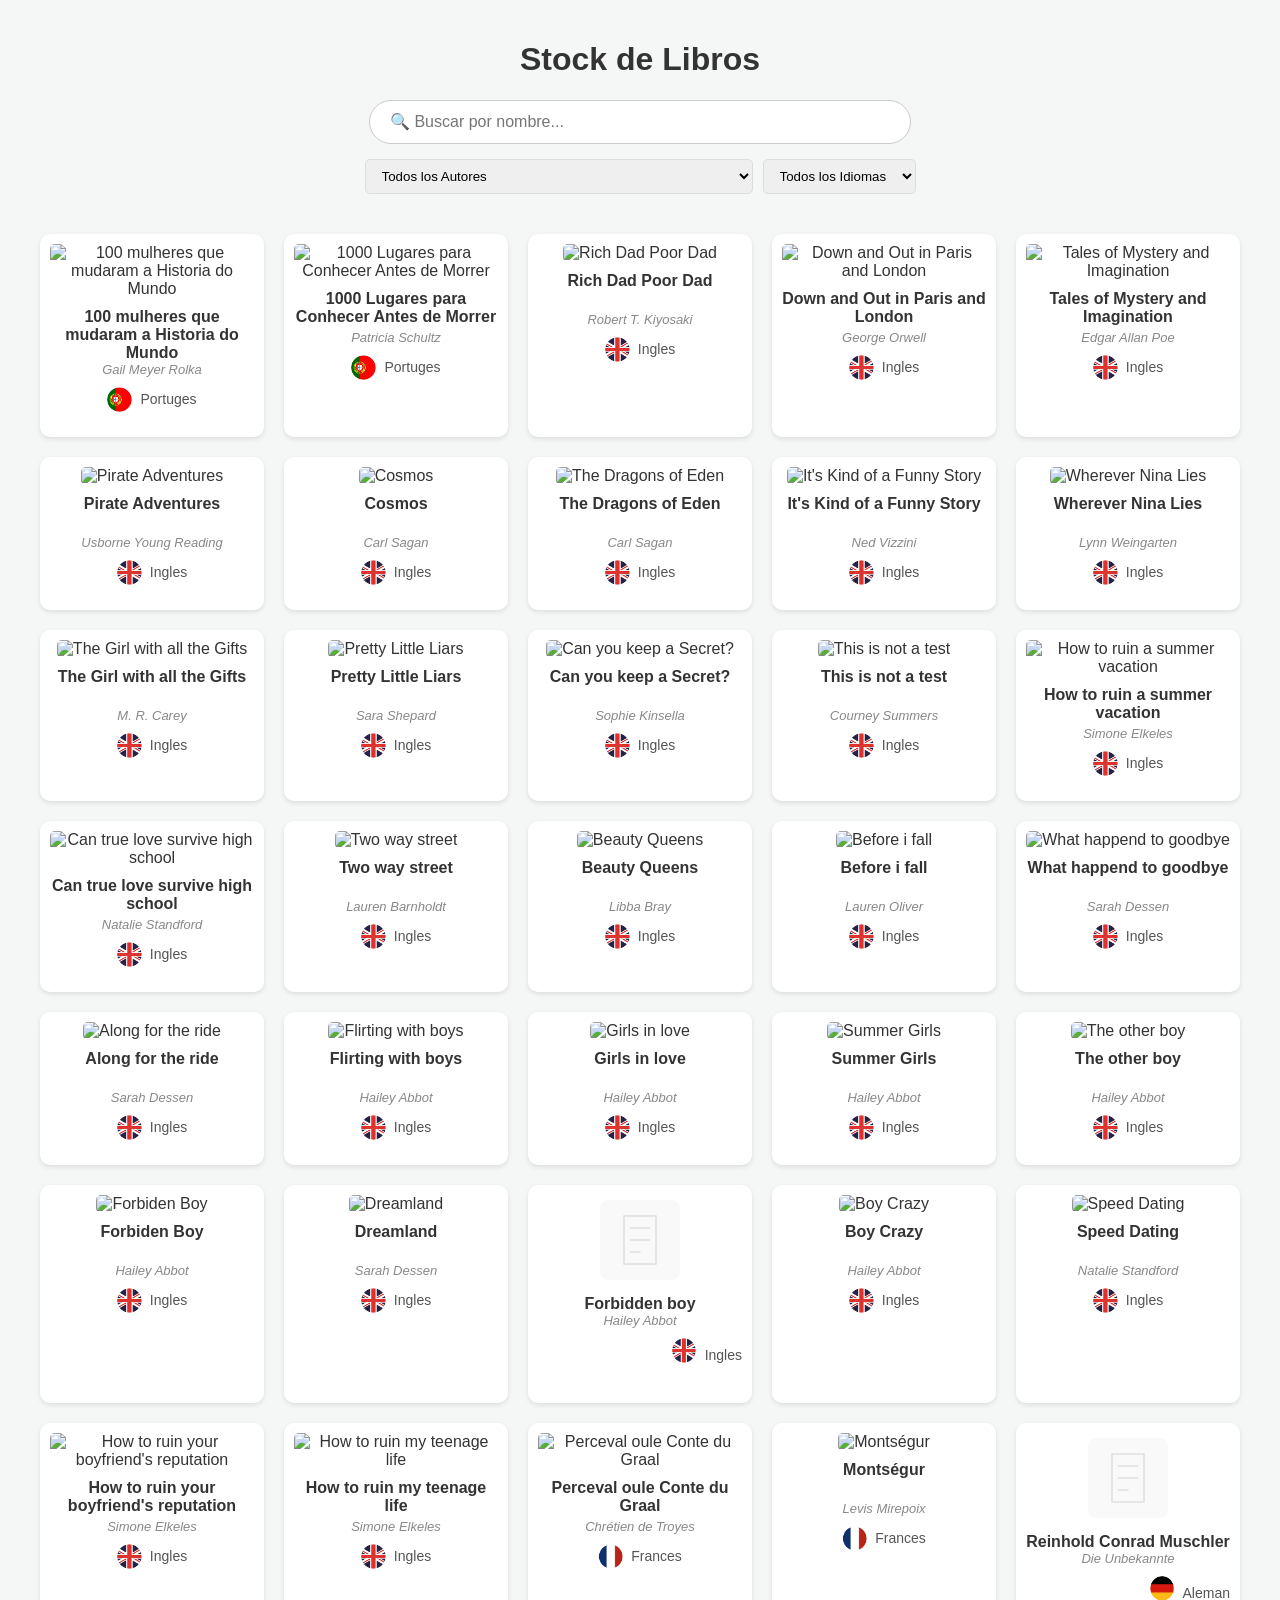
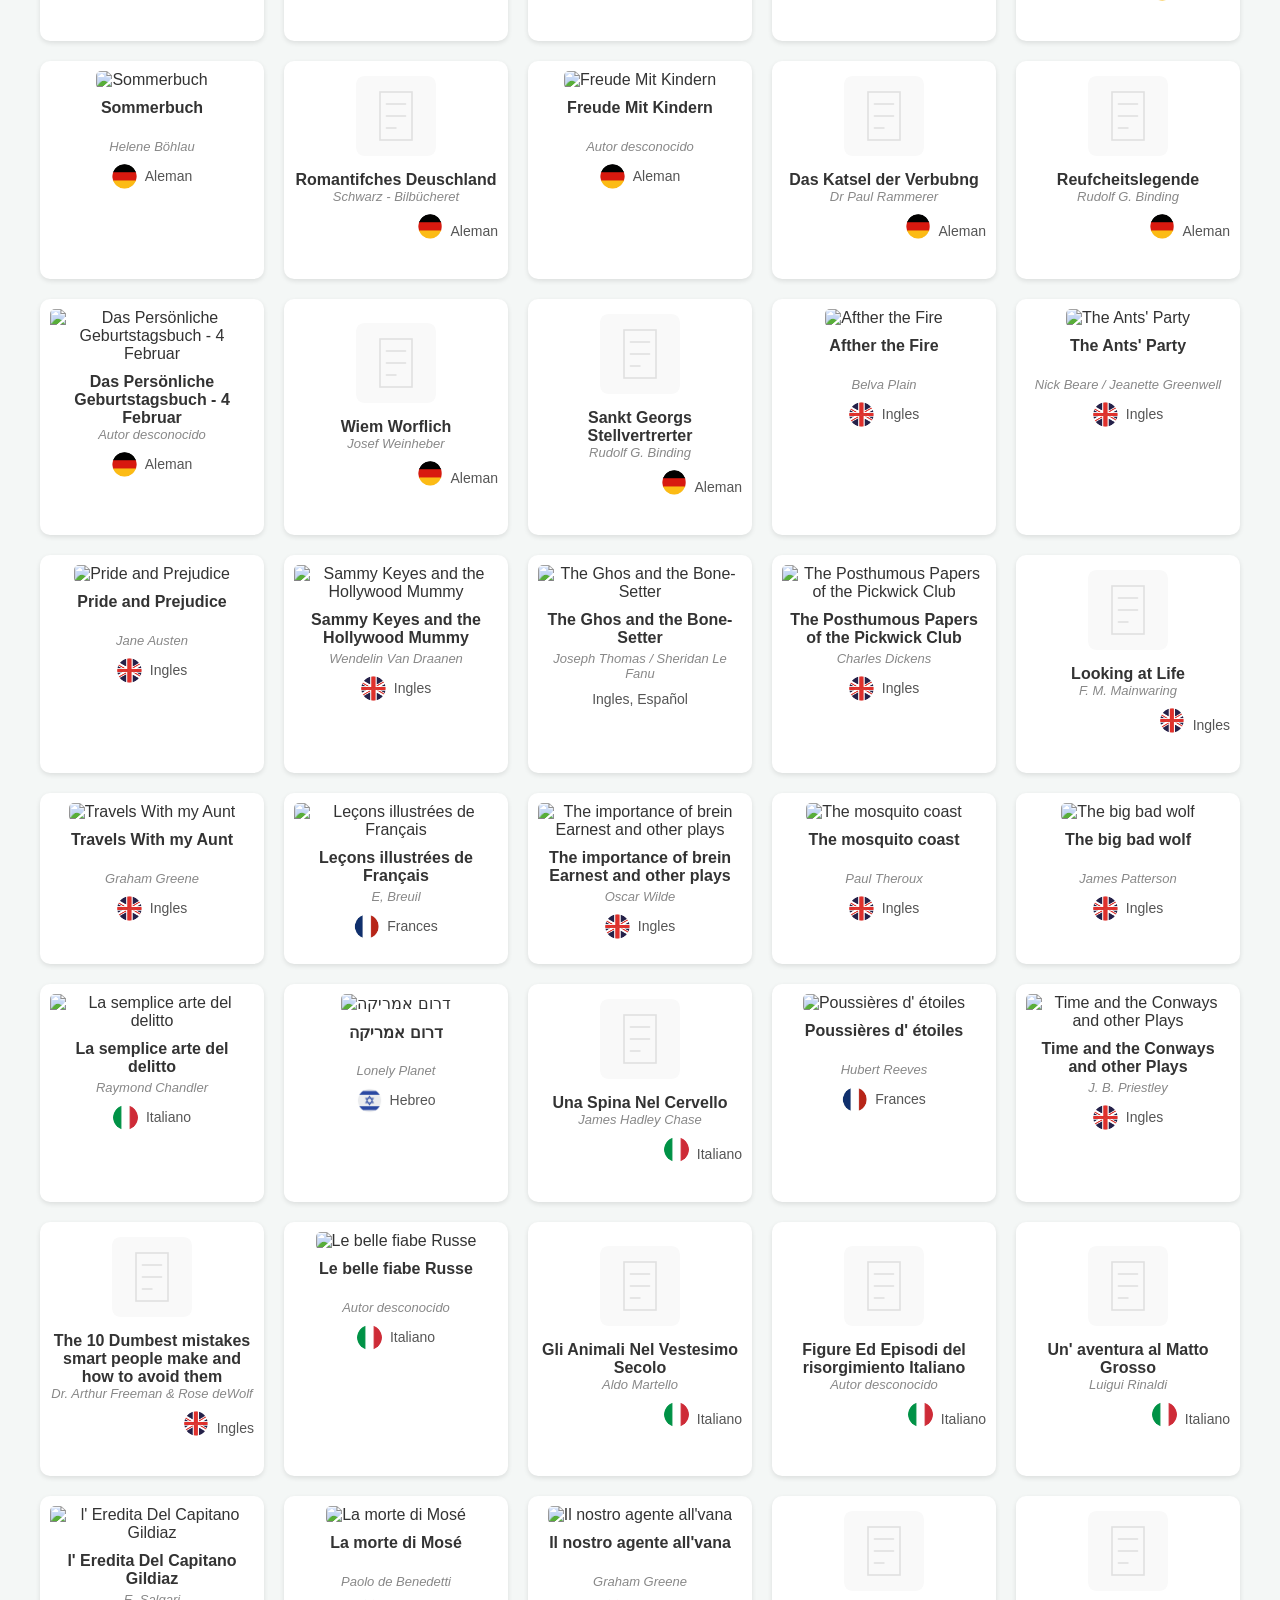
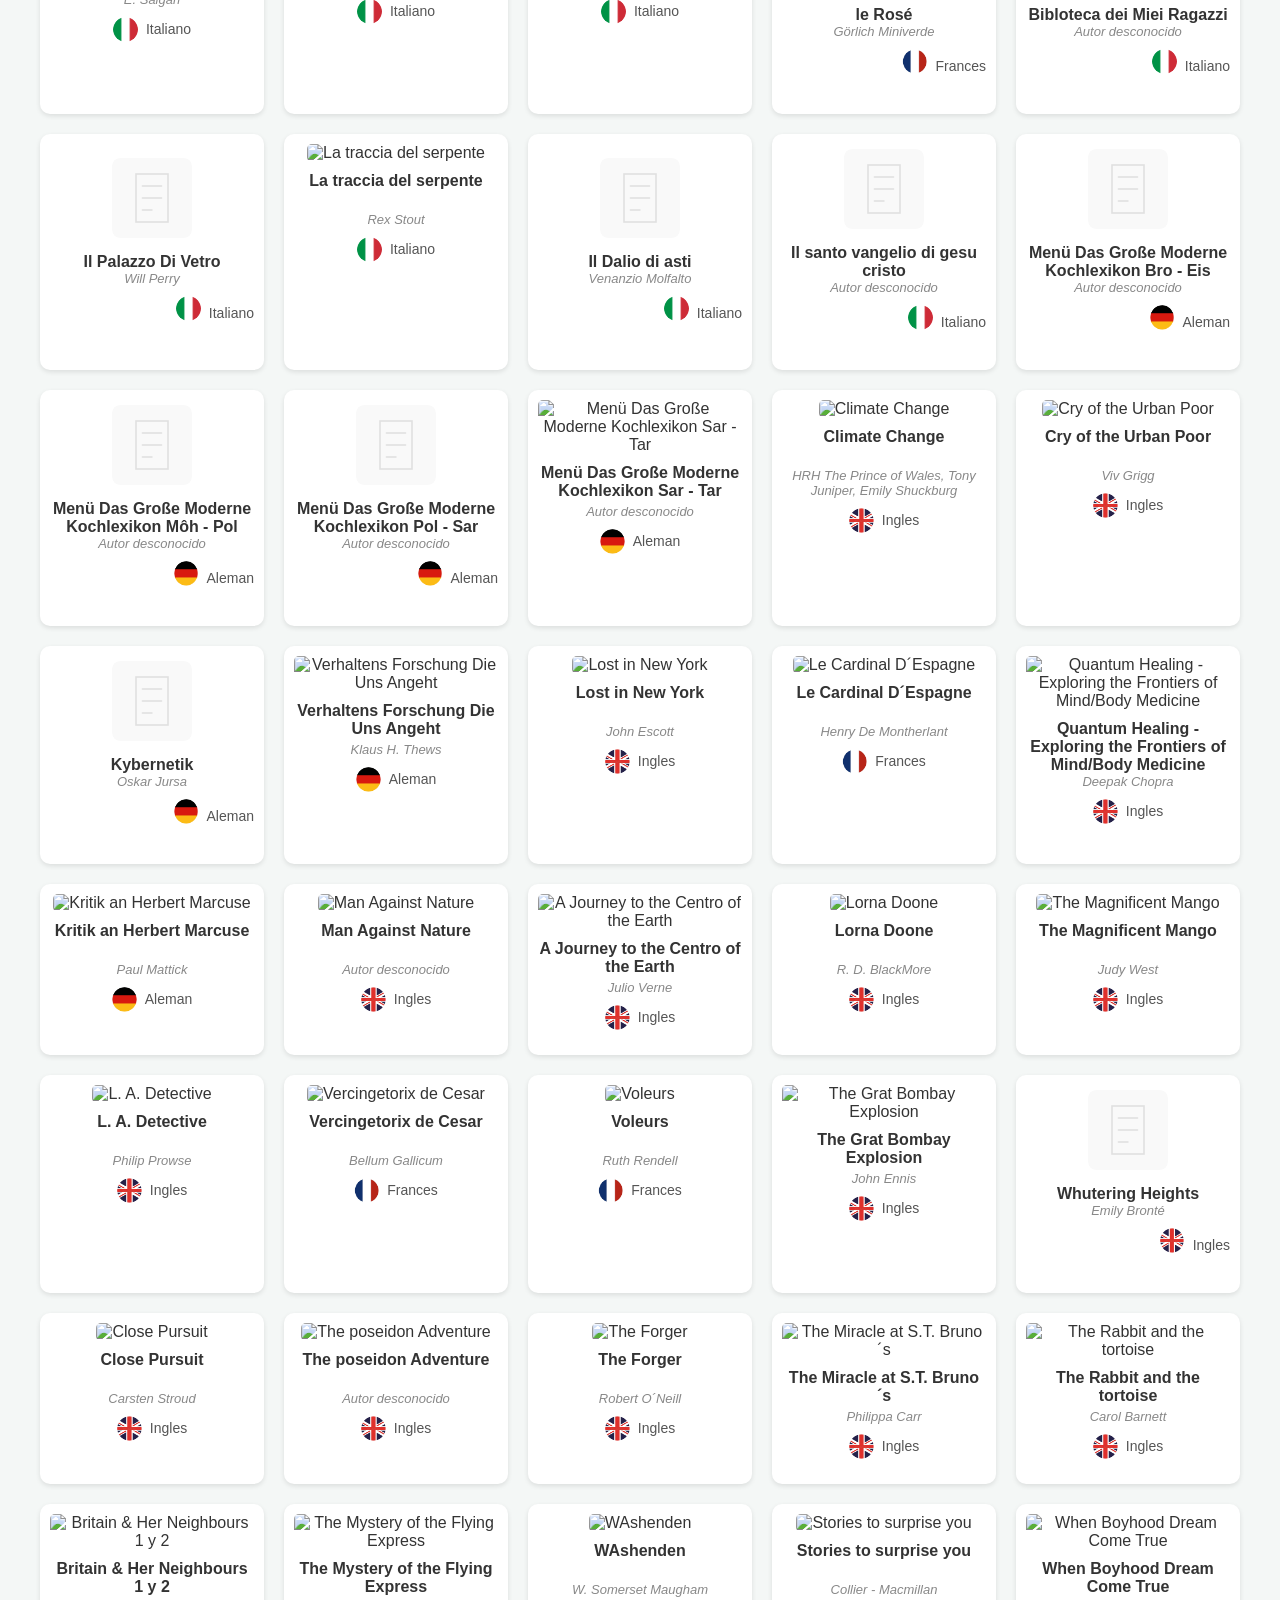
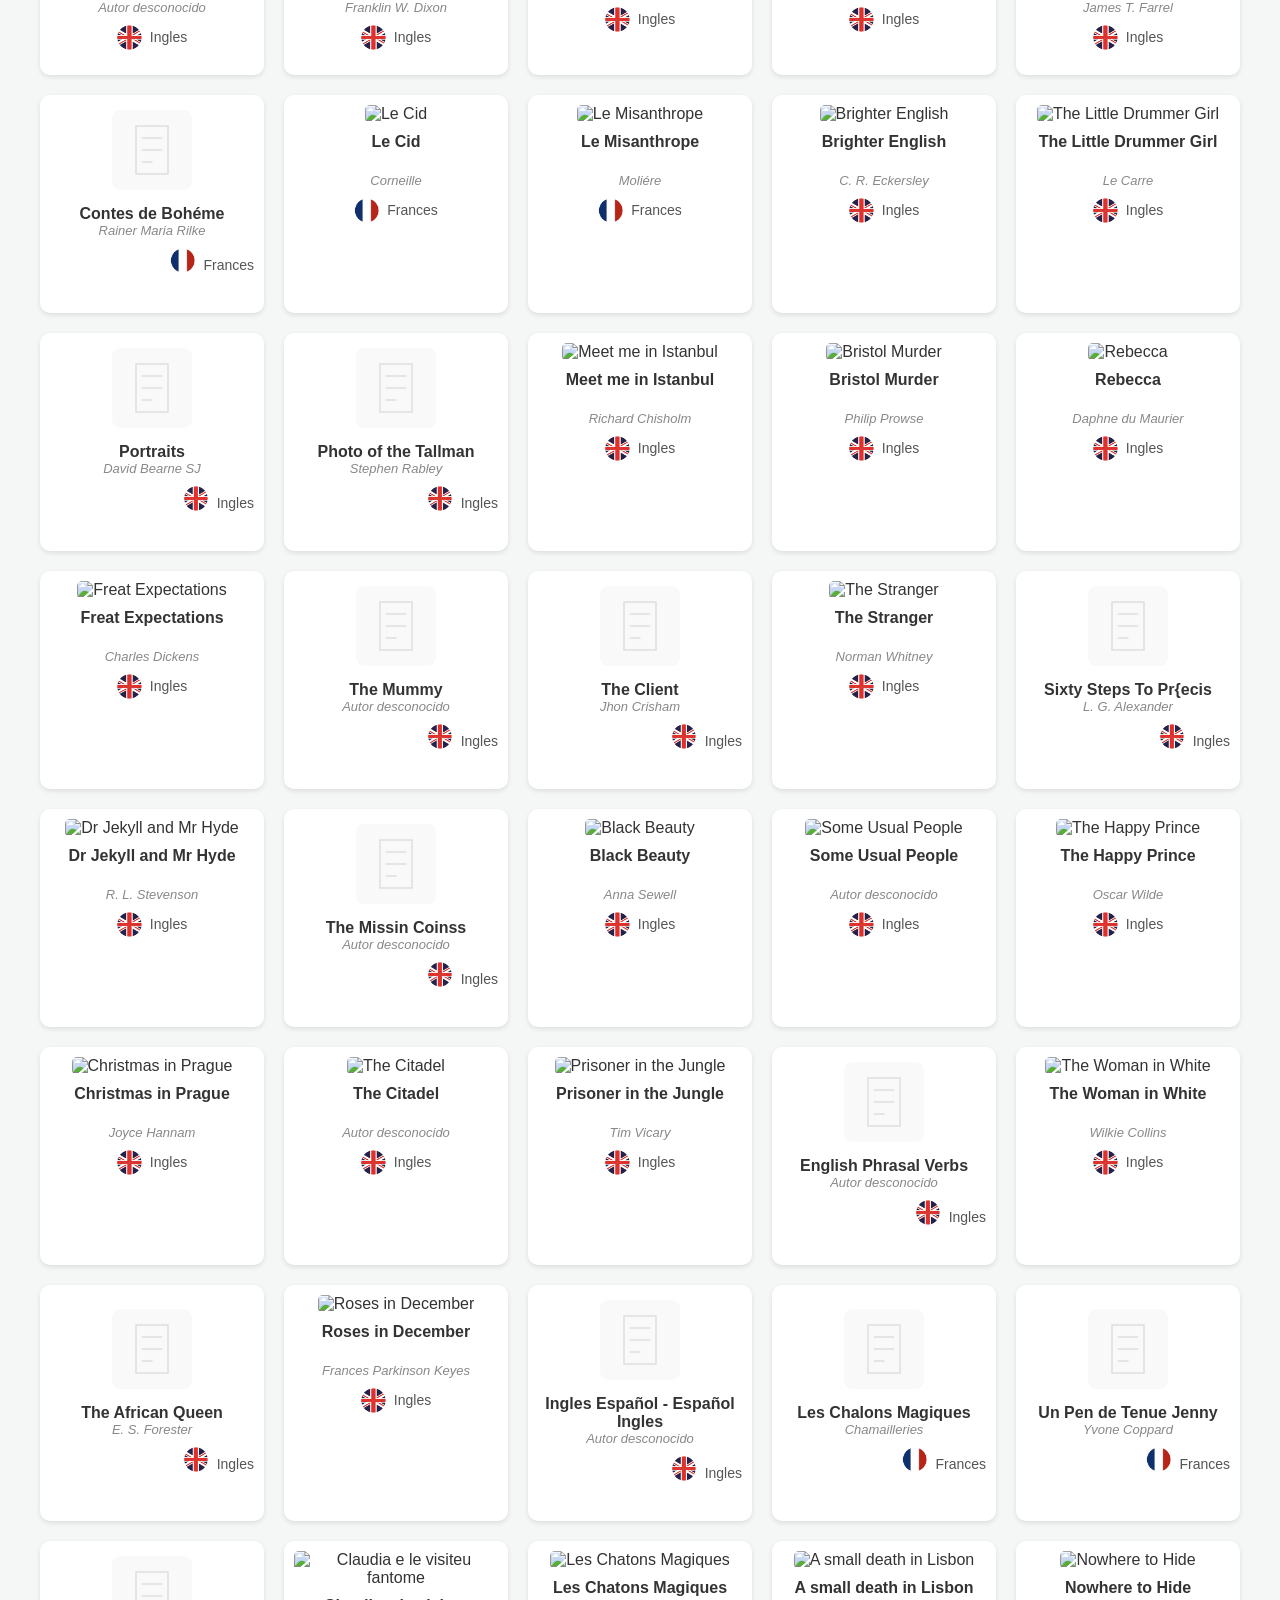
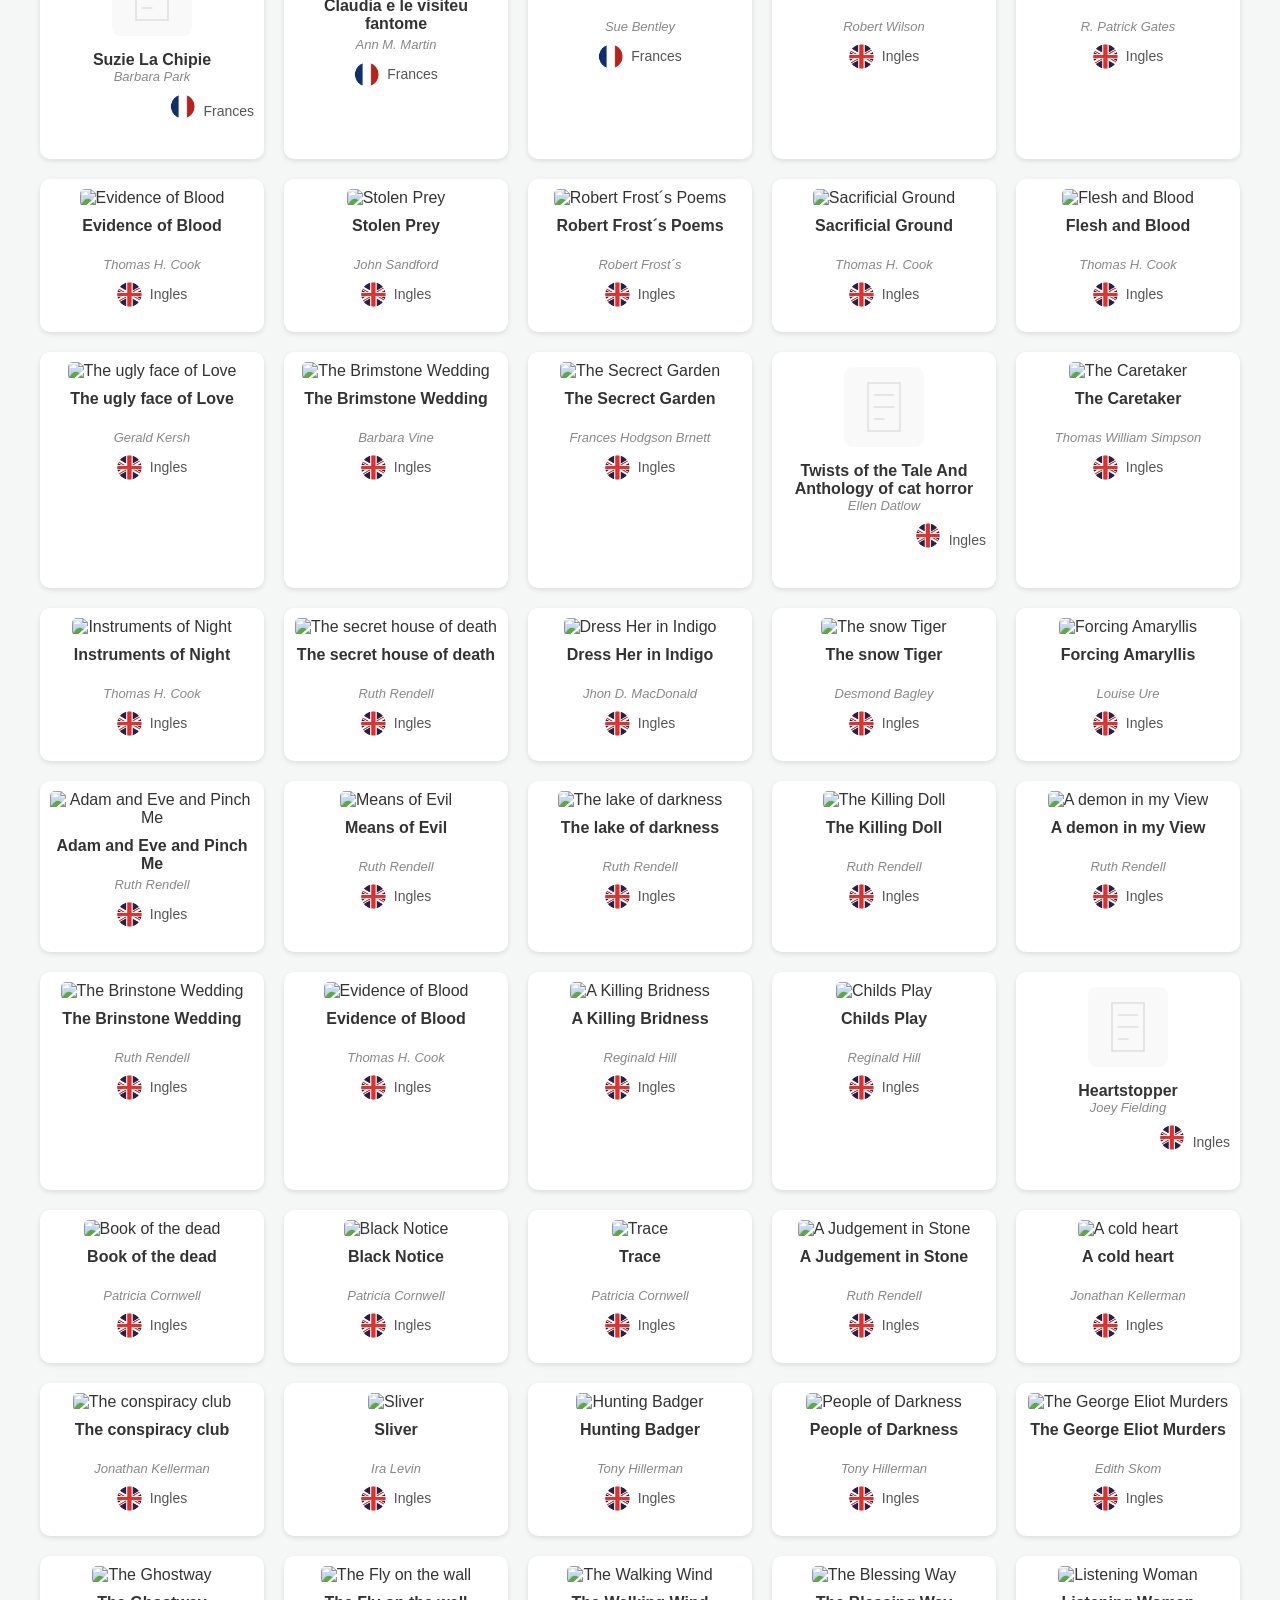
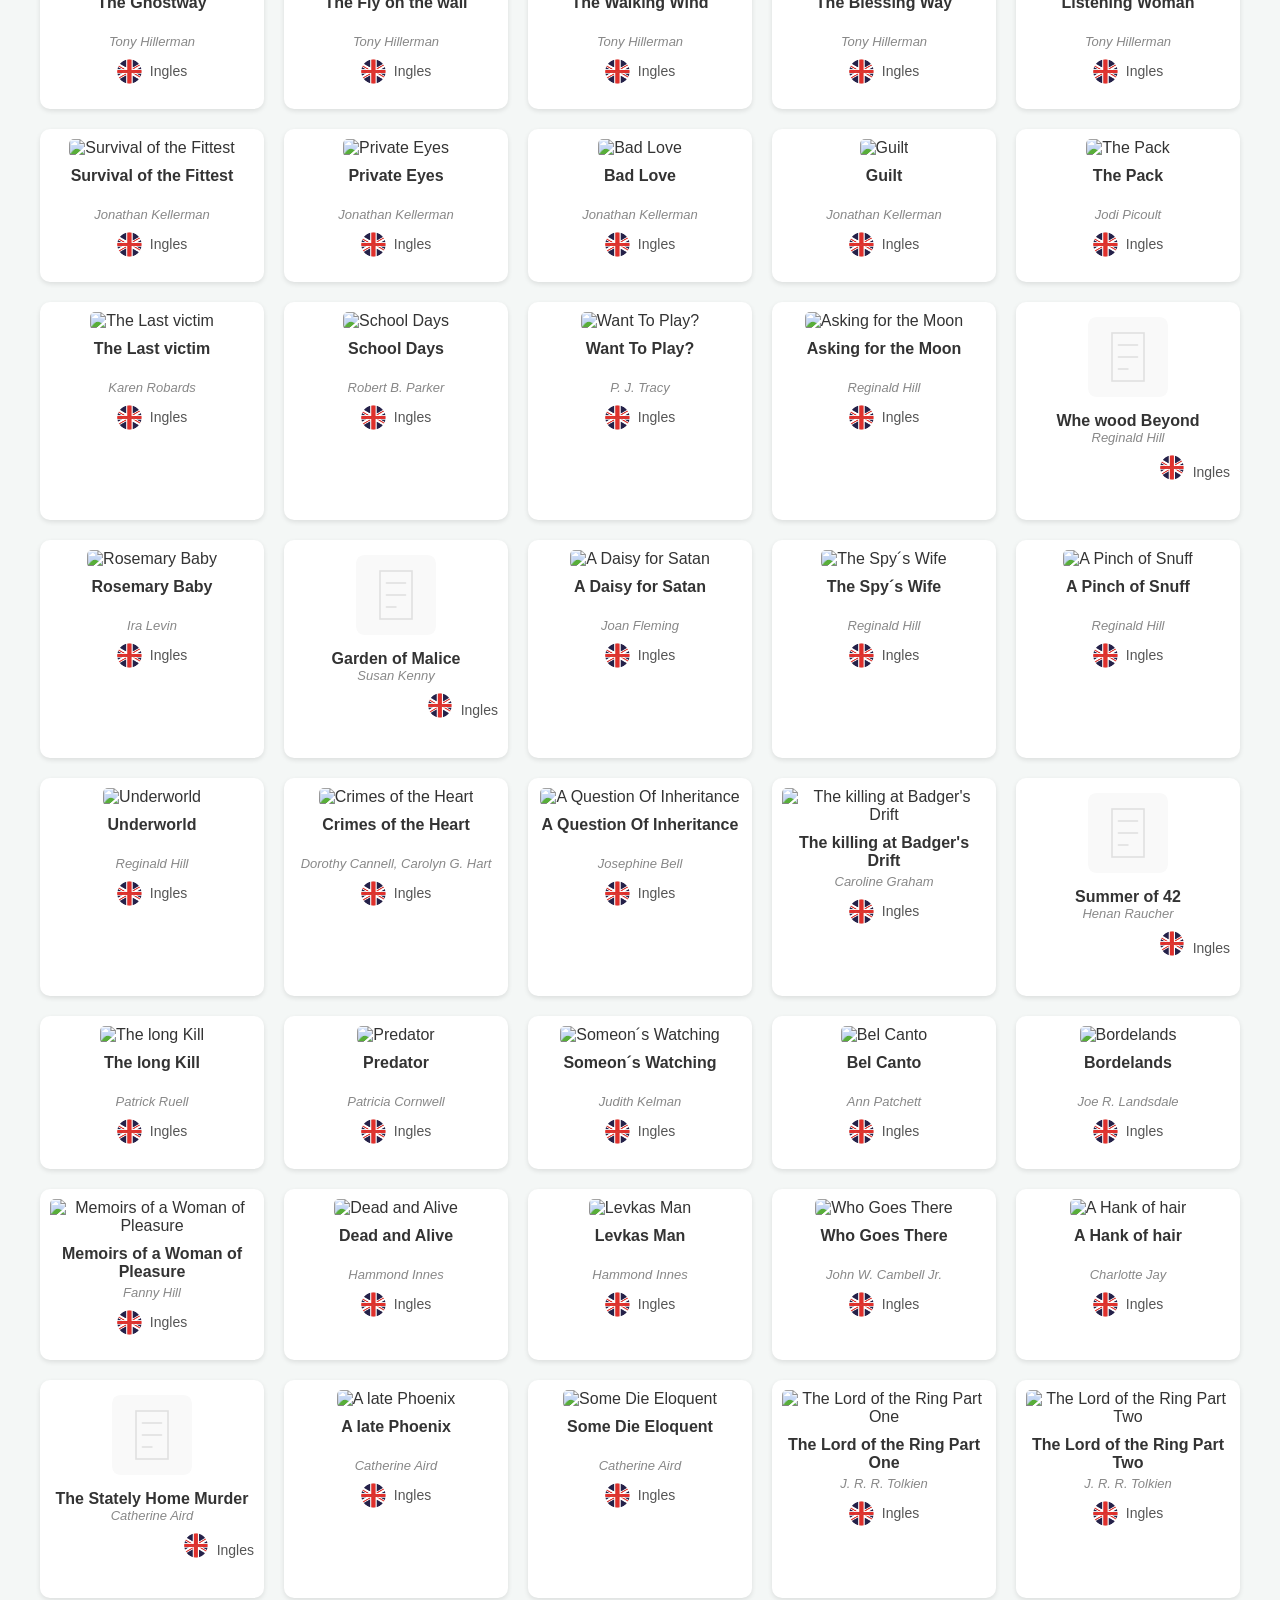
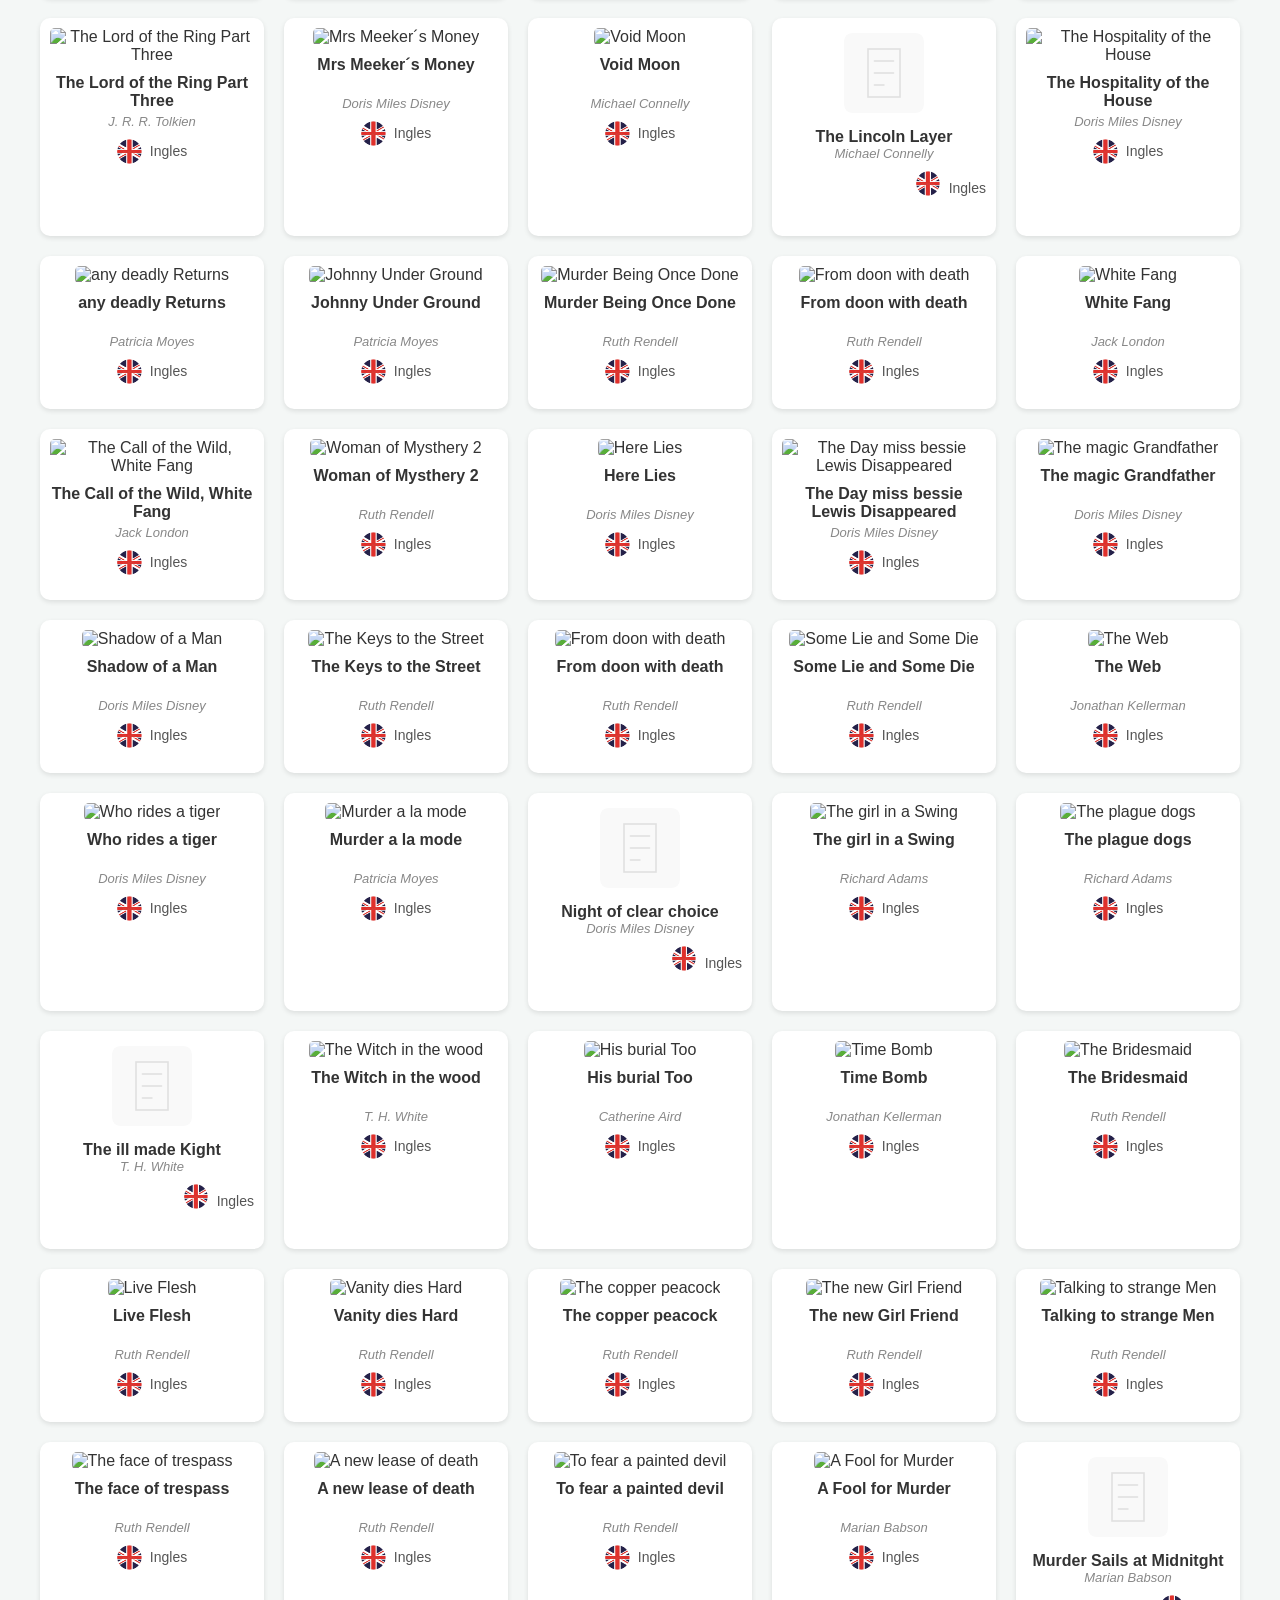
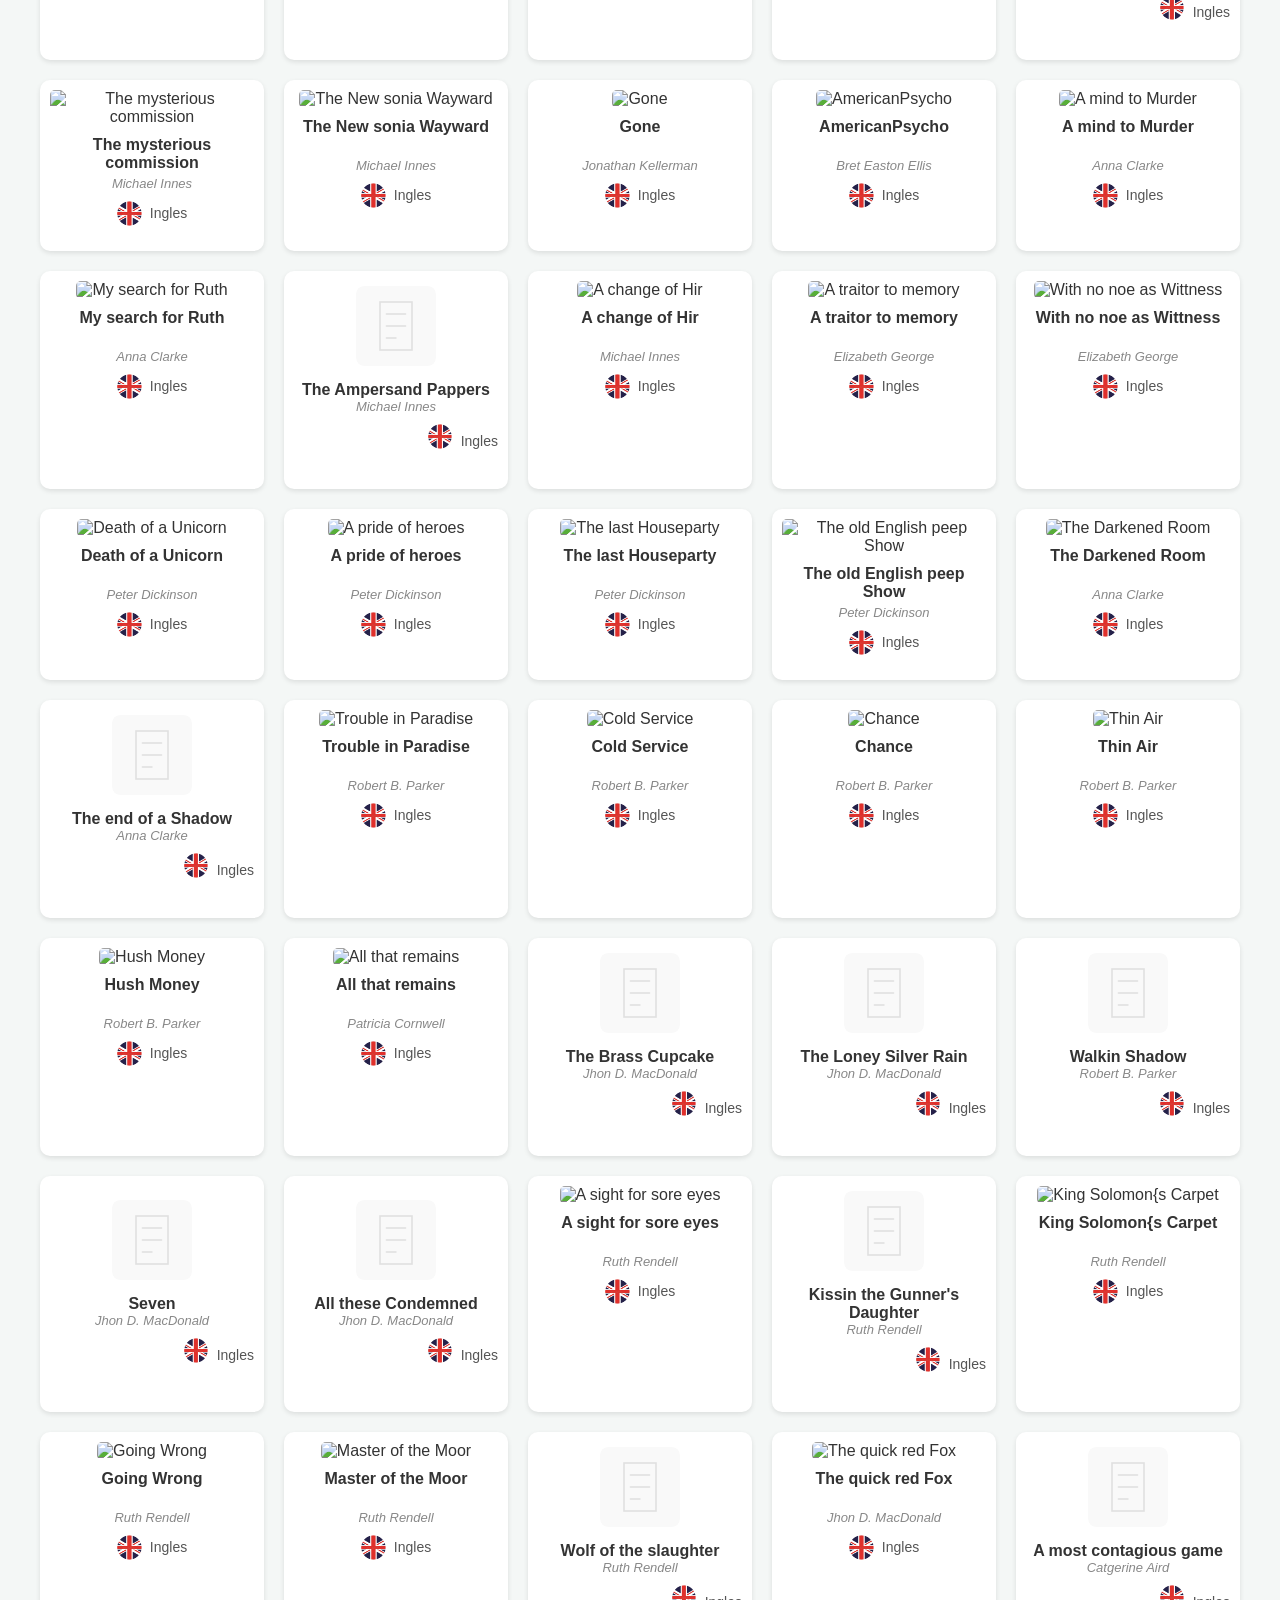
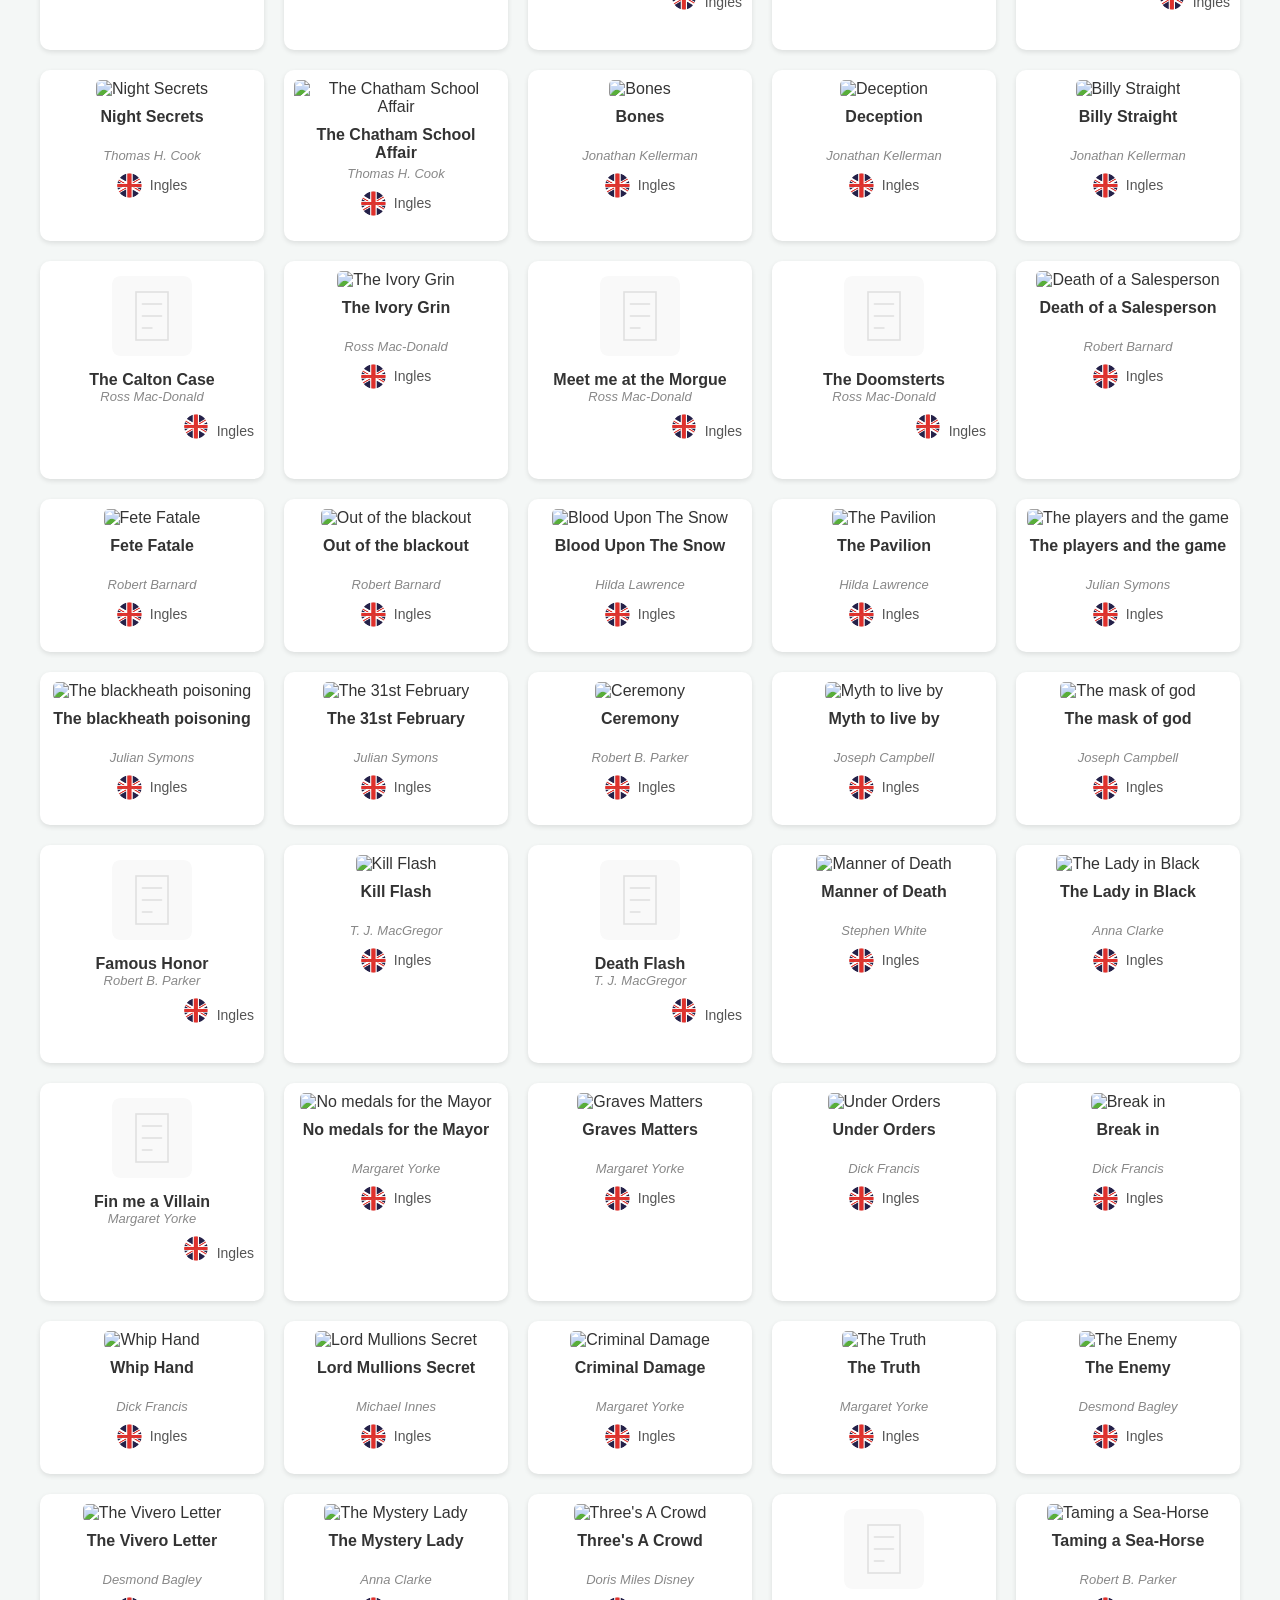
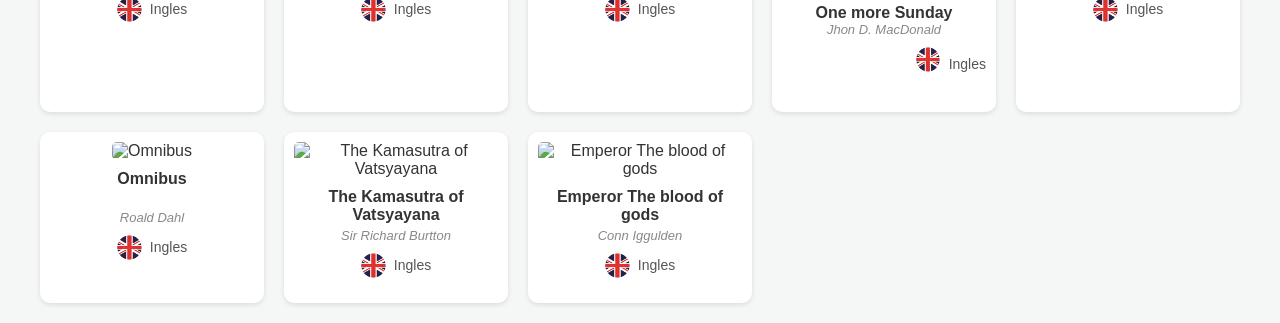
==== index.html @ a841c6aa "Add files via upload" ====
<!DOCTYPE html>
<html lang="es">
<head>
    <meta charset="UTF-8">
    <meta name="viewport" content="width=device-width, initial-scale=1.0">
    <title>Stock de Libros - Daumian</title>
    
    <link rel="stylesheet" href="style.css">
</head>
<body>

<div class="container">
    <div class="header">
        <h1>Stock de Libros</h1>
        <input type="text" id="searchInput" class="search-bar" placeholder="🔍 Buscar por nombre...">
        <div class="filters">
            <select id="autorFilter"><option value="">Todos los Autores</option></select>
            <select id="idiomaFilter"><option value="">Todos los Idiomas</option></select>
        </div>
    </div>

    <div class="grid" id="bookGrid"></div>
</div>

<script src="app.js"></script>

</body>
</html>
---- style.css ----
body { 
    font-family: 'Segoe UI', Tahoma, Geneva, Verdana, sans-serif; 
    background-color: #f4f7f6; 
    color: #333;
    margin: 0; 
    padding: 20px; 
}

.container { 
    max-width: 1200px; 
    margin: 0 auto; 
}

/* --- Buscador y Filtros --- */
.header { 
    text-align: center; 
    margin-bottom: 40px; 
}

.search-bar { 
    width: 100%; 
    max-width: 500px; 
    padding: 12px 20px; 
    font-size: 16px; 
    border-radius: 25px; 
    border: 1px solid #ccc; 
    margin-bottom: 15px;
    outline: none;
}

.filters { 
    display: flex; 
    justify-content: center; 
    gap: 10px; 
    flex-wrap: wrap; 
}

select { 
    padding: 8px 12px; 
    border-radius: 5px; 
    border: 1px solid #ddd; 
    cursor: pointer; 
}

/* --- Cuadrícula --- */
.grid { 
    display: grid; 
    grid-template-columns: repeat(auto-fill, minmax(200px, 1fr)); 
    gap: 20px; 
}

/* --- Tarjeta de Libro --- */
.card { 
    background: white; 
    padding: 10px; 
    border-radius: 10px; 
    box-shadow: 0 2px 5px rgba(0,0,0,0.1); 
    text-align: center; 
    position: relative; 
    overflow: hidden; 
}

.card img { 
    width: 100%; 
    height: 280px; 
    object-fit: cover; 
    border-radius: 5px; 
    transition: filter 0.3s ease;
}

.card h3 { 
    font-size: 16px; 
    margin: 10px 0 5px; 
    min-height: 40px; 
}

/* Estilo del Autor */
.card .autor {
    font-size: 13px;
    color: #888;
    margin: -5px 0 10px 0;
    font-style: italic;
}

.flag { 
    font-size: 20px; 
}

/* --- BOTÓN WHATSAPP --- */
.btn-consultar {
    position: absolute;
    top: 40%; 
    left: 50%;
    transform: translate(-50%, -50%);
    background-color: #25D366; 
    color: white;
    padding: 10px 20px;
    border-radius: 20px;
    text-decoration: none;
    font-weight: bold;
    font-size: 14px;
    opacity: 0; 
    visibility: hidden;
    transition: all 0.3s ease;
    box-shadow: 0 4px 15px rgba(0,0,0,0.2);
    z-index: 10;
}

.card:hover img {
    filter: blur(2px) brightness(0.8); 
}

.card:hover .btn-consultar {
    opacity: 1; 
    visibility: visible;
    top: 45%; 
}

.btn-consultar:hover {
    background-color: #128C7E; 
    transform: translate(-50%, -50%) scale(1.1);
}

/* --- Mensaje sin resultados --- */
.no-results { 
    grid-column: 1 / -1; 
    padding: 50px; 
    color: #888; 
    text-align: center; 
}

/* --- Diseño compacto para libros sin portada --- */
.card.no-photo {
    padding: 15px 10px;
    display: flex;
    flex-direction: column;
    justify-content: center;
}

.card.no-photo img {
    width: 80px; /* Imagen mucho más pequeña */
    height: 80px; 
    margin: 0 auto 10px auto; /* Centrado */
    border-radius: 8px;
    object-fit: contain; /* Para que el icono no se deforme */
    box-shadow: none;
}

/* Opcional: Centrar mejor el título cuando no hay foto grande */
.card.no-photo h3 {
    min-height: auto;
    margin-top: 5px;
}
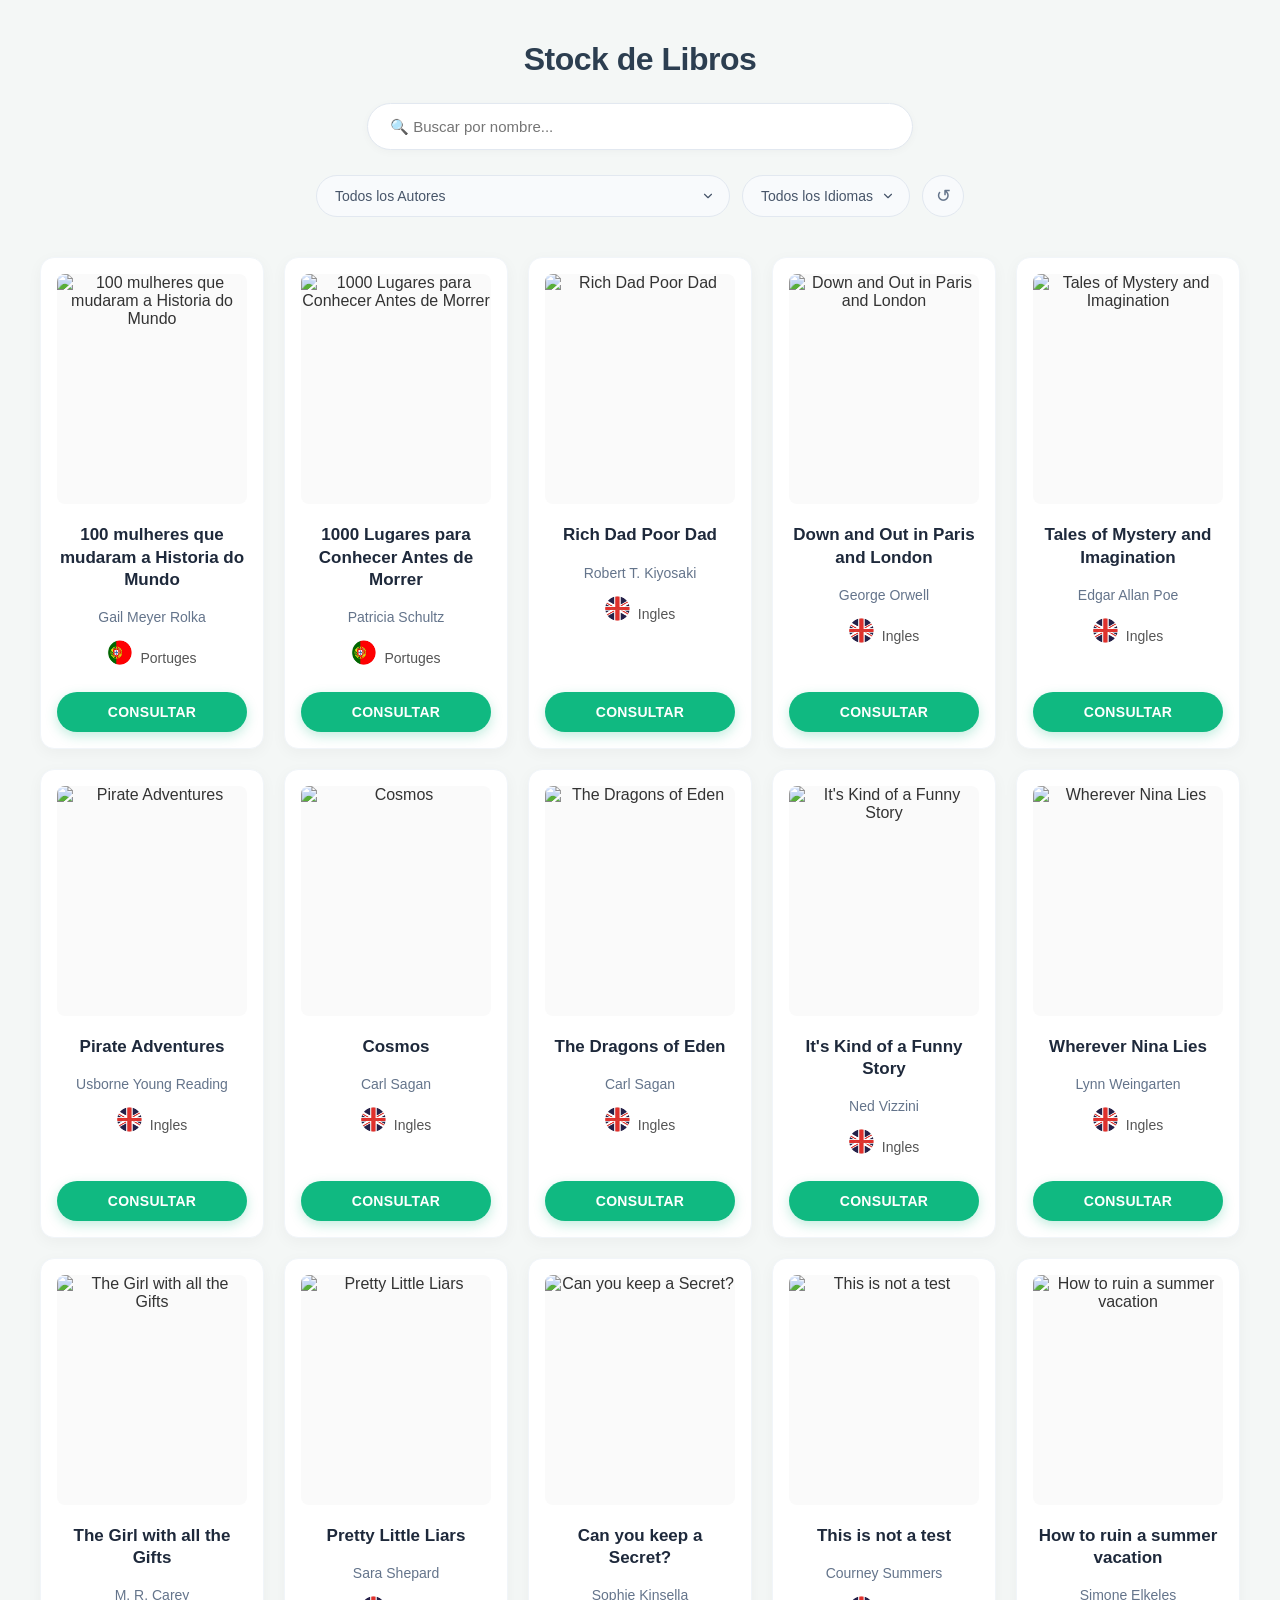
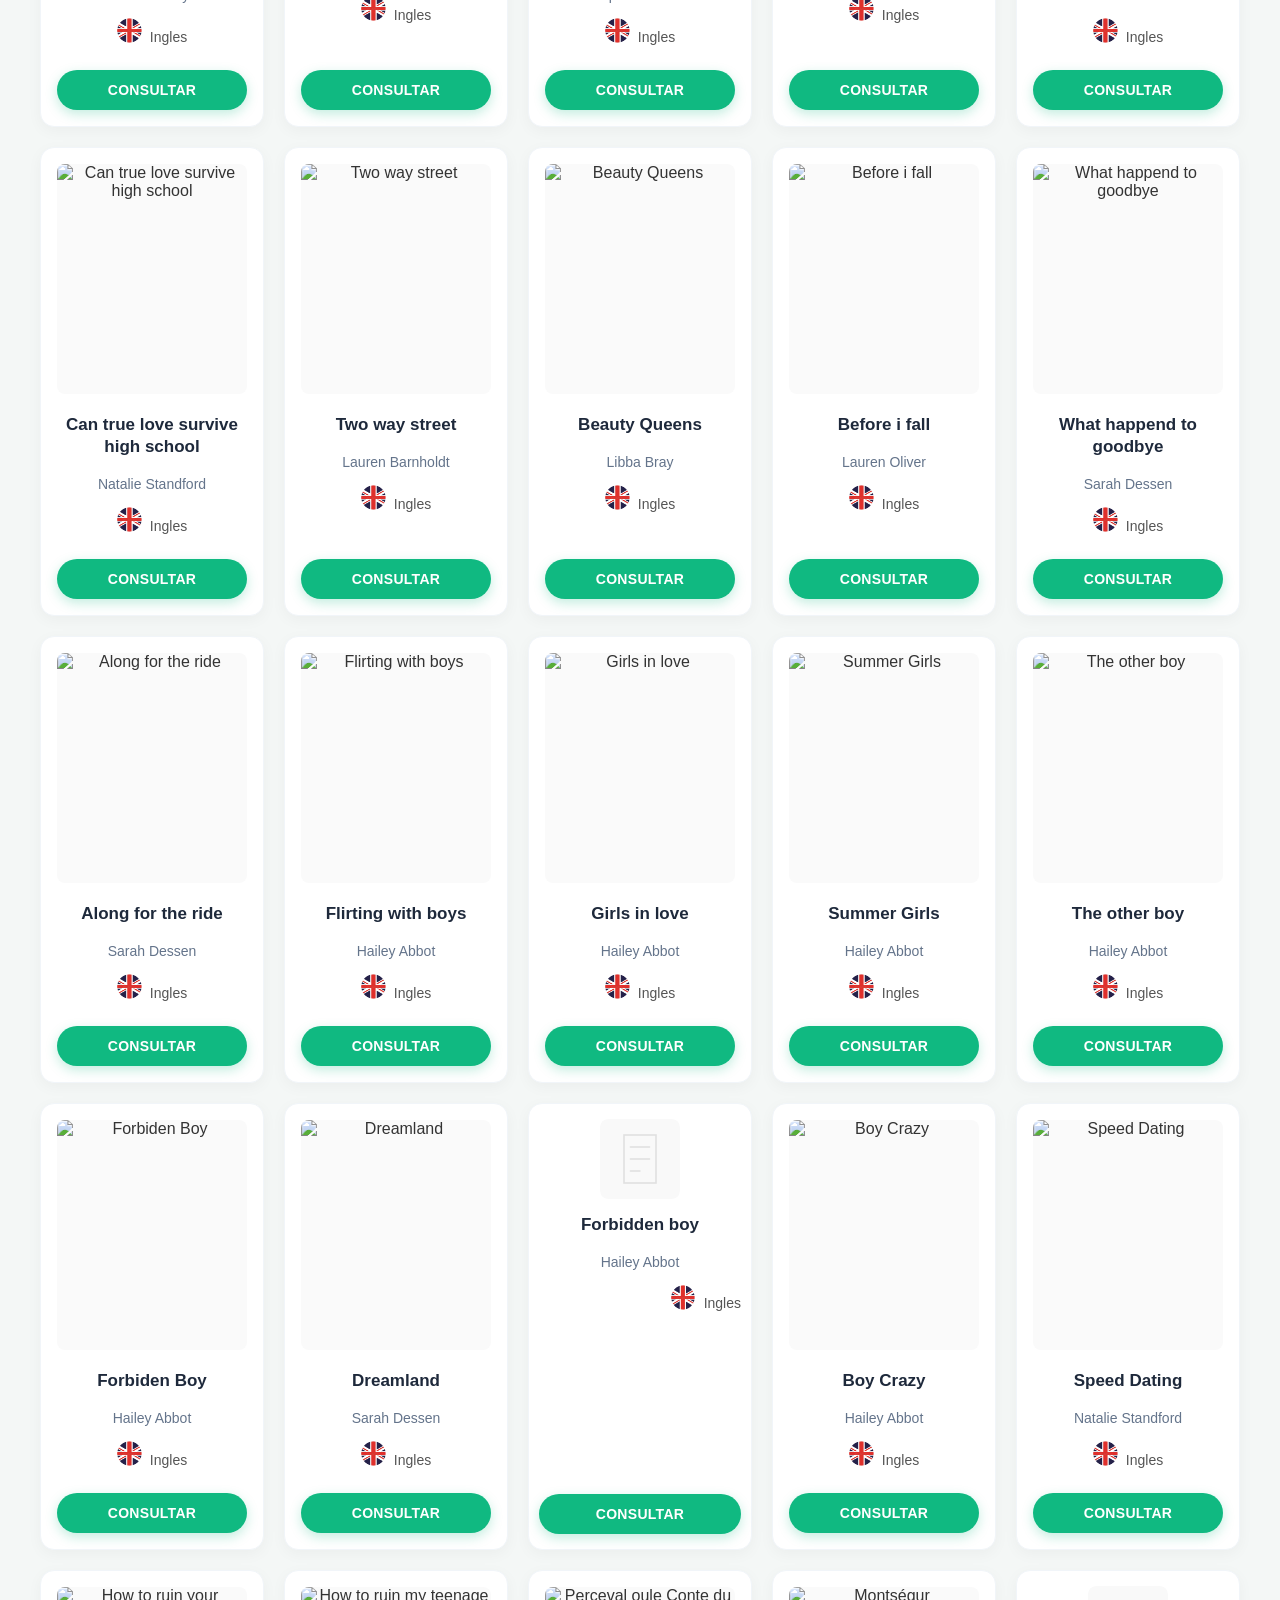
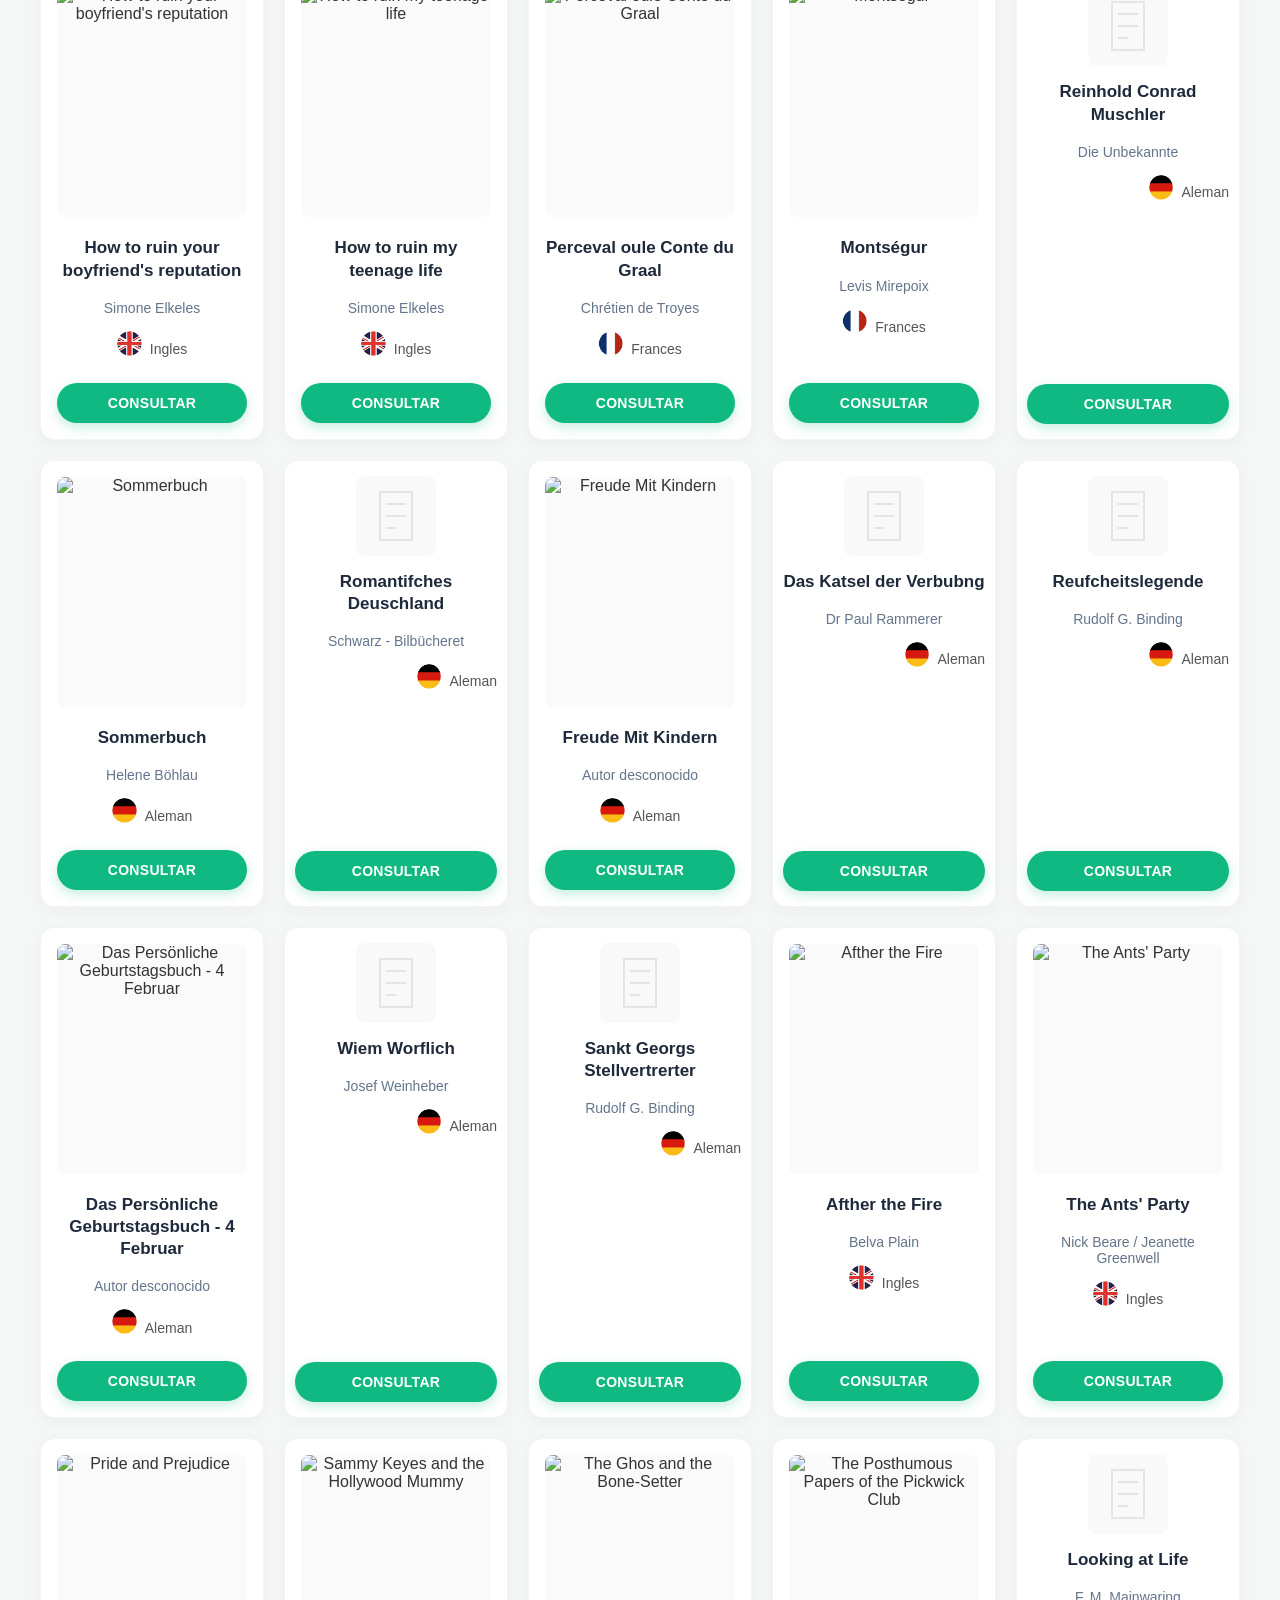
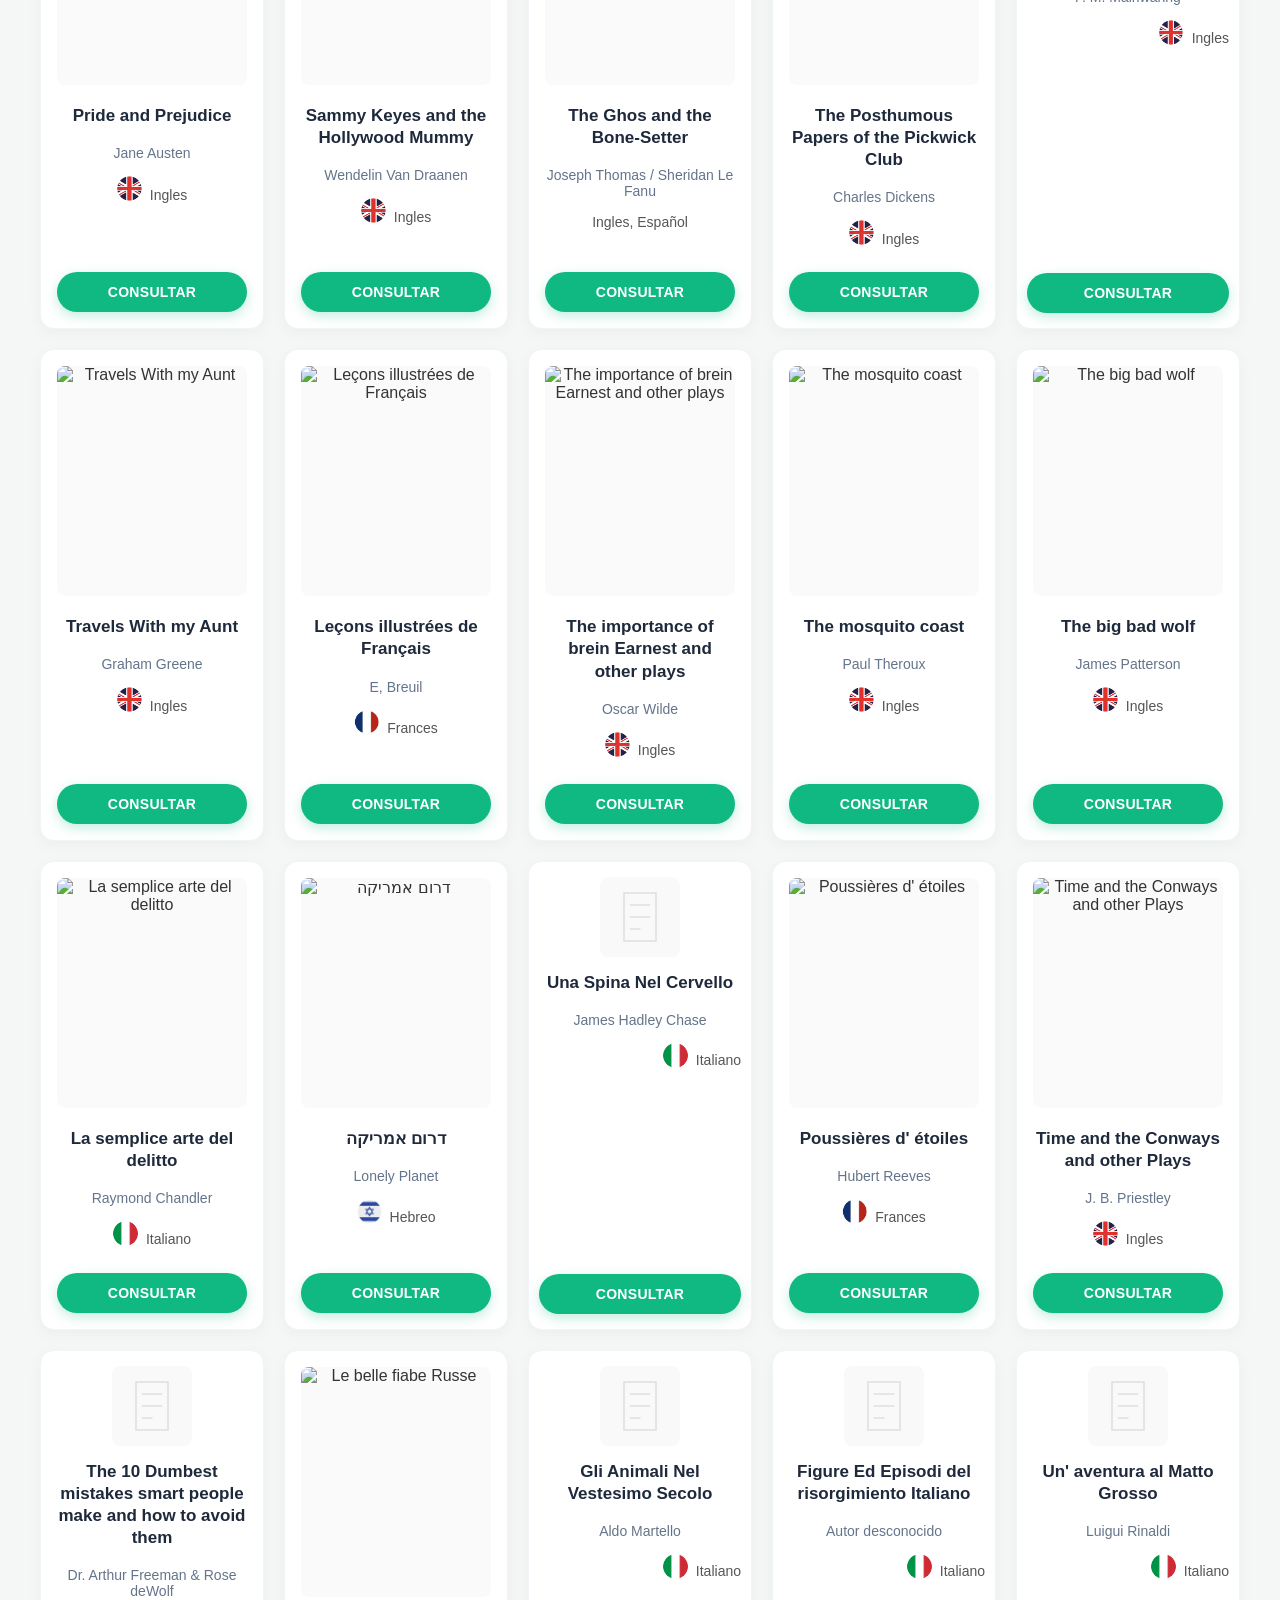
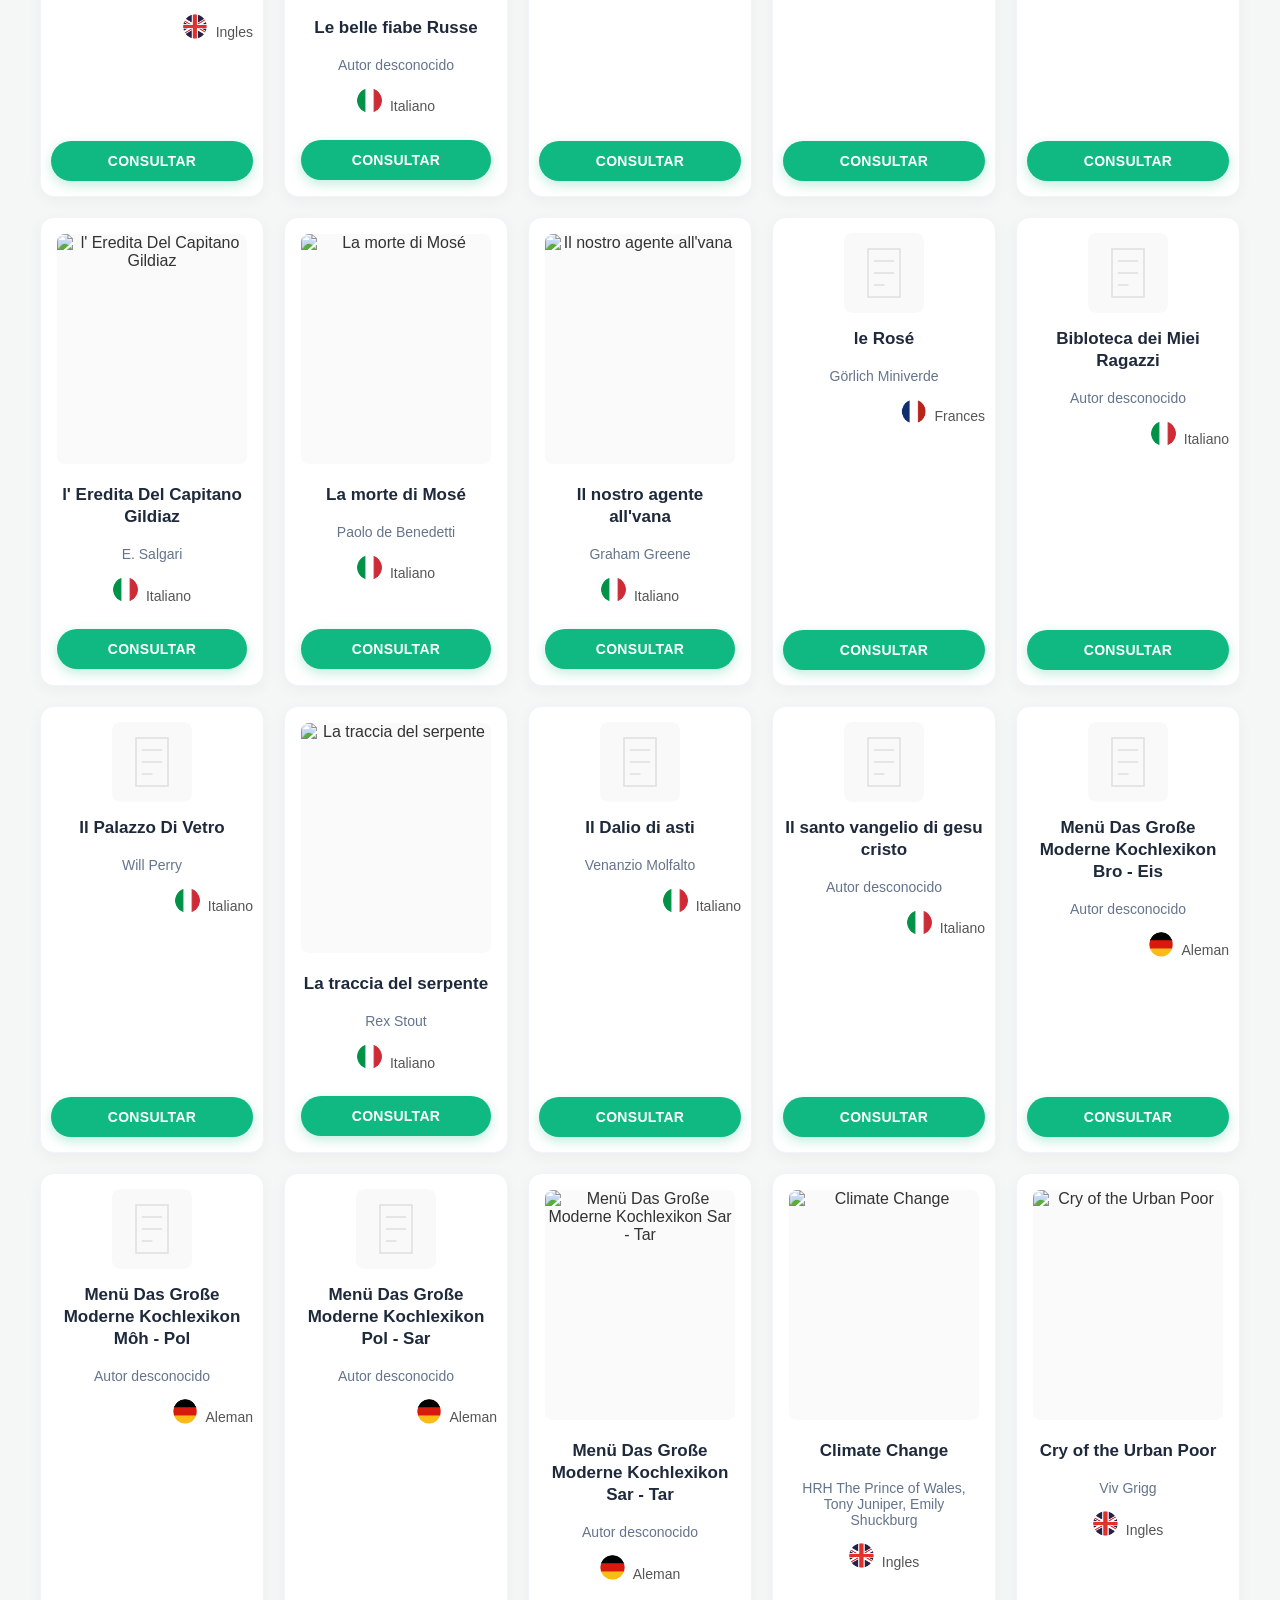
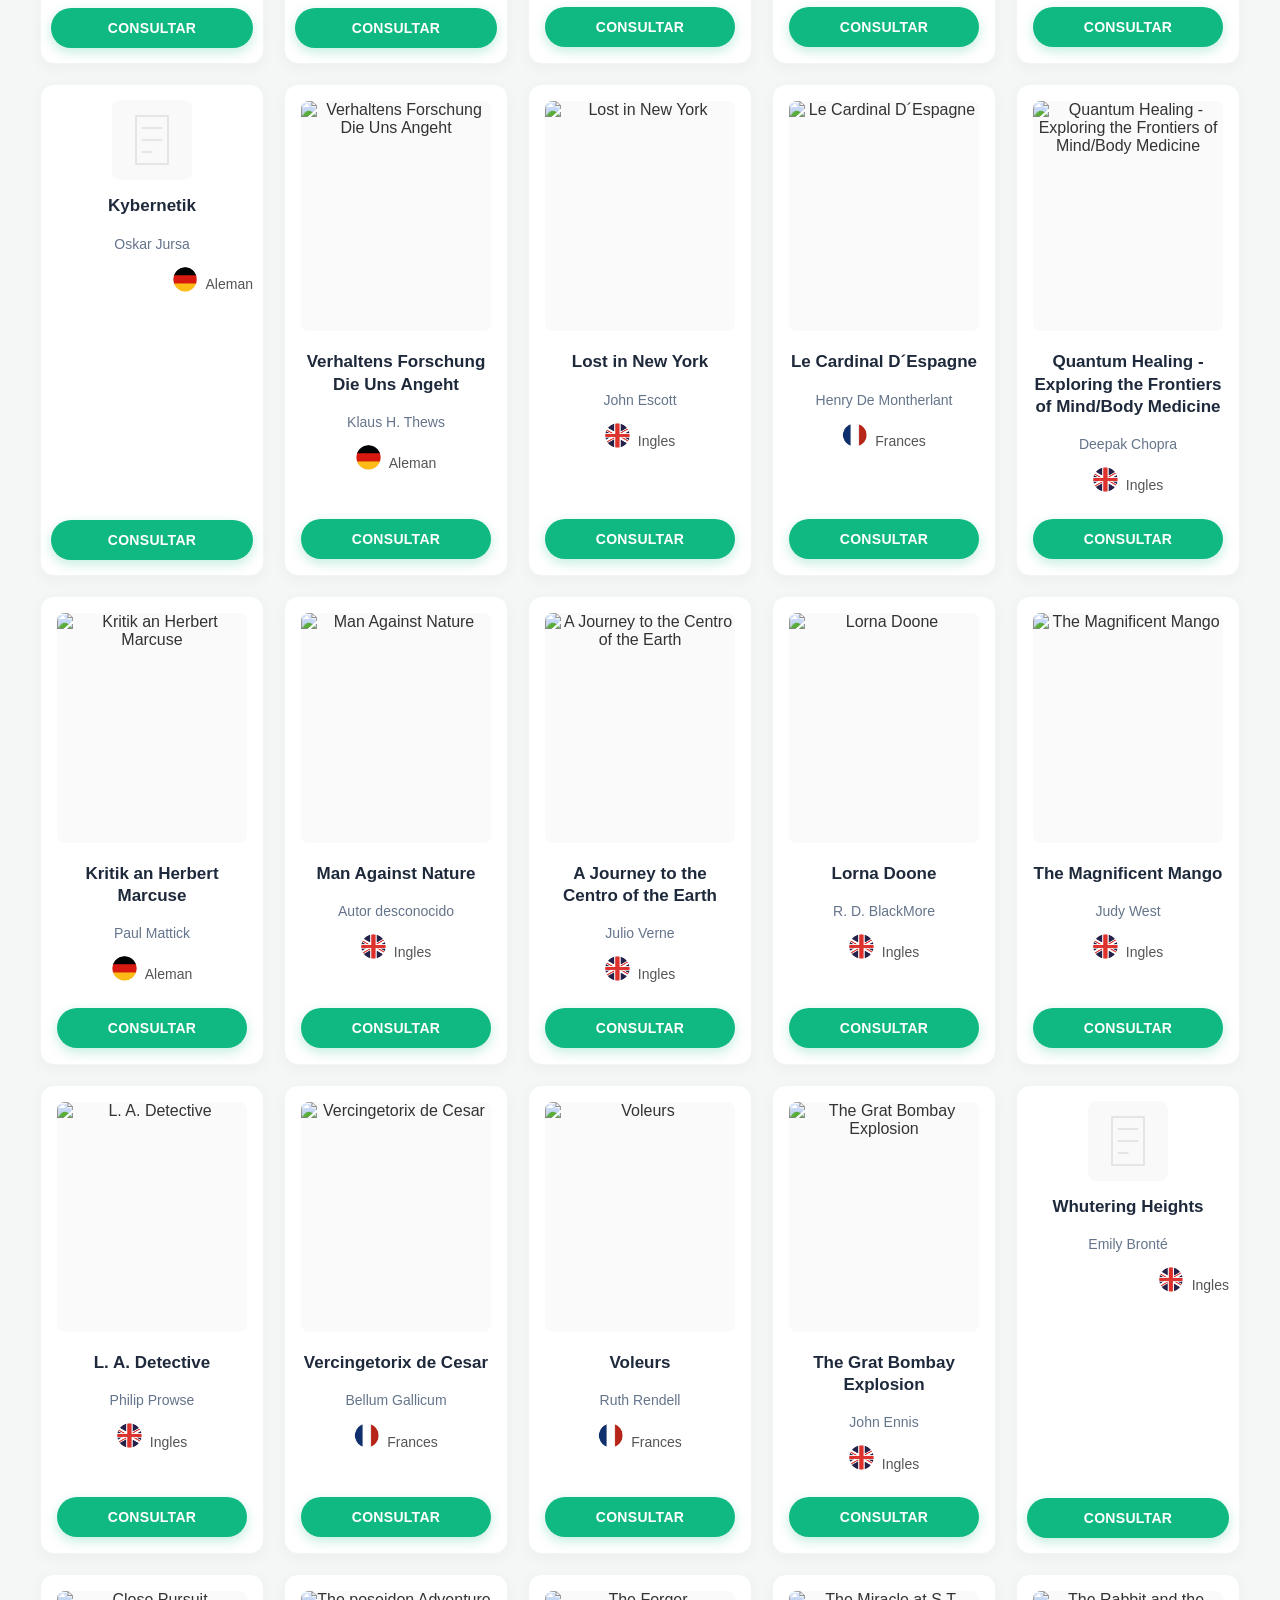
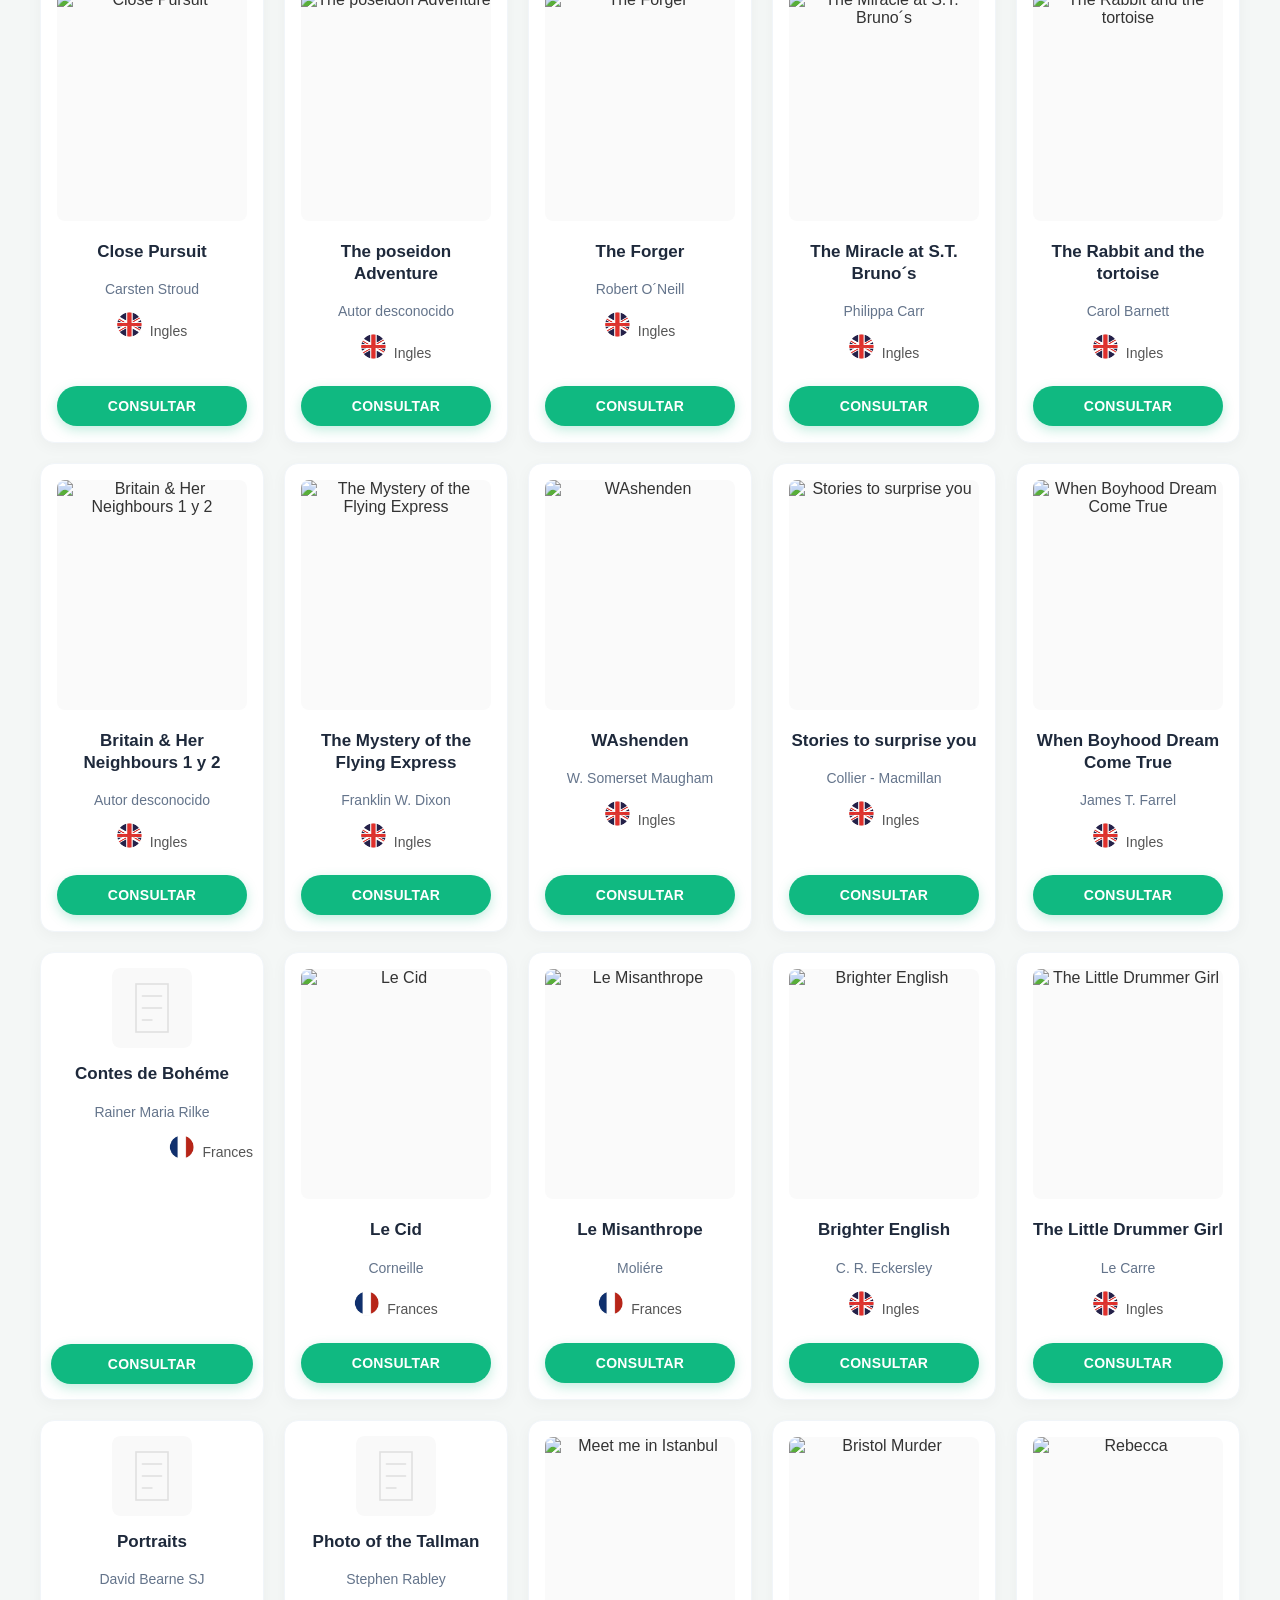
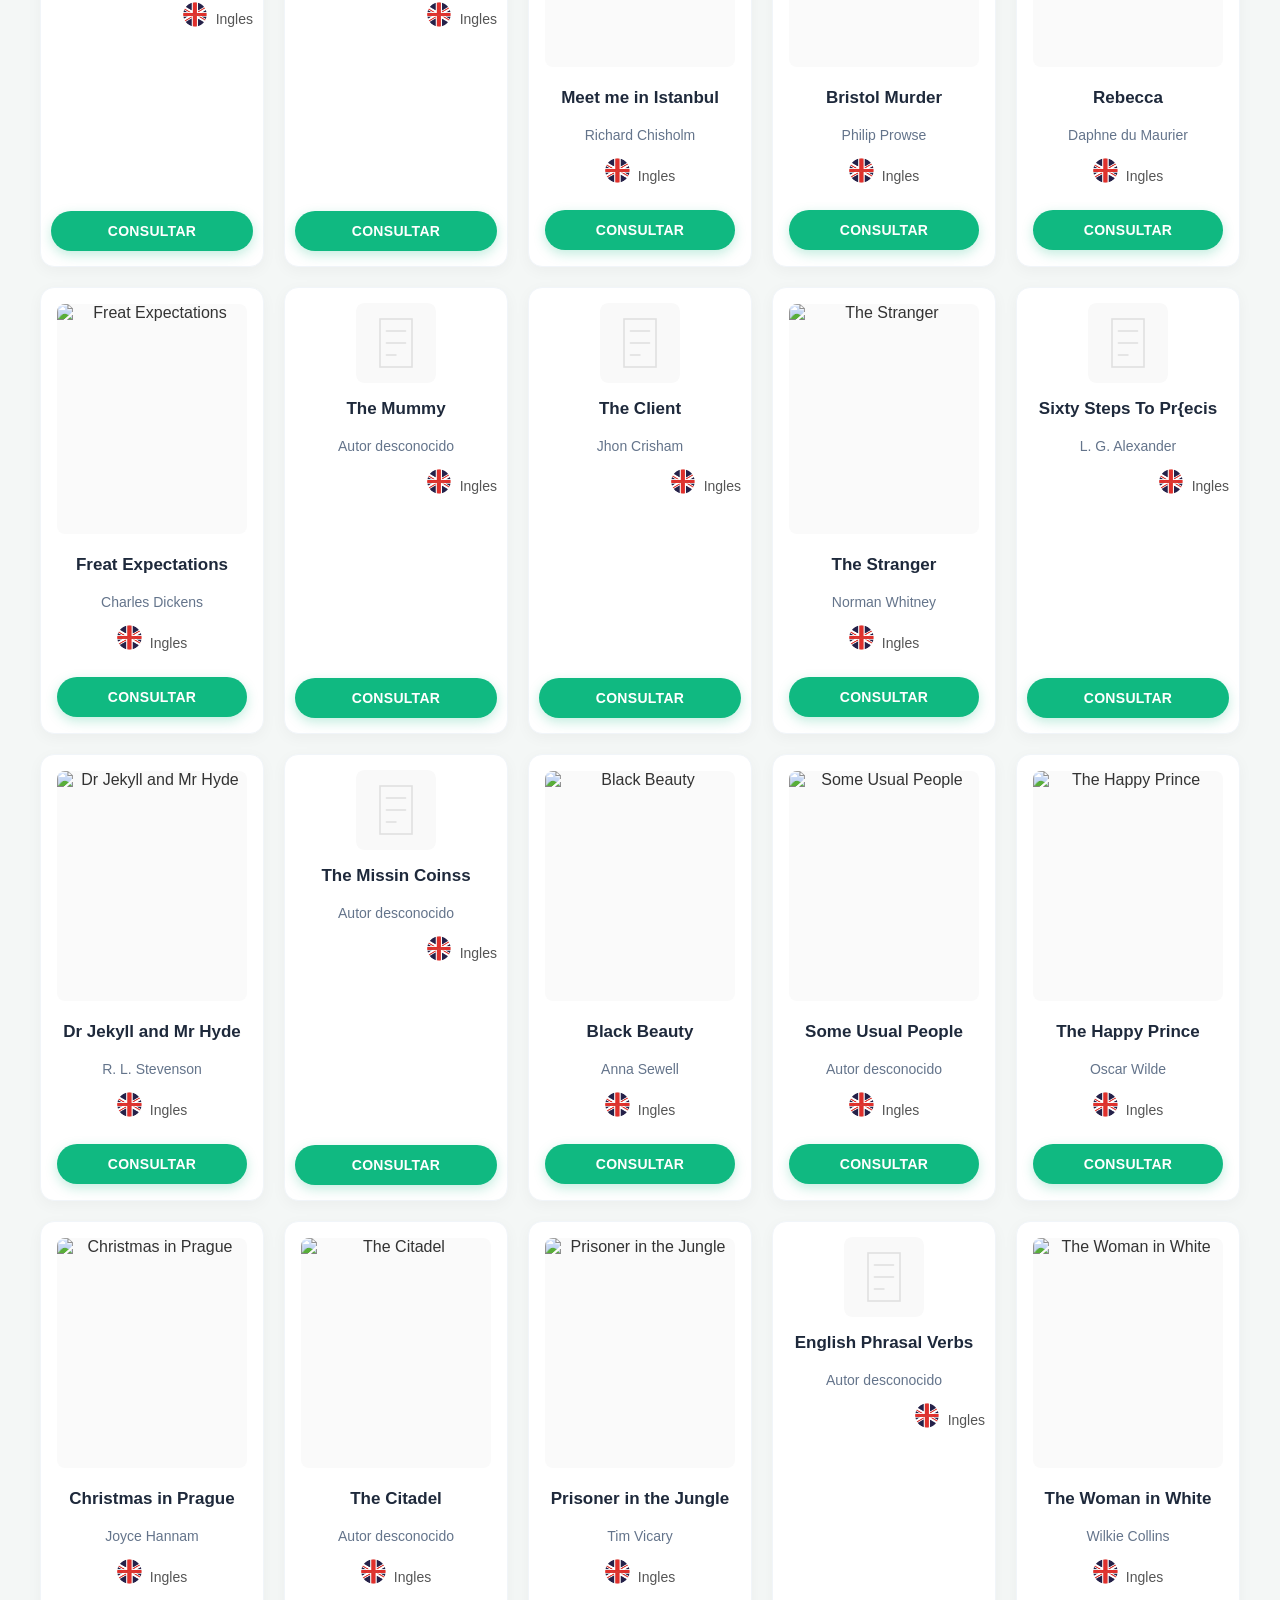
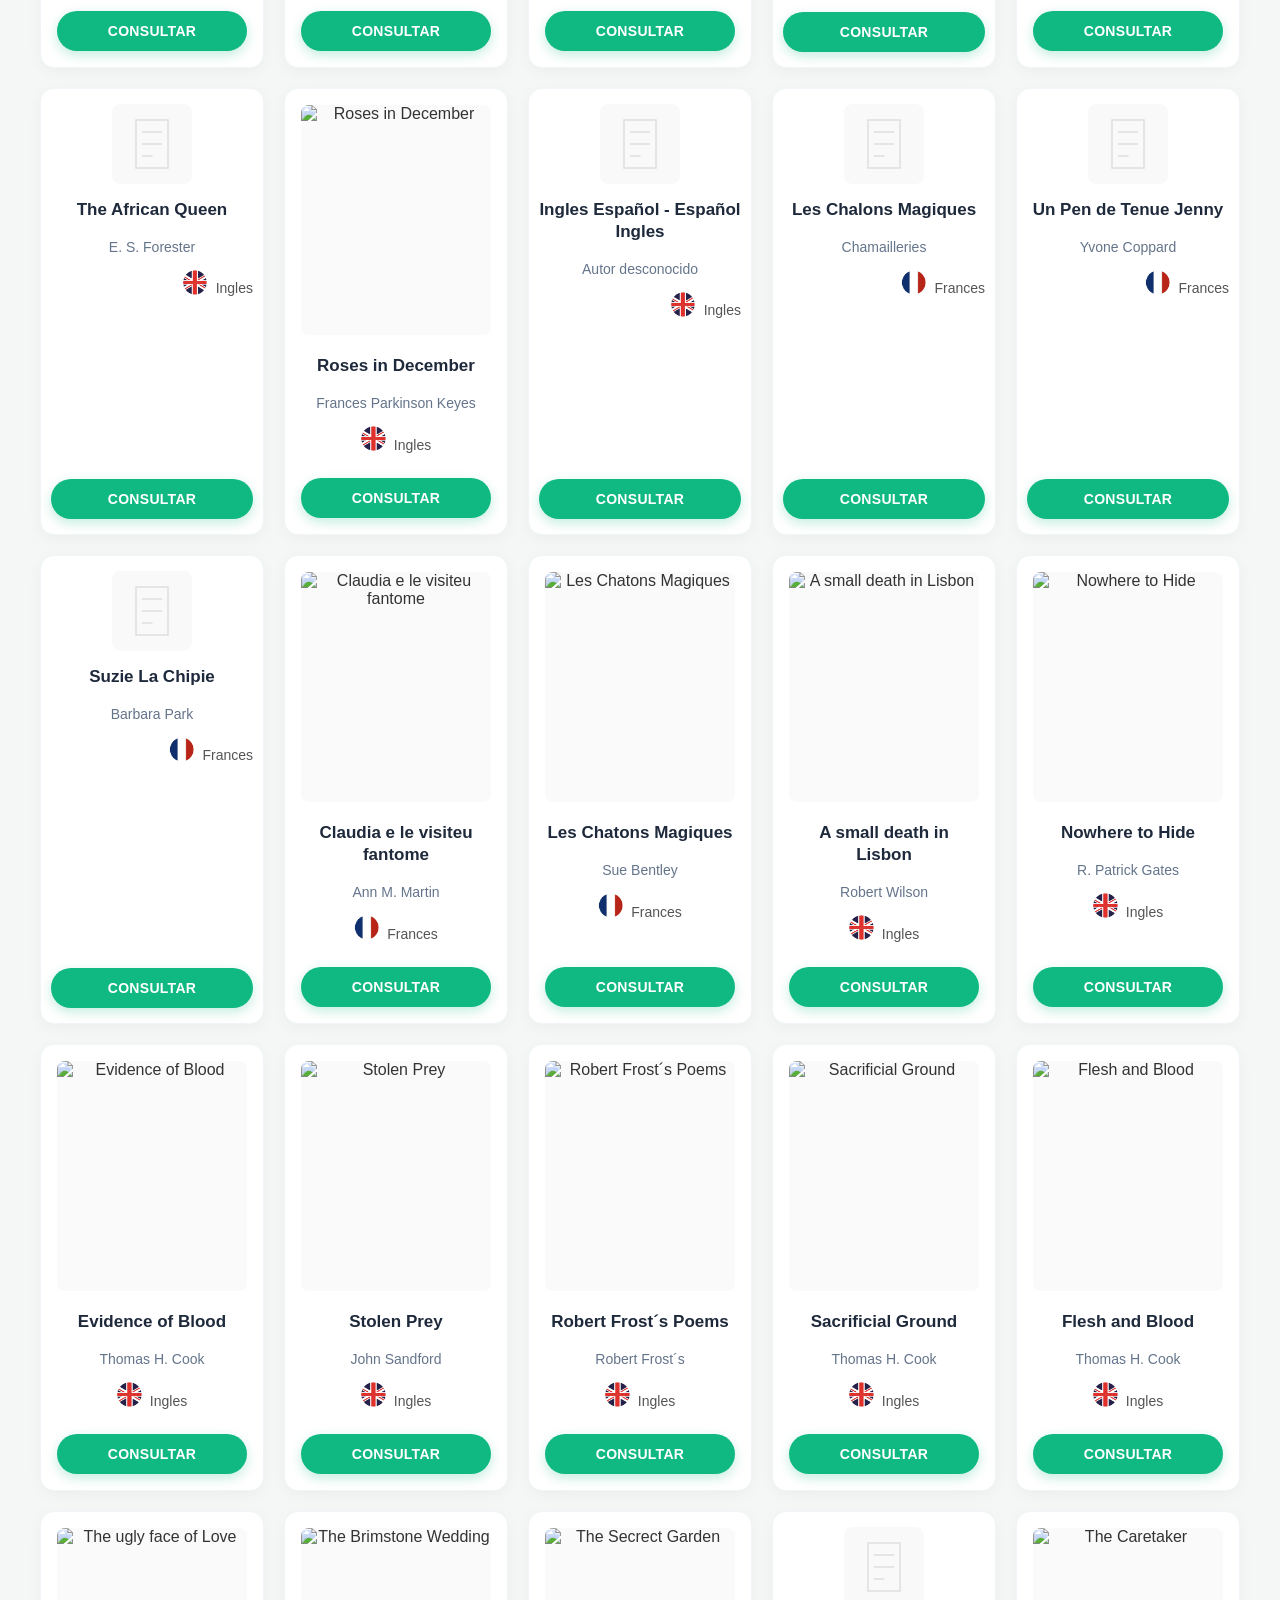
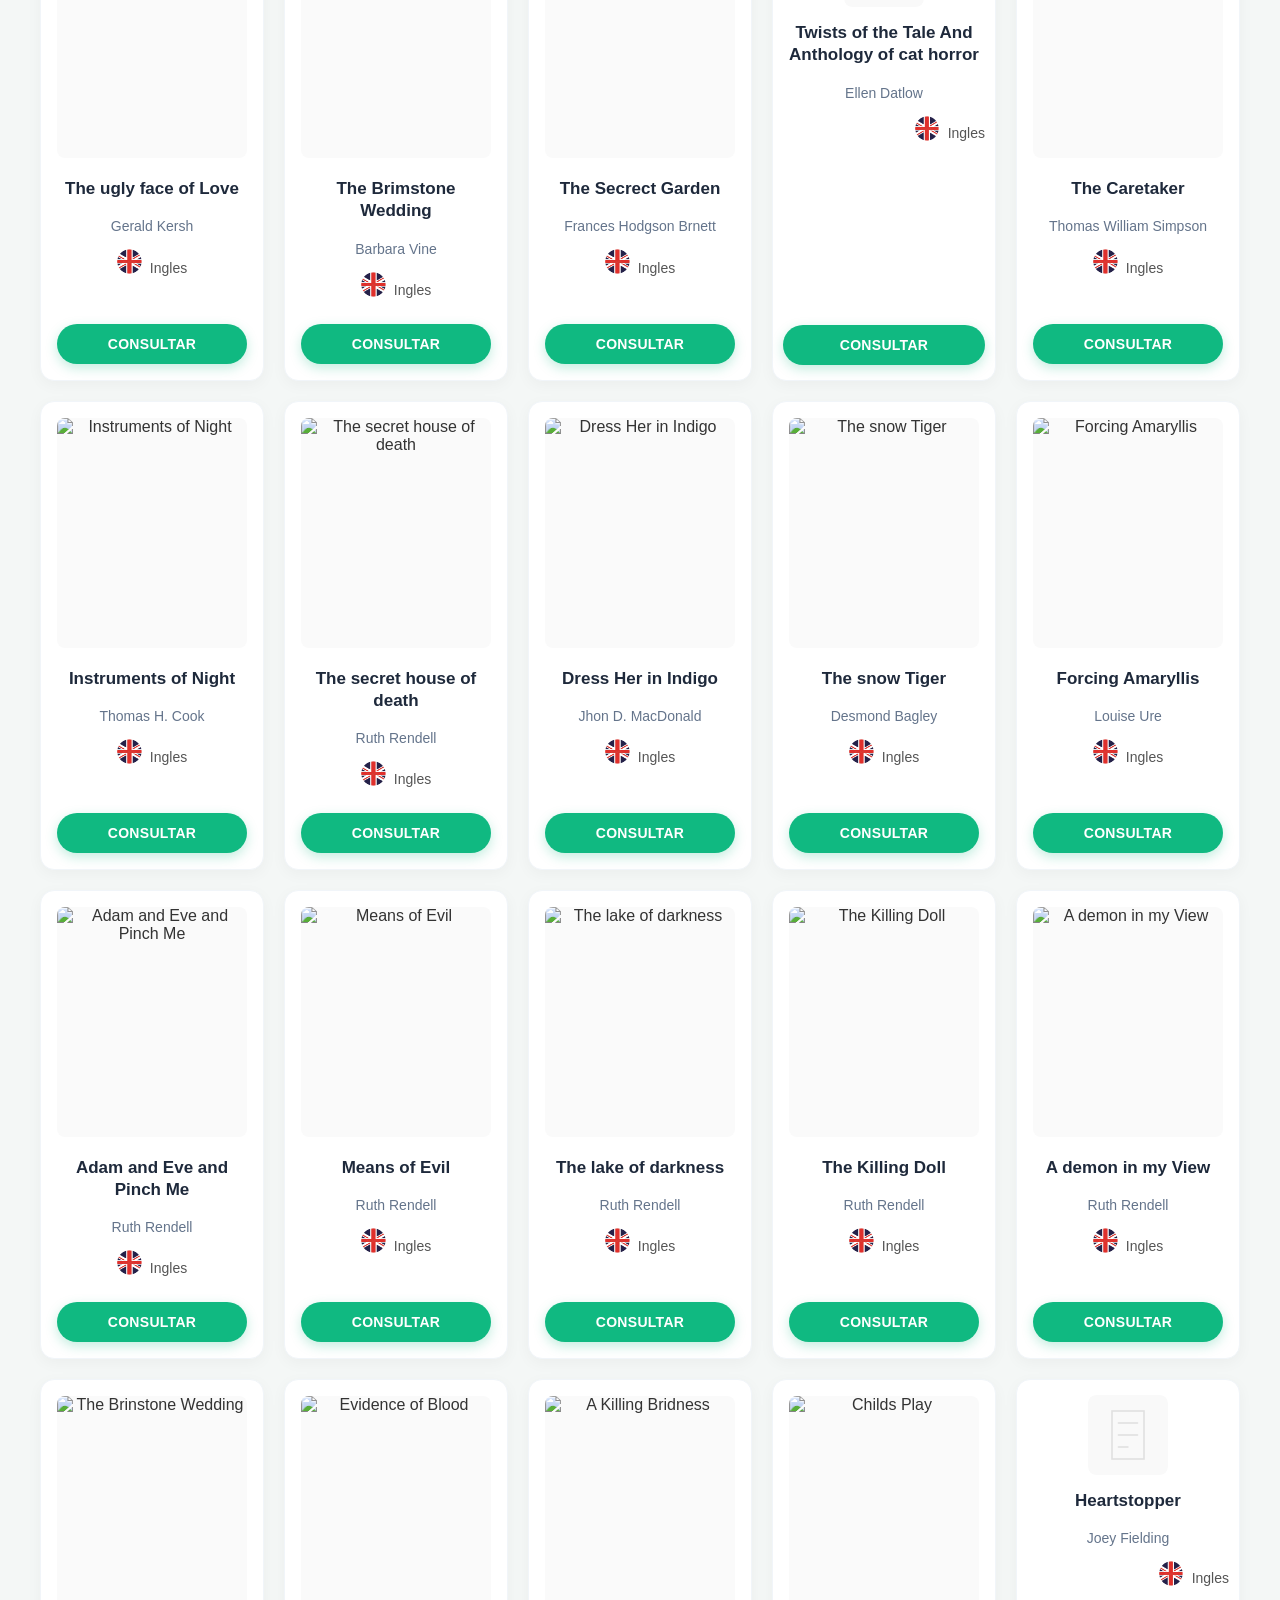
==== commit 5b7155c7: "Add files via upload" ====
--- a/index.html
+++ b/index.html
@@ -16,6 +16,7 @@
         <div class="filters">
             <select id="autorFilter"><option value="">Todos los Autores</option></select>
             <select id="idiomaFilter"><option value="">Todos los Idiomas</option></select>
+            <button id="btnReset" class="btn-reset" title="Volver a todos">↺</button>
         </div>
     </div>
 
--- a/style.css
+++ b/style.css
@@ -1,3 +1,6 @@
+/* =========================================
+   ESTILOS GENERALES
+   ========================================= */
 body { 
     font-family: 'Segoe UI', Tahoma, Geneva, Verdana, sans-serif; 
     background-color: #f4f7f6; 
@@ -11,117 +14,163 @@
     margin: 0 auto; 
 }
 
-/* --- Buscador y Filtros --- */
+/* =========================================
+   ENCABEZADO Y BÚSQUEDA
+   ========================================= */
 .header { 
     text-align: center; 
     margin-bottom: 40px; 
 }
 
-.search-bar { 
-    width: 100%; 
-    max-width: 500px; 
-    padding: 12px 20px; 
-    font-size: 16px; 
-    border-radius: 25px; 
-    border: 1px solid #ccc; 
+.header h1 {
+    font-weight: 700;
+    letter-spacing: -0.5px;
+    color: #2c3e50;
+    margin-bottom: 25px;
+}
+
+.search-bar {
+    width: 100%;
+    max-width: 500px;
+    padding: 14px 22px;
+    font-size: 15px;
+    border-radius: 30px;
+    border: 1px solid #e2e8f0;
+    background-color: #ffffff;
+    box-shadow: 0 2px 8px rgba(0, 0, 0, 0.03);
+    outline: none;
+    transition: all 0.3s ease;
     margin-bottom: 15px;
-    outline: none;
-}
-
-.filters { 
-    display: flex; 
-    justify-content: center; 
-    gap: 10px; 
-    flex-wrap: wrap; 
-}
-
-select { 
-    padding: 8px 12px; 
-    border-radius: 5px; 
-    border: 1px solid #ddd; 
-    cursor: pointer; 
-}
-
-/* --- Cuadrícula --- */
+}
+
+.search-bar:focus {
+    border-color: #cbd5e1;
+    box-shadow: 0 4px 12px rgba(0, 0, 0, 0.06);
+}
+
+/* =========================================
+   SISTEMA DE FILTROS (CHIPS)
+   ========================================= */
+.filters {
+    display: flex;
+    justify-content: center;
+    gap: 12px;
+    flex-wrap: wrap;
+    margin-top: 10px;
+}
+
+select {
+    appearance: none;
+    -webkit-appearance: none;
+    background-color: #f8fafc;
+    padding: 10px 35px 10px 18px;
+    border-radius: 25px;
+    border: 1px solid #e2e8f0;
+    font-size: 14px;
+    color: #475569;
+    font-weight: 500;
+    cursor: pointer;
+    background-image: url("data:image/svg+xml;charset=UTF-8,%3csvg xmlns='http://www.w3.org/2000/svg' viewBox='0 0 24 24' fill='none' stroke='%23475569' stroke-width='2' stroke-linecap='round' stroke-linejoin='round'%3e%3cpolyline points='6 9 12 15 18 9'%3e%3c/polyline%3e%3c/svg%3e");
+    background-repeat: no-repeat;
+    background-position: right 14px center;
+    background-size: 14px;
+    transition: all 0.2s ease;
+}
+
+select:hover, select:focus {
+    border-color: #94a3b8;
+    background-color: #ffffff;
+    box-shadow: 0 2px 6px rgba(0,0,0,0.04);
+}
+
+/* =========================================
+   CUADRÍCULA (GRID)
+   ========================================= */
 .grid { 
     display: grid; 
     grid-template-columns: repeat(auto-fill, minmax(200px, 1fr)); 
     gap: 20px; 
 }
 
-/* --- Tarjeta de Libro --- */
-.card { 
-    background: white; 
-    padding: 10px; 
-    border-radius: 10px; 
-    box-shadow: 0 2px 5px rgba(0,0,0,0.1); 
-    text-align: center; 
-    position: relative; 
-    overflow: hidden; 
-}
-
-.card img { 
-    width: 100%; 
-    height: 280px; 
-    object-fit: cover; 
-    border-radius: 5px; 
-    transition: filter 0.3s ease;
-}
-
-.card h3 { 
-    font-size: 16px; 
-    margin: 10px 0 5px; 
-    min-height: 40px; 
-}
-
-/* Estilo del Autor */
+/* =========================================
+   TARJETAS DE LIBROS
+   ========================================= */
+.card {
+    background: #ffffff;
+    padding: 16px;
+    border-radius: 14px;
+    border: 1px solid #f1f5f9;
+    box-shadow: 0 4px 15px rgba(0, 0, 0, 0.04);
+    text-align: center;
+    display: flex;
+    flex-direction: column;
+    height: 100%;
+    box-sizing: border-box;
+    position: relative;
+}
+
+.card img {
+    width: 100%;
+    height: 230px;
+    object-fit: contain; 
+    background-color: #fafafa; 
+    border-radius: 8px;
+    margin-bottom: 12px;
+}
+
+.card h3 {
+    font-size: 17px;
+    font-weight: 700;
+    color: #1e293b;
+    margin: 8px 0 4px 0;
+    line-height: 1.3;
+}
+
 .card .autor {
-    font-size: 13px;
-    color: #888;
-    margin: -5px 0 10px 0;
-    font-style: italic;
+    font-size: 14px;
+    color: #64748b;
+    font-style: normal; 
+    font-weight: 500;
+    margin-bottom: 15px;
 }
 
 .flag { 
     font-size: 20px; 
 }
 
-/* --- BOTÓN WHATSAPP --- */
+/* =========================================
+   BOTÓN "CONSULTAR"
+   ========================================= */
 .btn-consultar {
-    position: absolute;
-    top: 40%; 
-    left: 50%;
-    transform: translate(-50%, -50%);
-    background-color: #25D366; 
+    background-color: #10b981; 
     color: white;
-    padding: 10px 20px;
-    border-radius: 20px;
+    border-radius: 25px;
+    padding: 12px 0;
+    font-size: 14px;
+    font-weight: 600;
+    letter-spacing: 0.3px;
+    text-transform: uppercase;
+    box-shadow: 0 4px 12px rgba(16, 185, 129, 0.25);
+    width: 100%;
+    display: block;
+    margin-top: auto; 
+    transition: all 0.3s ease;
     text-decoration: none;
-    font-weight: bold;
-    font-size: 14px;
-    opacity: 0; 
-    visibility: hidden;
-    transition: all 0.3s ease;
-    box-shadow: 0 4px 15px rgba(0,0,0,0.2);
-    z-index: 10;
-}
-
-.card:hover img {
-    filter: blur(2px) brightness(0.8); 
-}
-
-.card:hover .btn-consultar {
-    opacity: 1; 
-    visibility: visible;
-    top: 45%; 
+    box-sizing: border-box;
 }
 
 .btn-consultar:hover {
-    background-color: #128C7E; 
-    transform: translate(-50%, -50%) scale(1.1);
-}
-
-/* --- Mensaje sin resultados --- */
+    background-color: #059669;
+}
+
+.btn-consultar:active {
+    transform: scale(0.98);
+    background-color: #047857;
+}
+
+/* =========================================
+   ESTADOS ESPECIALES (Sin foto / Sin resultados)
+   ========================================= */
 .no-results { 
     grid-column: 1 / -1; 
     padding: 50px; 
@@ -129,7 +178,6 @@
     text-align: center; 
 }
 
-/* --- Diseño compacto para libros sin portada --- */
 .card.no-photo {
     padding: 15px 10px;
     display: flex;
@@ -138,16 +186,96 @@
 }
 
 .card.no-photo img {
-    width: 80px; /* Imagen mucho más pequeña */
+    width: 80px; 
     height: 80px; 
-    margin: 0 auto 10px auto; /* Centrado */
+    margin: 0 auto 10px auto; 
     border-radius: 8px;
-    object-fit: contain; /* Para que el icono no se deforme */
+    object-fit: contain; 
     box-shadow: none;
-}
-
-/* Opcional: Centrar mejor el título cuando no hay foto grande */
+    background-color: transparent;
+}
+
 .card.no-photo h3 {
     min-height: auto;
     margin-top: 5px;
+}
+
+/* =========================================
+   AJUSTES PARA CELULARES (RESPONSIVE)
+   ========================================= */
+@media (max-width: 768px) {
+    .grid { 
+        /* Achicamos el mínimo para que entren 2 libros por fila en pantallas estándar de celular */
+        grid-template-columns: repeat(auto-fill, minmax(150px, 1fr)); 
+        gap: 15px; 
+    }
+
+    .card {
+        padding: 12px;
+    }
+
+    .card img {
+        height: 180px; 
+        margin-bottom: 8px;
+    }
+
+    .card h3 {
+        font-size: 15px;
+    }
+
+    .card .autor {
+        font-size: 13px;
+        margin-bottom: 12px;
+    }
+
+    .btn-consultar {
+        padding: 10px 0;
+        font-size: 12px;
+    }
+}
+
+select {
+    appearance: none;
+    -webkit-appearance: none;
+    background-color: #f8fafc;
+    padding: 10px 35px 10px 18px;
+    border-radius: 25px;
+    border: 1px solid #e2e8f0;
+    font-size: 14px;
+    color: #475569;
+    font-weight: 500;
+    cursor: pointer;
+    background-image: url("data:image/svg+xml;charset=UTF-8,%3csvg xmlns='http://www.w3.org/2000/svg' viewBox='0 0 24 24' fill='none' stroke='%23475569' stroke-width='2' stroke-linecap='round' stroke-linejoin='round'%3e%3cpolyline points='6 9 12 15 18 9'%3e%3c/polyline%3e%3c/svg%3e");
+    background-repeat: no-repeat;
+    background-position: right 14px center;
+    background-size: 14px;
+    transition: all 0.2s ease;
+    
+    /* NUEVAS LÍNEAS PARA EVITAR EL DESBORDE EN MÓVILES */
+    max-width: 100%;
+    box-sizing: border-box;
+    white-space: nowrap;
+    overflow: hidden;
+    text-overflow: ellipsis;
+}
+
+.btn-reset {
+    background-color: #f8fafc;
+    border: 1px solid #e2e8f0;
+    border-radius: 50%;
+    width: 42px;
+    height: 42px;
+    font-size: 18px;
+    color: #64748b;
+    cursor: pointer;
+    display: flex;
+    align-items: center;
+    justify-content: center;
+    transition: all 0.2s ease;
+}
+
+.btn-reset:hover, .btn-reset:active {
+    background-color: #e2e8f0;
+    color: #1e293b;
+    transform: rotate(-45deg); /* Pequeña animación al tocar */
 }
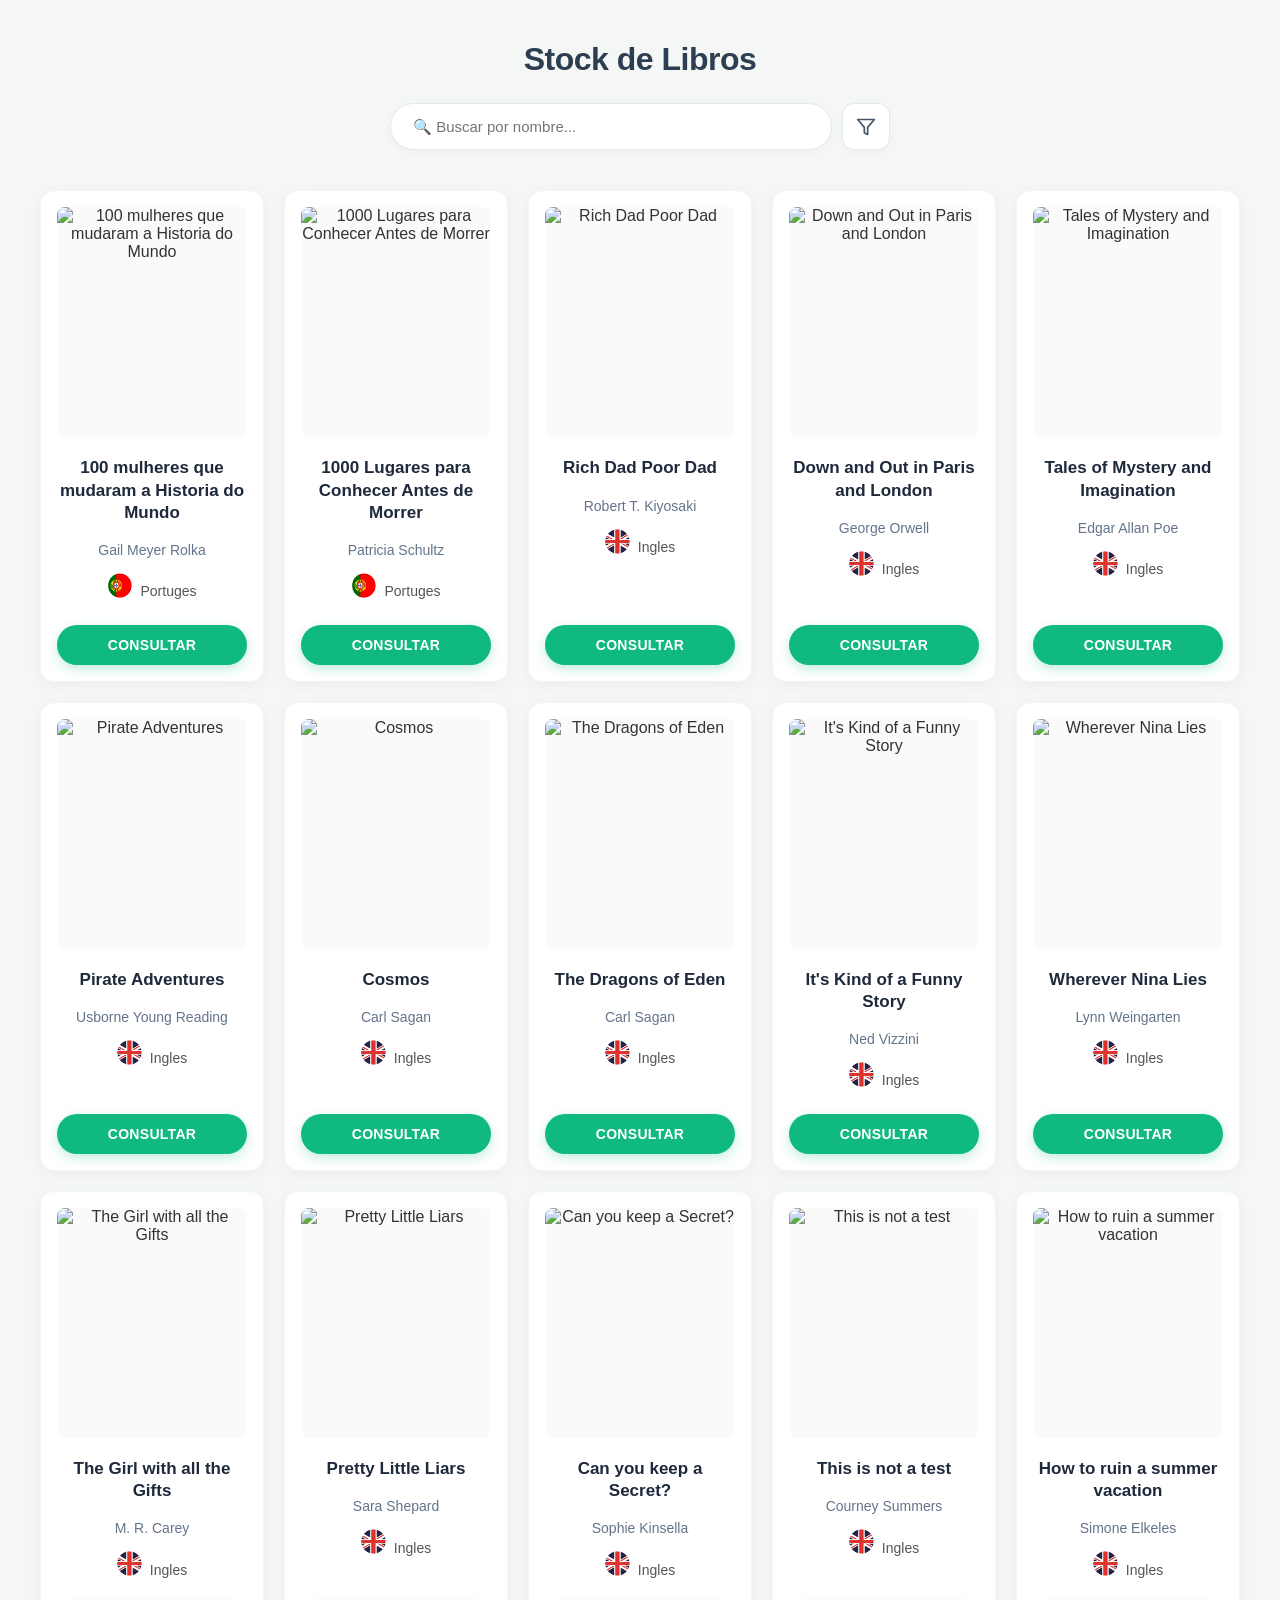
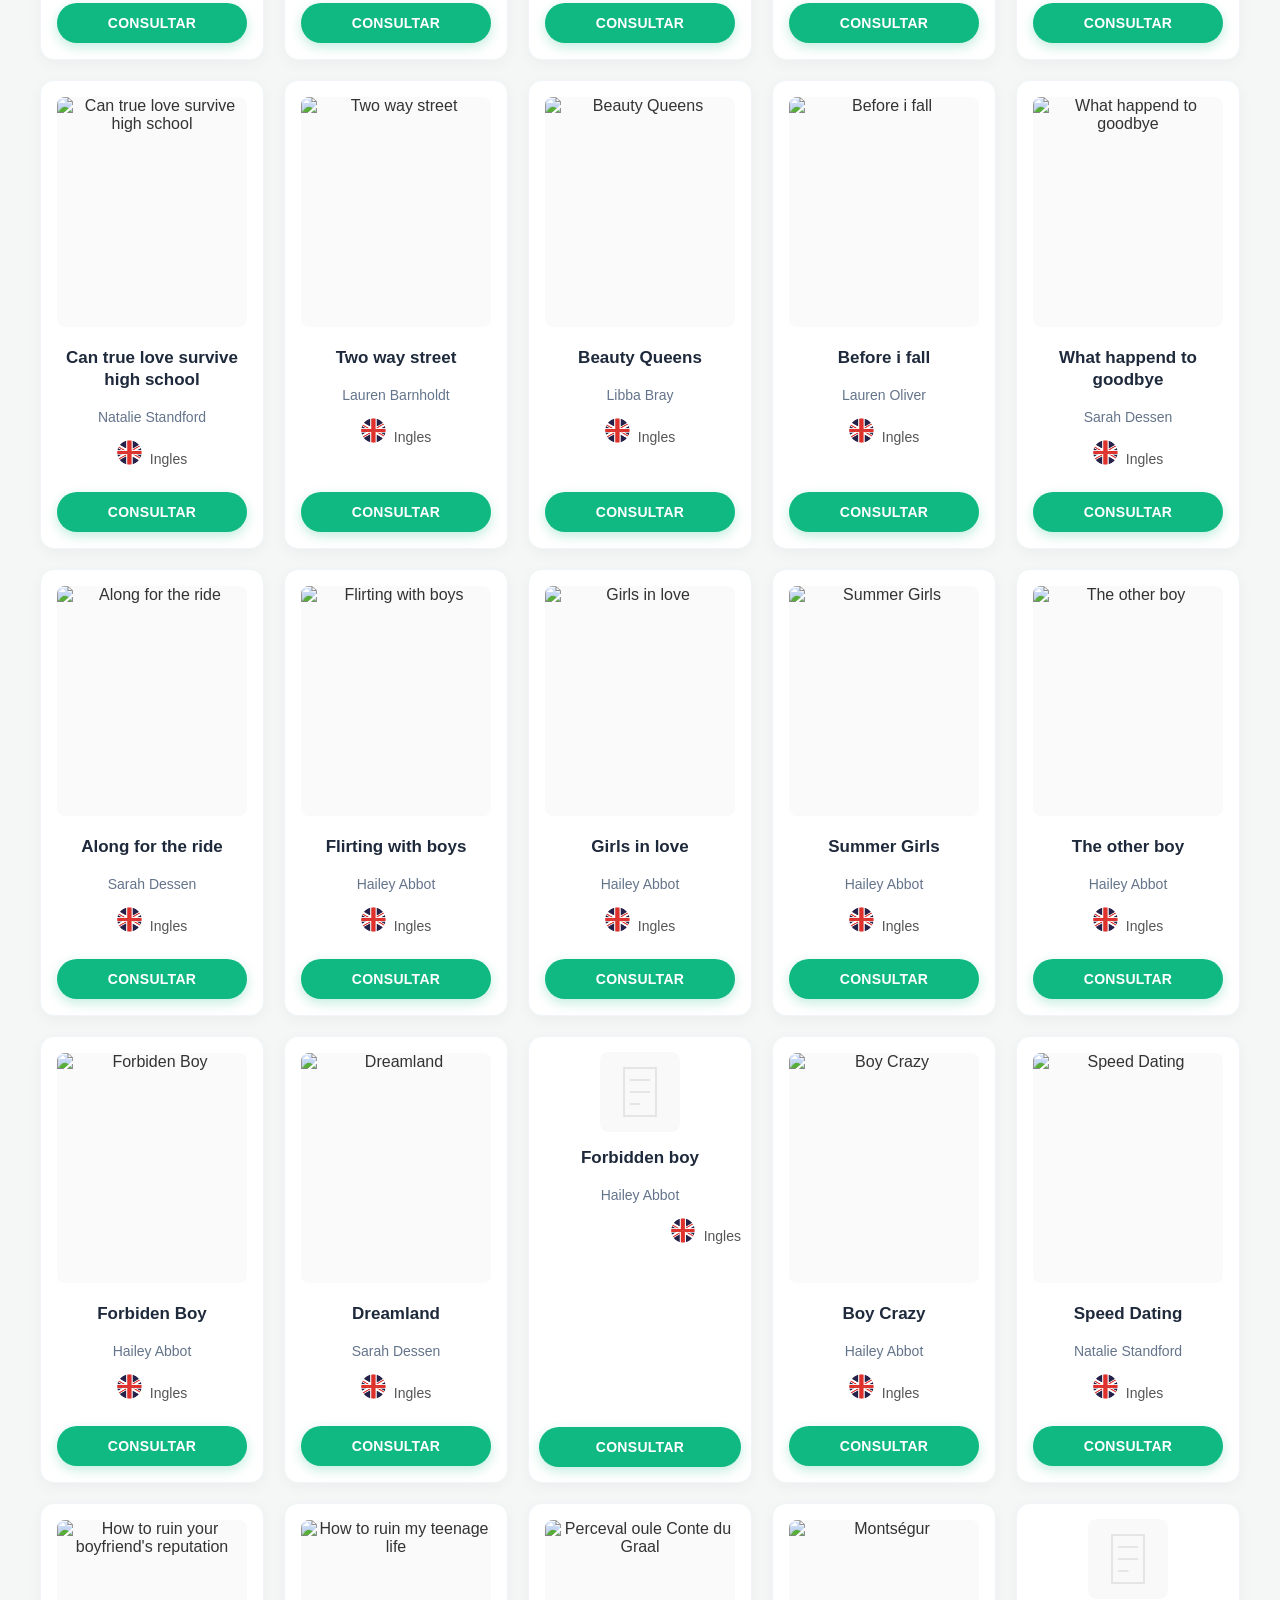
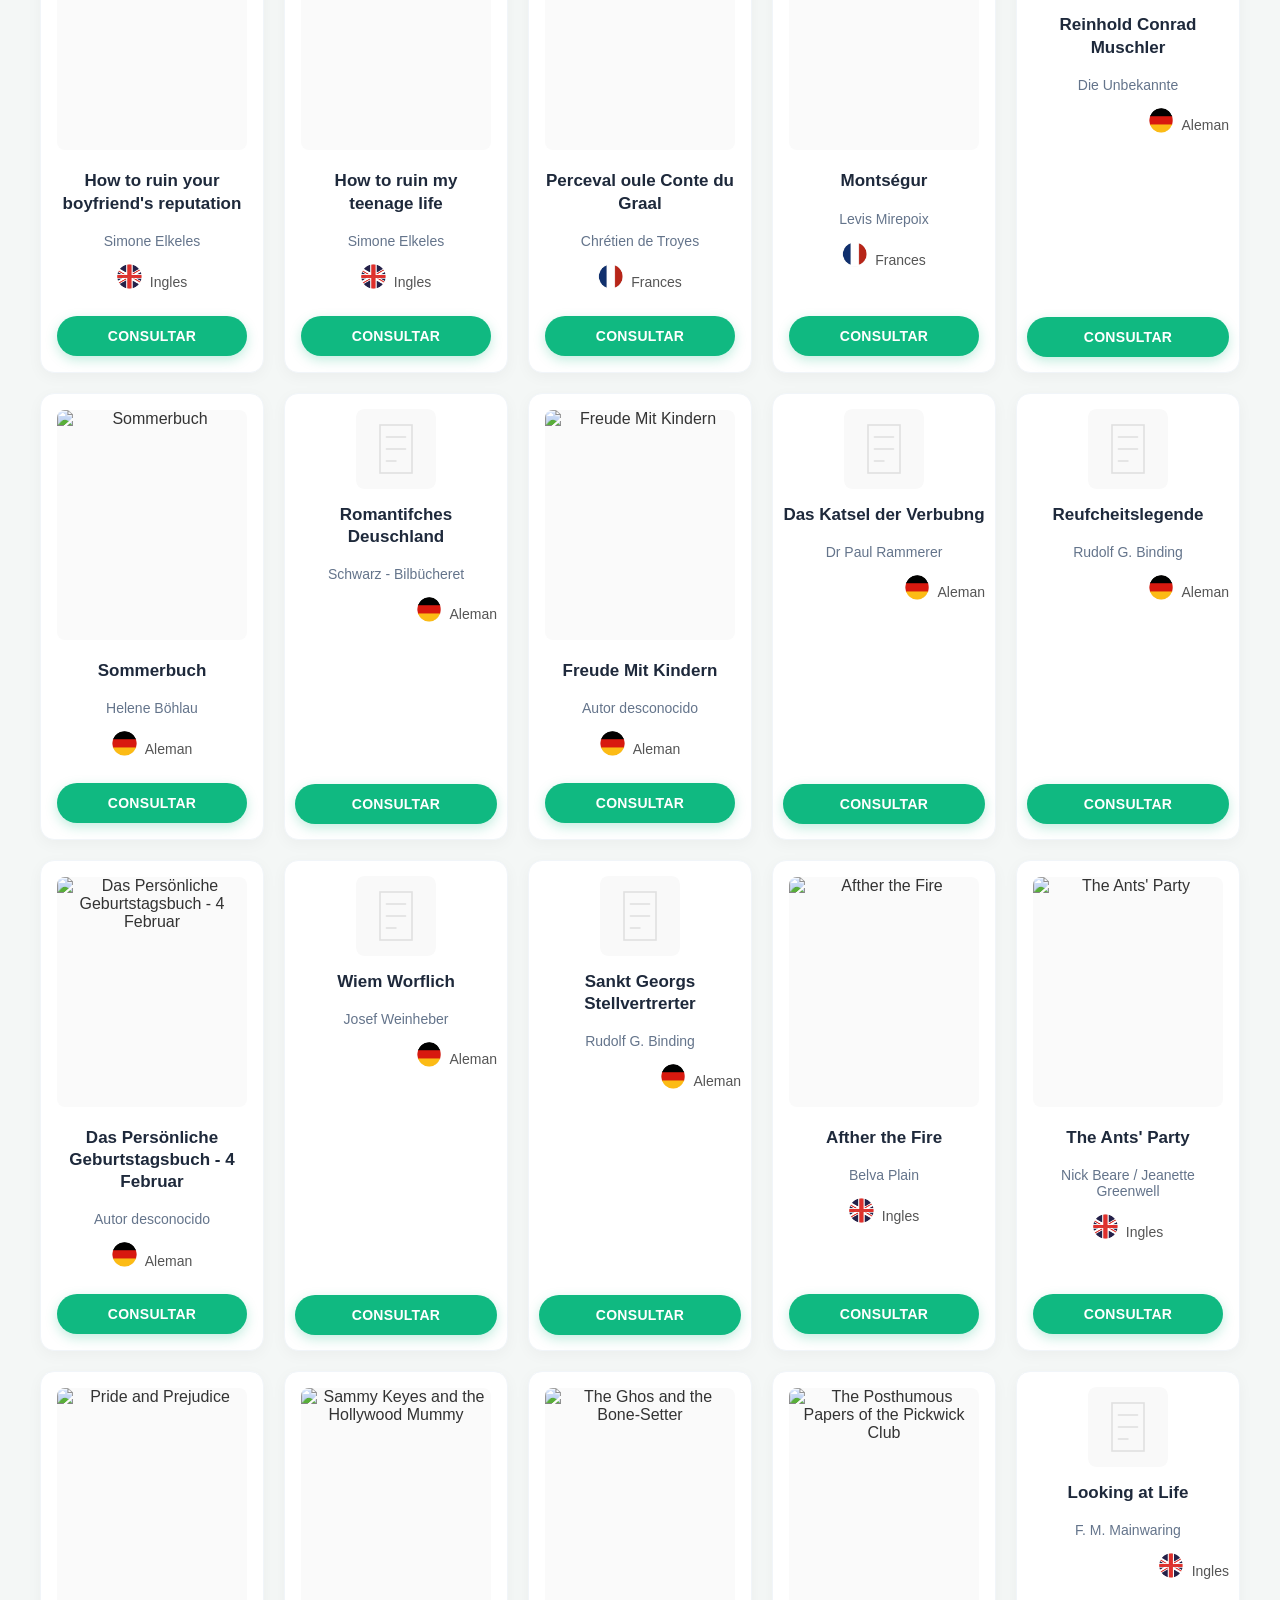
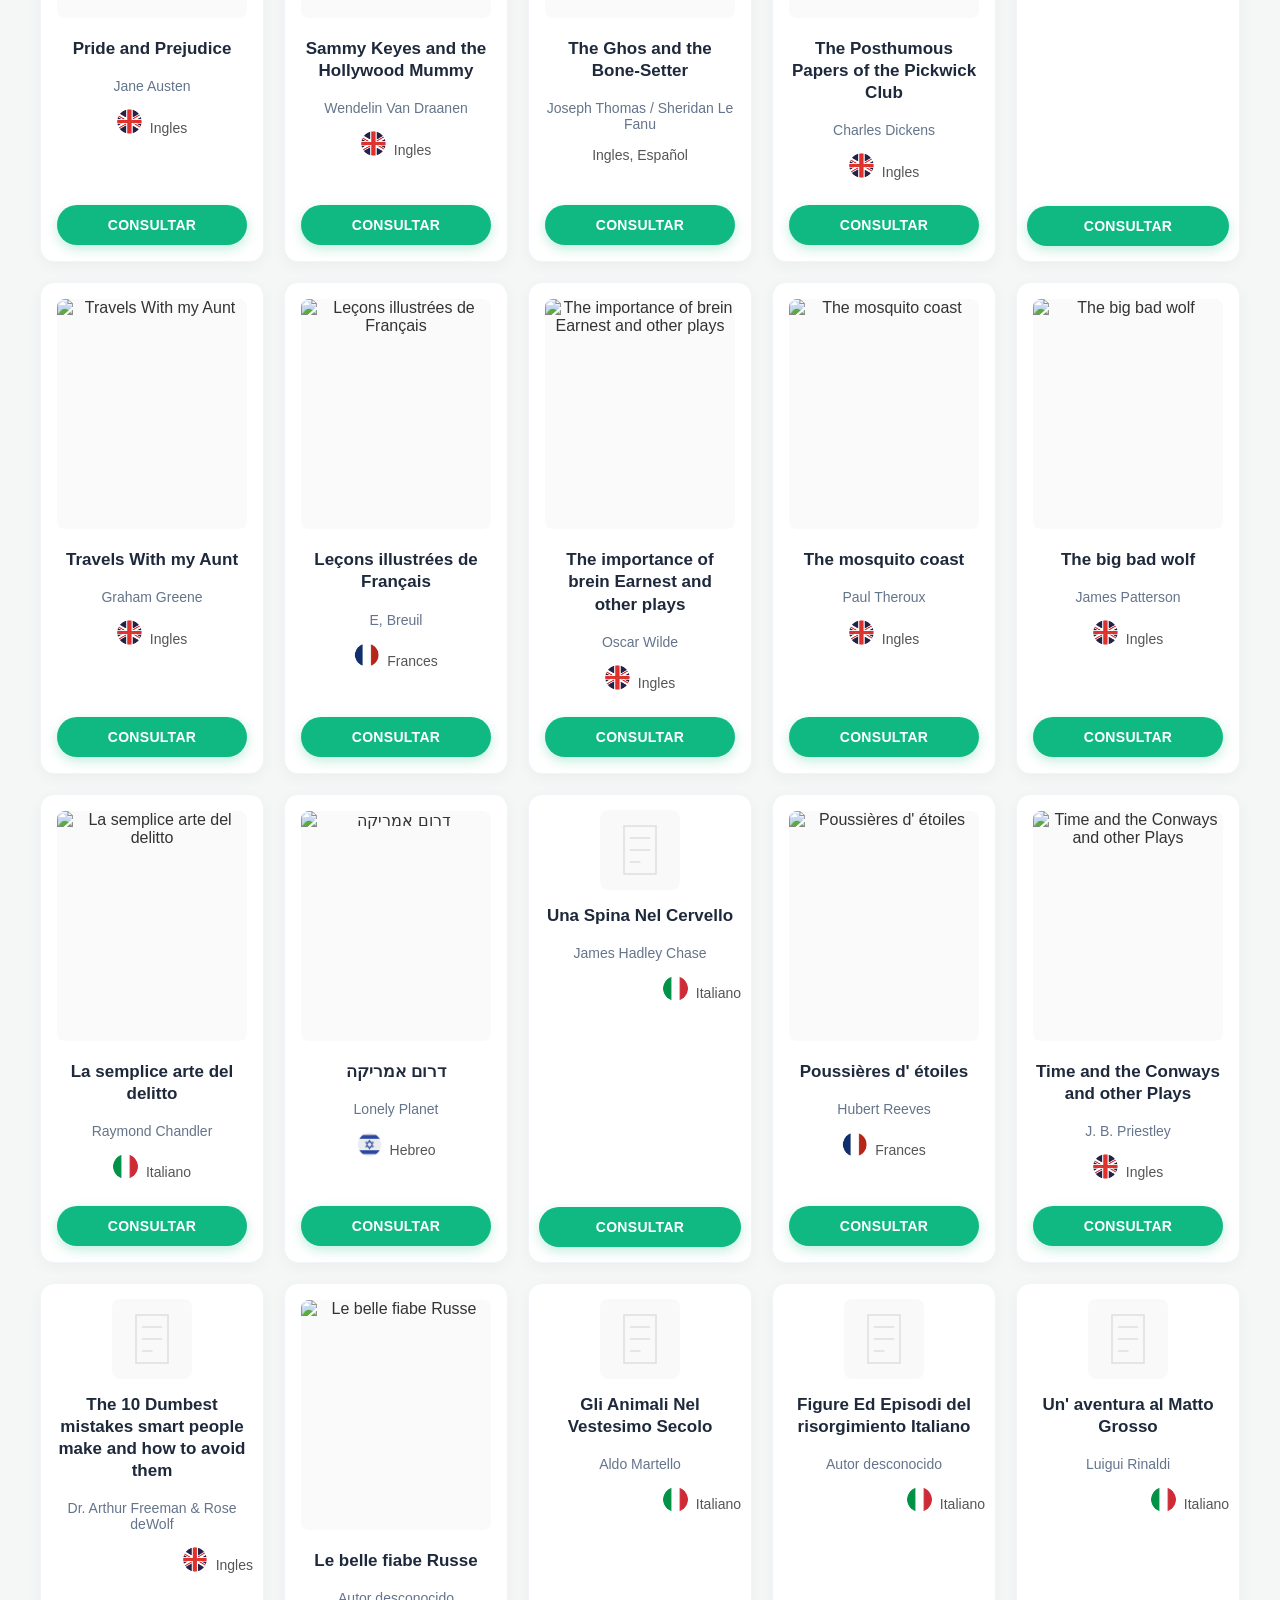
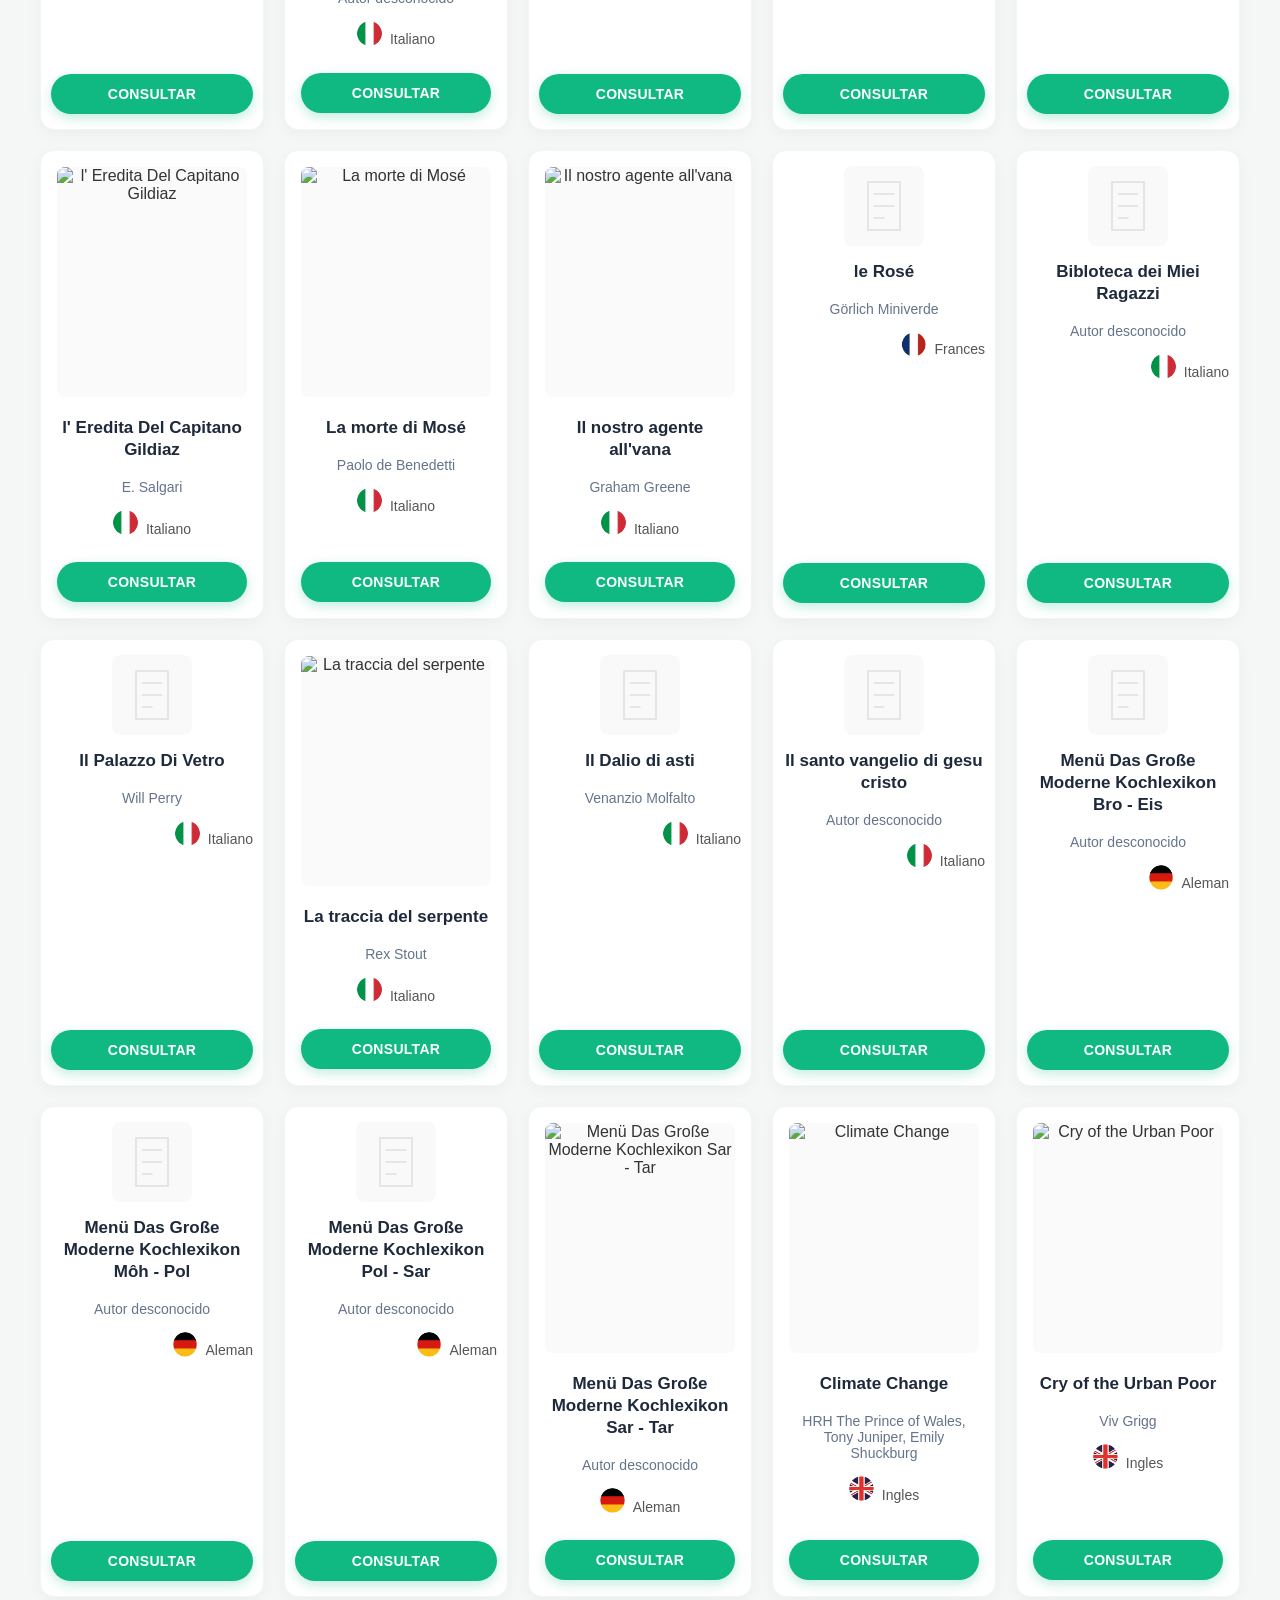
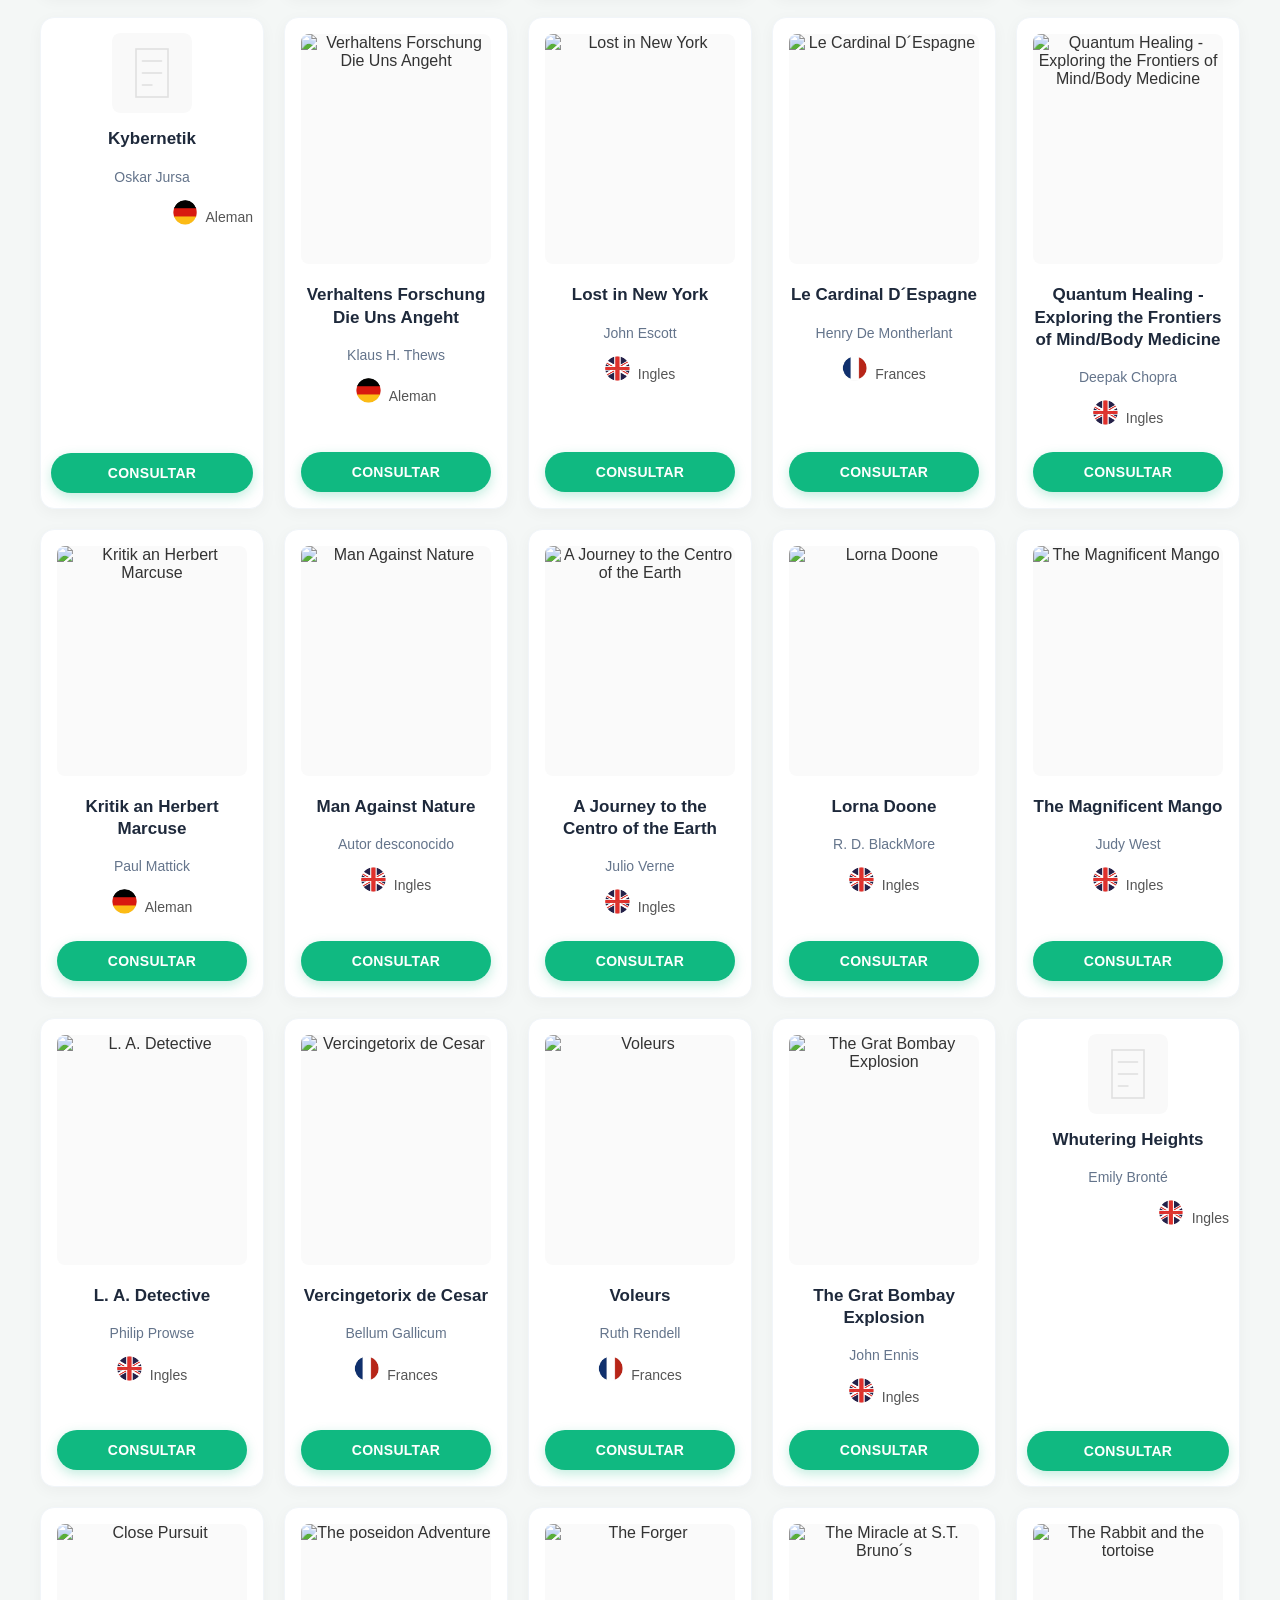
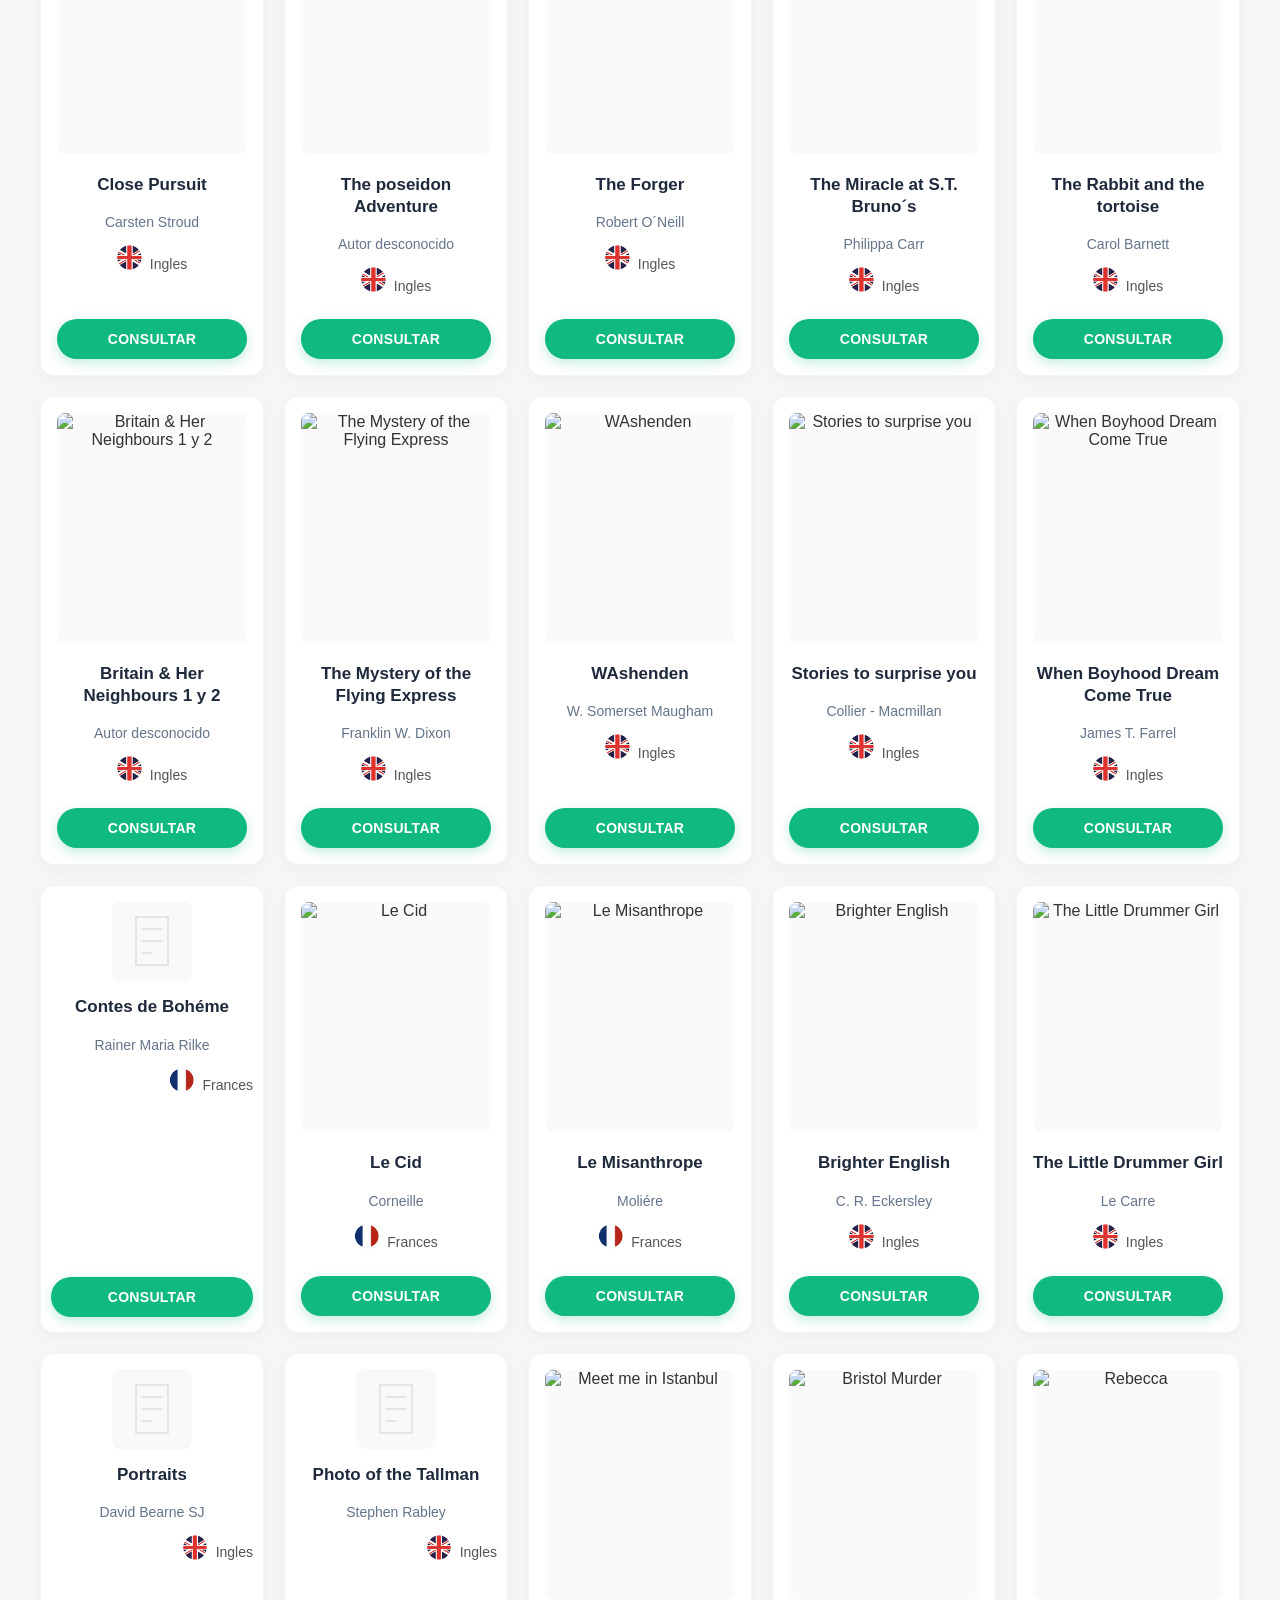
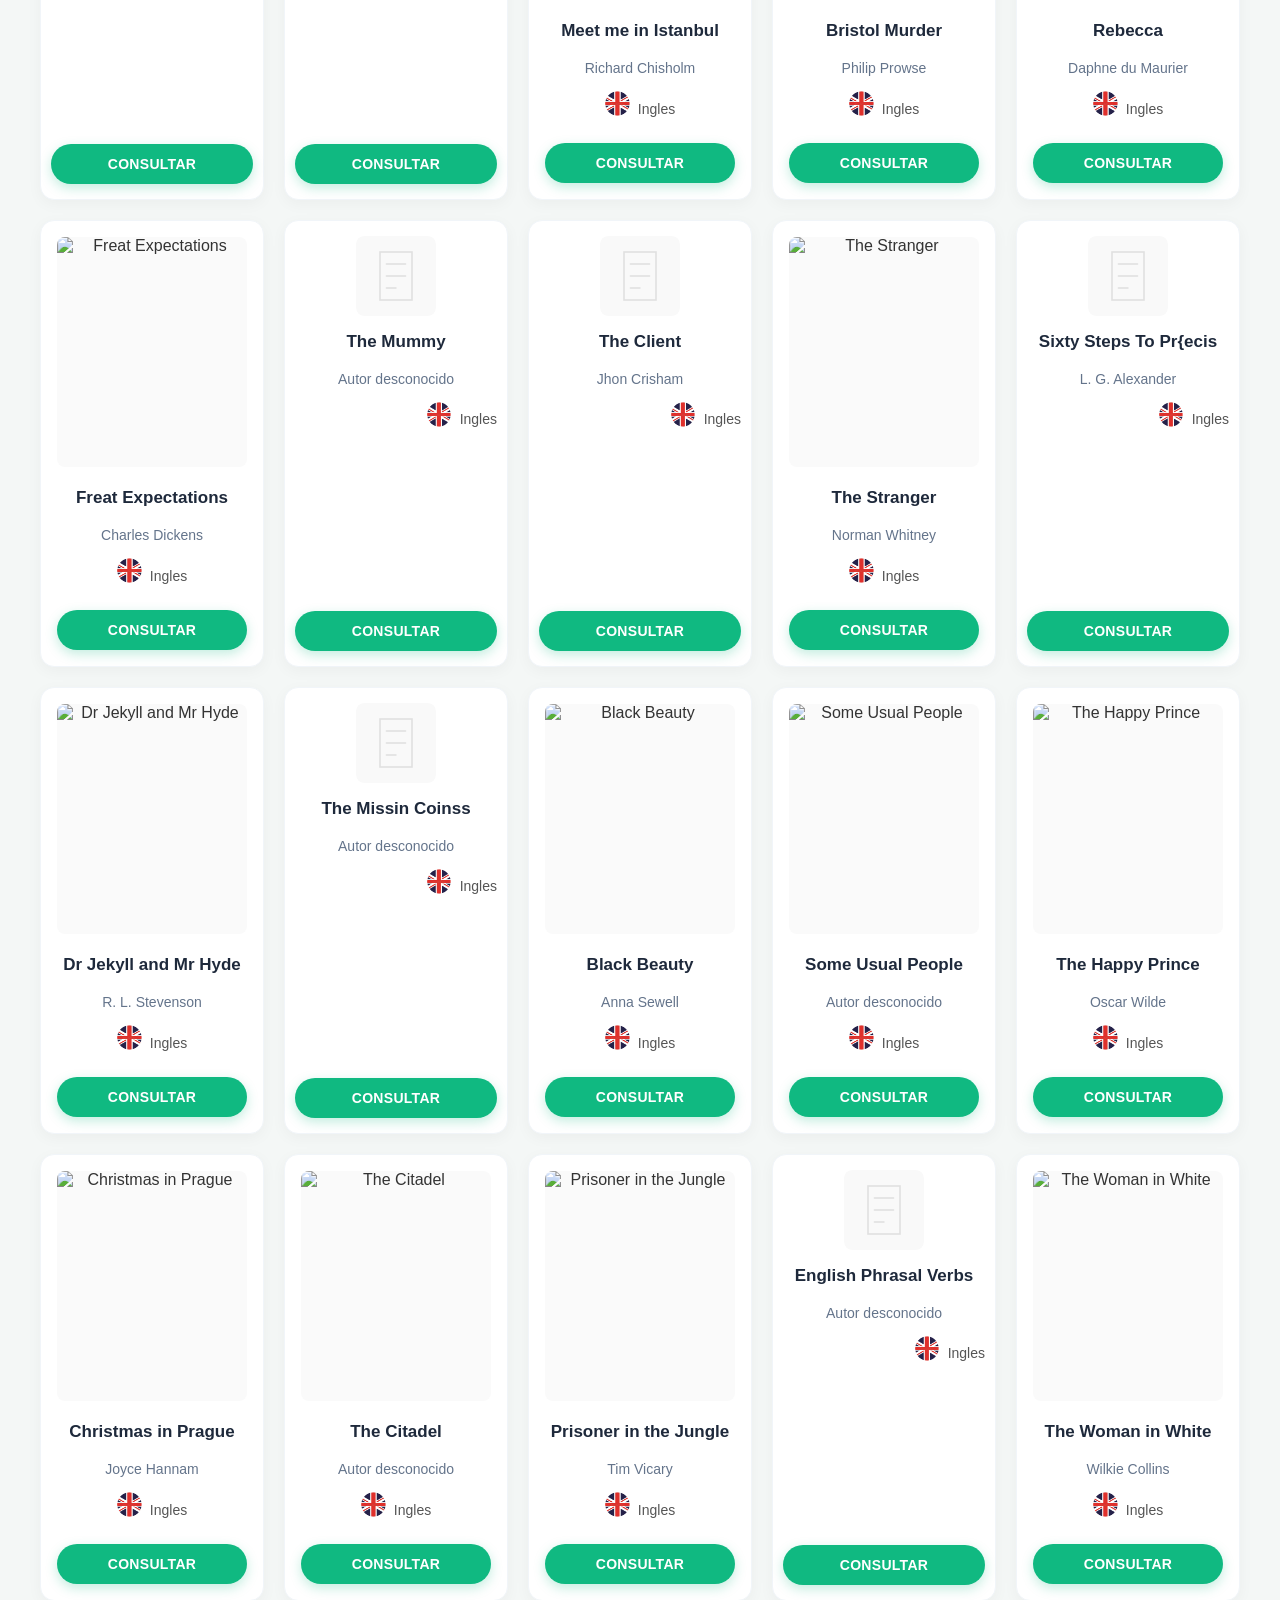
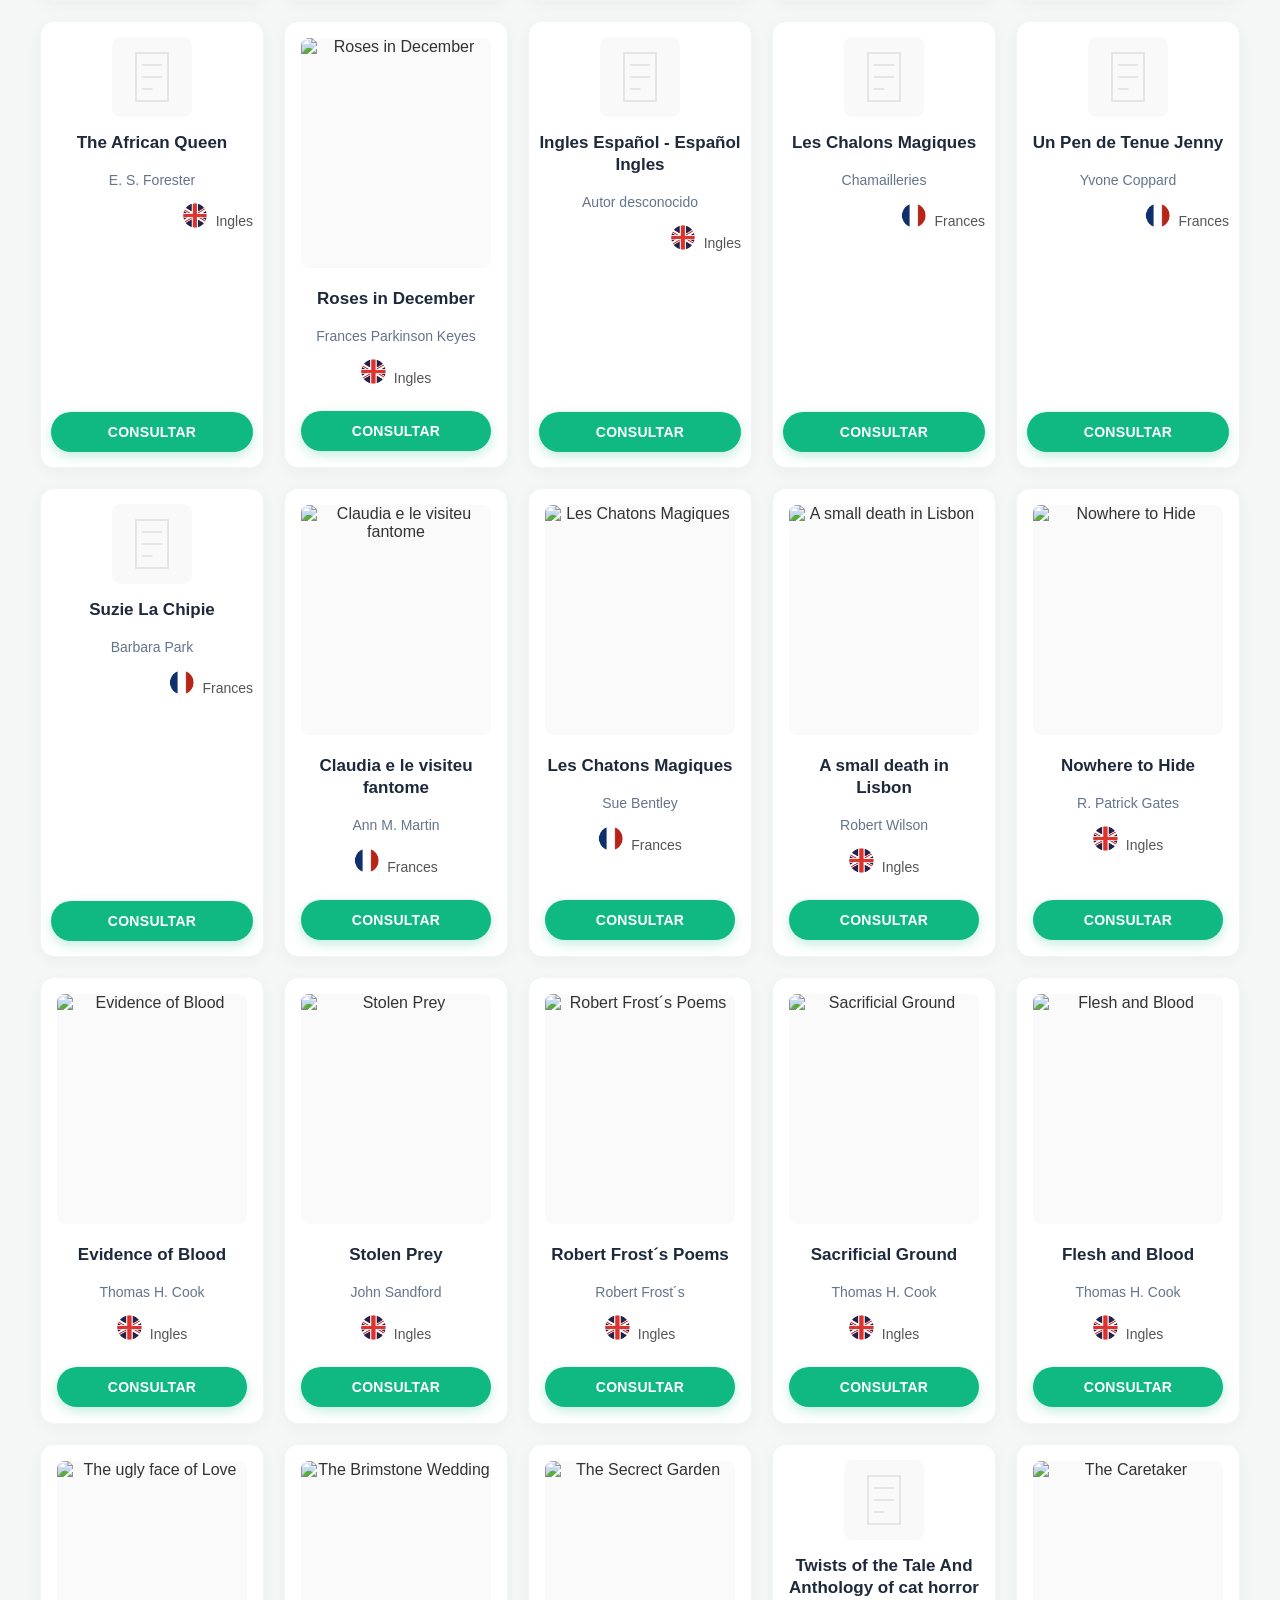
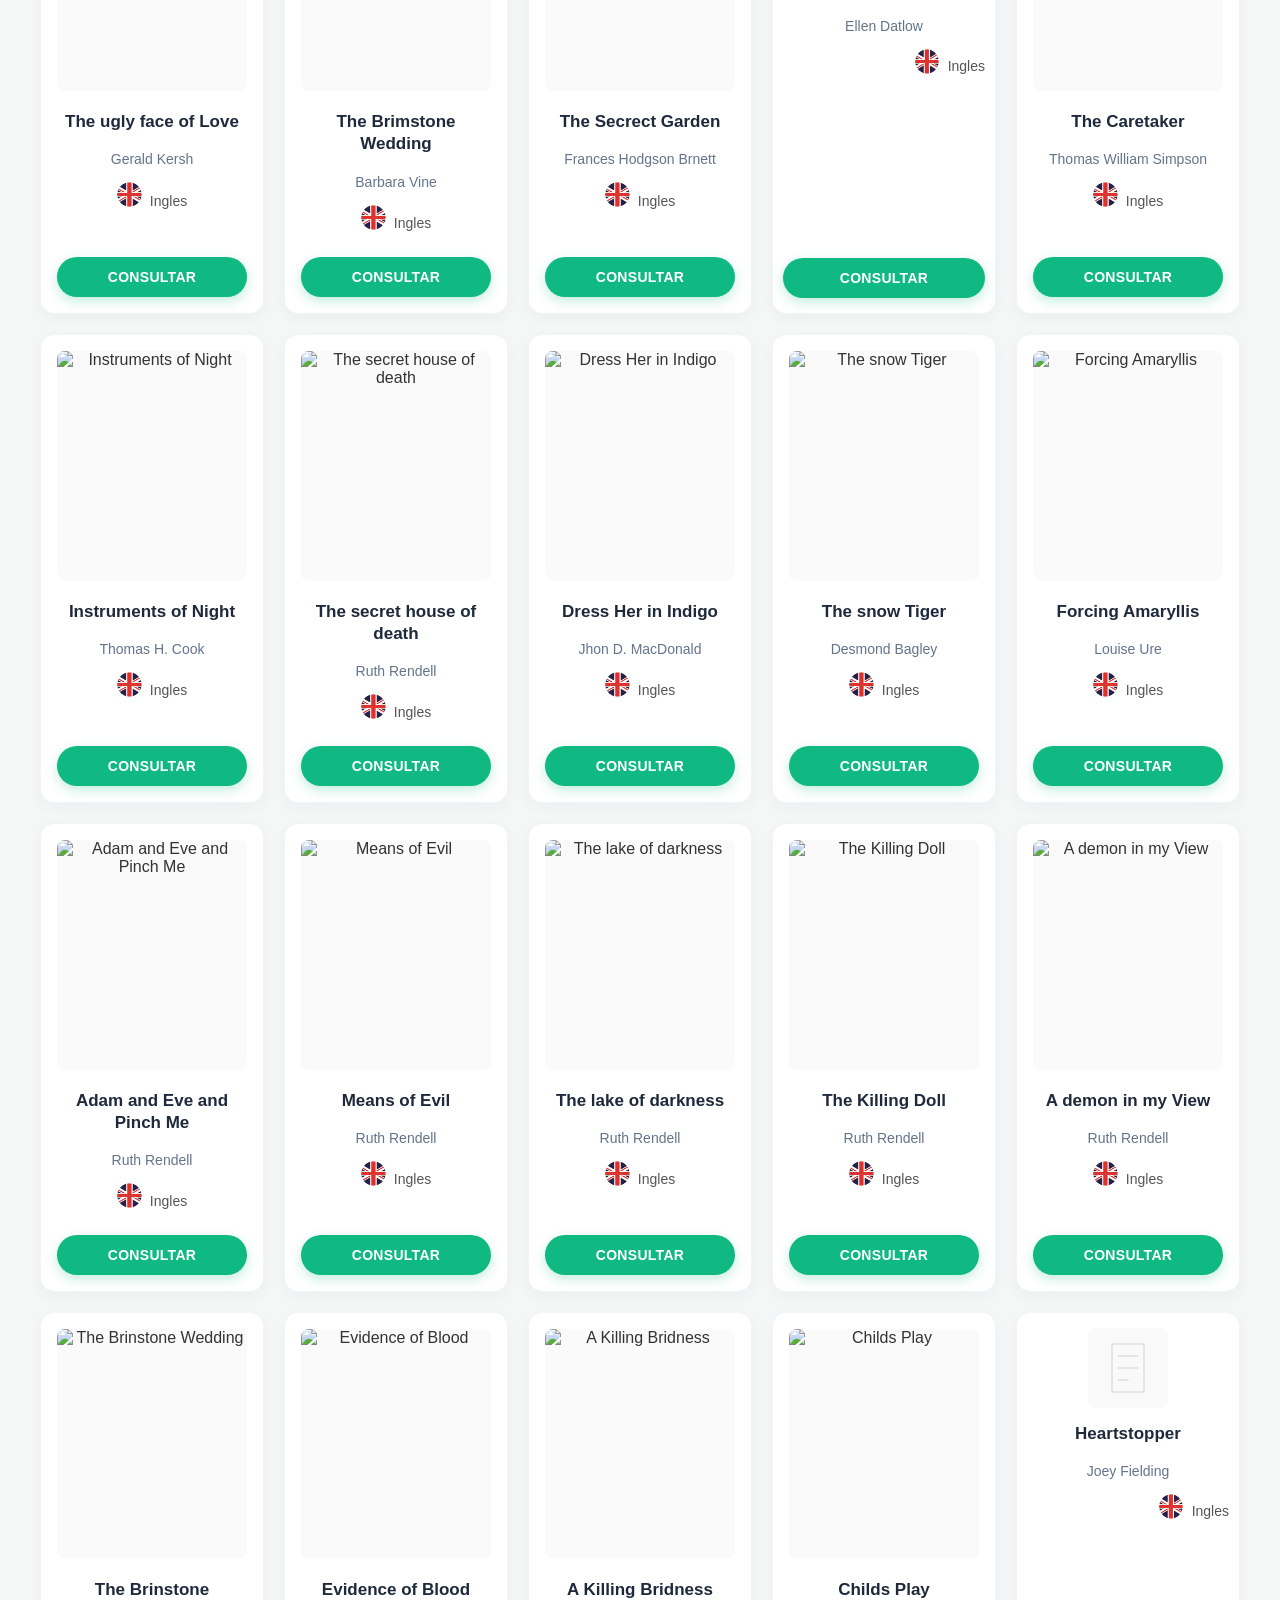
==== commit 27d20464: "Add files via upload" ====
--- a/index.html
+++ b/index.html
@@ -12,14 +12,38 @@
 <div class="container">
     <div class="header">
         <h1>Stock de Libros</h1>
-        <input type="text" id="searchInput" class="search-bar" placeholder="🔍 Buscar por nombre...">
-        <div class="filters">
-            <select id="autorFilter"><option value="">Todos los Autores</option></select>
-            <select id="idiomaFilter"><option value="">Todos los Idiomas</option></select>
-            <button id="btnReset" class="btn-reset" title="Volver a todos">↺</button>
+        <div class="search-group">
+            <input type="text" id="searchInput" class="search-bar" placeholder="🔍 Buscar por nombre...">
+            <button id="btnOpenFilters" class="btn-open-filters">
+                <svg viewBox="0 0 24 24" width="20" height="20" stroke="currentColor" stroke-width="2" fill="none" stroke-linecap="round" stroke-linejoin="round"><polygon points="22 3 2 3 10 12.46 10 19 14 21 14 12.46 22 3"></polygon></svg>
+            </button>
         </div>
     </div>
 
+    <div id="filterModal" class="modal-overlay">
+        <div class="modal-content">
+            <div class="modal-header">
+                <h2>Filtros</h2>
+                <button id="btnCloseFilters" class="btn-close">&times;</button>
+            </div>
+            
+            <div class="modal-body">
+                <div class="filter-group">
+                    <label>Autor</label>
+                    <select id="autorFilter"><option value="">Cualquier autor</option></select>
+                </div>
+                <div class="filter-group">
+                    <label>Idioma</label>
+                    <select id="idiomaFilter"><option value="">Cualquier idioma</option></select>
+                </div>
+            </div>
+
+            <div class="modal-footer">
+                <button id="btnResetFilters" class="btn-limpiar">Limpiar filtros</button>
+                <button id="btnApplyFilters" class="btn-aplicar">Ver resultados</button>
+            </div>
+        </div>
+    </div>
     <div class="grid" id="bookGrid"></div>
 </div>
 
--- a/style.css
+++ b/style.css
@@ -51,15 +51,18 @@
 /* =========================================
    SISTEMA DE FILTROS (CHIPS)
    ========================================= */
-.filters {
-    display: flex;
-    justify-content: center;
-    gap: 12px;
-    flex-wrap: wrap;
-    margin-top: 10px;
+.filters { 
+    display: grid; 
+    grid-template-columns: 1fr 1fr 42px; /* 1fr para Autor, 1fr para Idioma, 42px para el botón reset */
+    gap: 10px; 
+    width: 100%;
+    max-width: 500px; /* Para que quede exactamente del mismo ancho que tu barra de búsqueda */
+    margin: 0 auto; 
+    align-items: center;
 }
 
 select {
+    width: 100%; /* Esta línea es la clave para que no se desborden */
     appearance: none;
     -webkit-appearance: none;
     background-color: #f8fafc;
@@ -75,6 +78,10 @@
     background-position: right 14px center;
     background-size: 14px;
     transition: all 0.2s ease;
+    box-sizing: border-box;
+    white-space: nowrap;
+    overflow: hidden;
+    text-overflow: ellipsis;
 }
 
 select:hover, select:focus {
@@ -234,30 +241,7 @@
     }
 }
 
-select {
-    appearance: none;
-    -webkit-appearance: none;
-    background-color: #f8fafc;
-    padding: 10px 35px 10px 18px;
-    border-radius: 25px;
-    border: 1px solid #e2e8f0;
-    font-size: 14px;
-    color: #475569;
-    font-weight: 500;
-    cursor: pointer;
-    background-image: url("data:image/svg+xml;charset=UTF-8,%3csvg xmlns='http://www.w3.org/2000/svg' viewBox='0 0 24 24' fill='none' stroke='%23475569' stroke-width='2' stroke-linecap='round' stroke-linejoin='round'%3e%3cpolyline points='6 9 12 15 18 9'%3e%3c/polyline%3e%3c/svg%3e");
-    background-repeat: no-repeat;
-    background-position: right 14px center;
-    background-size: 14px;
-    transition: all 0.2s ease;
-    
-    /* NUEVAS LÍNEAS PARA EVITAR EL DESBORDE EN MÓVILES */
-    max-width: 100%;
-    box-sizing: border-box;
-    white-space: nowrap;
-    overflow: hidden;
-    text-overflow: ellipsis;
-}
+
 
 .btn-reset {
     background-color: #f8fafc;
@@ -278,4 +262,139 @@
     background-color: #e2e8f0;
     color: #1e293b;
     transform: rotate(-45deg); /* Pequeña animación al tocar */
+}
+
+/* --- BUSCADOR Y BOTÓN DE FILTRO --- */
+.search-group {
+    display: flex;
+    gap: 10px;
+    max-width: 500px;
+    margin: 0 auto 20px;
+}
+
+.search-group .search-bar {
+    margin-bottom: 0;
+    flex: 1;
+}
+
+.btn-open-filters {
+    background-color: #ffffff;
+    border: 1px solid #e2e8f0;
+    border-radius: 12px; /* Más cuadrado estilo app */
+    width: 48px;
+    display: flex;
+    align-items: center;
+    justify-content: center;
+    cursor: pointer;
+    color: #475569;
+    box-shadow: 0 2px 8px rgba(0, 0, 0, 0.03);
+    transition: all 0.2s;
+}
+
+.btn-open-filters:active {
+    background-color: #f1f5f9;
+}
+
+/* --- MODAL (BOTTOM SHEET) --- */
+.modal-overlay {
+    position: fixed;
+    top: 0; left: 0; right: 0; bottom: 0;
+    background: rgba(0,0,0,0.6);
+    display: flex;
+    align-items: flex-end; /* Lo pega abajo en celulares */
+    justify-content: center;
+    opacity: 0;
+    visibility: hidden;
+    transition: opacity 0.3s ease;
+    z-index: 1000;
+}
+
+.modal-overlay.active {
+    opacity: 1;
+    visibility: visible;
+}
+
+.modal-content {
+    background: #ffffff;
+    width: 100%;
+    max-width: 500px;
+    border-radius: 20px 20px 0 0; /* Bordes redondos solo arriba */
+    transform: translateY(100%); /* Oculto abajo de la pantalla */
+    transition: transform 0.3s cubic-bezier(0.175, 0.885, 0.32, 1);
+    display: flex;
+    flex-direction: column;
+}
+
+.modal-overlay.active .modal-content {
+    transform: translateY(0); /* Sube la pestaña */
+}
+
+/* Cabecera del modal */
+.modal-header {
+    display: flex;
+    justify-content: space-between;
+    align-items: center;
+    padding: 20px;
+    border-bottom: 1px solid #f1f5f9;
+}
+
+.modal-header h2 {
+    margin: 0;
+    font-size: 18px;
+    color: #1e293b;
+}
+
+.btn-close {
+    background: none;
+    border: none;
+    font-size: 28px;
+    color: #94a3b8;
+    cursor: pointer;
+    line-height: 1;
+}
+
+/* Cuerpo del modal (donde van los selects) */
+.modal-body {
+    padding: 20px;
+    display: flex;
+    flex-direction: column;
+    gap: 20px;
+}
+
+.filter-group label {
+    display: block;
+    font-size: 14px;
+    font-weight: 600;
+    color: #475569;
+    margin-bottom: 8px;
+}
+
+/* Pie del modal (Botones ML) */
+.modal-footer {
+    padding: 20px;
+    display: flex;
+    gap: 15px;
+    border-top: 1px solid #f1f5f9;
+}
+
+.btn-limpiar {
+    background: transparent;
+    border: none;
+    color: #3b82f6; /* Azul estilo MercadoLibre */
+    font-weight: 600;
+    font-size: 15px;
+    cursor: pointer;
+    flex: 1;
+}
+
+.btn-aplicar {
+    background: #3b82f6; /* Azul estilo MercadoLibre */
+    color: white;
+    border: none;
+    border-radius: 8px;
+    padding: 12px;
+    font-weight: 600;
+    font-size: 15px;
+    cursor: pointer;
+    flex: 2; /* Ocupa más espacio que el botón limpiar */
 }
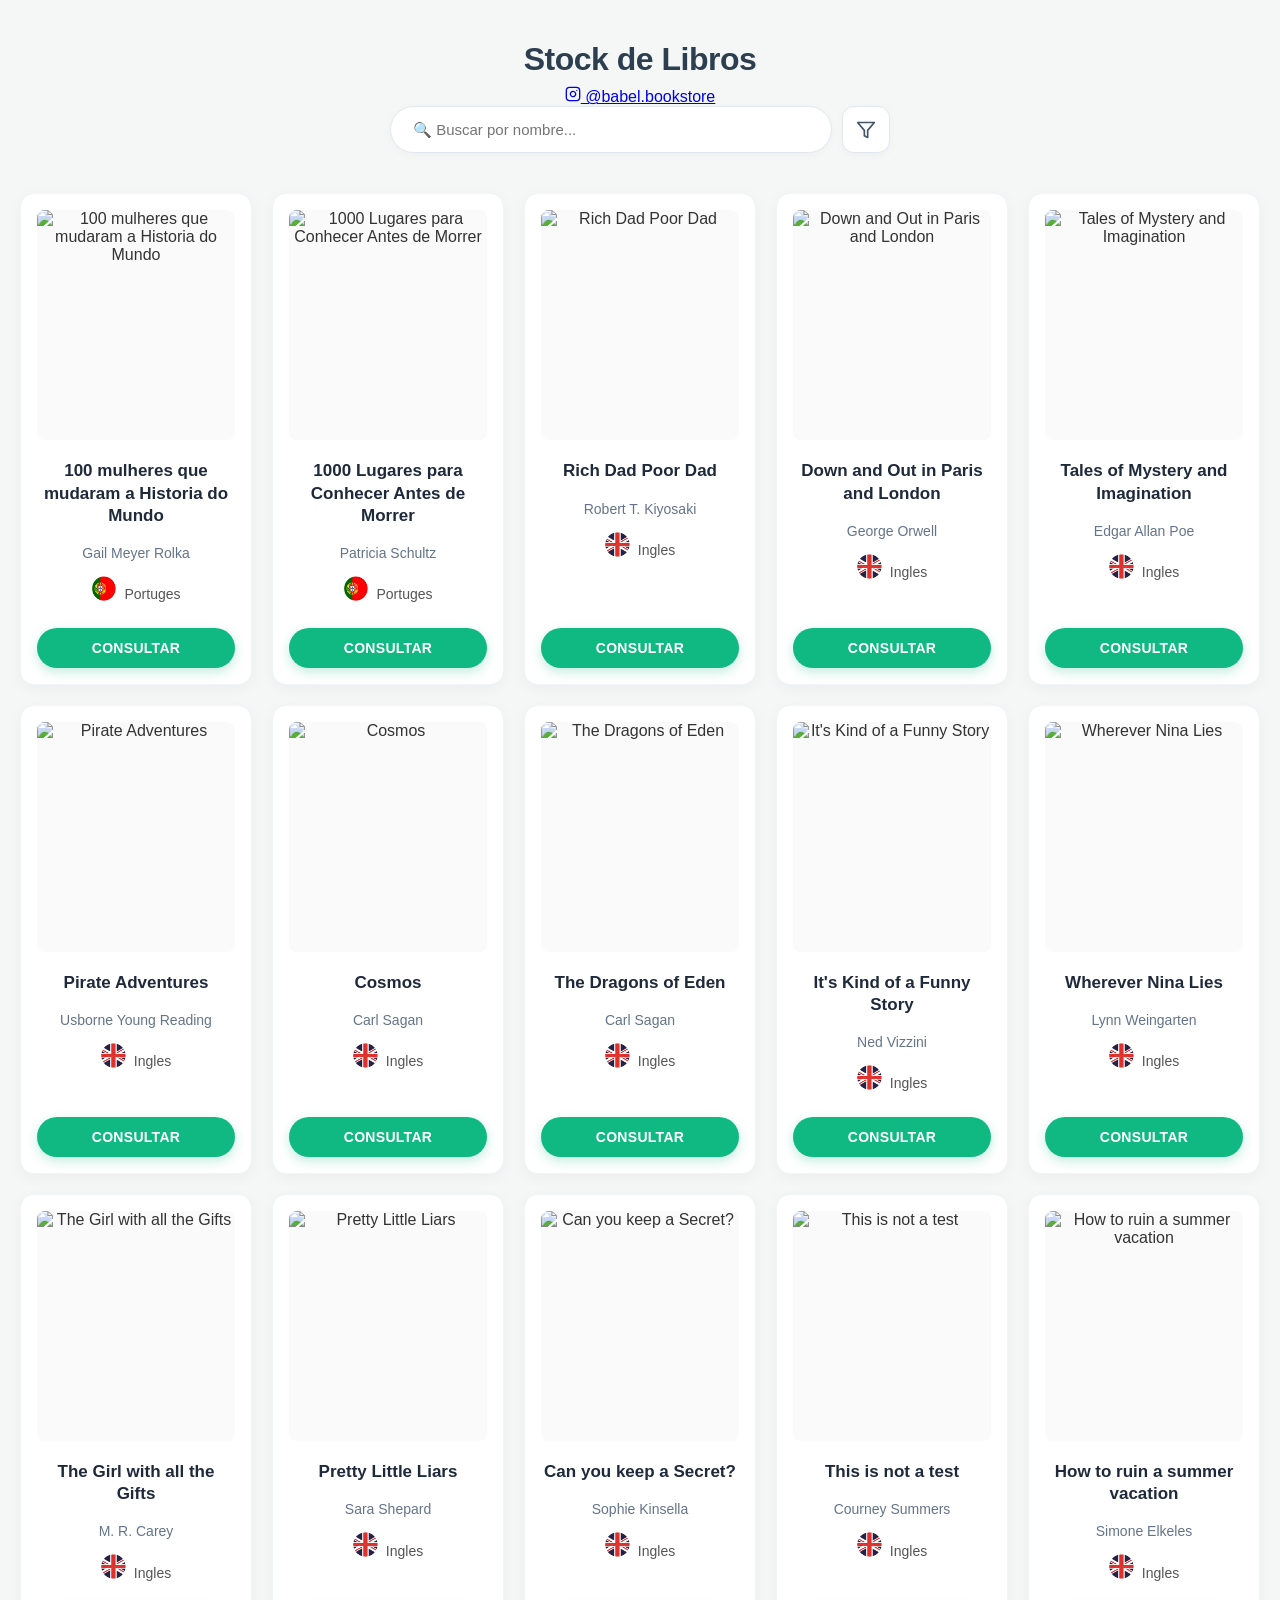
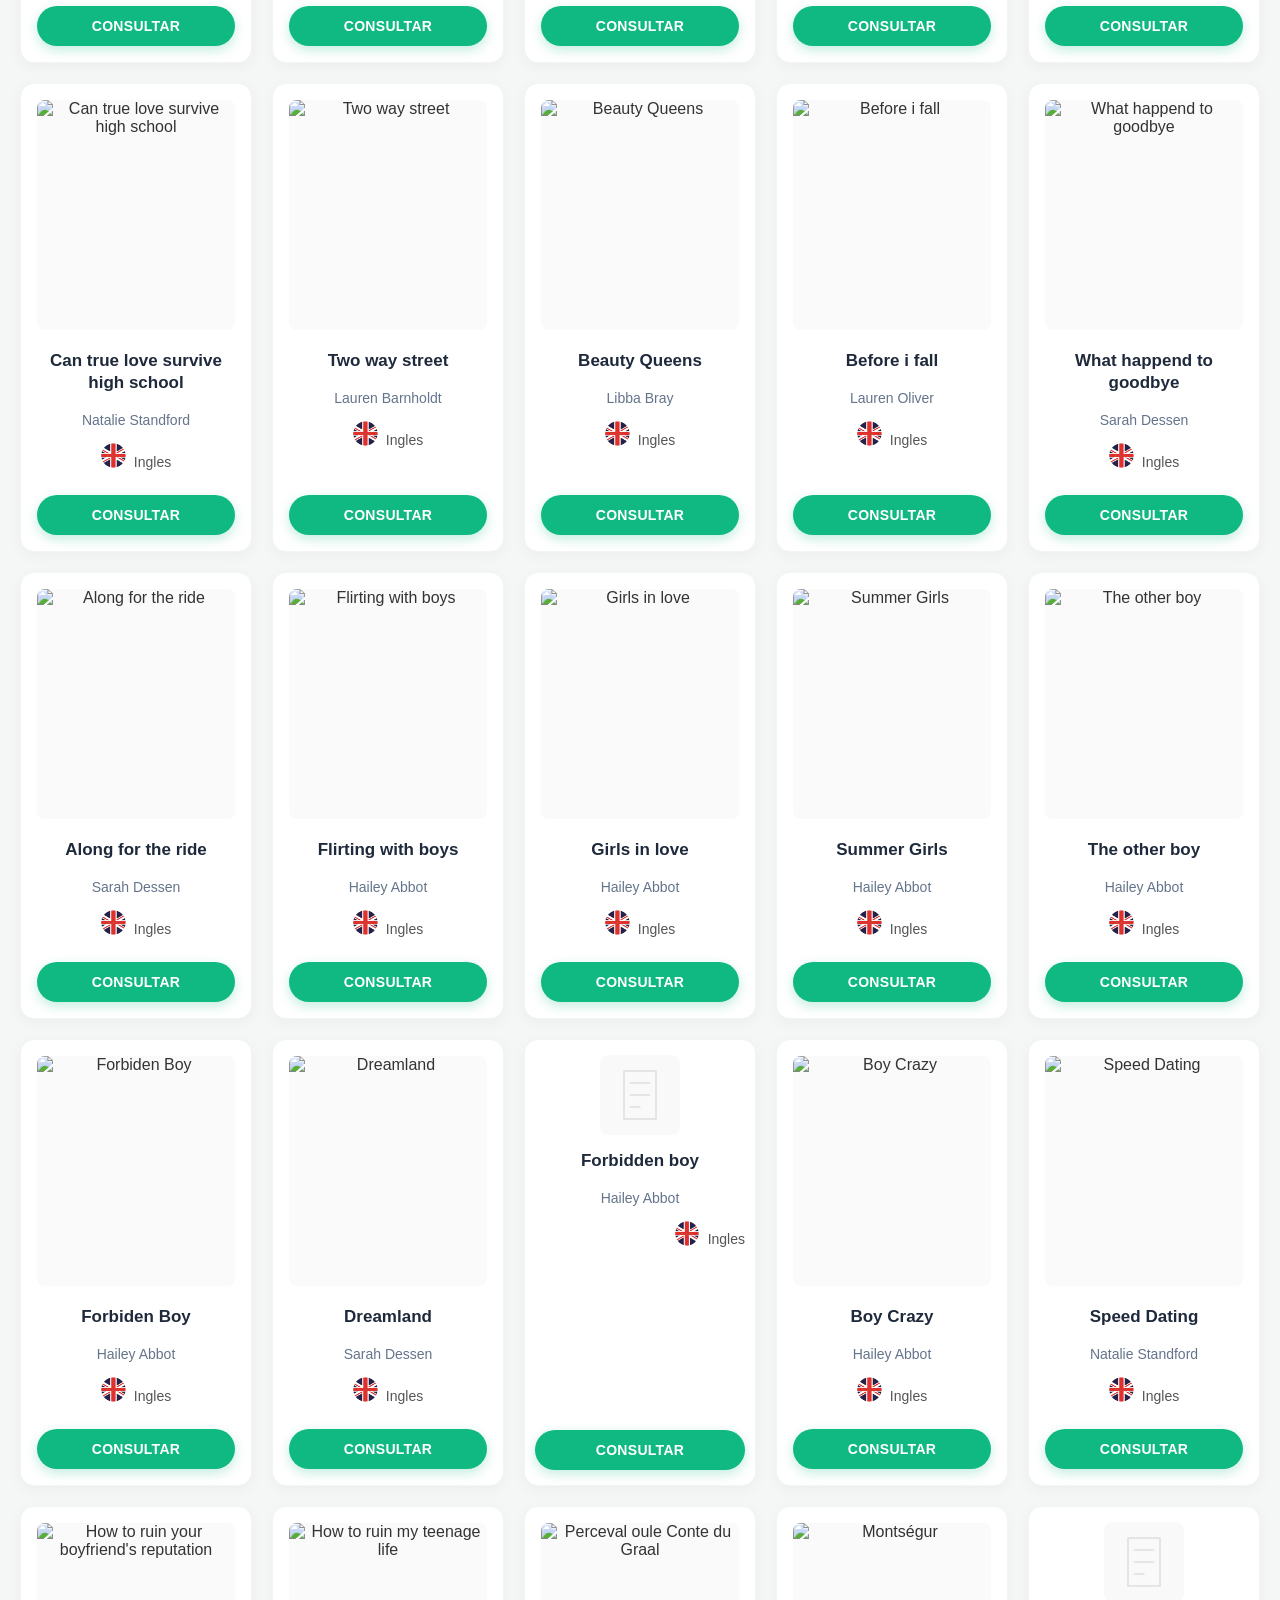
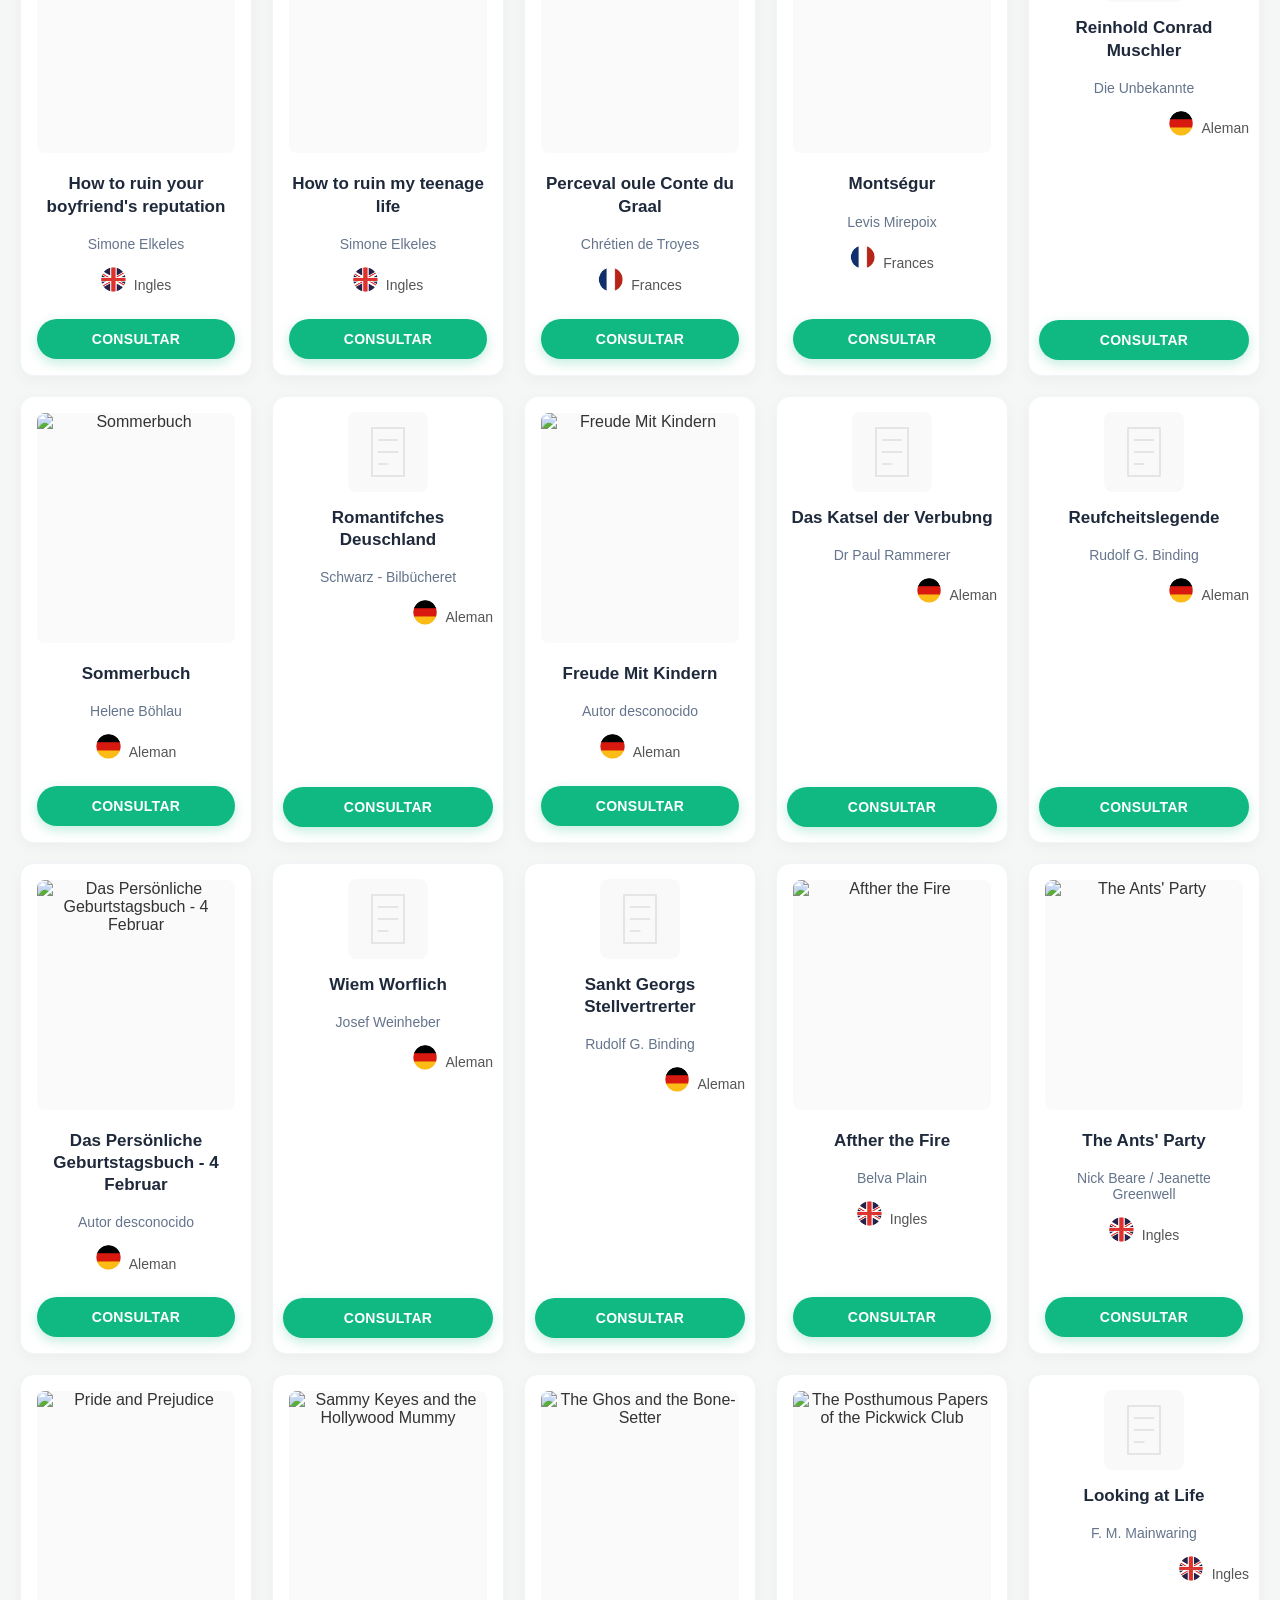
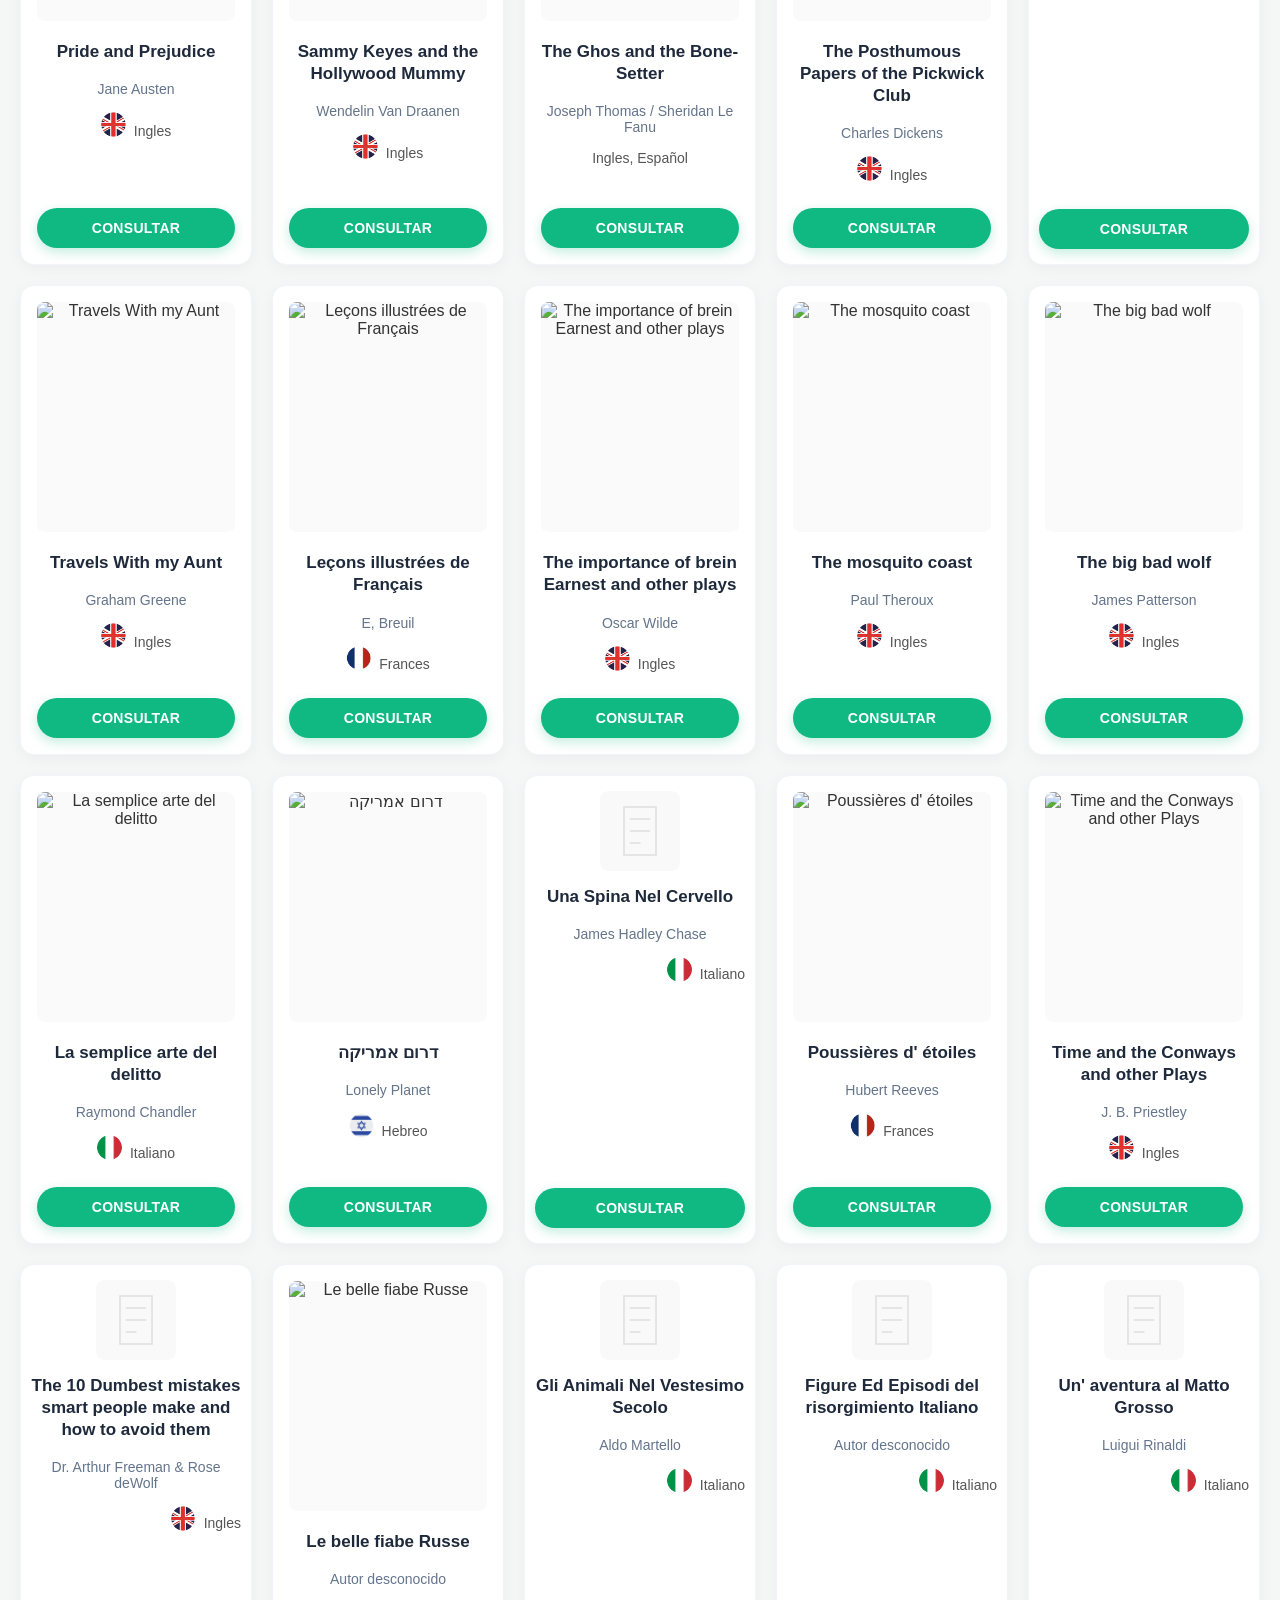
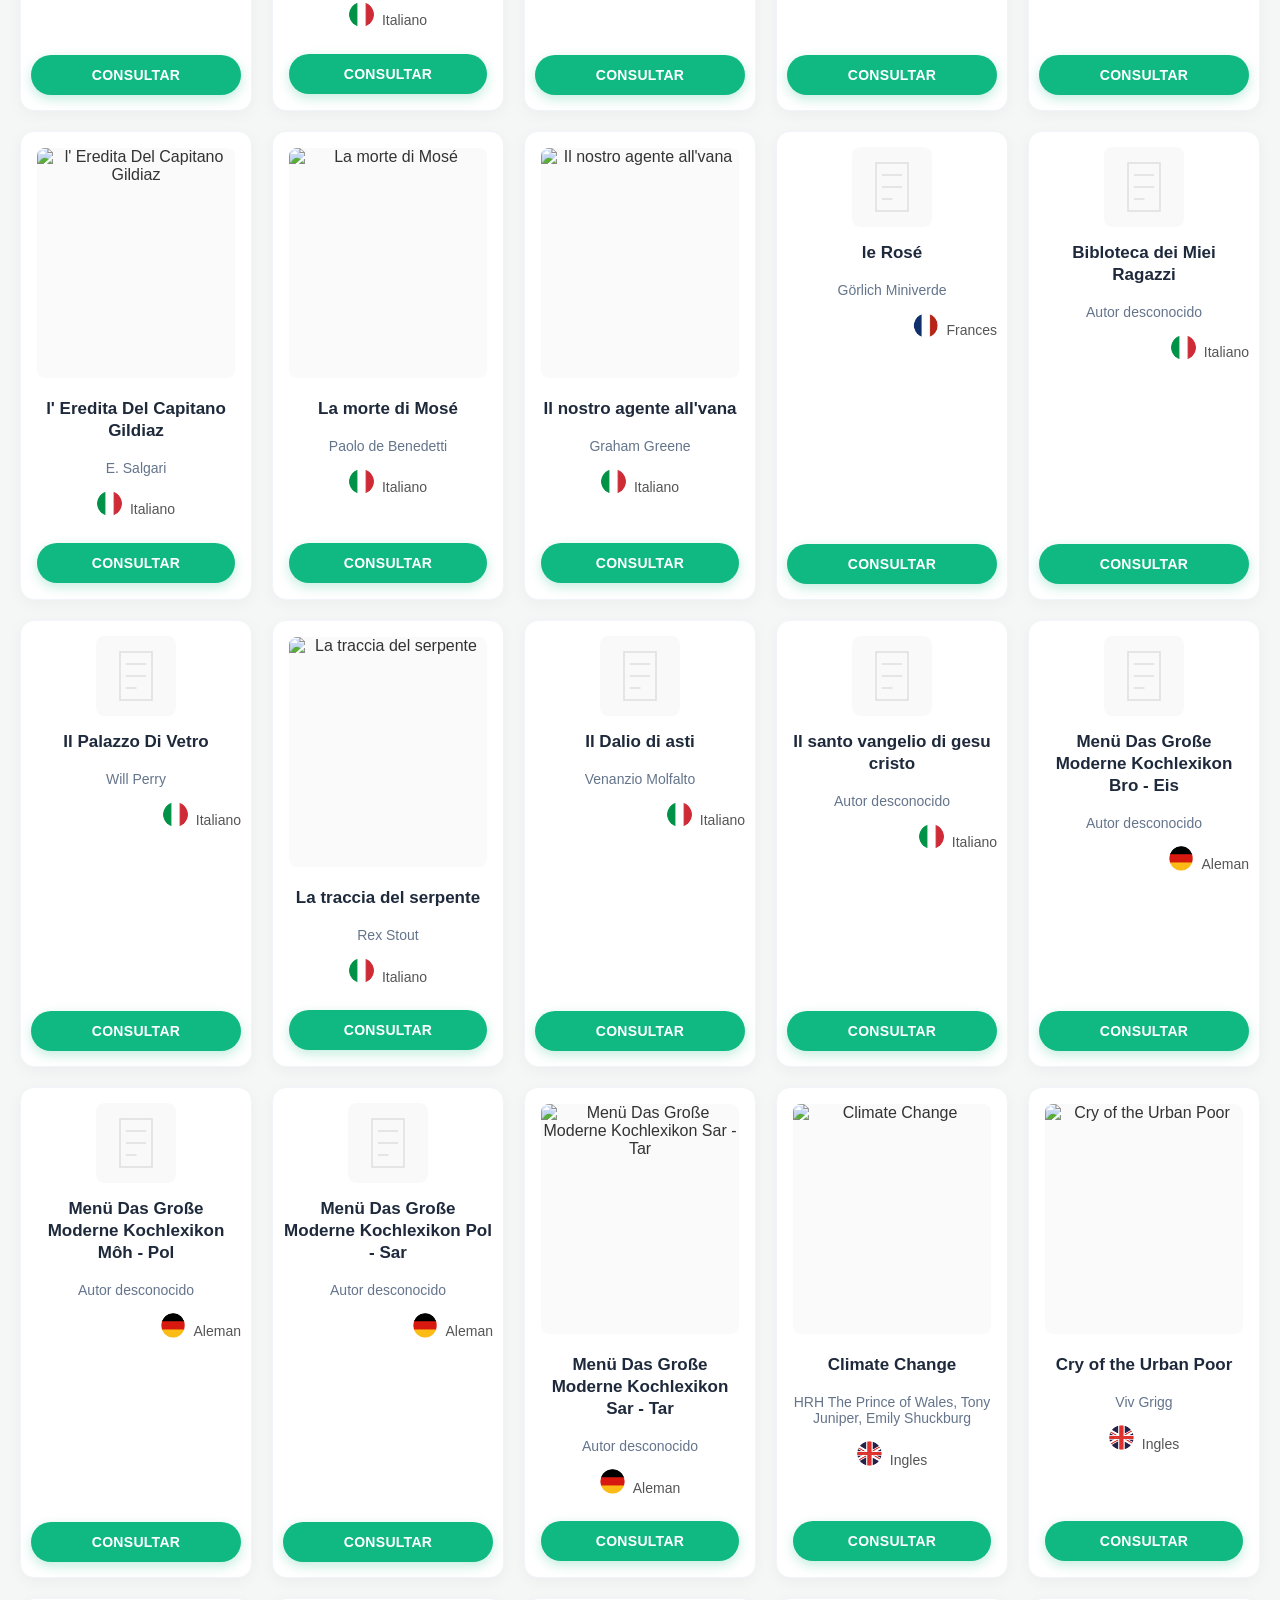
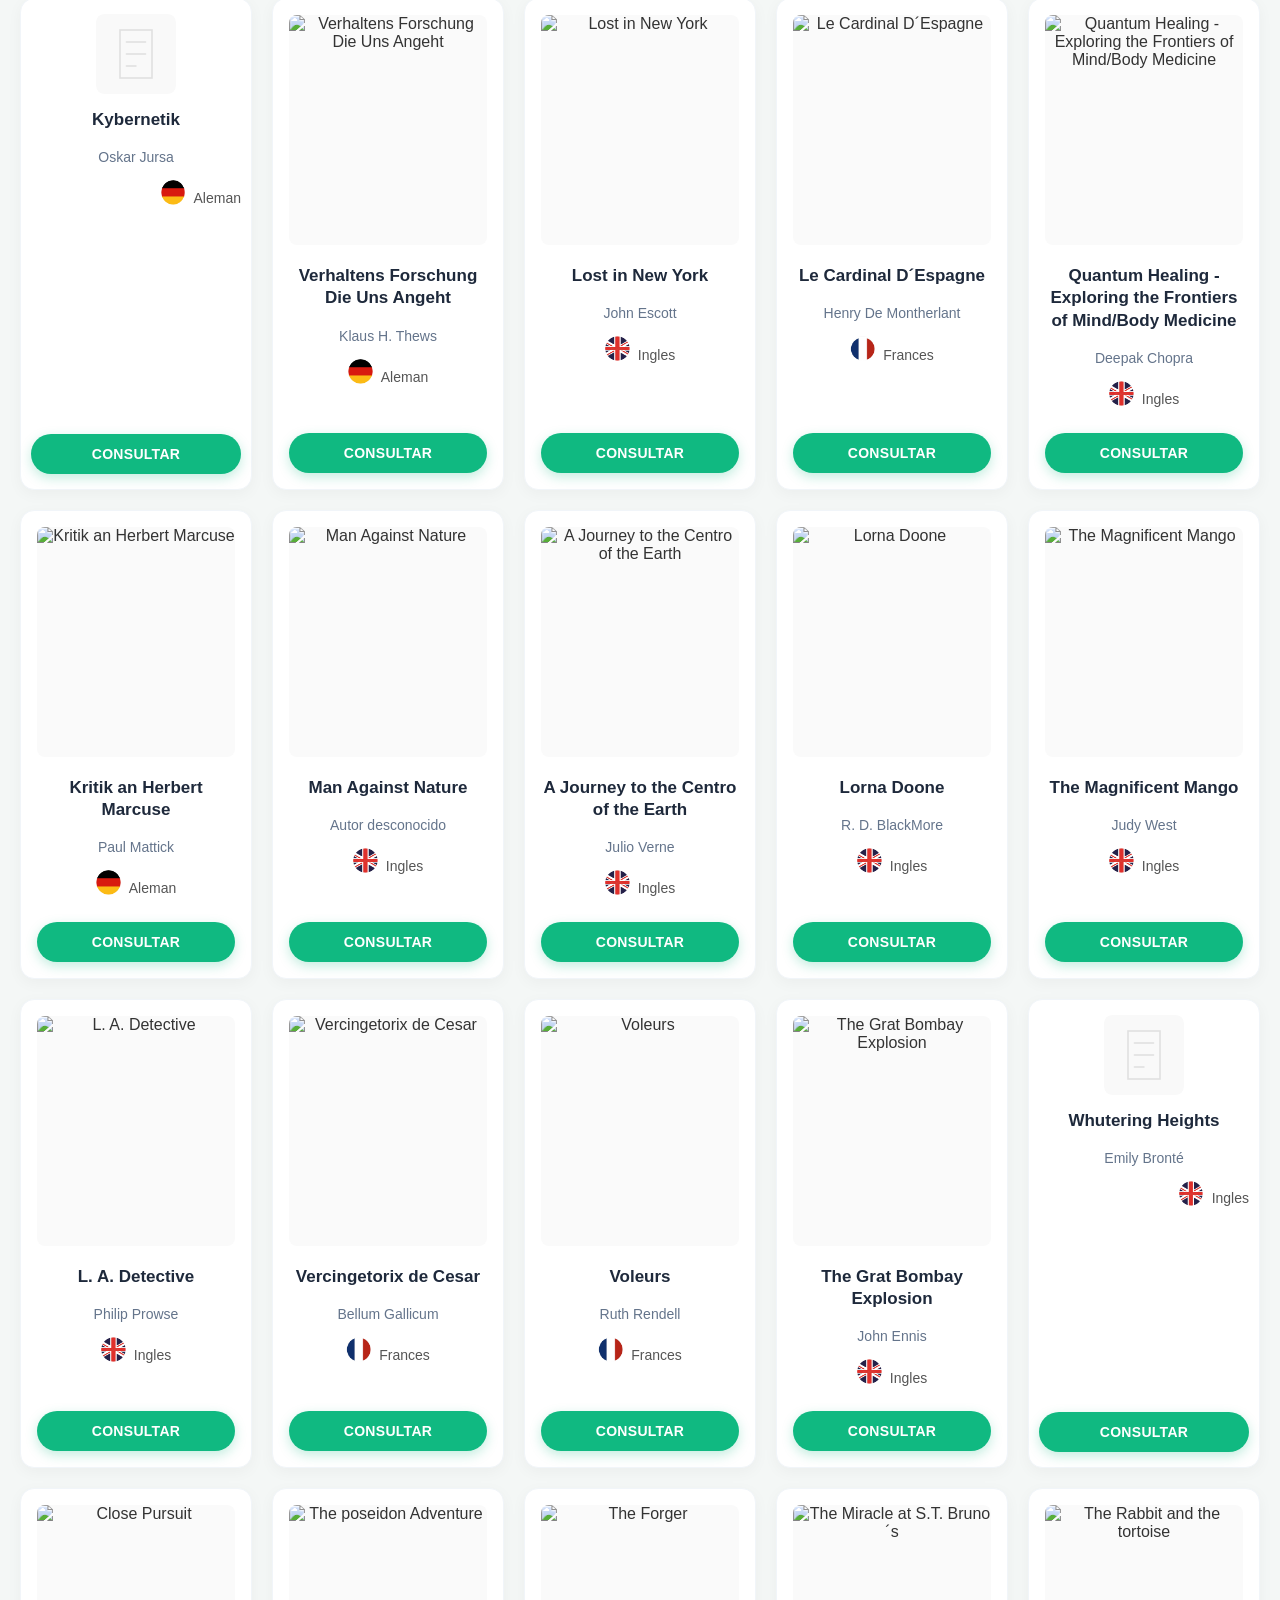
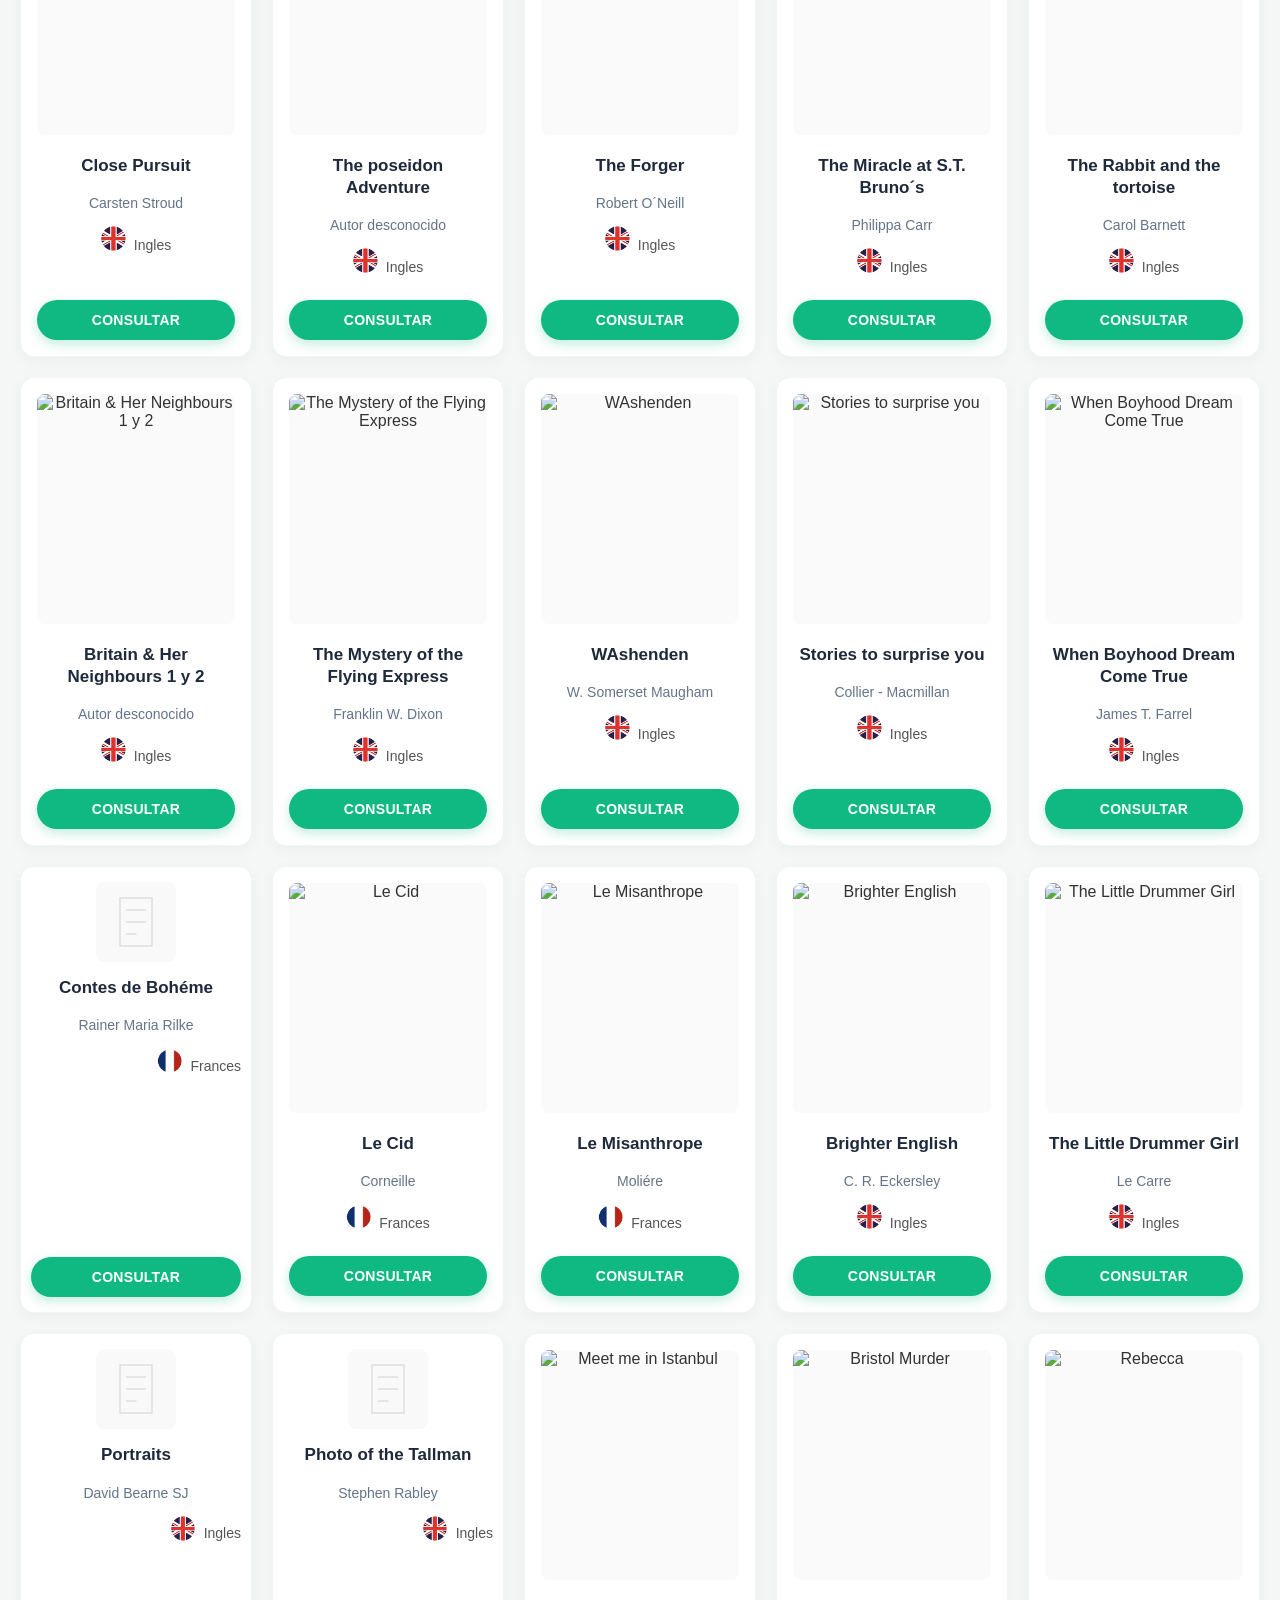
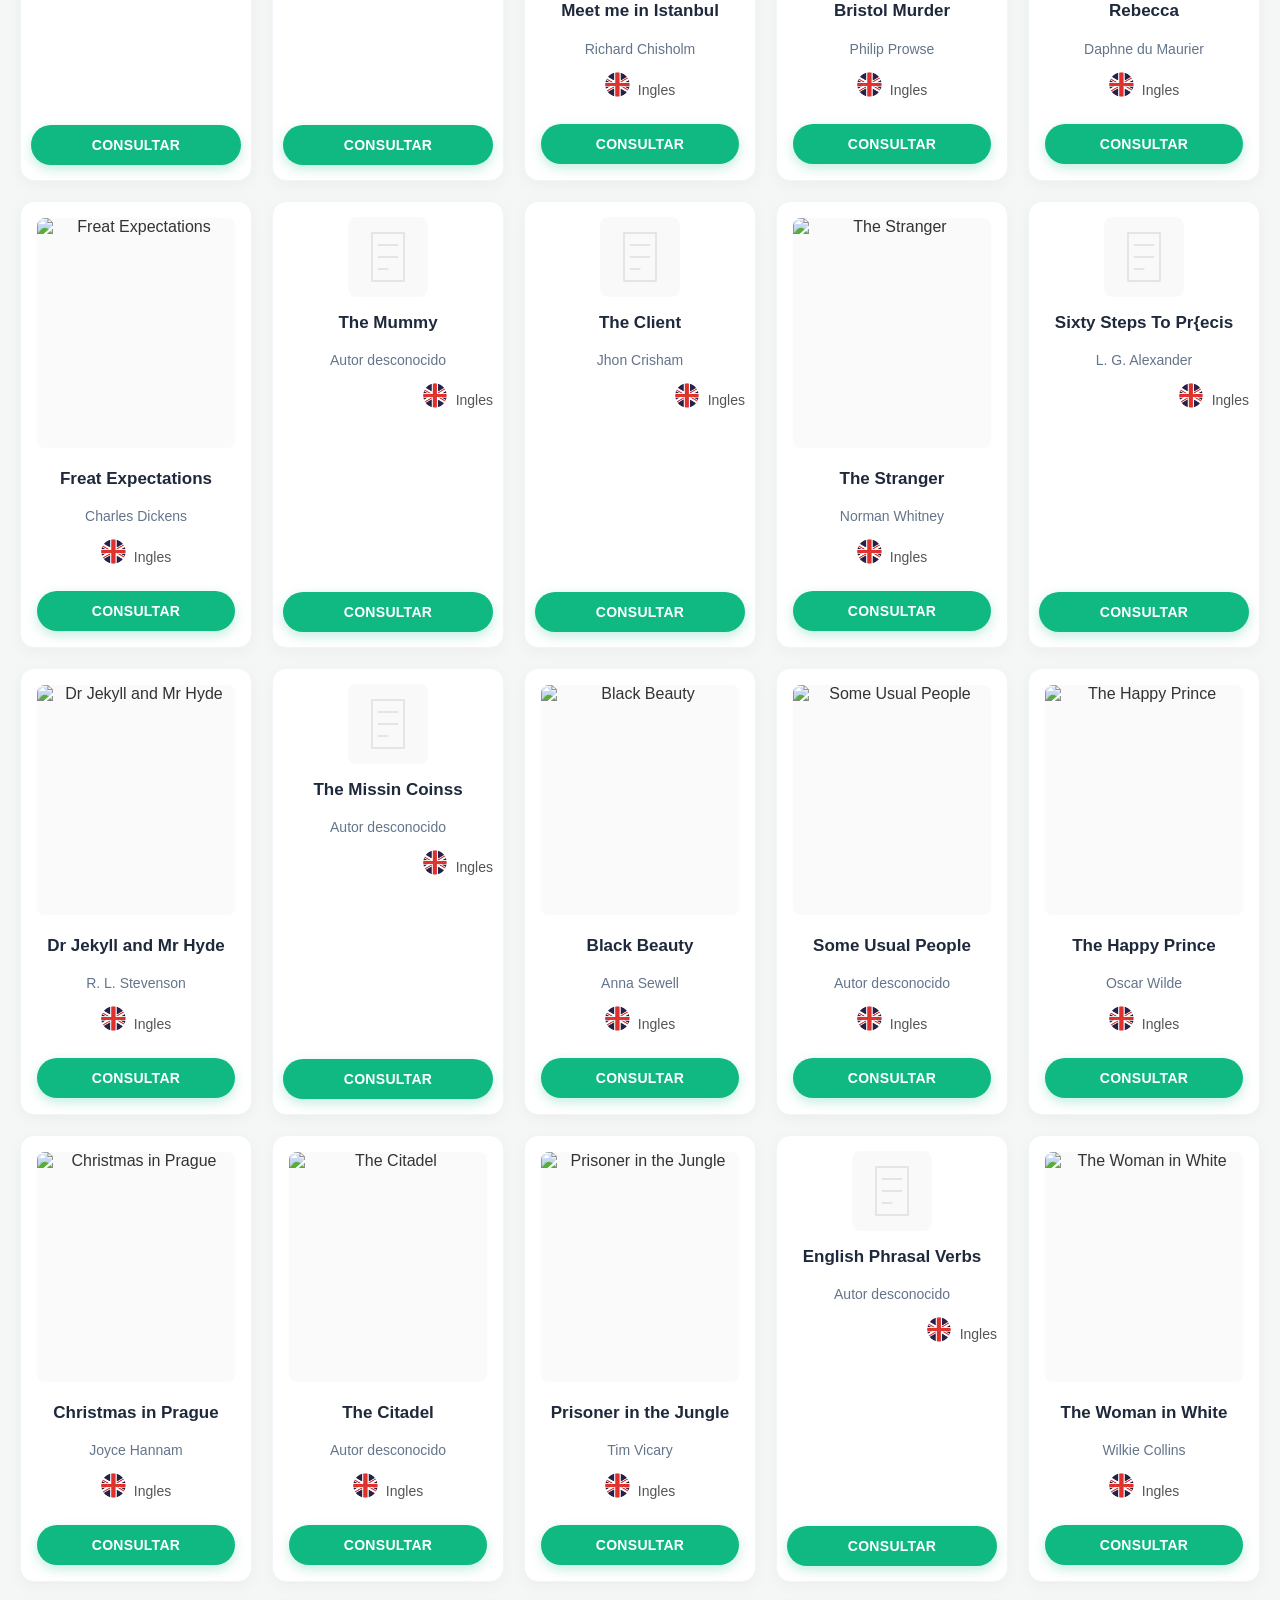
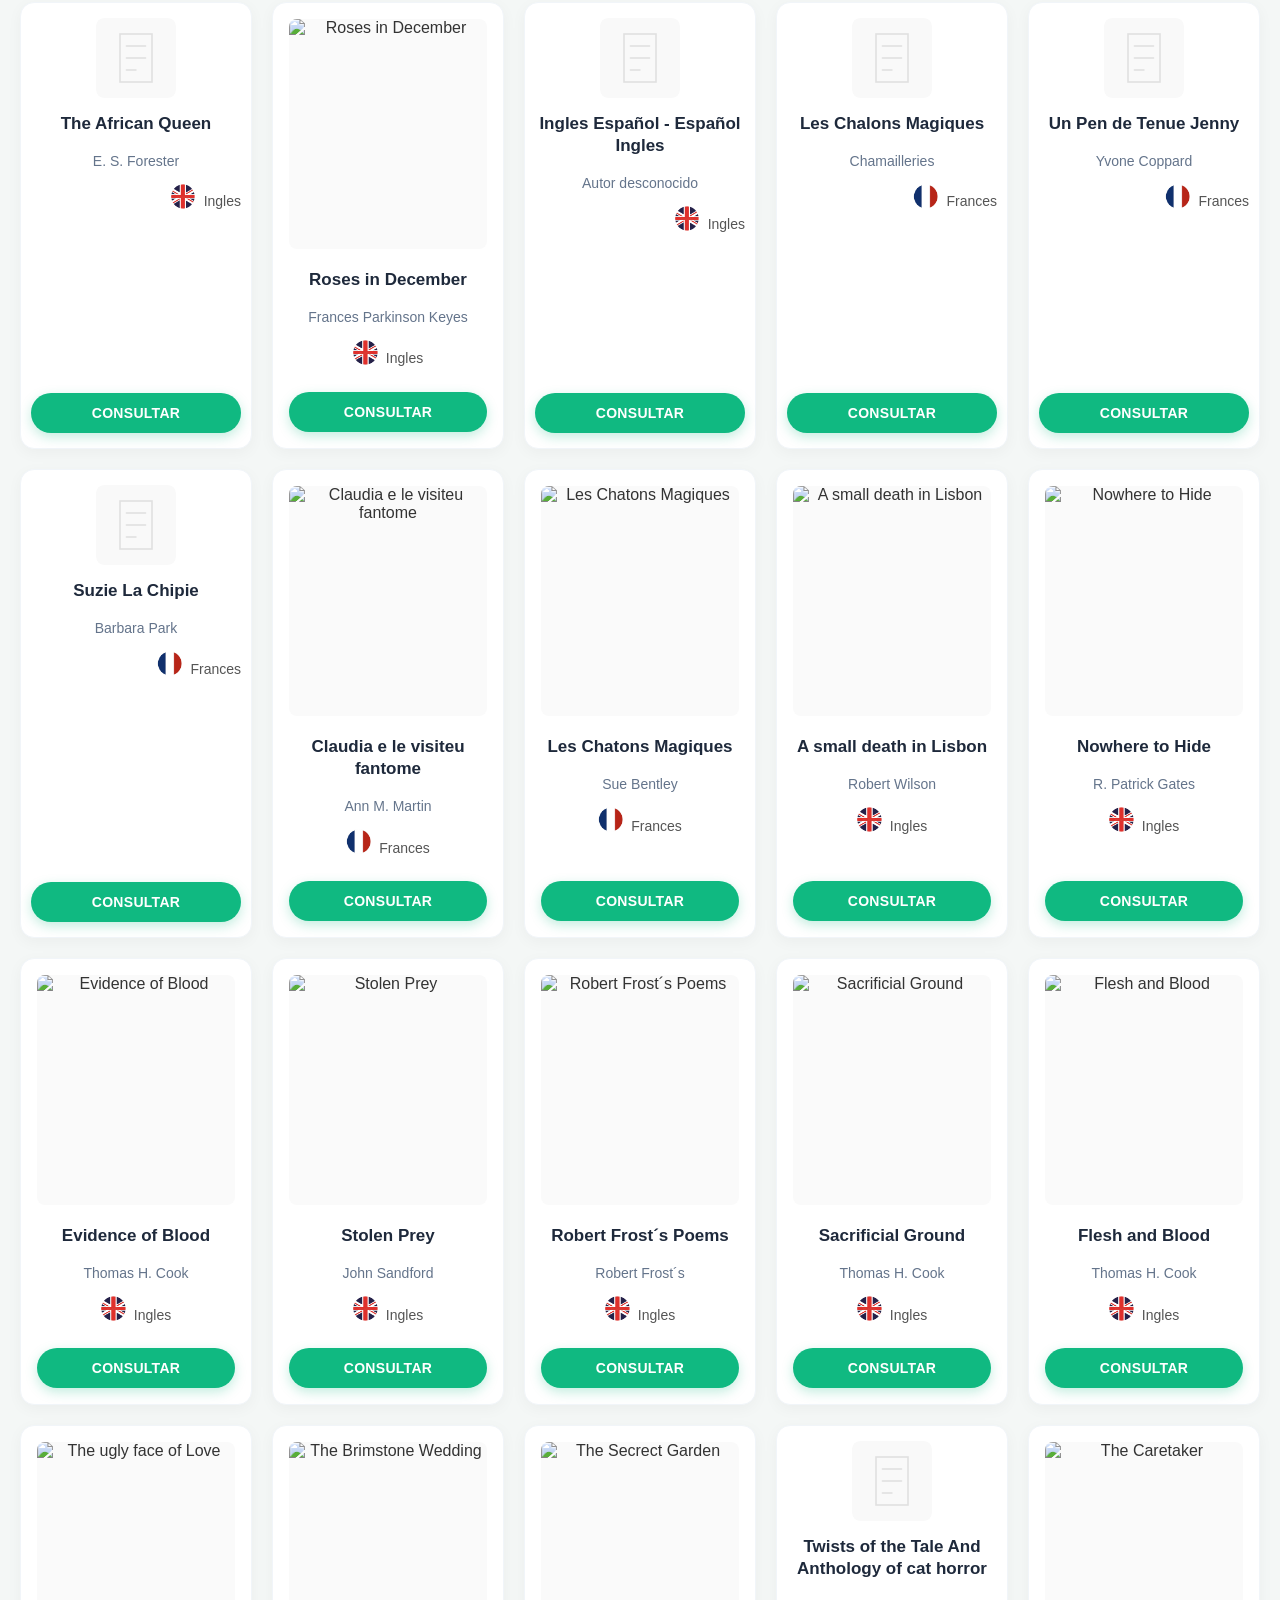
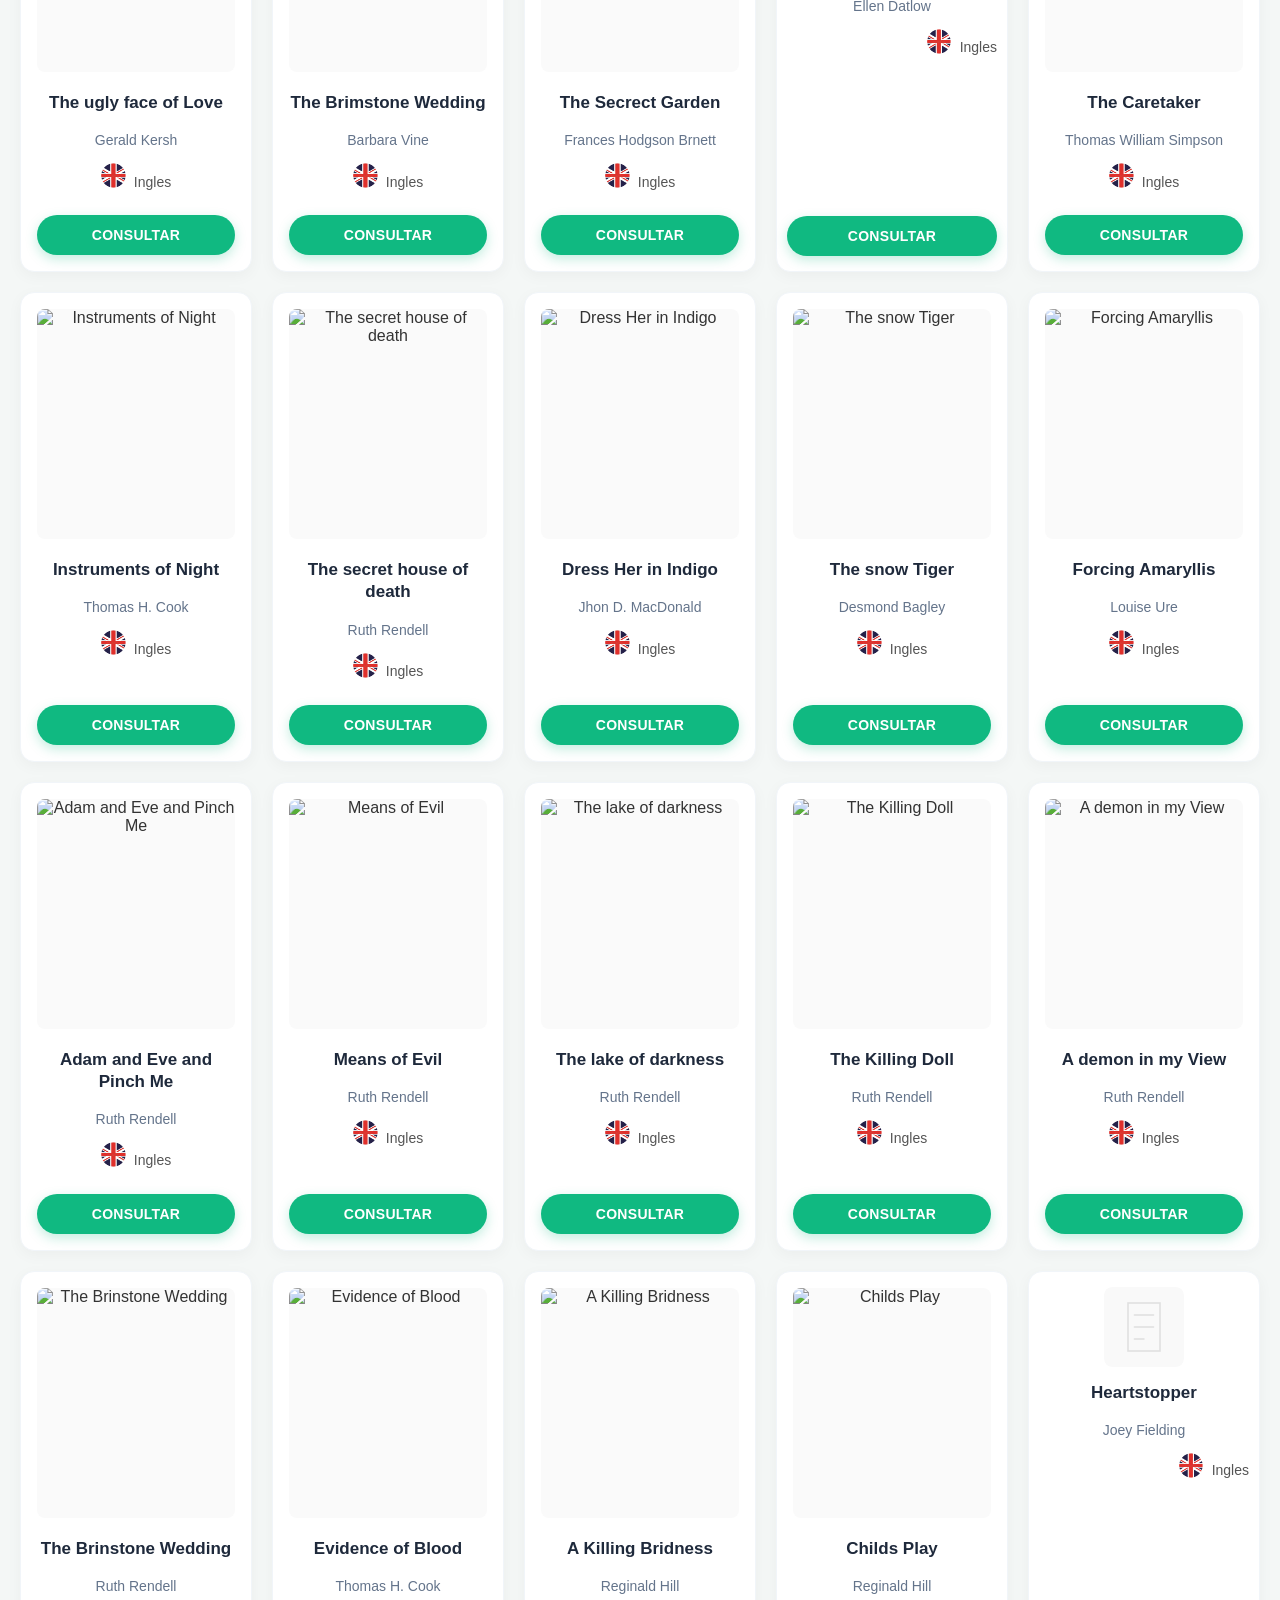
==== commit bc011ec3: "Add files via upload" ====
--- a/index.html
+++ b/index.html
@@ -9,9 +9,17 @@
 </head>
 <body>
 
-<div class="container">
-    <div class="header">
+<div class="header">
         <h1>Stock de Libros</h1>
+        
+        <a href="https://www.instagram.com/babel.bookstore/" target="_blank" class="ig-link">
+            <svg viewBox="0 0 24 24" width="16" height="16" stroke="currentColor" stroke-width="2" fill="none" stroke-linecap="round" stroke-linejoin="round">
+                <rect x="2" y="2" width="20" height="20" rx="5" ry="5"></rect>
+                <path d="M16 11.37A4 4 0 1 1 12.63 8 4 4 0 0 1 16 11.37z"></path>
+                <line x1="17.5" y1="6.5" x2="17.51" y2="6.5"></line>
+            </svg>
+            @babel.bookstore
+        </a>
         <div class="search-group">
             <input type="text" id="searchInput" class="search-bar" placeholder="🔍 Buscar por nombre...">
             <button id="btnOpenFilters" class="btn-open-filters">
--- a/style.css
+++ b/style.css
@@ -26,7 +26,7 @@
     font-weight: 700;
     letter-spacing: -0.5px;
     color: #2c3e50;
-    margin-bottom: 25px;
+    margin-bottom: 8px; /* Reducimos este margen (antes era 25px) */
 }
 
 .search-bar {
@@ -397,4 +397,5 @@
     font-size: 15px;
     cursor: pointer;
     flex: 2; /* Ocupa más espacio que el botón limpiar */
-}+}
+
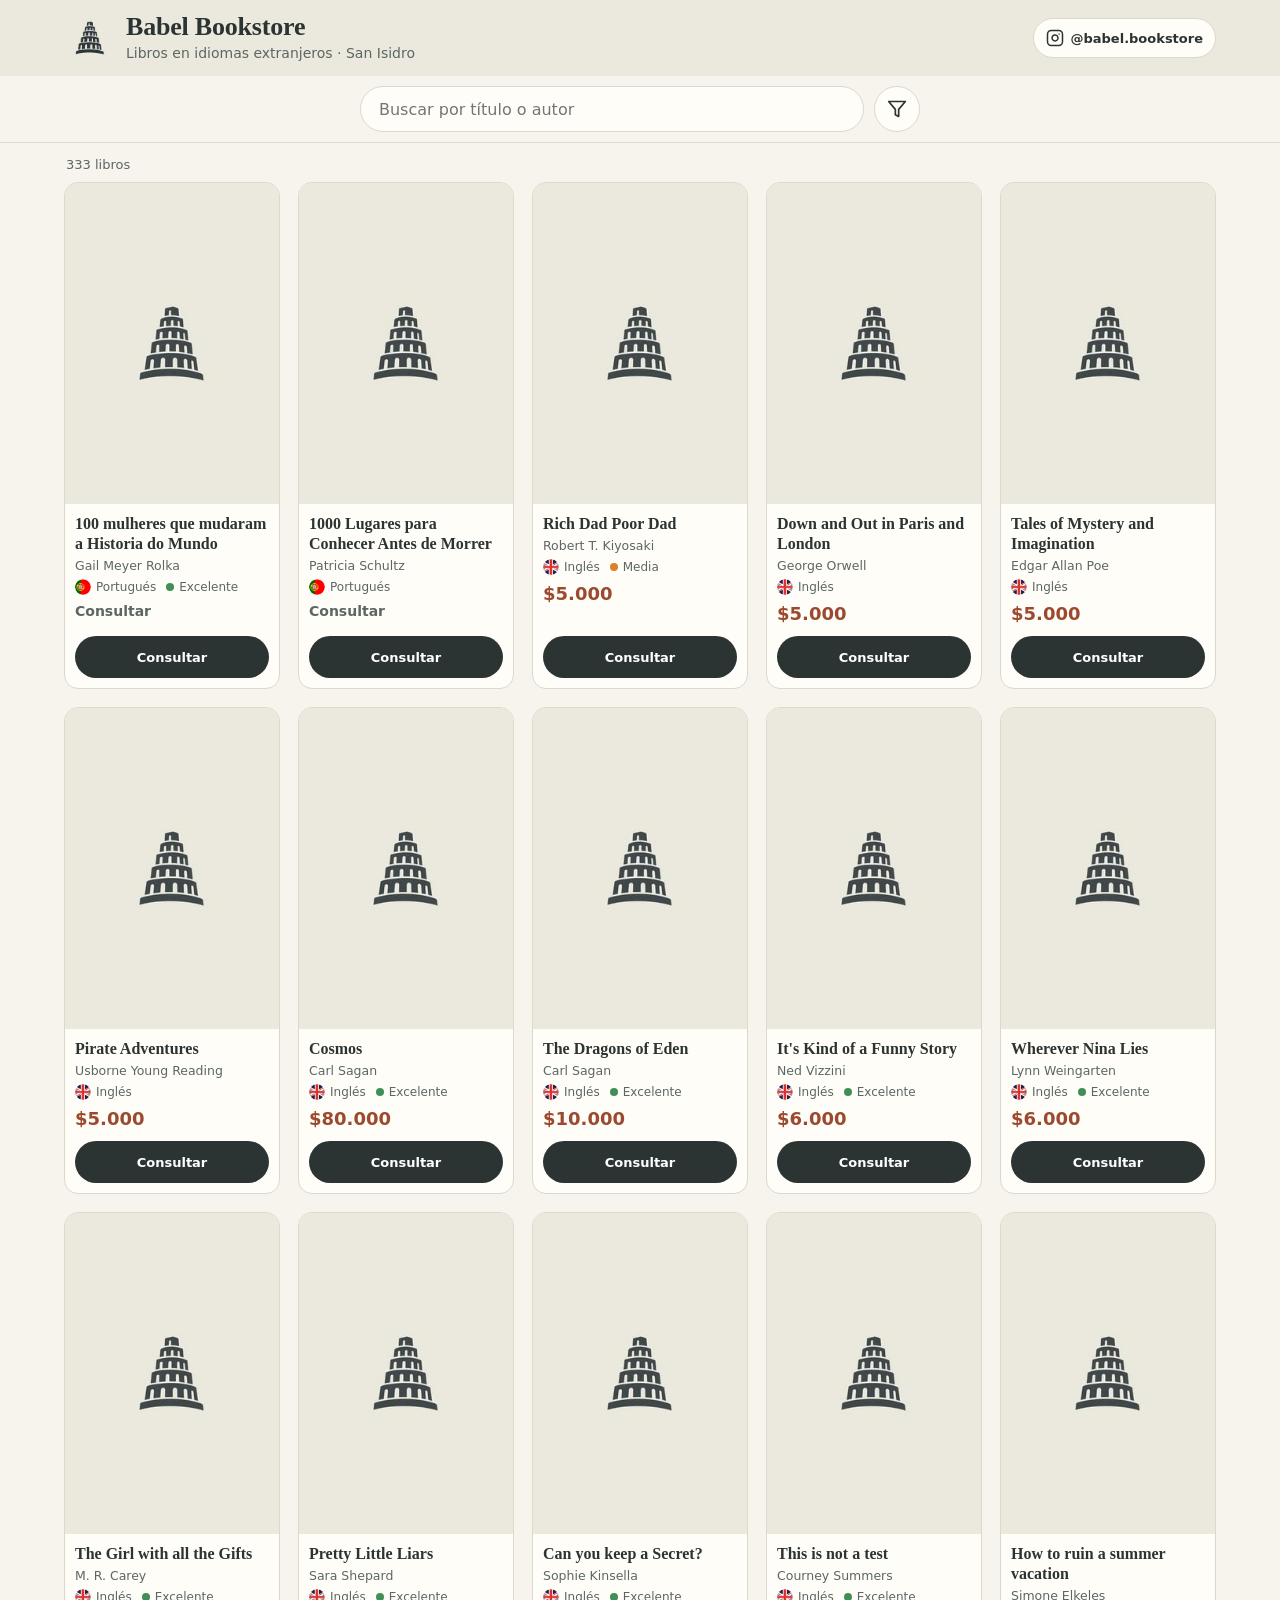
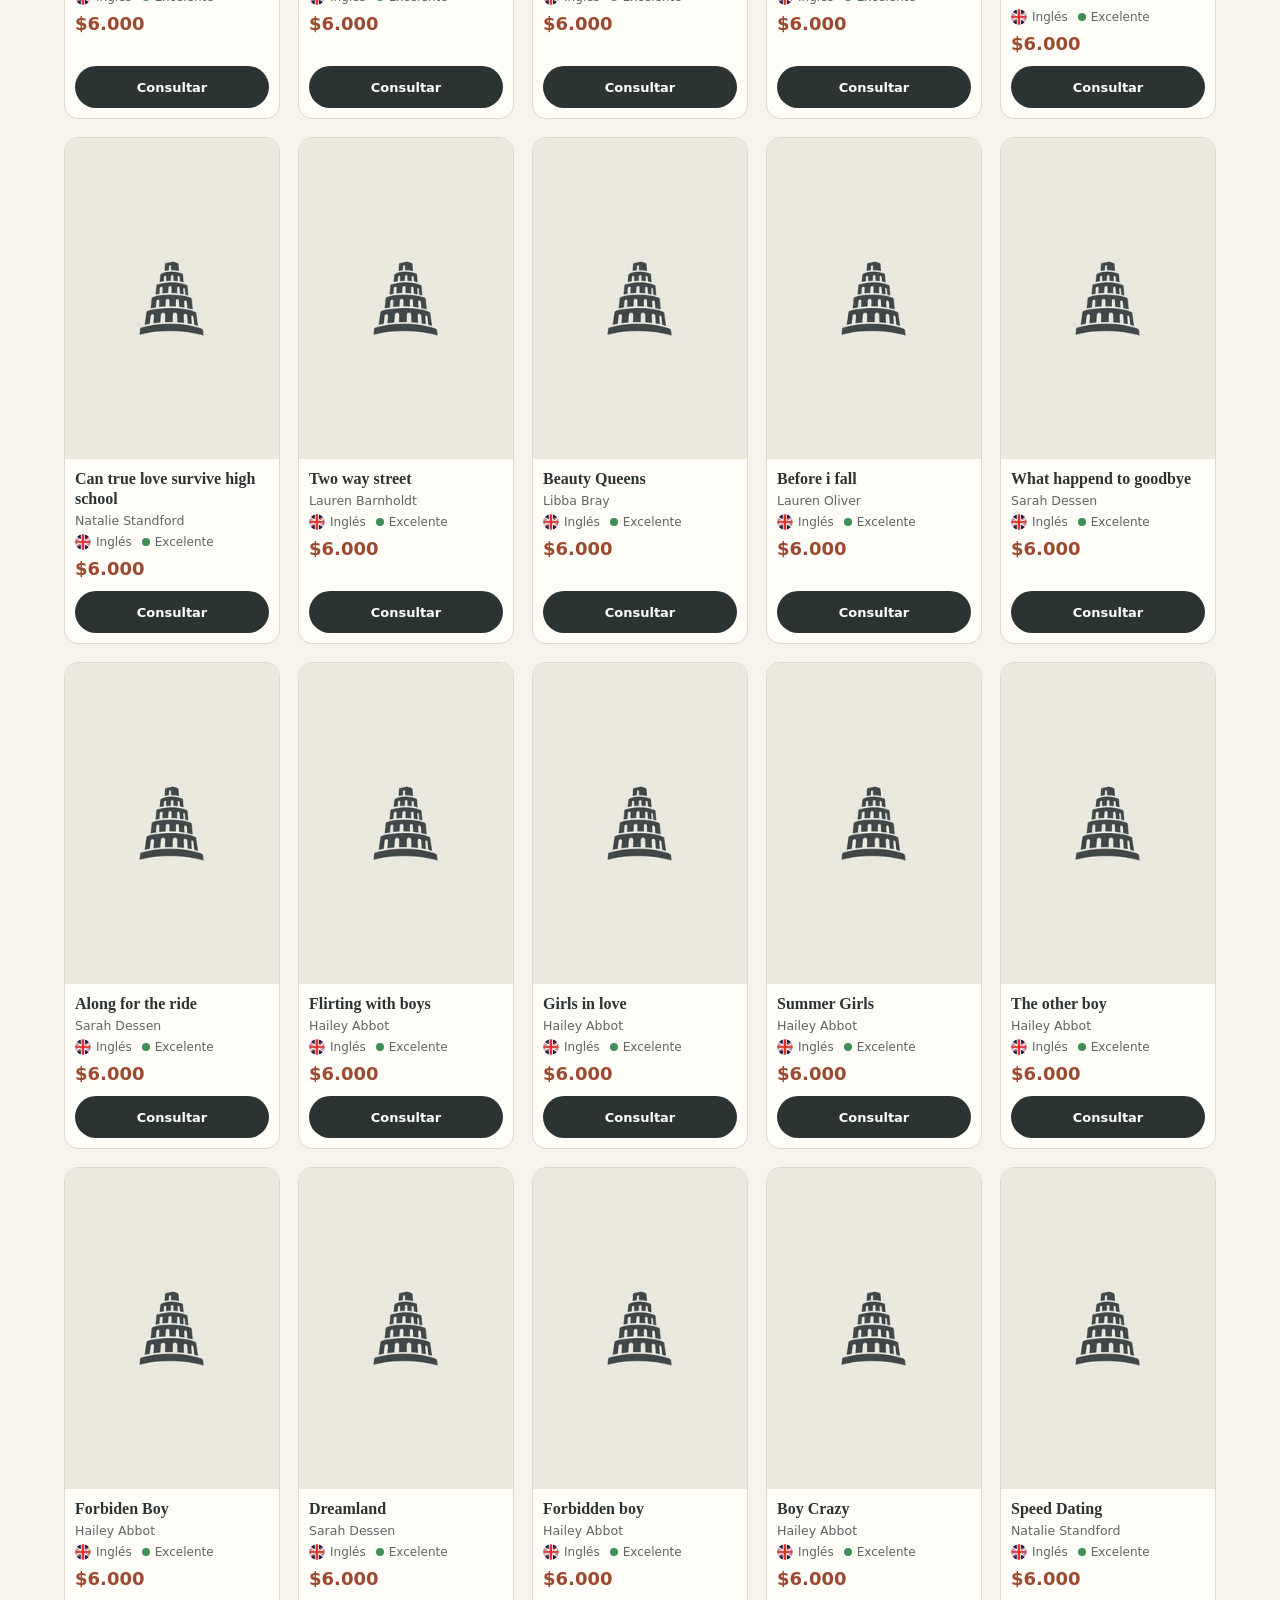
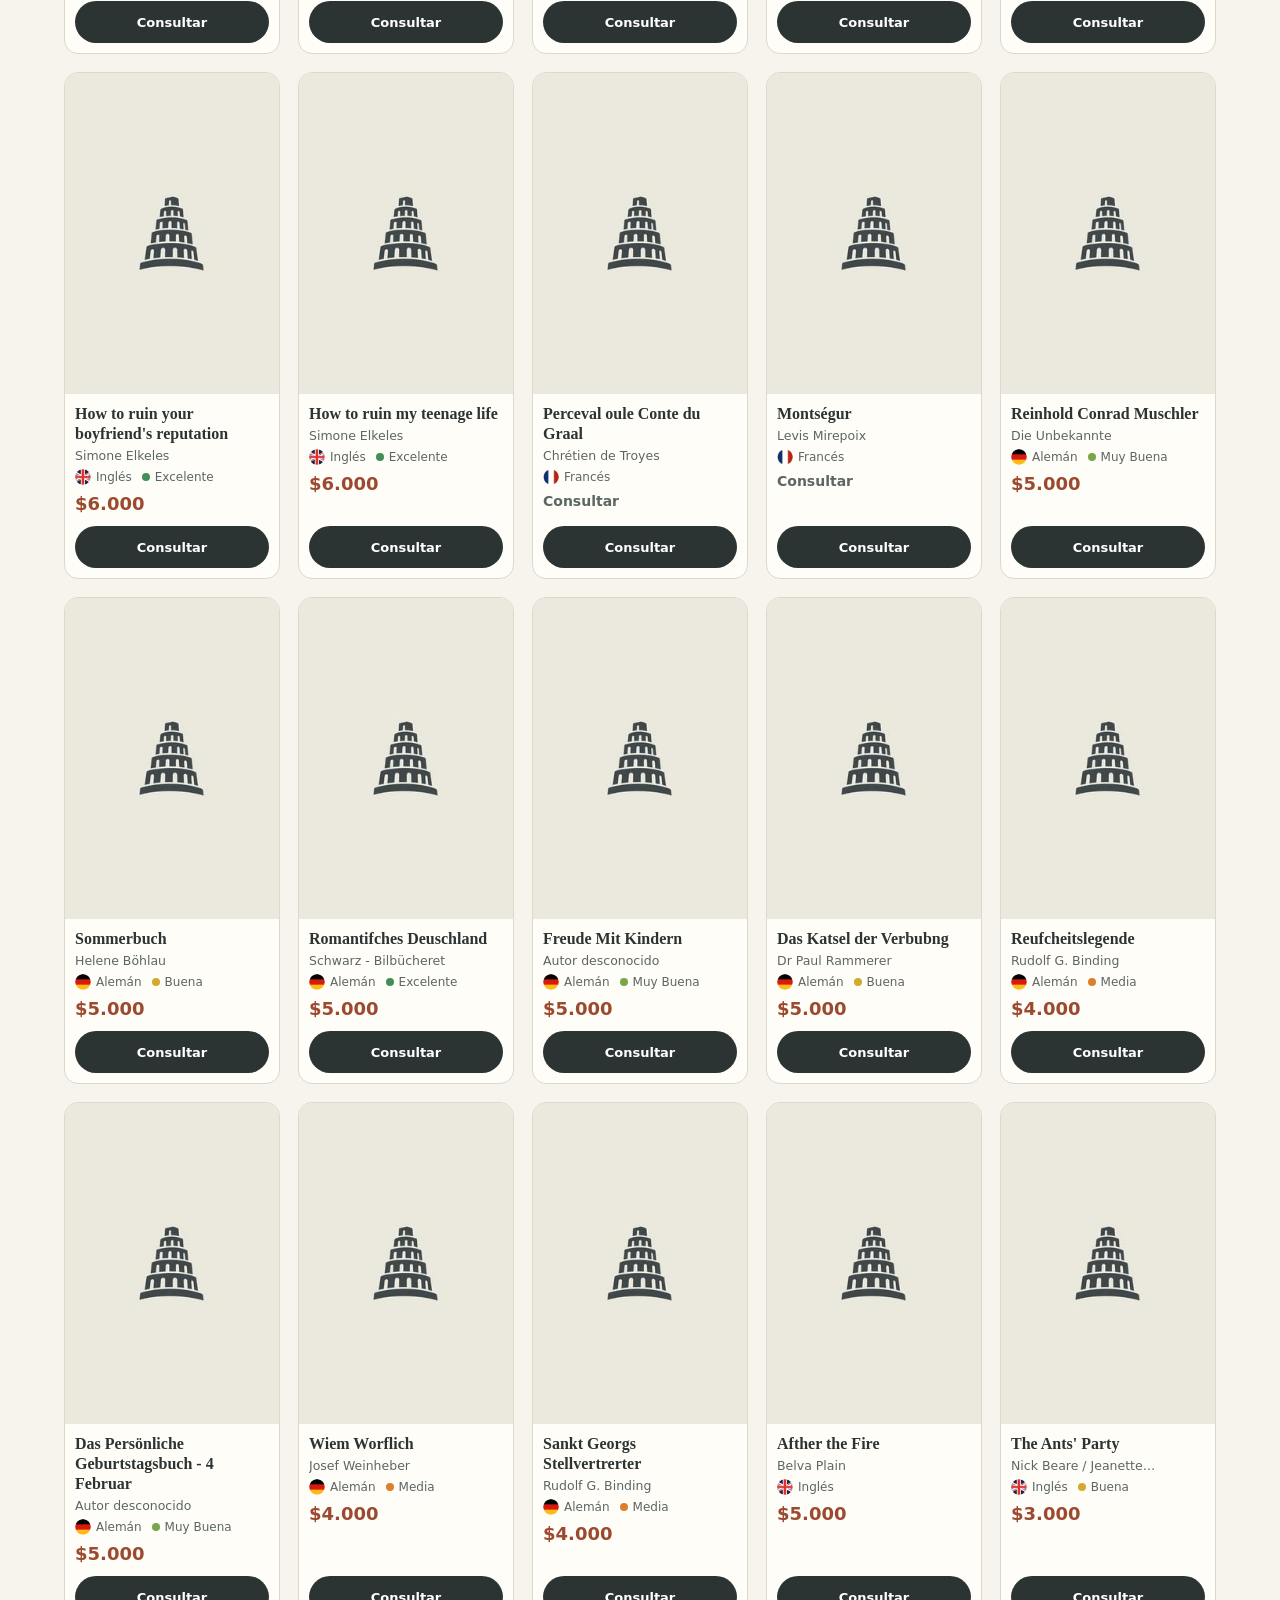
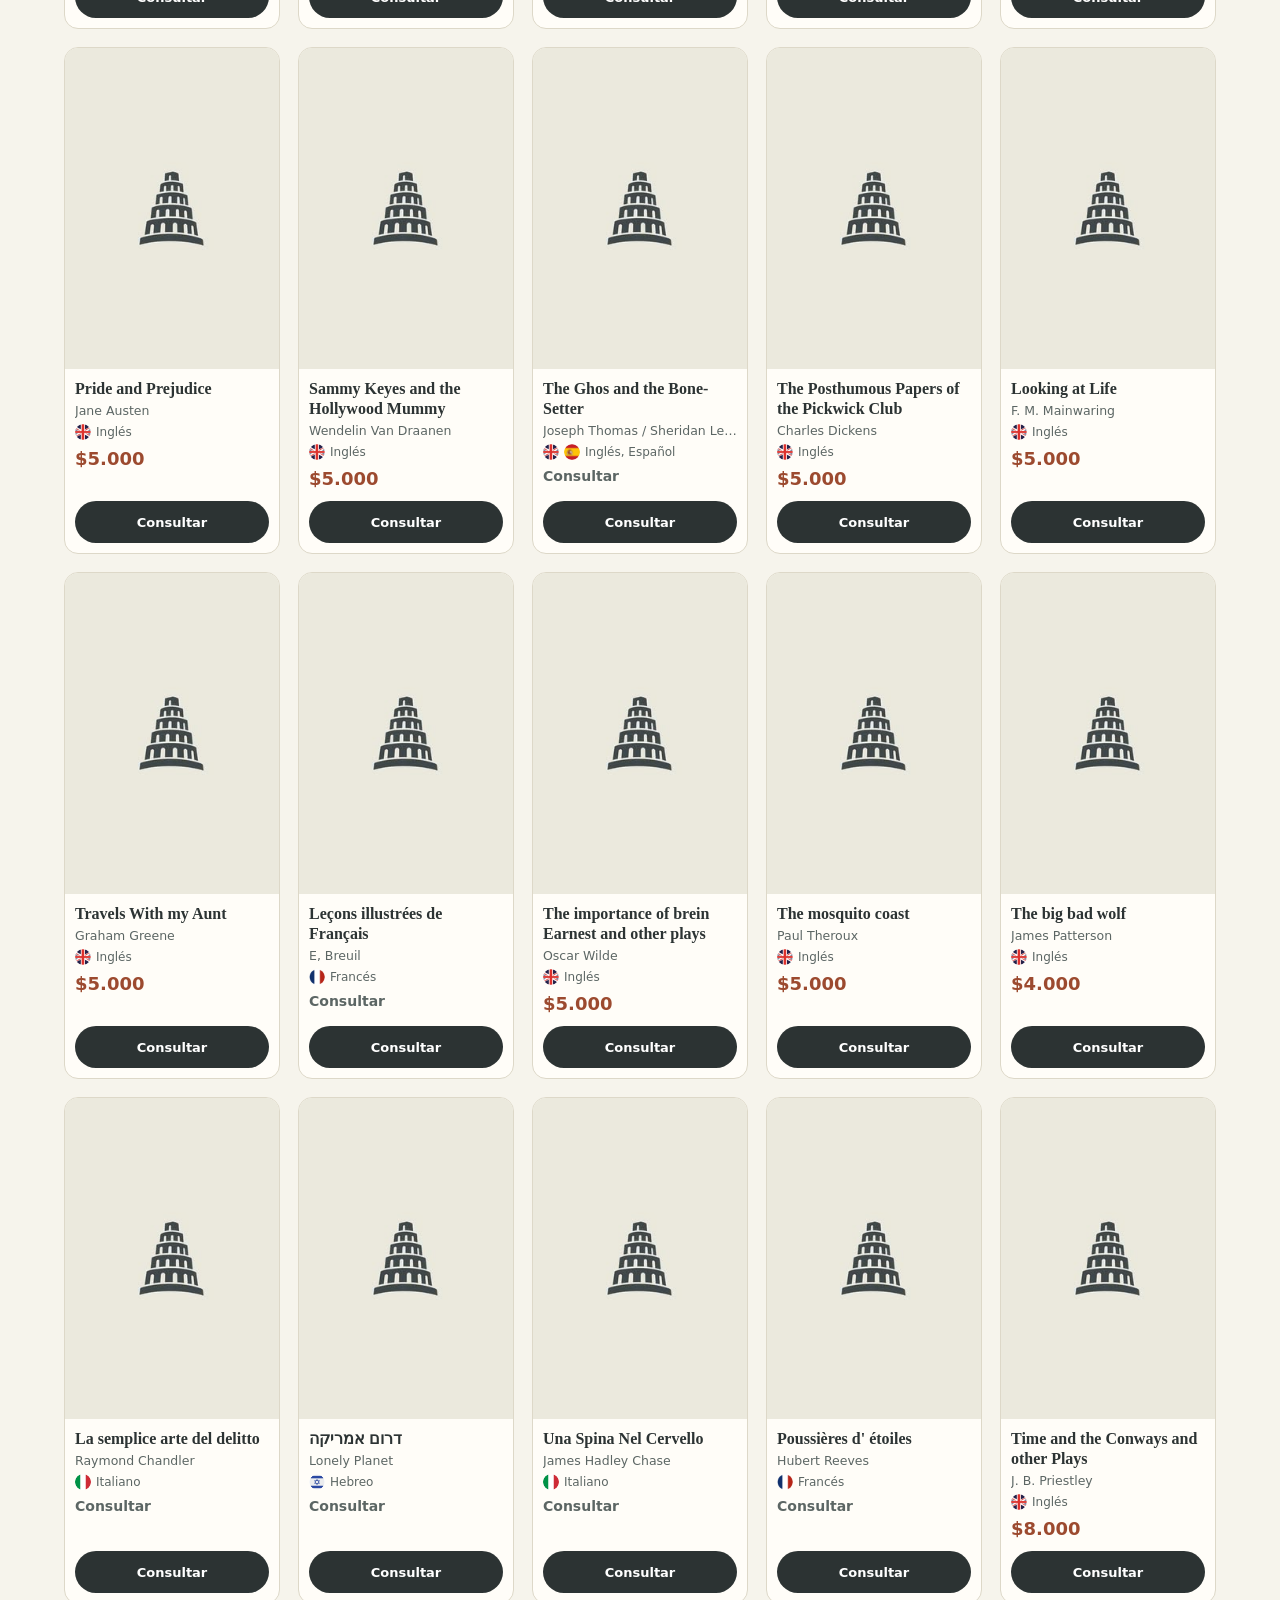
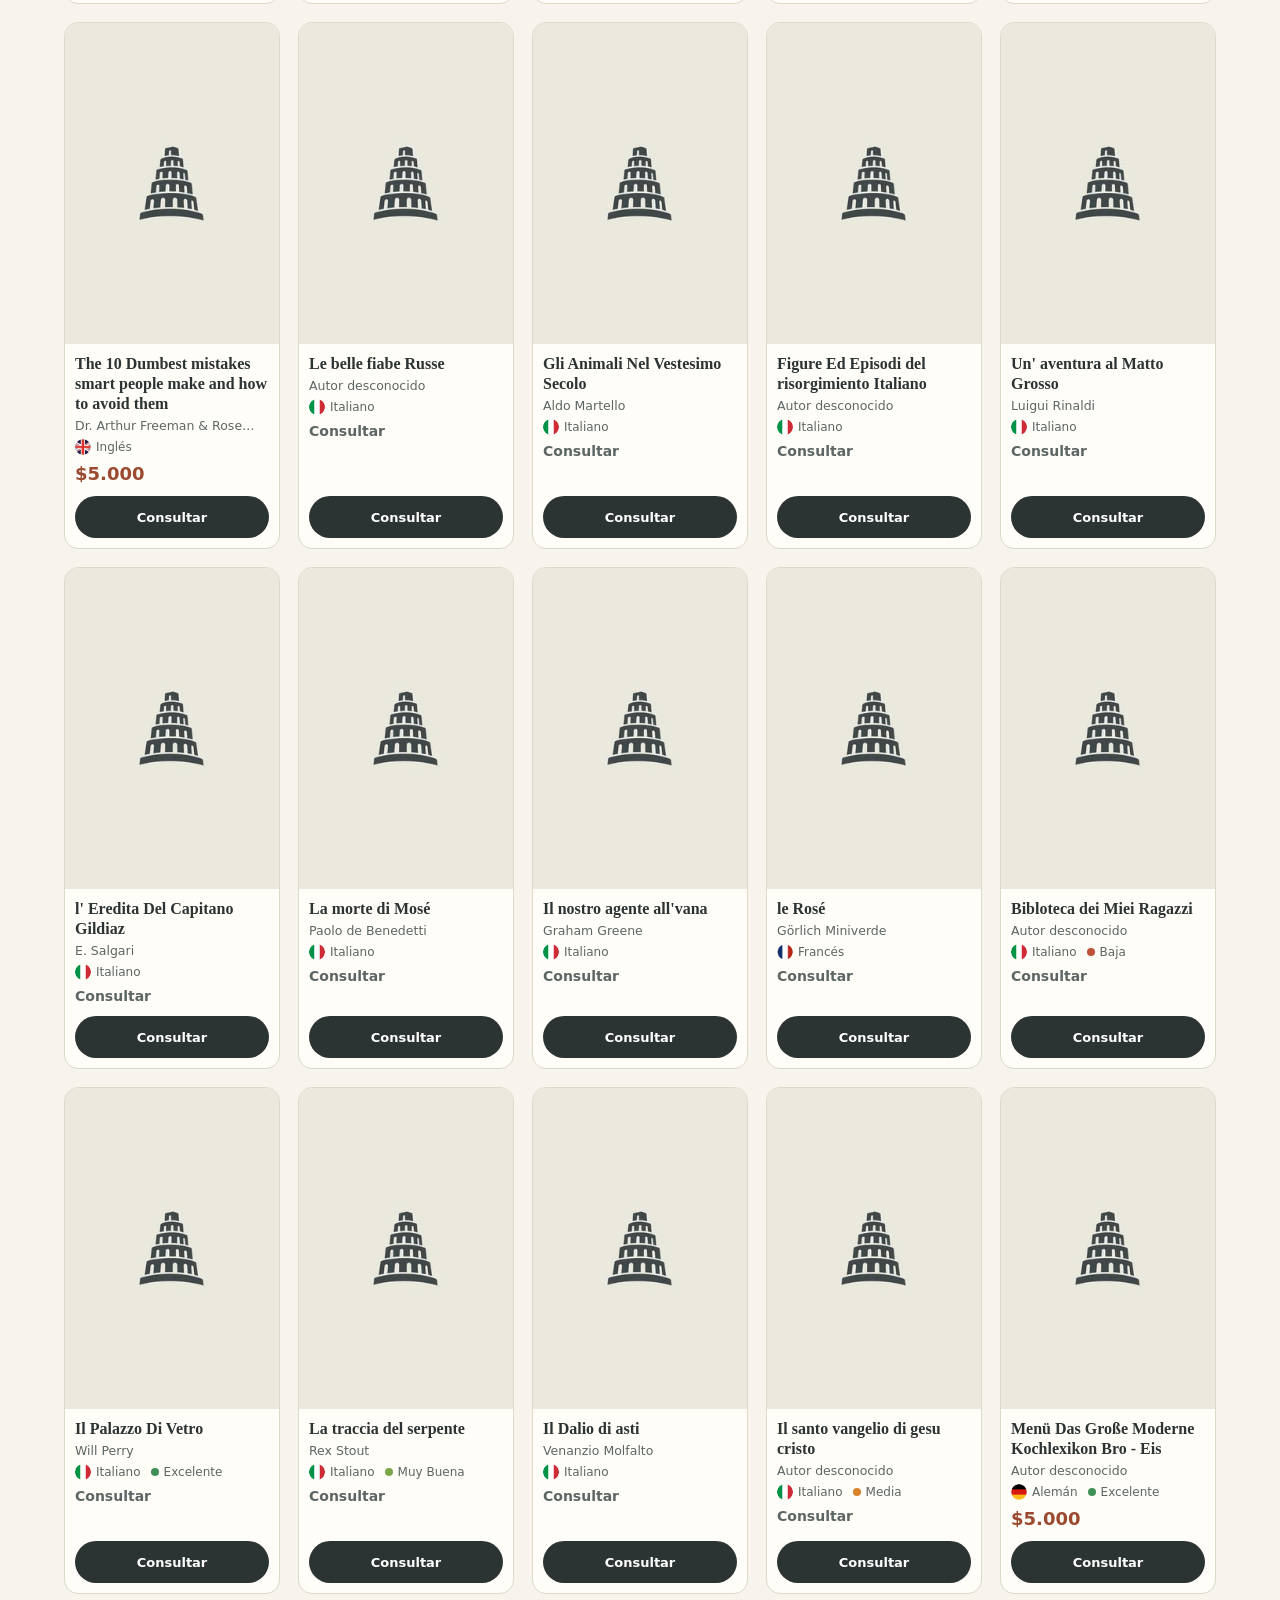
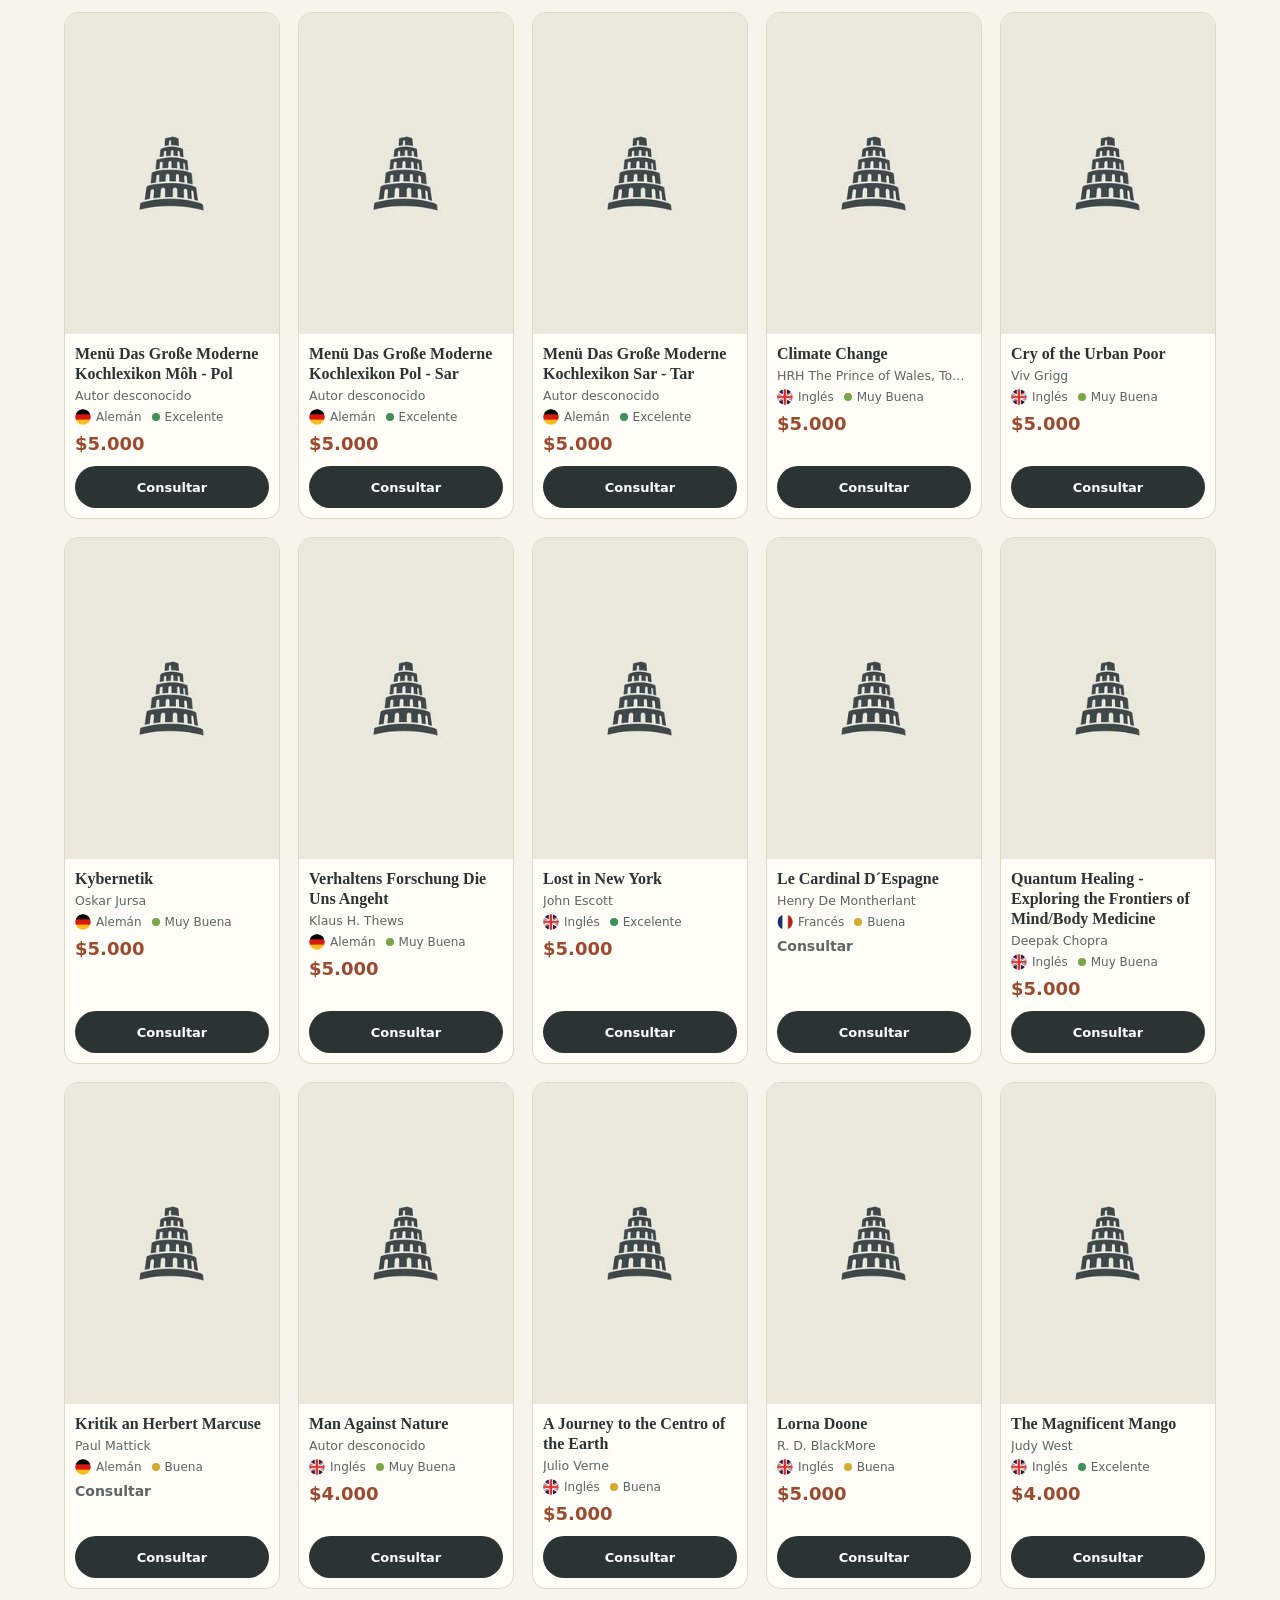
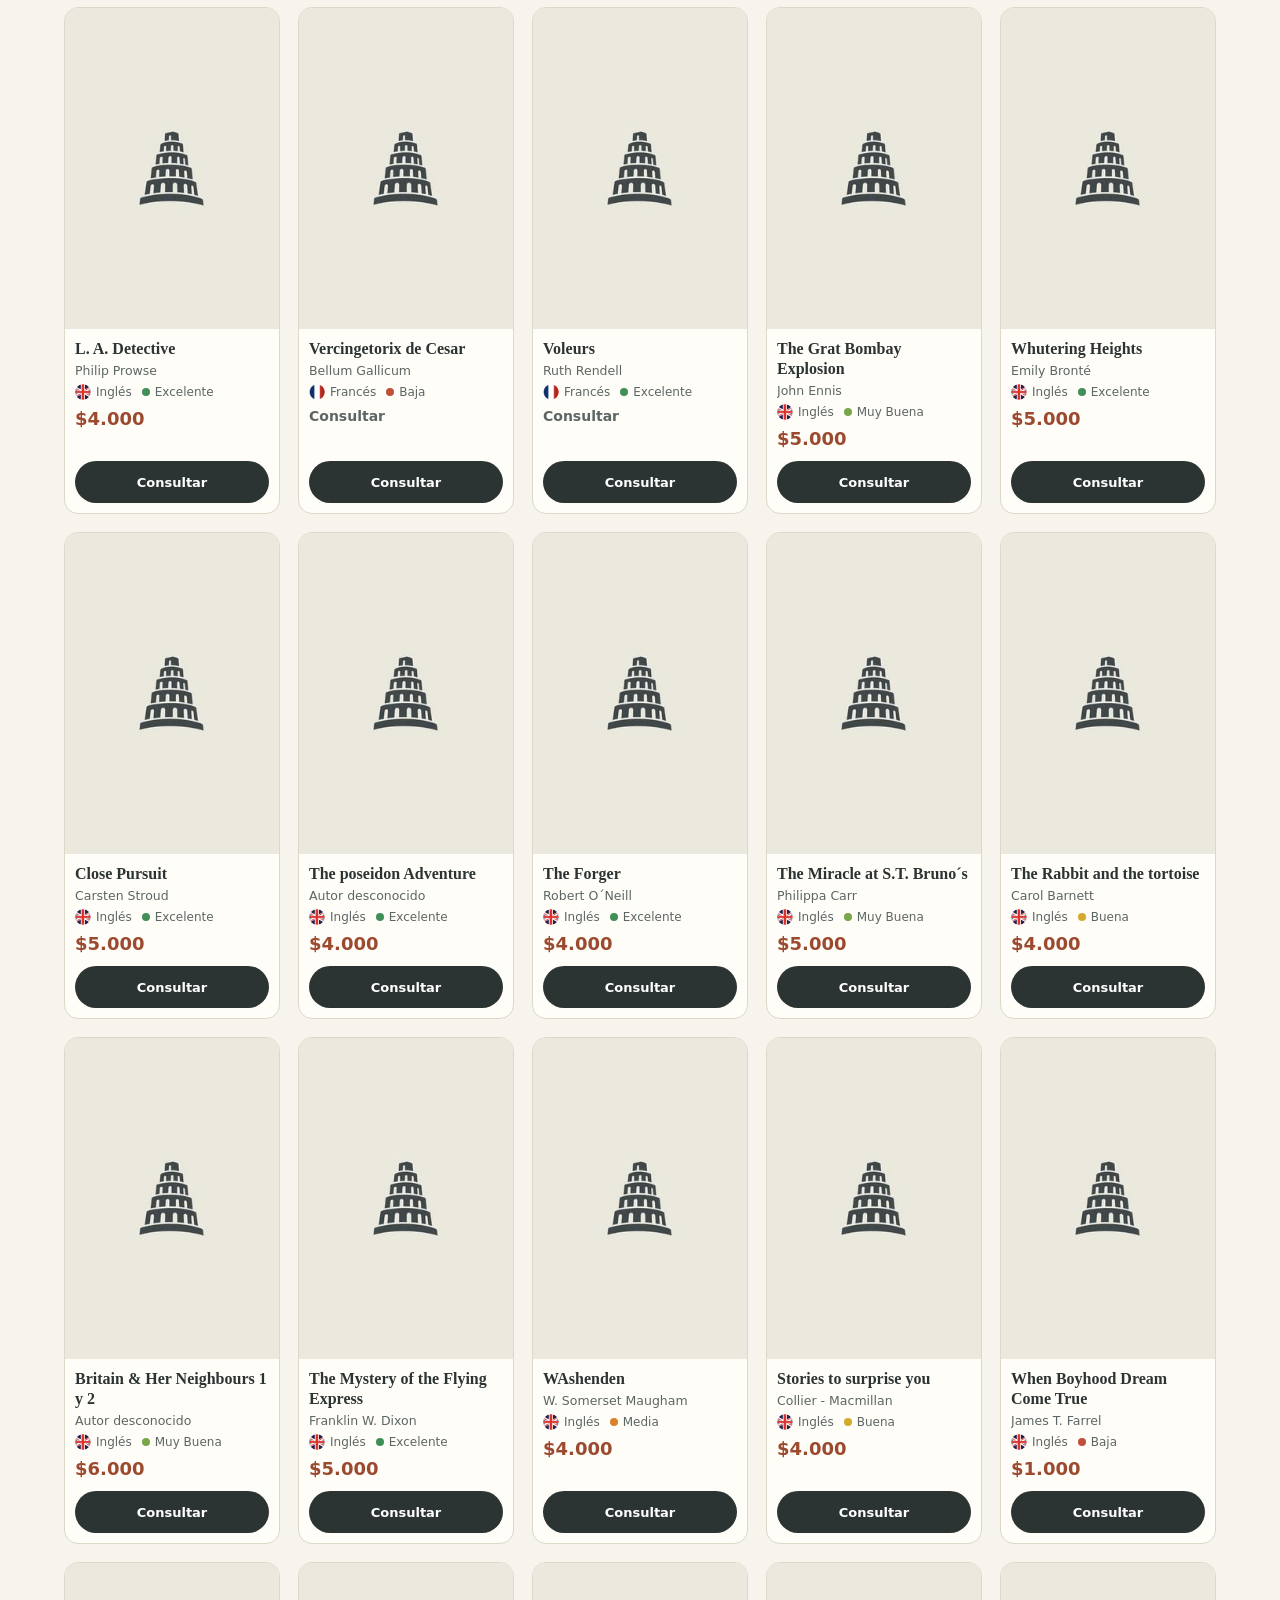
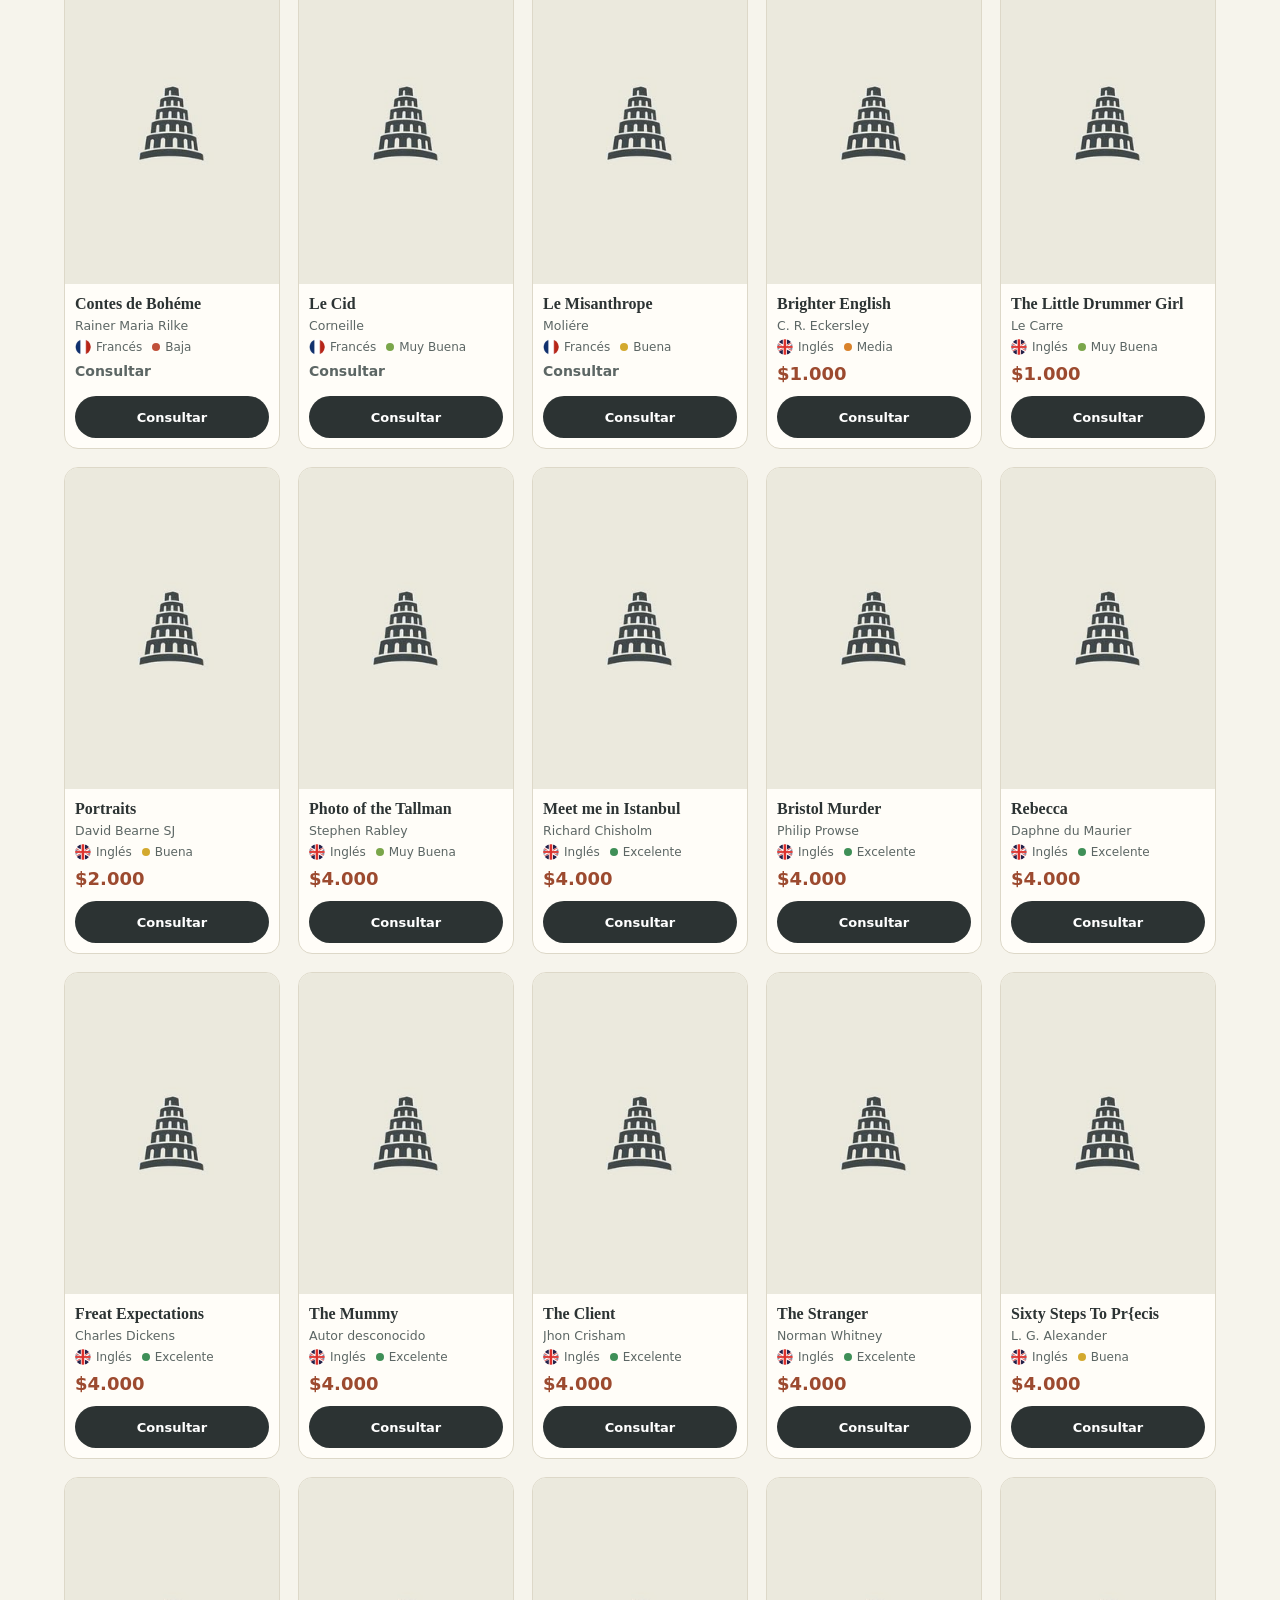
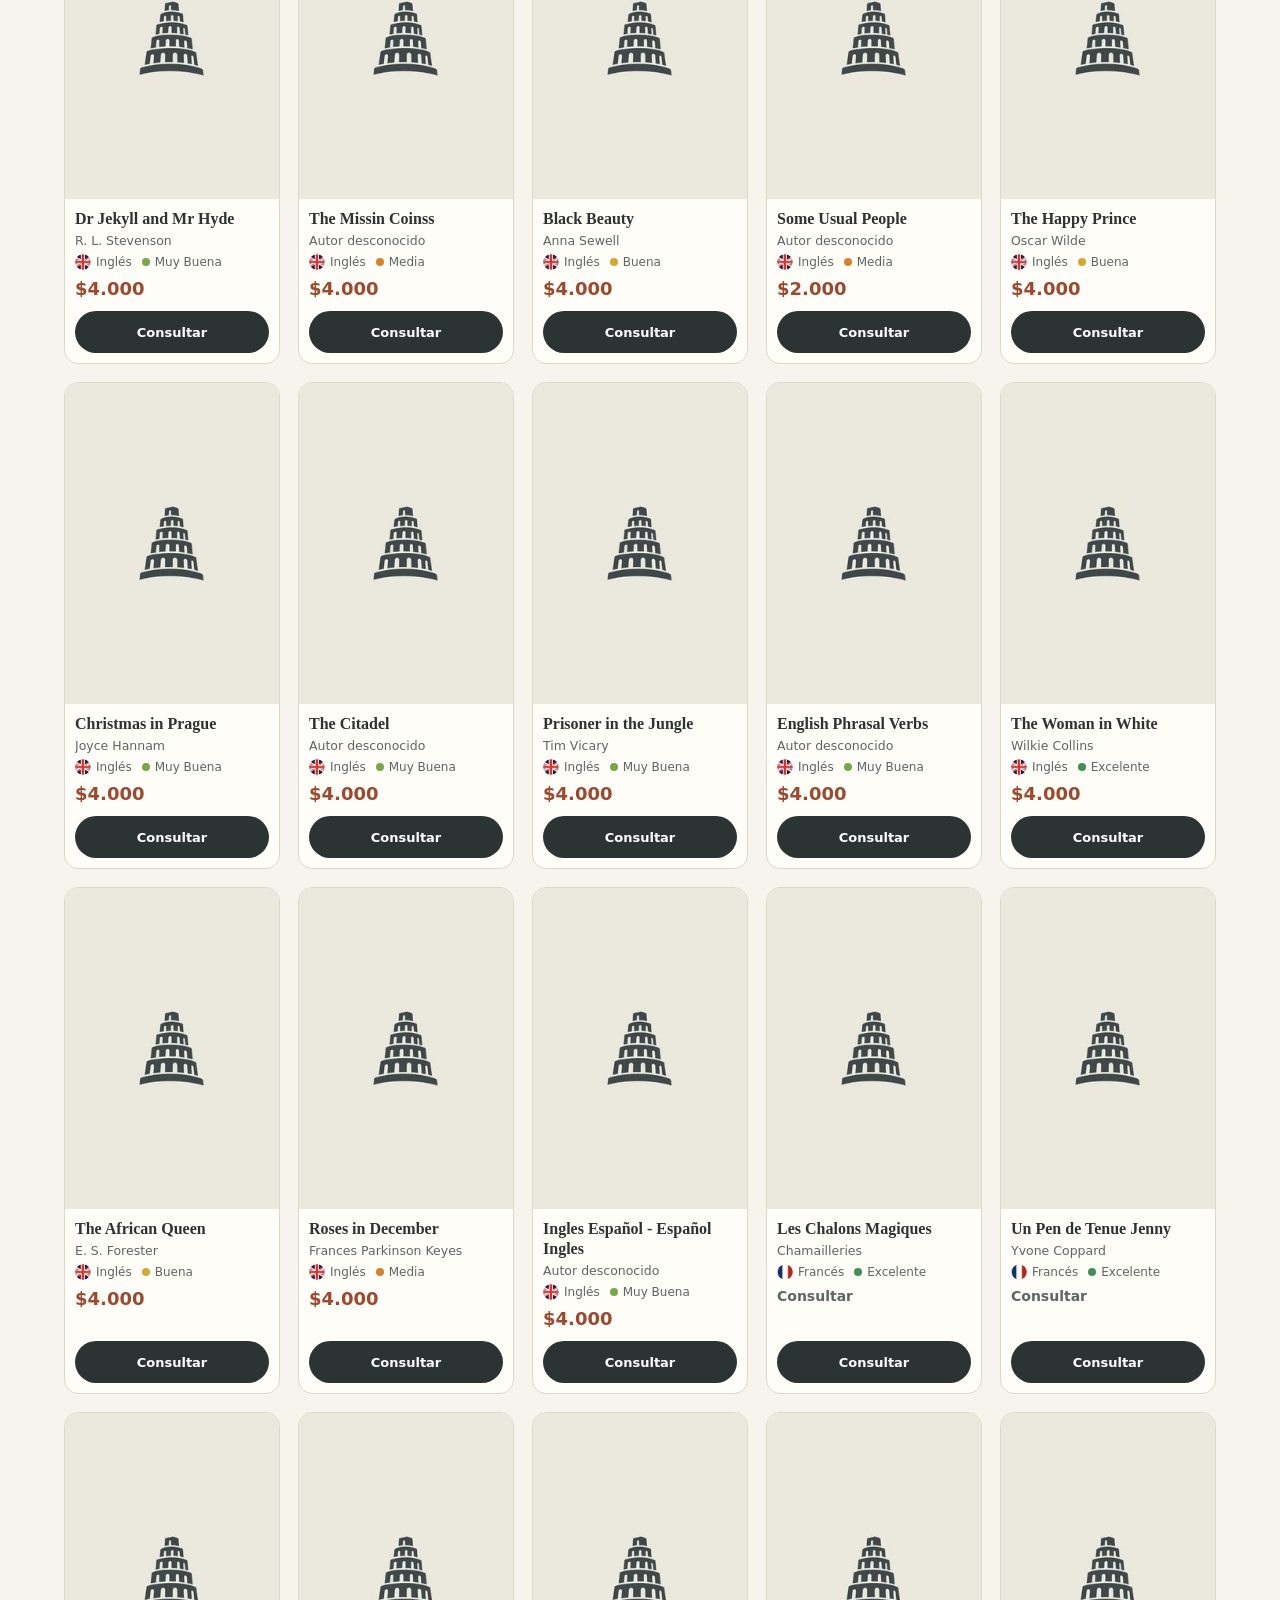
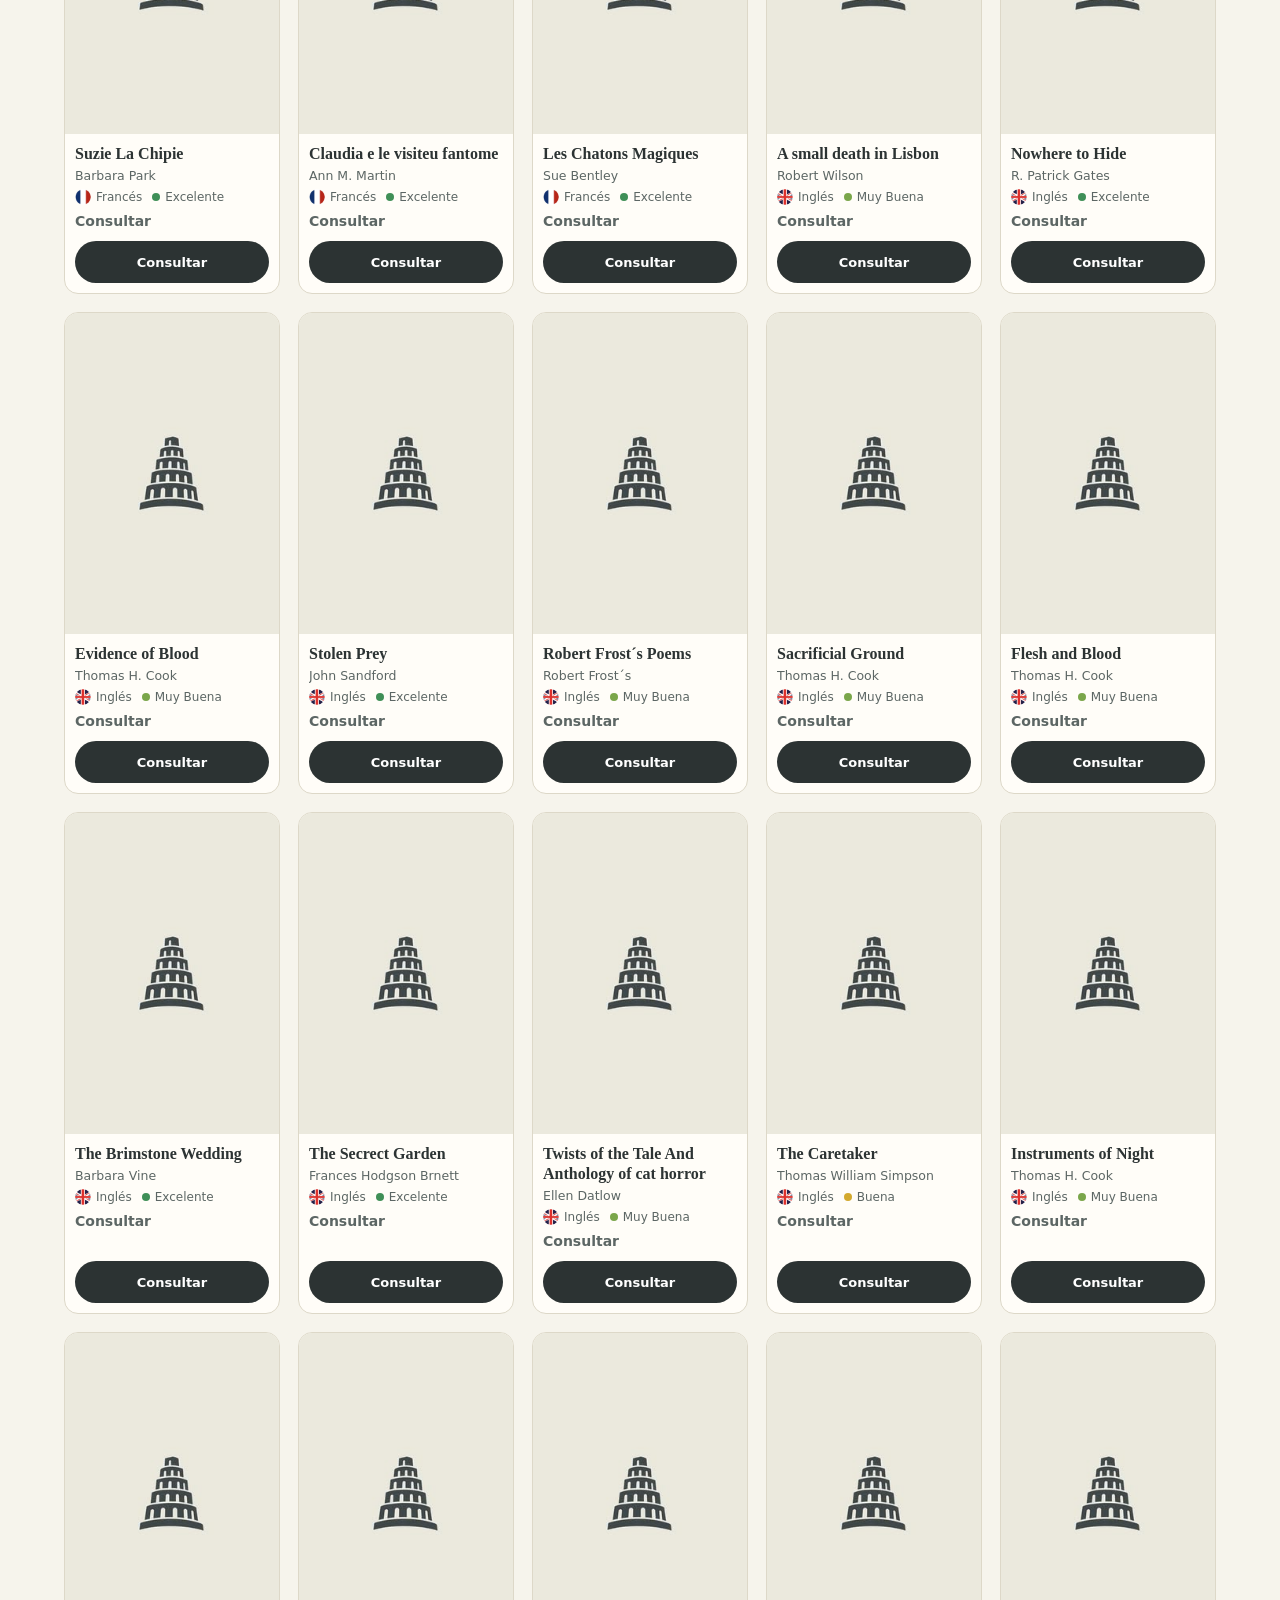
==== commit 57144f6f: "Fase 2: rediseño mobile first, branding Babel y metadatos - Tarjetas con tapa de tamaño fijo, idioma" ====
--- a/index.html
+++ b/index.html
@@ -1,61 +1,102 @@
-<!DOCTYPE html>
-<html lang="es">
-<head>
-    <meta charset="UTF-8">
-    <meta name="viewport" content="width=device-width, initial-scale=1.0">
-    <title>Stock de Libros - Daumian</title>
-    
-    <link rel="stylesheet" href="style.css">
-</head>
-<body>
-
-<div class="header">
-        <h1>Stock de Libros</h1>
-        
-        <a href="https://www.instagram.com/babel.bookstore/" target="_blank" class="ig-link">
-            <svg viewBox="0 0 24 24" width="16" height="16" stroke="currentColor" stroke-width="2" fill="none" stroke-linecap="round" stroke-linejoin="round">
-                <rect x="2" y="2" width="20" height="20" rx="5" ry="5"></rect>
-                <path d="M16 11.37A4 4 0 1 1 12.63 8 4 4 0 0 1 16 11.37z"></path>
-                <line x1="17.5" y1="6.5" x2="17.51" y2="6.5"></line>
-            </svg>
-            @babel.bookstore
-        </a>
-        <div class="search-group">
-            <input type="text" id="searchInput" class="search-bar" placeholder="🔍 Buscar por nombre...">
-            <button id="btnOpenFilters" class="btn-open-filters">
-                <svg viewBox="0 0 24 24" width="20" height="20" stroke="currentColor" stroke-width="2" fill="none" stroke-linecap="round" stroke-linejoin="round"><polygon points="22 3 2 3 10 12.46 10 19 14 21 14 12.46 22 3"></polygon></svg>
-            </button>
-        </div>
-    </div>
-
-    <div id="filterModal" class="modal-overlay">
-        <div class="modal-content">
-            <div class="modal-header">
-                <h2>Filtros</h2>
-                <button id="btnCloseFilters" class="btn-close">&times;</button>
-            </div>
-            
-            <div class="modal-body">
-                <div class="filter-group">
-                    <label>Autor</label>
-                    <select id="autorFilter"><option value="">Cualquier autor</option></select>
-                </div>
-                <div class="filter-group">
-                    <label>Idioma</label>
-                    <select id="idiomaFilter"><option value="">Cualquier idioma</option></select>
-                </div>
-            </div>
-
-            <div class="modal-footer">
-                <button id="btnResetFilters" class="btn-limpiar">Limpiar filtros</button>
-                <button id="btnApplyFilters" class="btn-aplicar">Ver resultados</button>
-            </div>
-        </div>
-    </div>
-    <div class="grid" id="bookGrid"></div>
-</div>
-
-<script src="app.js"></script>
-
-</body>
-</html>+<!DOCTYPE html>
+<html lang="es">
+<head>
+    <meta charset="UTF-8">
+    <meta name="viewport" content="width=device-width, initial-scale=1.0, viewport-fit=cover">
+    <meta name="theme-color" content="#ebe9dd">
+
+    <title>Babel Bookstore · Libros en idiomas extranjeros · San Isidro</title>
+    <meta name="description" content="Libros usados en inglés, francés, alemán, italiano, portugués y hebreo. San Isidro, zona norte. Envíos a toda Argentina. Pedí por WhatsApp.">
+
+    <!-- Al compartir el link (WhatsApp, Instagram, etc.) -->
+    <meta property="og:type" content="website">
+    <meta property="og:locale" content="es_AR">
+    <meta property="og:site_name" content="Babel Bookstore">
+    <meta property="og:title" content="Babel Bookstore · Libros en idiomas extranjeros">
+    <meta property="og:description" content="Libros usados en inglés, francés, alemán, italiano, portugués y hebreo. Envíos a toda Argentina.">
+    <meta property="og:url" content="https://daumian.github.io/babel_bookstore_web/">
+    <meta property="og:image" content="https://daumian.github.io/babel_bookstore_web/img/og-image.jpg">
+    <meta property="og:image:width" content="1200">
+    <meta property="og:image:height" content="630">
+    <meta name="twitter:card" content="summary_large_image">
+
+    <link rel="icon" href="img/logo.jpg">
+    <link rel="apple-touch-icon" href="img/logo.jpg">
+    <link rel="stylesheet" href="style.css">
+</head>
+<body>
+
+    <header class="header">
+        <div class="brand">
+            <img src="img/logo.jpg" alt="" class="brand-logo" width="52" height="52">
+            <div class="brand-text">
+                <h1>Babel Bookstore</h1>
+                <p class="tagline">Libros en idiomas extranjeros · San Isidro</p>
+            </div>
+        </div>
+        <a href="https://www.instagram.com/babel.bookstore/" target="_blank" rel="noopener" class="ig-link" aria-label="Instagram de Babel Bookstore">
+            <svg viewBox="0 0 24 24" width="18" height="18" stroke="currentColor" stroke-width="2" fill="none" stroke-linecap="round" stroke-linejoin="round" aria-hidden="true">
+                <rect x="2" y="2" width="20" height="20" rx="5" ry="5"></rect>
+                <path d="M16 11.37A4 4 0 1 1 12.63 8 4 4 0 0 1 16 11.37z"></path>
+                <line x1="17.5" y1="6.5" x2="17.51" y2="6.5"></line>
+            </svg>
+            <span>@babel.bookstore</span>
+        </a>
+    </header>
+
+    <div class="toolbar">
+        <div class="search-group">
+            <input type="search" id="searchInput" class="search-bar" placeholder="Buscar por título o autor" aria-label="Buscar por título o autor" autocomplete="off">
+            <button id="btnOpenFilters" class="btn-open-filters" aria-label="Abrir filtros">
+                <svg viewBox="0 0 24 24" width="20" height="20" stroke="currentColor" stroke-width="2" fill="none" stroke-linecap="round" stroke-linejoin="round" aria-hidden="true"><polygon points="22 3 2 3 10 12.46 10 19 14 21 14 12.46 22 3"></polygon></svg>
+                <span id="filterBadge" class="filter-badge" hidden></span>
+            </button>
+        </div>
+    </div>
+
+    <main class="container">
+        <p id="resultCount" class="result-count" aria-live="polite"></p>
+        <div class="grid" id="bookGrid">
+            <div class="no-results">Cargando libros…</div>
+        </div>
+    </main>
+
+    <footer class="footer">
+        <img src="img/logo.jpg" alt="" class="footer-logo" width="48" height="48">
+        <p class="footer-title">Babel Bookstore</p>
+        <p>📍 San Isidro, zona norte · 🚚 Envíos a toda Argentina</p>
+        <p class="footer-links">
+            <a href="https://www.instagram.com/babel.bookstore/" target="_blank" rel="noopener">Instagram</a>
+            <span aria-hidden="true">·</span>
+            <a href="https://wa.me/5492612428328?text=Hola%20Babel!%20%F0%9F%93%9A" target="_blank" rel="noopener">WhatsApp</a>
+        </p>
+    </footer>
+
+    <div id="filterModal" class="modal-overlay" role="dialog" aria-modal="true" aria-labelledby="filterTitle">
+        <div class="modal-content">
+            <div class="modal-header">
+                <h2 id="filterTitle">Filtros</h2>
+                <button id="btnCloseFilters" class="btn-close" aria-label="Cerrar filtros">&times;</button>
+            </div>
+
+            <div class="modal-body">
+                <div class="filter-group">
+                    <label for="autorFilter">Autor</label>
+                    <select id="autorFilter"><option value="">Cualquier autor</option></select>
+                </div>
+                <div class="filter-group">
+                    <label for="idiomaFilter">Idioma</label>
+                    <select id="idiomaFilter"><option value="">Cualquier idioma</option></select>
+                </div>
+            </div>
+
+            <div class="modal-footer">
+                <button id="btnResetFilters" class="btn-limpiar">Limpiar filtros</button>
+                <button id="btnApplyFilters" class="btn-aplicar">Ver resultados</button>
+            </div>
+        </div>
+    </div>
+
+    <script src="app.js"></script>
+</body>
+</html>
--- a/style.css
+++ b/style.css
@@ -1,401 +1,503 @@
-/* =========================================
-   ESTILOS GENERALES
-   ========================================= */
-body { 
-    font-family: 'Segoe UI', Tahoma, Geneva, Verdana, sans-serif; 
-    background-color: #f4f7f6; 
-    color: #333;
-    margin: 0; 
-    padding: 20px; 
-}
-
-.container { 
-    max-width: 1200px; 
-    margin: 0 auto; 
-}
-
-/* =========================================
-   ENCABEZADO Y BÚSQUEDA
-   ========================================= */
-.header { 
-    text-align: center; 
-    margin-bottom: 40px; 
-}
-
-.header h1 {
-    font-weight: 700;
-    letter-spacing: -0.5px;
-    color: #2c3e50;
-    margin-bottom: 8px; /* Reducimos este margen (antes era 25px) */
-}
-
-.search-bar {
-    width: 100%;
-    max-width: 500px;
-    padding: 14px 22px;
-    font-size: 15px;
-    border-radius: 30px;
-    border: 1px solid #e2e8f0;
-    background-color: #ffffff;
-    box-shadow: 0 2px 8px rgba(0, 0, 0, 0.03);
-    outline: none;
-    transition: all 0.3s ease;
-    margin-bottom: 15px;
-}
-
-.search-bar:focus {
-    border-color: #cbd5e1;
-    box-shadow: 0 4px 12px rgba(0, 0, 0, 0.06);
-}
-
-/* =========================================
-   SISTEMA DE FILTROS (CHIPS)
-   ========================================= */
-.filters { 
-    display: grid; 
-    grid-template-columns: 1fr 1fr 42px; /* 1fr para Autor, 1fr para Idioma, 42px para el botón reset */
-    gap: 10px; 
-    width: 100%;
-    max-width: 500px; /* Para que quede exactamente del mismo ancho que tu barra de búsqueda */
-    margin: 0 auto; 
-    align-items: center;
-}
-
-select {
-    width: 100%; /* Esta línea es la clave para que no se desborden */
-    appearance: none;
-    -webkit-appearance: none;
-    background-color: #f8fafc;
-    padding: 10px 35px 10px 18px;
-    border-radius: 25px;
-    border: 1px solid #e2e8f0;
-    font-size: 14px;
-    color: #475569;
-    font-weight: 500;
-    cursor: pointer;
-    background-image: url("data:image/svg+xml;charset=UTF-8,%3csvg xmlns='http://www.w3.org/2000/svg' viewBox='0 0 24 24' fill='none' stroke='%23475569' stroke-width='2' stroke-linecap='round' stroke-linejoin='round'%3e%3cpolyline points='6 9 12 15 18 9'%3e%3c/polyline%3e%3c/svg%3e");
-    background-repeat: no-repeat;
-    background-position: right 14px center;
-    background-size: 14px;
-    transition: all 0.2s ease;
-    box-sizing: border-box;
-    white-space: nowrap;
-    overflow: hidden;
-    text-overflow: ellipsis;
-}
-
-select:hover, select:focus {
-    border-color: #94a3b8;
-    background-color: #ffffff;
-    box-shadow: 0 2px 6px rgba(0,0,0,0.04);
-}
-
-/* =========================================
-   CUADRÍCULA (GRID)
-   ========================================= */
-.grid { 
-    display: grid; 
-    grid-template-columns: repeat(auto-fill, minmax(200px, 1fr)); 
-    gap: 20px; 
-}
-
-/* =========================================
-   TARJETAS DE LIBROS
-   ========================================= */
-.card {
-    background: #ffffff;
-    padding: 16px;
-    border-radius: 14px;
-    border: 1px solid #f1f5f9;
-    box-shadow: 0 4px 15px rgba(0, 0, 0, 0.04);
-    text-align: center;
-    display: flex;
-    flex-direction: column;
-    height: 100%;
-    box-sizing: border-box;
-    position: relative;
-}
-
-.card img {
-    width: 100%;
-    height: 230px;
-    object-fit: contain; 
-    background-color: #fafafa; 
-    border-radius: 8px;
-    margin-bottom: 12px;
-}
-
-.card h3 {
-    font-size: 17px;
-    font-weight: 700;
-    color: #1e293b;
-    margin: 8px 0 4px 0;
-    line-height: 1.3;
-}
-
-.card .autor {
-    font-size: 14px;
-    color: #64748b;
-    font-style: normal; 
-    font-weight: 500;
-    margin-bottom: 15px;
-}
-
-.flag { 
-    font-size: 20px; 
-}
-
-/* =========================================
-   BOTÓN "CONSULTAR"
-   ========================================= */
-.btn-consultar {
-    background-color: #10b981; 
-    color: white;
-    border-radius: 25px;
-    padding: 12px 0;
-    font-size: 14px;
-    font-weight: 600;
-    letter-spacing: 0.3px;
-    text-transform: uppercase;
-    box-shadow: 0 4px 12px rgba(16, 185, 129, 0.25);
-    width: 100%;
-    display: block;
-    margin-top: auto; 
-    transition: all 0.3s ease;
-    text-decoration: none;
-    box-sizing: border-box;
-}
-
-.btn-consultar:hover {
-    background-color: #059669;
-}
-
-.btn-consultar:active {
-    transform: scale(0.98);
-    background-color: #047857;
-}
-
-/* =========================================
-   ESTADOS ESPECIALES (Sin foto / Sin resultados)
-   ========================================= */
-.no-results { 
-    grid-column: 1 / -1; 
-    padding: 50px; 
-    color: #888; 
-    text-align: center; 
-}
-
-.card.no-photo {
-    padding: 15px 10px;
-    display: flex;
-    flex-direction: column;
-    justify-content: center;
-}
-
-.card.no-photo img {
-    width: 80px; 
-    height: 80px; 
-    margin: 0 auto 10px auto; 
-    border-radius: 8px;
-    object-fit: contain; 
-    box-shadow: none;
-    background-color: transparent;
-}
-
-.card.no-photo h3 {
-    min-height: auto;
-    margin-top: 5px;
-}
-
-/* =========================================
-   AJUSTES PARA CELULARES (RESPONSIVE)
-   ========================================= */
-@media (max-width: 768px) {
-    .grid { 
-        /* Achicamos el mínimo para que entren 2 libros por fila en pantallas estándar de celular */
-        grid-template-columns: repeat(auto-fill, minmax(150px, 1fr)); 
-        gap: 15px; 
-    }
-
-    .card {
-        padding: 12px;
-    }
-
-    .card img {
-        height: 180px; 
-        margin-bottom: 8px;
-    }
-
-    .card h3 {
-        font-size: 15px;
-    }
-
-    .card .autor {
-        font-size: 13px;
-        margin-bottom: 12px;
-    }
-
-    .btn-consultar {
-        padding: 10px 0;
-        font-size: 12px;
-    }
-}
-
-
-
-.btn-reset {
-    background-color: #f8fafc;
-    border: 1px solid #e2e8f0;
-    border-radius: 50%;
-    width: 42px;
-    height: 42px;
-    font-size: 18px;
-    color: #64748b;
-    cursor: pointer;
-    display: flex;
-    align-items: center;
-    justify-content: center;
-    transition: all 0.2s ease;
-}
-
-.btn-reset:hover, .btn-reset:active {
-    background-color: #e2e8f0;
-    color: #1e293b;
-    transform: rotate(-45deg); /* Pequeña animación al tocar */
-}
-
-/* --- BUSCADOR Y BOTÓN DE FILTRO --- */
-.search-group {
-    display: flex;
-    gap: 10px;
-    max-width: 500px;
-    margin: 0 auto 20px;
-}
-
-.search-group .search-bar {
-    margin-bottom: 0;
-    flex: 1;
-}
-
-.btn-open-filters {
-    background-color: #ffffff;
-    border: 1px solid #e2e8f0;
-    border-radius: 12px; /* Más cuadrado estilo app */
-    width: 48px;
-    display: flex;
-    align-items: center;
-    justify-content: center;
-    cursor: pointer;
-    color: #475569;
-    box-shadow: 0 2px 8px rgba(0, 0, 0, 0.03);
-    transition: all 0.2s;
-}
-
-.btn-open-filters:active {
-    background-color: #f1f5f9;
-}
-
-/* --- MODAL (BOTTOM SHEET) --- */
-.modal-overlay {
-    position: fixed;
-    top: 0; left: 0; right: 0; bottom: 0;
-    background: rgba(0,0,0,0.6);
-    display: flex;
-    align-items: flex-end; /* Lo pega abajo en celulares */
-    justify-content: center;
-    opacity: 0;
-    visibility: hidden;
-    transition: opacity 0.3s ease;
-    z-index: 1000;
-}
-
-.modal-overlay.active {
-    opacity: 1;
-    visibility: visible;
-}
-
-.modal-content {
-    background: #ffffff;
-    width: 100%;
-    max-width: 500px;
-    border-radius: 20px 20px 0 0; /* Bordes redondos solo arriba */
-    transform: translateY(100%); /* Oculto abajo de la pantalla */
-    transition: transform 0.3s cubic-bezier(0.175, 0.885, 0.32, 1);
-    display: flex;
-    flex-direction: column;
-}
-
-.modal-overlay.active .modal-content {
-    transform: translateY(0); /* Sube la pestaña */
-}
-
-/* Cabecera del modal */
-.modal-header {
-    display: flex;
-    justify-content: space-between;
-    align-items: center;
-    padding: 20px;
-    border-bottom: 1px solid #f1f5f9;
-}
-
-.modal-header h2 {
-    margin: 0;
-    font-size: 18px;
-    color: #1e293b;
-}
-
-.btn-close {
-    background: none;
-    border: none;
-    font-size: 28px;
-    color: #94a3b8;
-    cursor: pointer;
-    line-height: 1;
-}
-
-/* Cuerpo del modal (donde van los selects) */
-.modal-body {
-    padding: 20px;
-    display: flex;
-    flex-direction: column;
-    gap: 20px;
-}
-
-.filter-group label {
-    display: block;
-    font-size: 14px;
-    font-weight: 600;
-    color: #475569;
-    margin-bottom: 8px;
-}
-
-/* Pie del modal (Botones ML) */
-.modal-footer {
-    padding: 20px;
-    display: flex;
-    gap: 15px;
-    border-top: 1px solid #f1f5f9;
-}
-
-.btn-limpiar {
-    background: transparent;
-    border: none;
-    color: #3b82f6; /* Azul estilo MercadoLibre */
-    font-weight: 600;
-    font-size: 15px;
-    cursor: pointer;
-    flex: 1;
-}
-
-.btn-aplicar {
-    background: #3b82f6; /* Azul estilo MercadoLibre */
-    color: white;
-    border: none;
-    border-radius: 8px;
-    padding: 12px;
-    font-weight: 600;
-    font-size: 15px;
-    cursor: pointer;
-    flex: 2; /* Ocupa más espacio que el botón limpiar */
-}
-
+/* =========================================
+   BABEL BOOKSTORE · mobile first (base ~380px)
+   ========================================= */
+:root {
+    --crema: #ebe9dd;        /* fondo del logo */
+    --papel: #f6f4ec;        /* fondo de página */
+    --tarjeta: #fffdf8;
+    --tinta: #2c3333;        /* color de la torre */
+    --tinta-suave: #5c6664;
+    --linea: #ddd8c8;
+    --acento: #9c4a2f;       /* ladrillo */
+    --acento-hover: #7f3a23;
+    --ok: #4d8a5b;
+    --serif: "Iowan Old Style", "Palatino Linotype", Georgia, serif;
+    --sans: system-ui, -apple-system, "Segoe UI", Roboto, sans-serif;
+    --gutter: 14px;
+}
+
+* { box-sizing: border-box; }
+
+html { -webkit-text-size-adjust: 100%; }
+
+body {
+    font-family: var(--sans);
+    background: var(--papel);
+    color: var(--tinta);
+    margin: 0;
+    padding-left: env(safe-area-inset-left);
+    padding-right: env(safe-area-inset-right);
+}
+
+a { color: inherit; }
+
+.container {
+    max-width: 1200px;
+    margin: 0 auto;
+    padding: 0 var(--gutter) 24px;
+}
+
+/* =========================================
+   ENCABEZADO
+   ========================================= */
+.header {
+    background: var(--crema);
+    padding: calc(12px + env(safe-area-inset-top)) var(--gutter) 12px;
+    display: flex;
+    align-items: center;
+    justify-content: space-between;
+    gap: 10px;
+}
+
+.brand {
+    display: flex;
+    align-items: center;
+    gap: 10px;
+    min-width: 0;
+}
+
+.brand-logo {
+    width: 52px;
+    height: 52px;
+    border-radius: 10px;
+    flex: none;
+}
+
+.brand-text { min-width: 0; }
+
+.header h1 {
+    font-family: var(--serif);
+    font-size: 21px;
+    line-height: 1.1;
+    letter-spacing: -0.2px;
+    margin: 0;
+}
+
+.tagline {
+    margin: 3px 0 0;
+    font-size: 12px;
+    color: var(--tinta-suave);
+    line-height: 1.25;
+}
+
+.ig-link {
+    flex: none;
+    display: inline-flex;
+    align-items: center;
+    gap: 6px;
+    min-height: 40px;
+    padding: 0 12px;
+    border-radius: 20px;
+    border: 1px solid var(--linea);
+    background: var(--tarjeta);
+    font-size: 13px;
+    font-weight: 600;
+    text-decoration: none;
+}
+
+/* En pantallas muy chicas queda solo el ícono */
+@media (max-width: 420px) {
+    .ig-link { width: 40px; padding: 0; justify-content: center; }
+    .ig-link span { display: none; }
+}
+
+/* =========================================
+   BUSCADOR Y FILTROS (queda fijo arriba)
+   ========================================= */
+.toolbar {
+    position: sticky;
+    top: 0;
+    z-index: 50;
+    background: var(--papel);
+    padding: 10px var(--gutter);
+    border-bottom: 1px solid var(--linea);
+}
+
+.search-group {
+    display: flex;
+    gap: 10px;
+    max-width: 560px;
+    margin: 0 auto;
+}
+
+.search-bar {
+    flex: 1;
+    min-width: 0;
+    height: 46px;
+    padding: 0 18px;
+    font-size: 16px; /* 16px evita el zoom automático de iOS */
+    font-family: inherit;
+    color: var(--tinta);
+    border-radius: 23px;
+    border: 1px solid var(--linea);
+    background: var(--tarjeta);
+    outline: none;
+    -webkit-appearance: none;
+    appearance: none;
+}
+
+.search-bar:focus { border-color: var(--tinta-suave); }
+
+.btn-open-filters {
+    position: relative;
+    flex: none;
+    width: 46px;
+    height: 46px;
+    border-radius: 50%;
+    border: 1px solid var(--linea);
+    background: var(--tarjeta);
+    color: var(--tinta);
+    display: flex;
+    align-items: center;
+    justify-content: center;
+    cursor: pointer;
+}
+
+.btn-open-filters:active { background: var(--crema); }
+
+.filter-badge {
+    position: absolute;
+    top: 6px;
+    right: 6px;
+    width: 10px;
+    height: 10px;
+    border-radius: 50%;
+    background: var(--acento);
+    border: 2px solid var(--tarjeta);
+}
+
+.result-count {
+    margin: 14px 2px 10px;
+    font-size: 13px;
+    color: var(--tinta-suave);
+}
+
+/* =========================================
+   GRILLA Y TARJETAS
+   ========================================= */
+.grid {
+    display: grid;
+    grid-template-columns: repeat(2, minmax(0, 1fr));
+    gap: 12px;
+}
+
+.card {
+    background: var(--tarjeta);
+    border: 1px solid var(--linea);
+    border-radius: 14px;
+    overflow: hidden;
+    display: flex;
+    flex-direction: column;
+}
+
+/* Tamaño fijo de tapa: evita saltos de layout al cargar */
+.cover {
+    aspect-ratio: 2 / 3;
+    background: var(--crema);
+    overflow: hidden;
+}
+
+.cover img {
+    display: block;
+    width: 100%;
+    height: 100%;
+    object-fit: contain;
+}
+
+/* Respaldo con la marca cuando falta la tapa */
+.cover.no-photo {
+    display: flex;
+    align-items: center;
+    justify-content: center;
+}
+
+.cover.no-photo img {
+    width: 55%;
+    height: auto;
+    border-radius: 12px;
+    opacity: 0.9;
+}
+
+.card-body {
+    padding: 10px 10px 4px;
+    display: flex;
+    flex-direction: column;
+    gap: 4px;
+    flex: 1;
+}
+
+.card h3 {
+    font-family: var(--serif);
+    font-size: 15px;
+    line-height: 1.25;
+    margin: 0;
+    display: -webkit-box;
+    -webkit-line-clamp: 3;
+    -webkit-box-orient: vertical;
+    overflow: hidden;
+}
+
+.card .autor {
+    margin: 0;
+    font-size: 12.5px;
+    color: var(--tinta-suave);
+    display: -webkit-box;
+    -webkit-line-clamp: 1;
+    -webkit-box-orient: vertical;
+    overflow: hidden;
+}
+
+.meta {
+    display: flex;
+    flex-wrap: wrap;
+    align-items: center;
+    gap: 4px 10px;
+    margin-top: 2px;
+    font-size: 12px;
+    color: var(--tinta-suave);
+}
+
+.idioma, .estado {
+    display: inline-flex;
+    align-items: center;
+    gap: 5px;
+}
+
+.flag {
+    width: 16px;
+    height: 16px;
+    border-radius: 50%;
+    object-fit: cover;
+}
+
+.dot {
+    width: 8px;
+    height: 8px;
+    border-radius: 50%;
+    background: var(--tinta-suave);
+}
+
+.estado-excelente .dot { background: #3f8f57; }
+.estado-muy-buena .dot { background: #7aa64a; }
+.estado-buena .dot { background: #d3a92e; }
+.estado-media .dot { background: #d9822b; }
+.estado-baja .dot { background: #c0503a; }
+
+.precio {
+    margin: 4px 0 0;
+    font-size: 18px;
+    font-weight: 700;
+    color: var(--acento);
+}
+
+.precio.consultar {
+    font-size: 14px;
+    font-weight: 600;
+    color: var(--tinta-suave);
+}
+
+.card-actions { padding: 8px 10px 10px; }
+
+.btn-consultar {
+    display: flex;
+    align-items: center;
+    justify-content: center;
+    min-height: 42px;
+    border-radius: 21px;
+    background: var(--tinta);
+    color: #fff;
+    font-size: 13px;
+    font-weight: 600;
+    text-decoration: none;
+}
+
+.btn-consultar:active { background: #000; }
+
+.no-results {
+    grid-column: 1 / -1;
+    padding: 50px 16px;
+    color: var(--tinta-suave);
+    text-align: center;
+}
+
+/* =========================================
+   PIE DE PÁGINA
+   ========================================= */
+.footer {
+    background: var(--crema);
+    text-align: center;
+    padding: 24px var(--gutter) calc(28px + env(safe-area-inset-bottom));
+    font-size: 14px;
+    color: var(--tinta-suave);
+}
+
+.footer p { margin: 6px 0; }
+
+.footer-logo { border-radius: 10px; }
+
+.footer-title {
+    font-family: var(--serif);
+    font-size: 18px;
+    font-weight: 700;
+    color: var(--tinta);
+}
+
+.footer-links a {
+    display: inline-block;
+    padding: 8px 10px;
+    font-weight: 600;
+    color: var(--acento);
+}
+
+/* =========================================
+   PANEL DE FILTROS (bottom sheet)
+   ========================================= */
+.modal-overlay {
+    position: fixed;
+    inset: 0;
+    background: rgba(44, 51, 51, 0.55);
+    display: flex;
+    align-items: flex-end;
+    justify-content: center;
+    opacity: 0;
+    visibility: hidden;
+    transition: opacity 0.25s ease, visibility 0.25s;
+    z-index: 1000;
+}
+
+.modal-overlay.active {
+    opacity: 1;
+    visibility: visible;
+}
+
+.modal-content {
+    background: var(--tarjeta);
+    width: 100%;
+    max-width: 520px;
+    border-radius: 20px 20px 0 0;
+    transform: translateY(100%);
+    transition: transform 0.3s cubic-bezier(0.2, 0.8, 0.2, 1);
+    display: flex;
+    flex-direction: column;
+    padding-bottom: env(safe-area-inset-bottom);
+}
+
+.modal-overlay.active .modal-content { transform: translateY(0); }
+
+.modal-header {
+    display: flex;
+    justify-content: space-between;
+    align-items: center;
+    padding: 12px 20px;
+    border-bottom: 1px solid var(--linea);
+}
+
+.modal-header h2 {
+    margin: 0;
+    font-family: var(--serif);
+    font-size: 19px;
+}
+
+.btn-close {
+    width: 44px;
+    height: 44px;
+    background: none;
+    border: none;
+    font-size: 30px;
+    color: var(--tinta-suave);
+    cursor: pointer;
+    line-height: 1;
+}
+
+.modal-body {
+    padding: 18px 20px;
+    display: flex;
+    flex-direction: column;
+    gap: 18px;
+}
+
+.filter-group label {
+    display: block;
+    font-size: 14px;
+    font-weight: 600;
+    margin-bottom: 8px;
+}
+
+select {
+    width: 100%;
+    height: 46px;
+    -webkit-appearance: none;
+    appearance: none;
+    background-color: var(--papel);
+    padding: 0 40px 0 16px;
+    border-radius: 12px;
+    border: 1px solid var(--linea);
+    font-size: 16px;
+    font-family: inherit;
+    color: var(--tinta);
+    background-image: url("data:image/svg+xml;charset=UTF-8,%3csvg xmlns='http://www.w3.org/2000/svg' viewBox='0 0 24 24' fill='none' stroke='%232c3333' stroke-width='2' stroke-linecap='round' stroke-linejoin='round'%3e%3cpolyline points='6 9 12 15 18 9'%3e%3c/polyline%3e%3c/svg%3e");
+    background-repeat: no-repeat;
+    background-position: right 14px center;
+    background-size: 16px;
+    text-overflow: ellipsis;
+}
+
+.modal-footer {
+    padding: 12px 20px 16px;
+    display: flex;
+    gap: 12px;
+    border-top: 1px solid var(--linea);
+}
+
+.btn-limpiar {
+    flex: 1;
+    min-height: 46px;
+    background: transparent;
+    border: none;
+    color: var(--acento);
+    font-weight: 600;
+    font-size: 15px;
+    cursor: pointer;
+}
+
+.btn-aplicar {
+    flex: 2;
+    min-height: 46px;
+    background: var(--tinta);
+    color: #fff;
+    border: none;
+    border-radius: 23px;
+    font-weight: 600;
+    font-size: 15px;
+    cursor: pointer;
+}
+
+/* =========================================
+   TABLET / DESKTOP
+   ========================================= */
+@media (min-width: 600px) {
+    :root { --gutter: 24px; }
+
+    .grid {
+        grid-template-columns: repeat(auto-fill, minmax(190px, 1fr));
+        gap: 18px;
+    }
+
+    .header h1 { font-size: 26px; }
+    .tagline { font-size: 14px; }
+    .card h3 { font-size: 16px; }
+    .card:hover { box-shadow: 0 6px 18px rgba(44, 51, 51, 0.1); }
+    .btn-consultar:hover { background: var(--acento); }
+
+    .modal-overlay { align-items: center; }
+    .modal-content { border-radius: 20px; padding-bottom: 0; transform: translateY(20px); }
+    .modal-overlay.active .modal-content { transform: none; }
+}
+
+@media (min-width: 1000px) {
+    .header { padding-left: max(var(--gutter), calc((100vw - 1200px) / 2 + var(--gutter))); padding-right: max(var(--gutter), calc((100vw - 1200px) / 2 + var(--gutter))); }
+}
+
+@media (prefers-reduced-motion: reduce) {
+    .modal-overlay, .modal-content { transition: none; }
+}
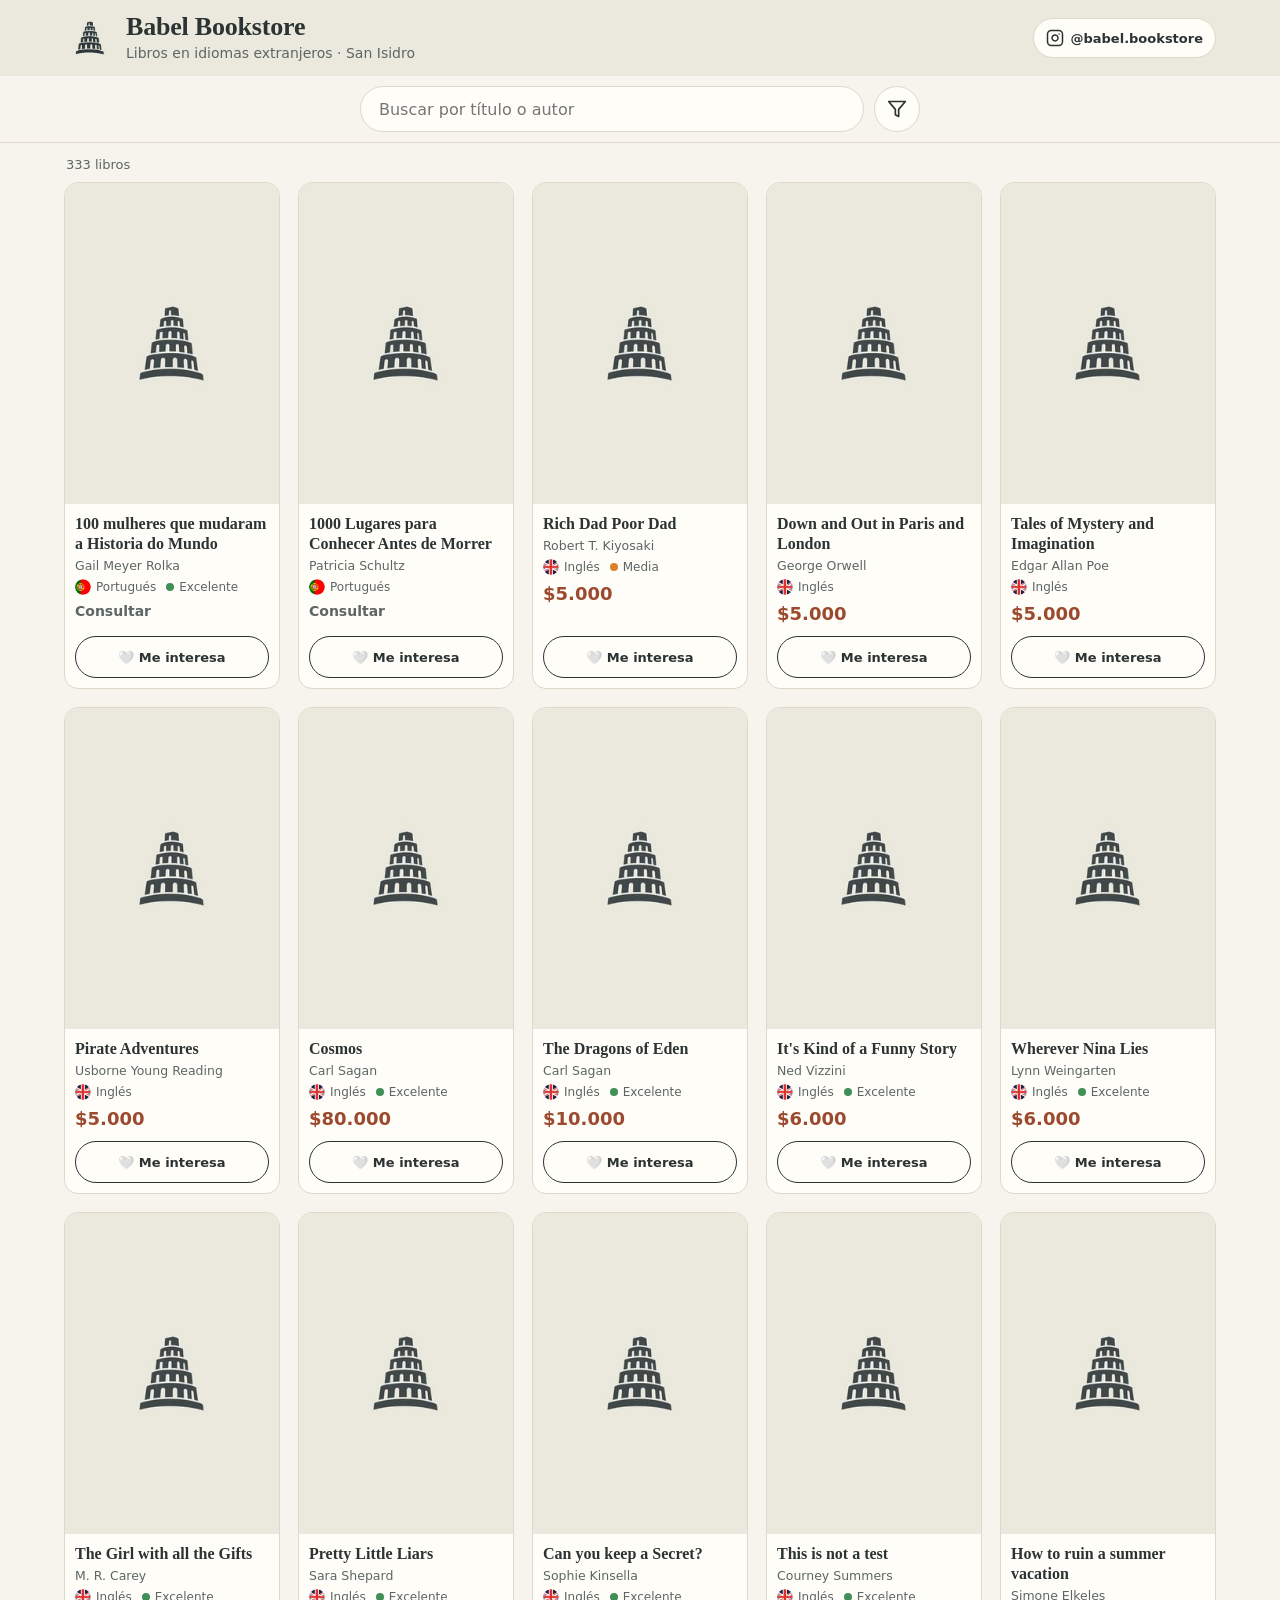
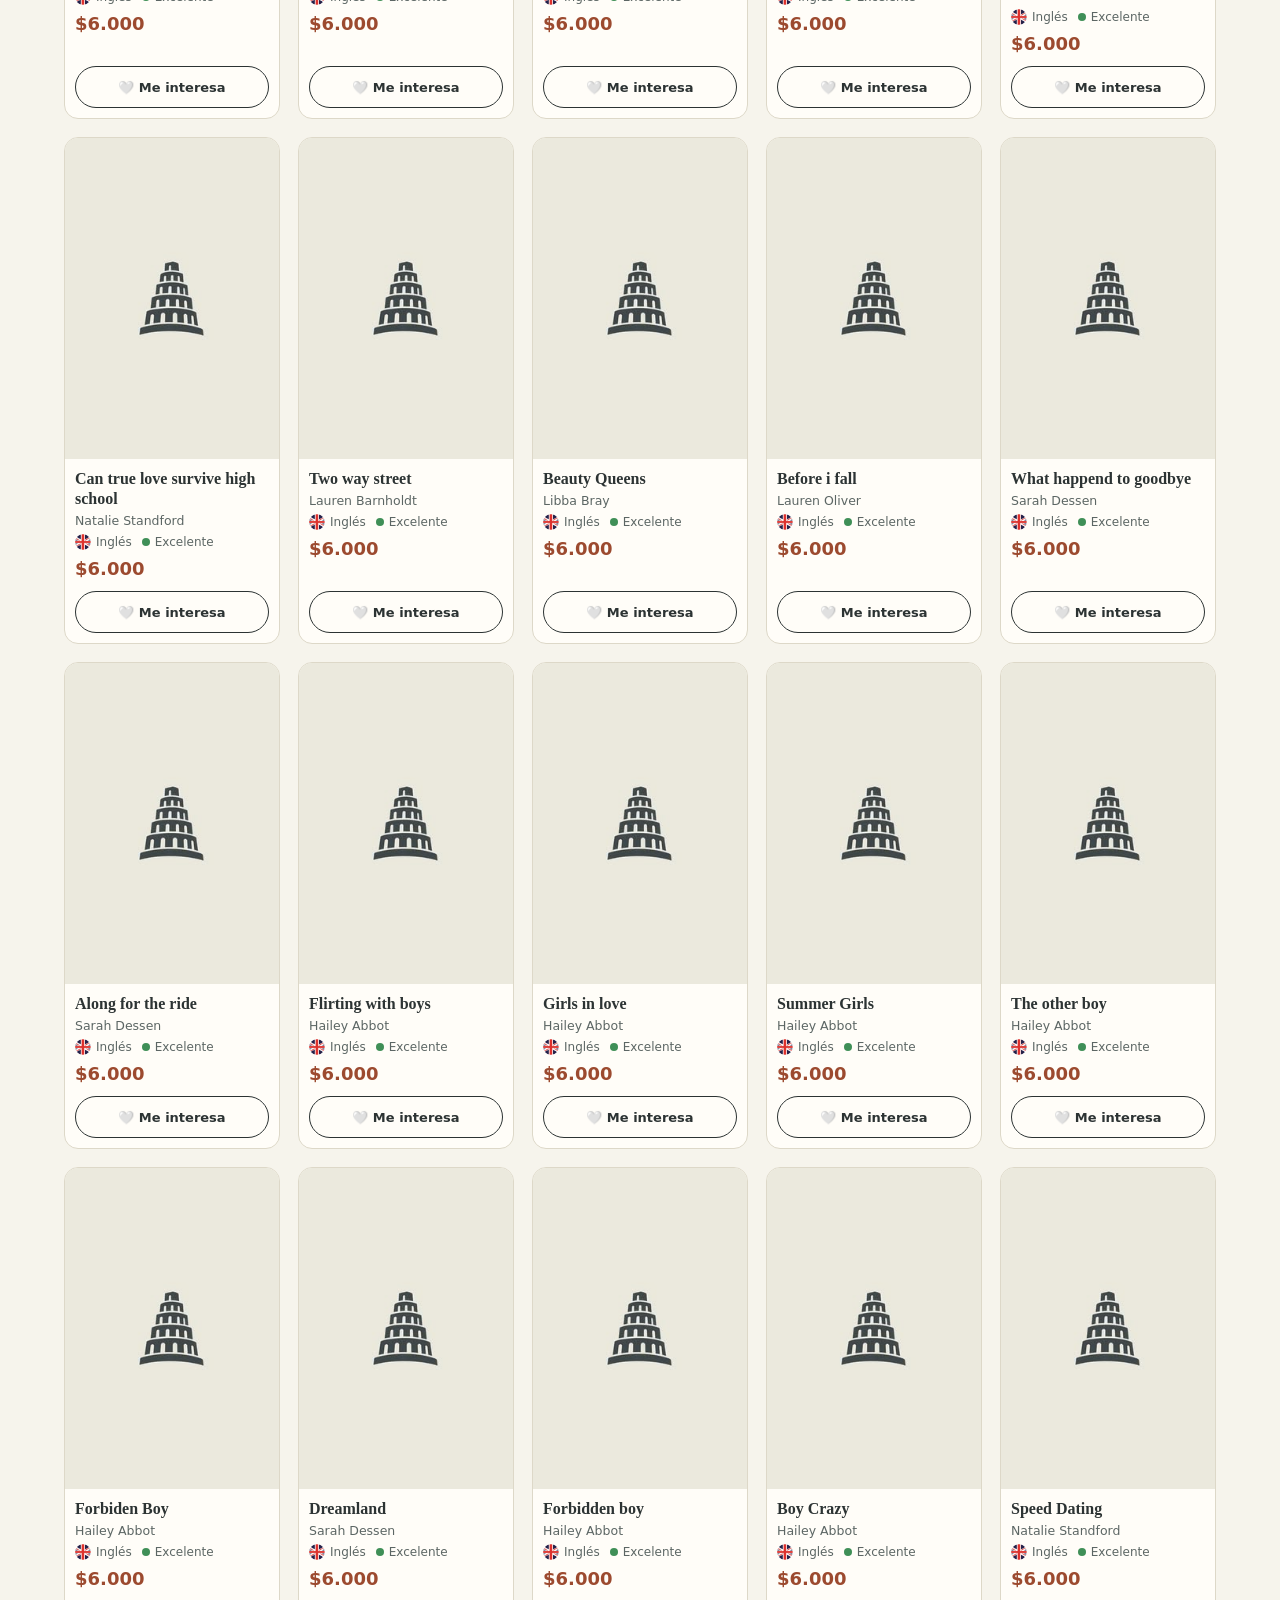
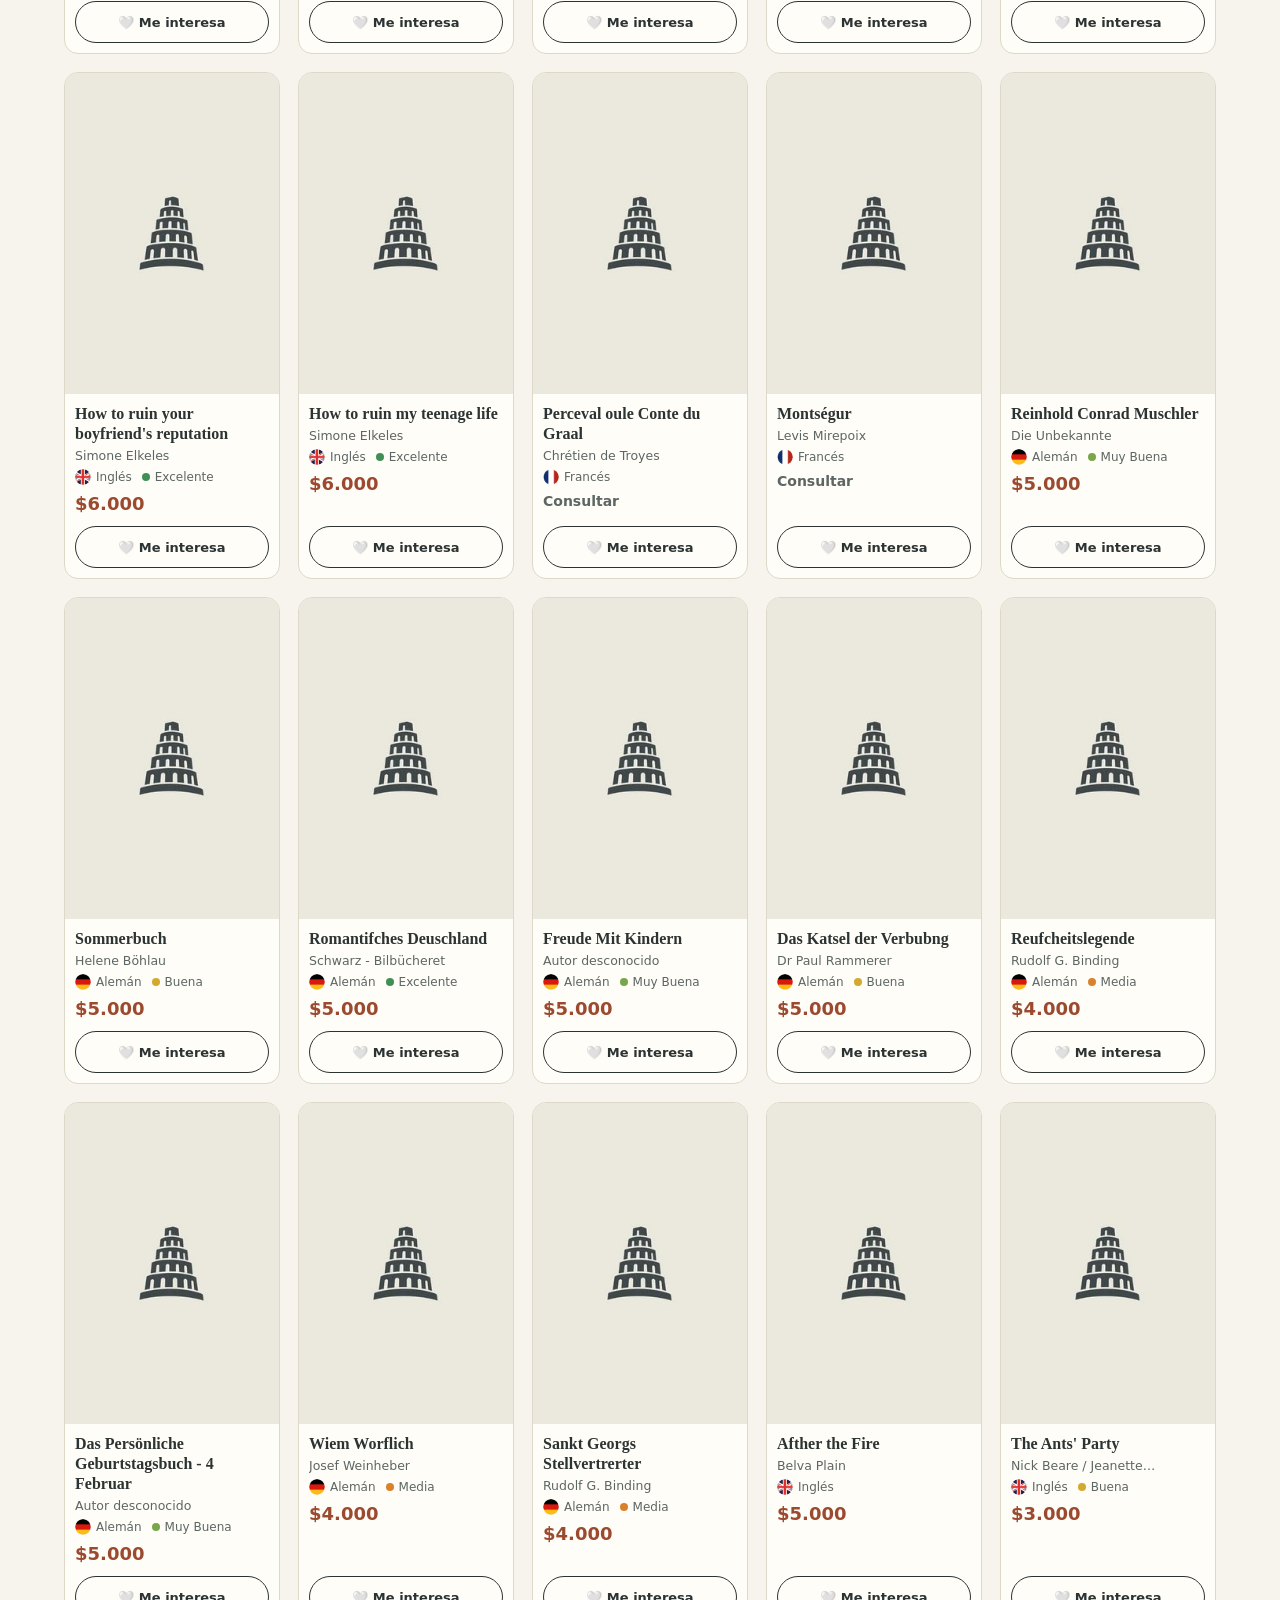
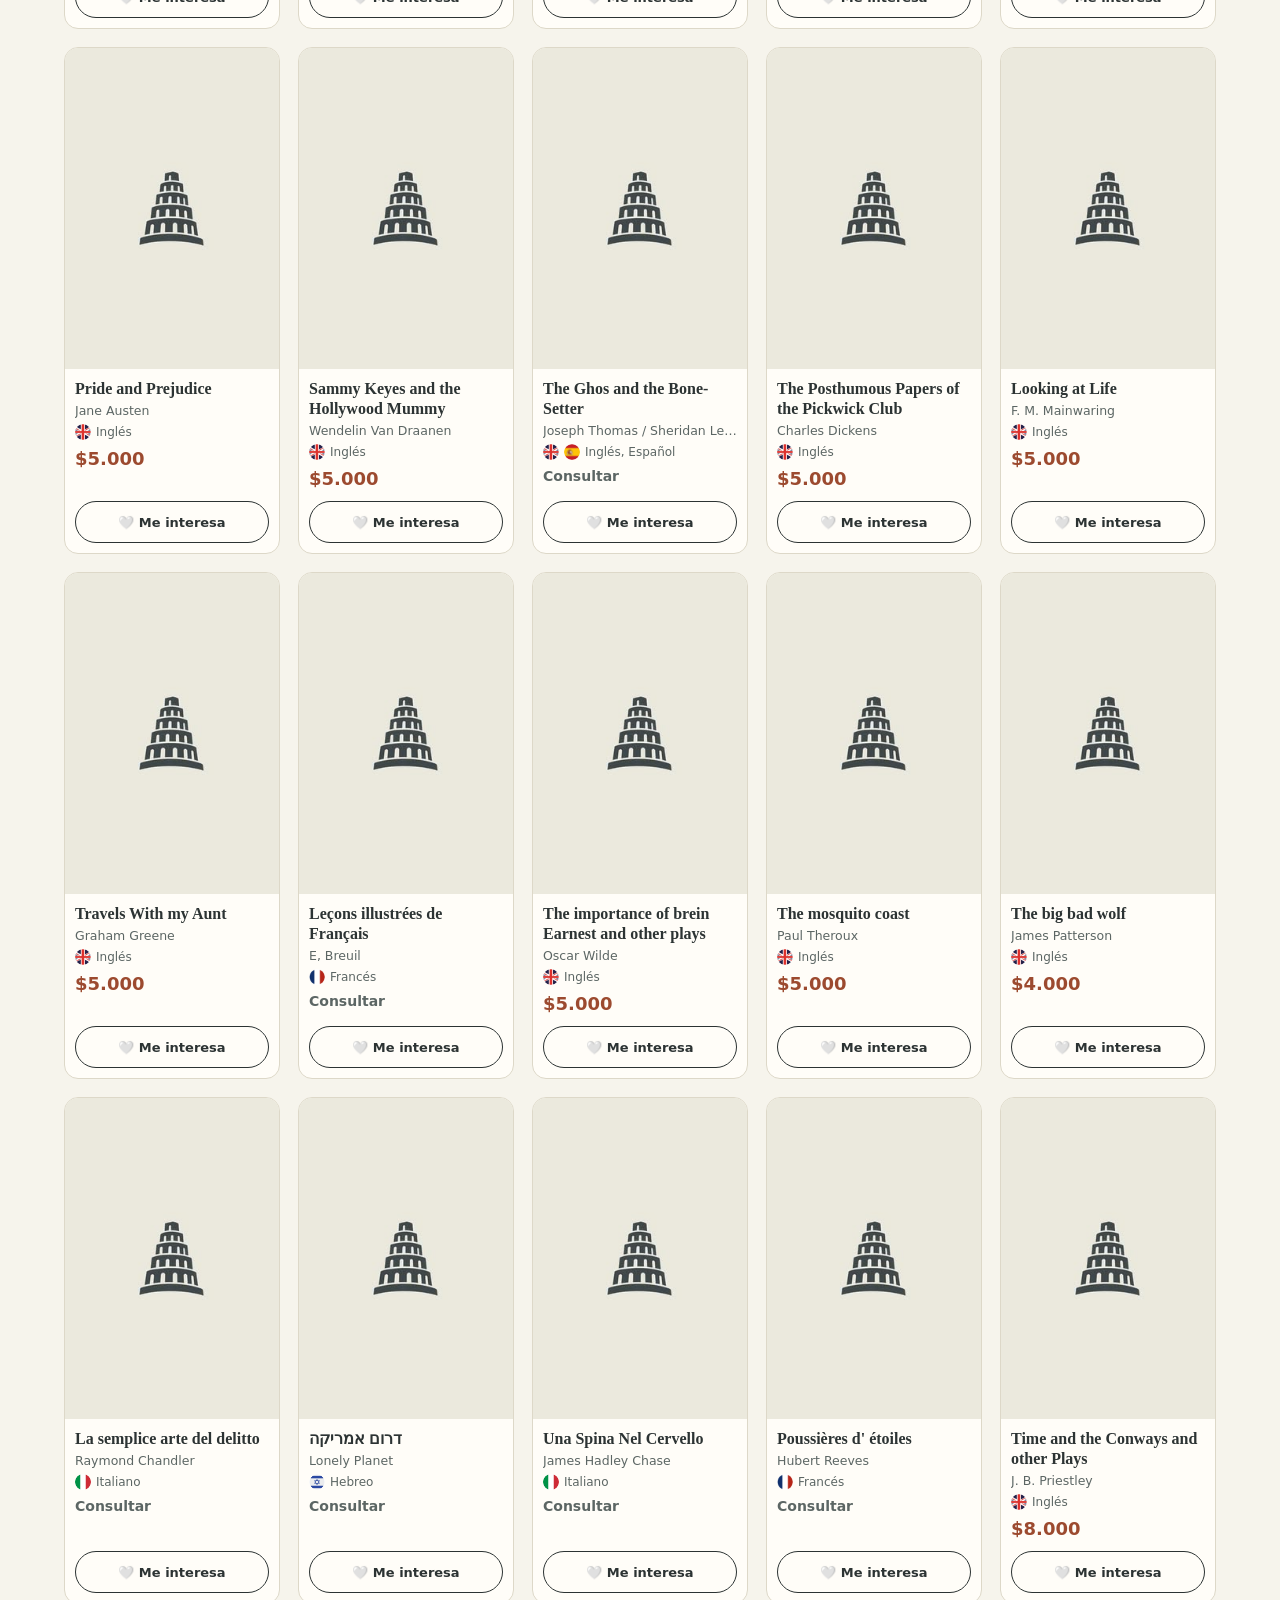
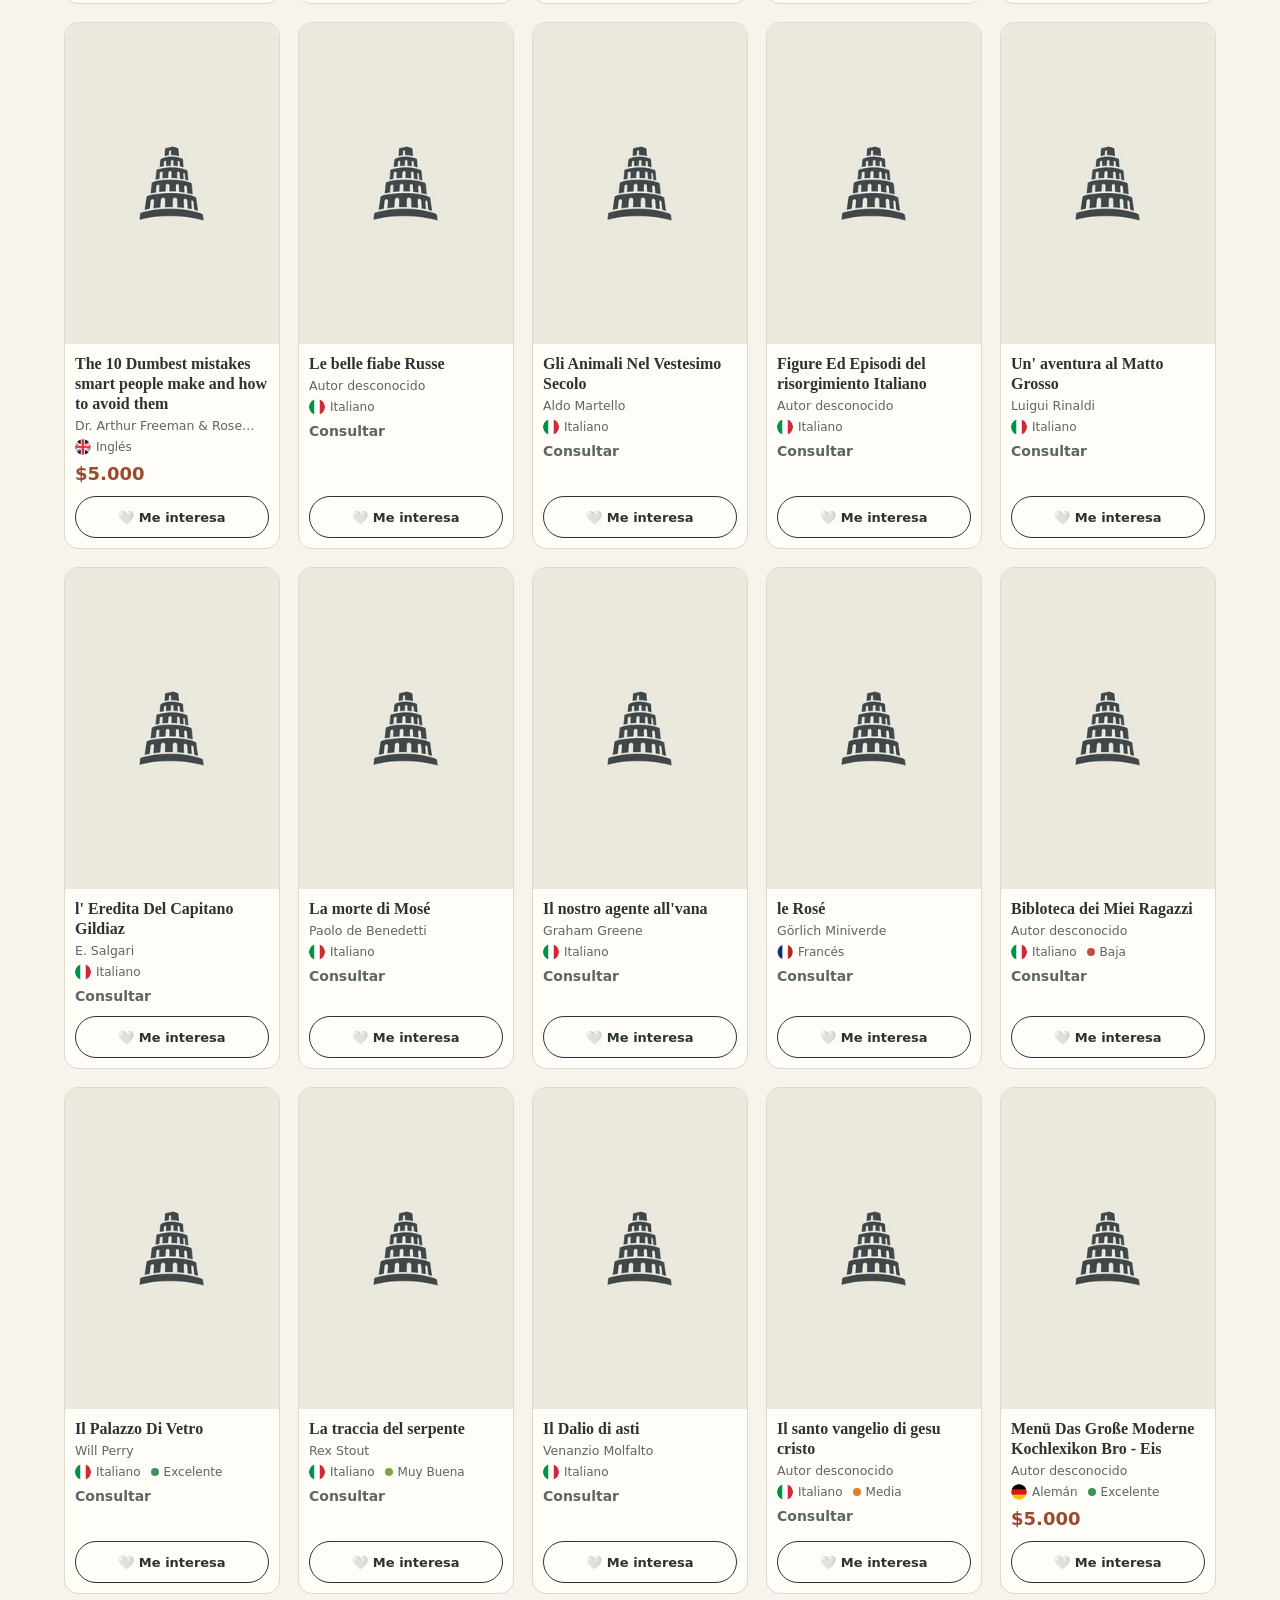
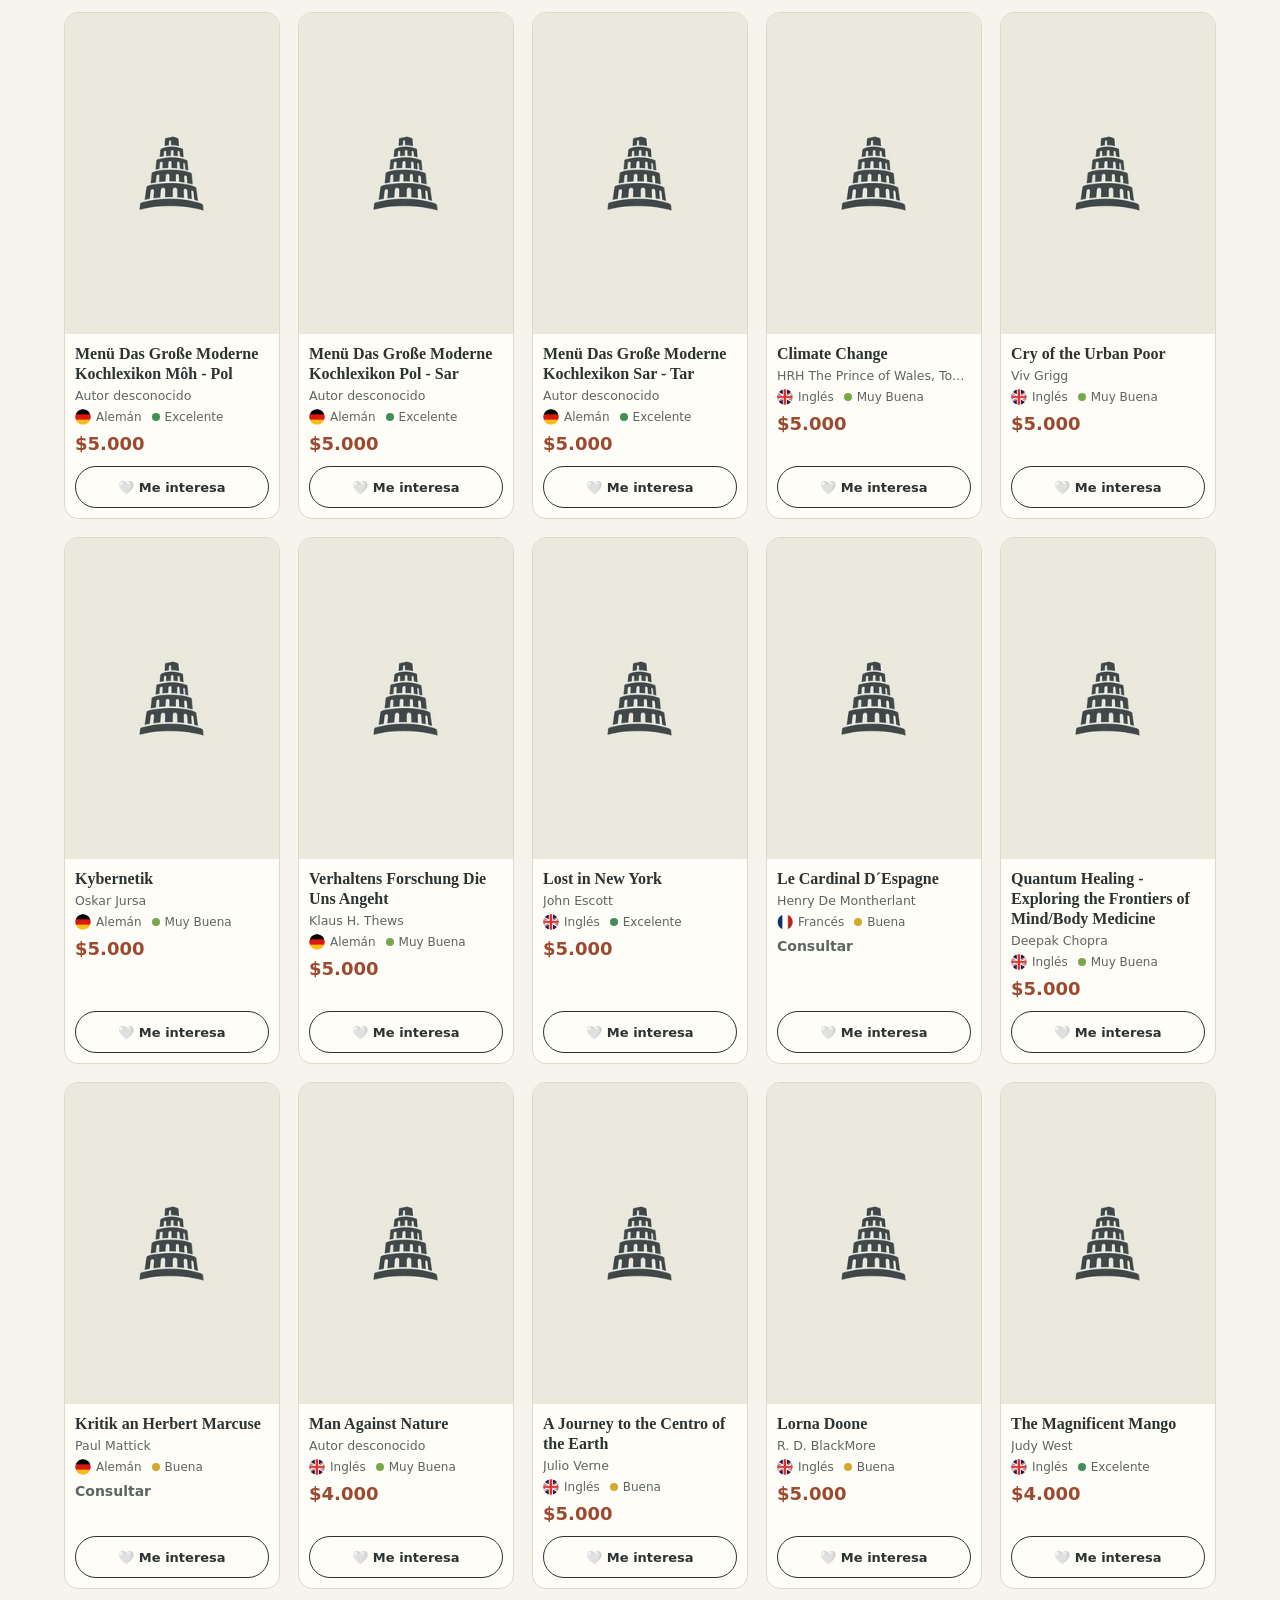
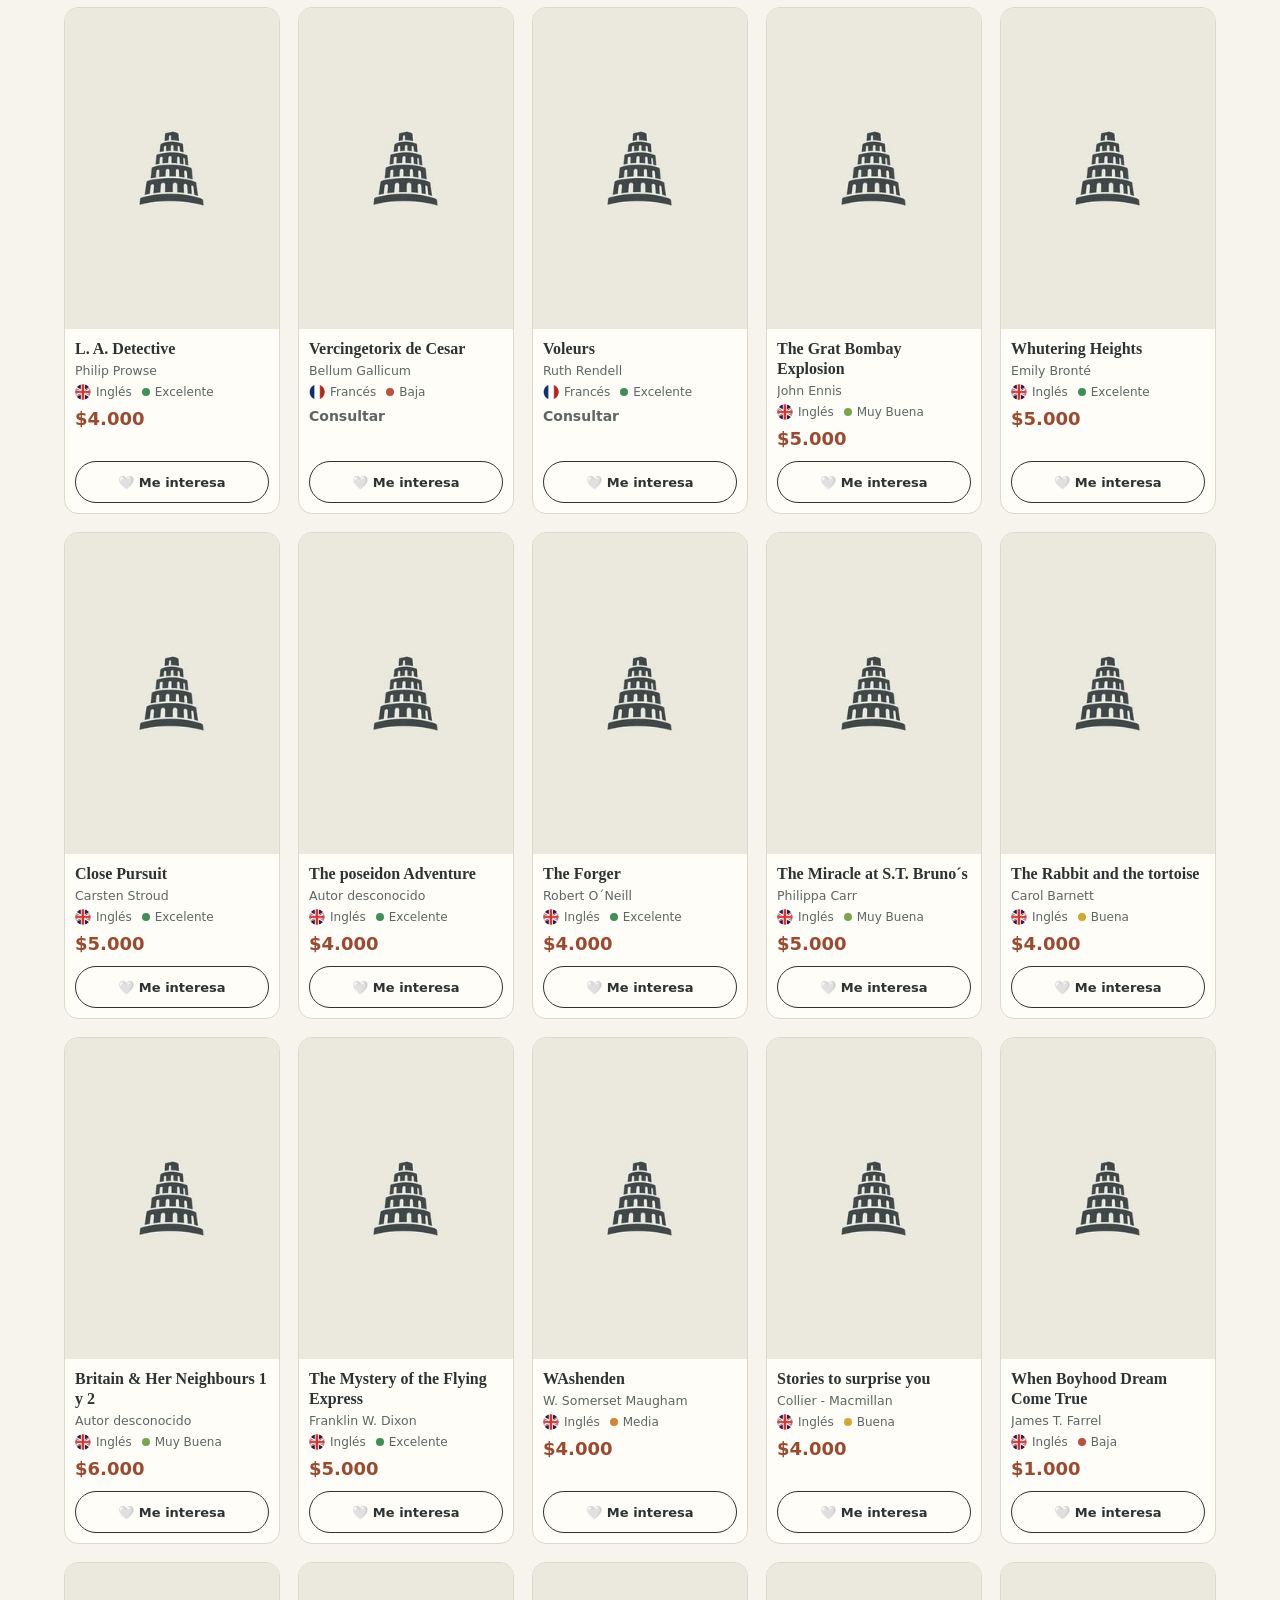
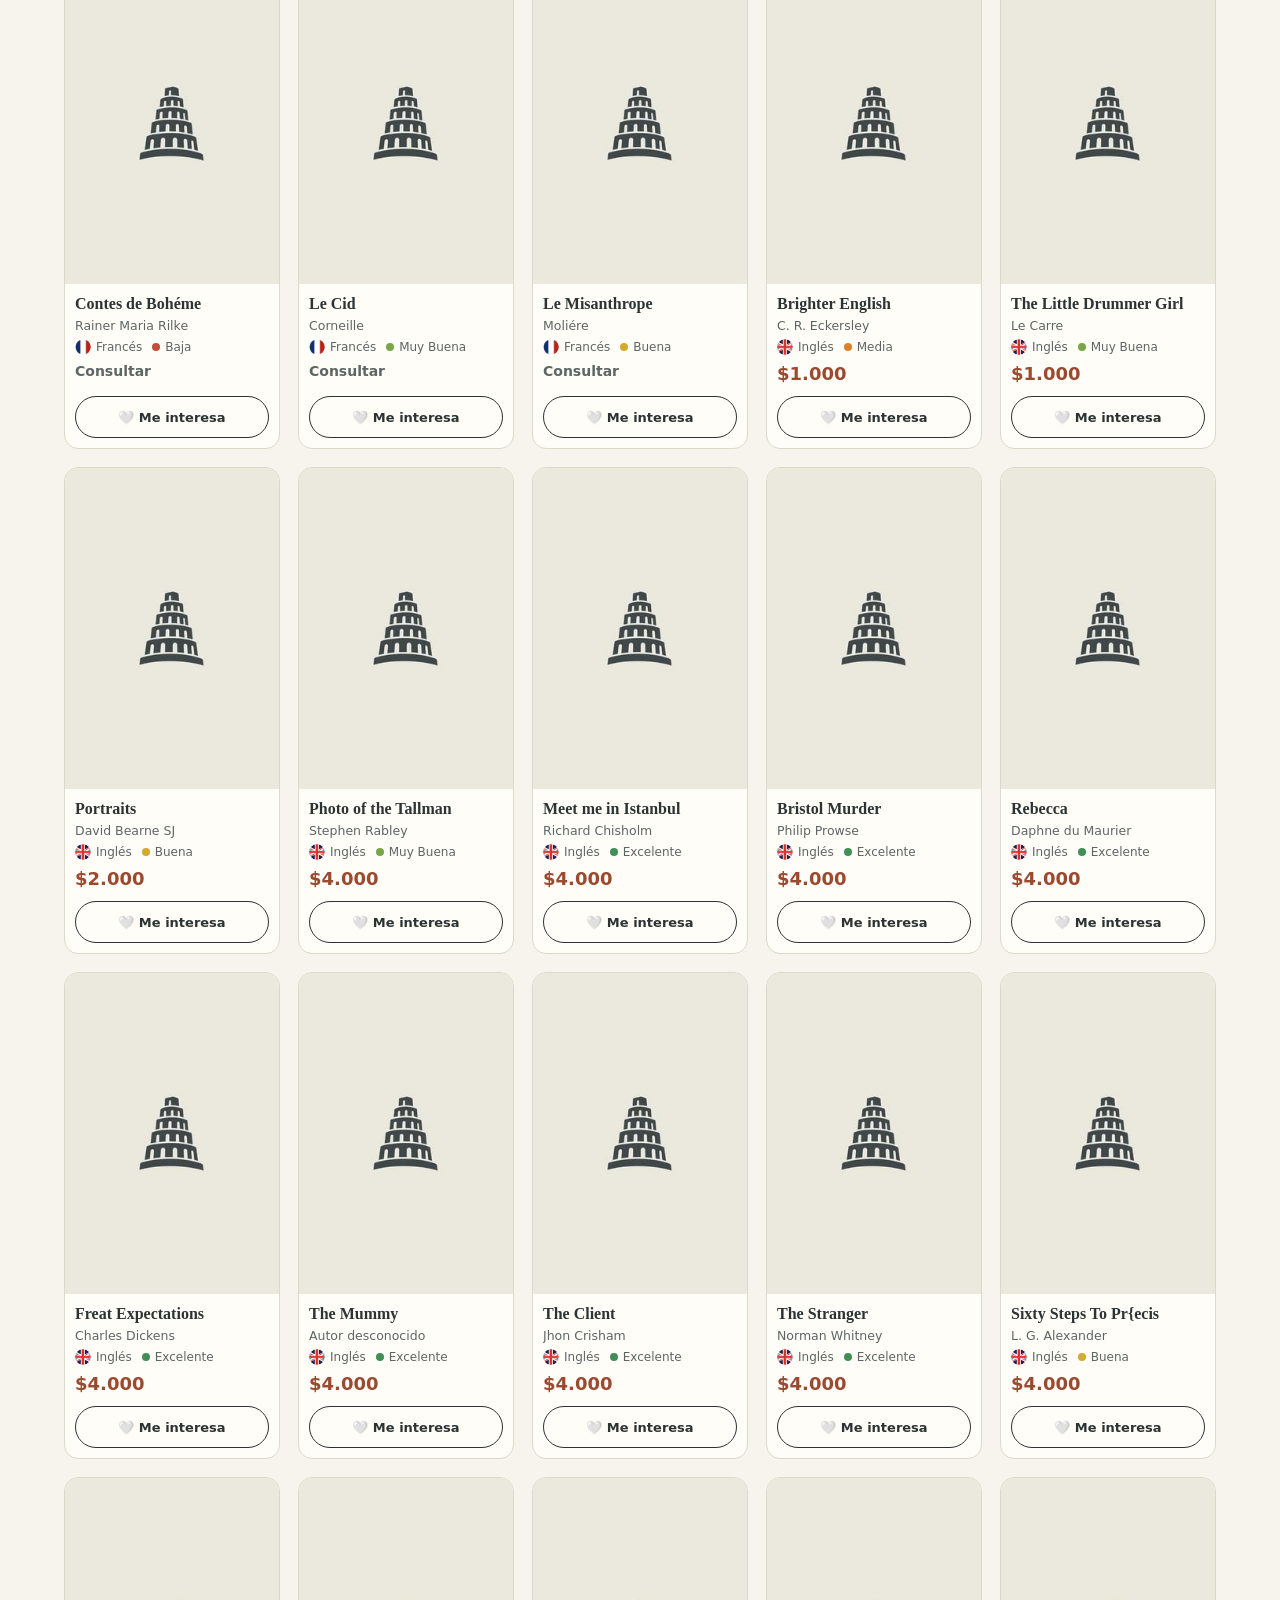
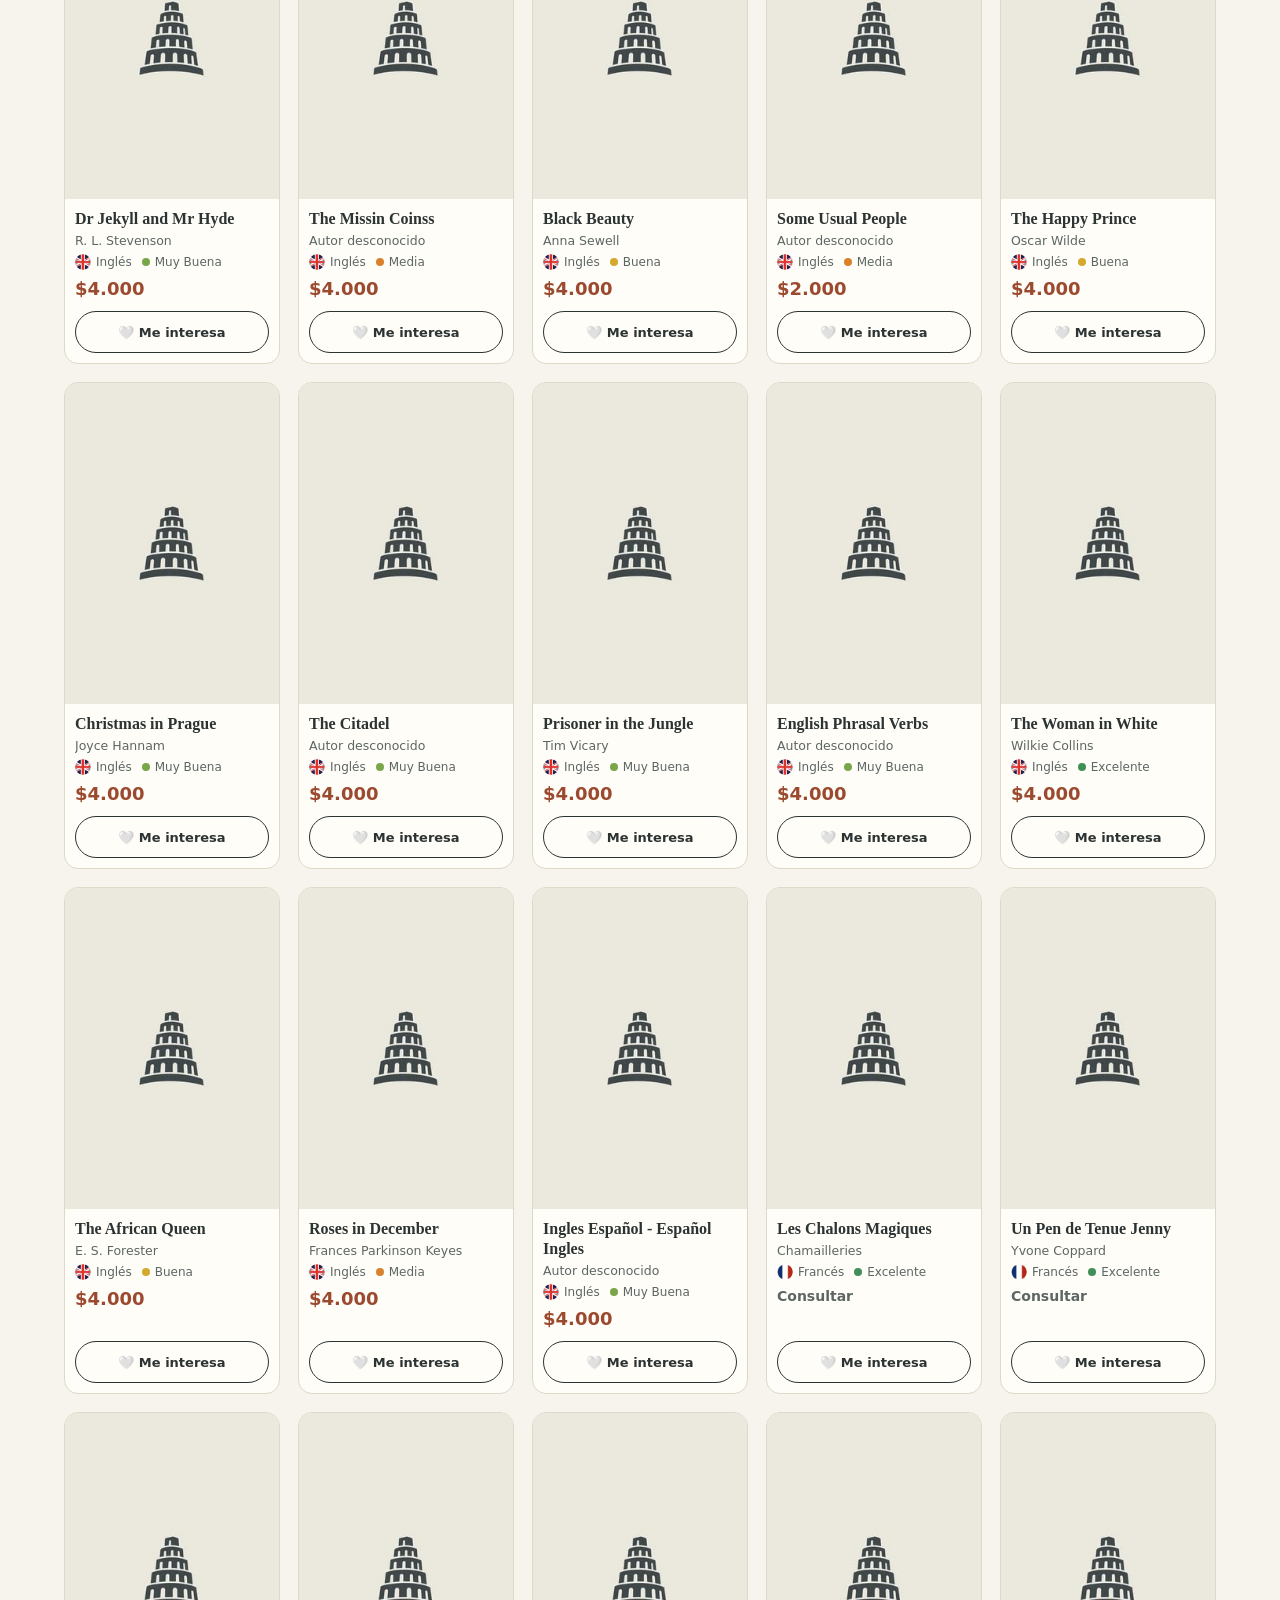
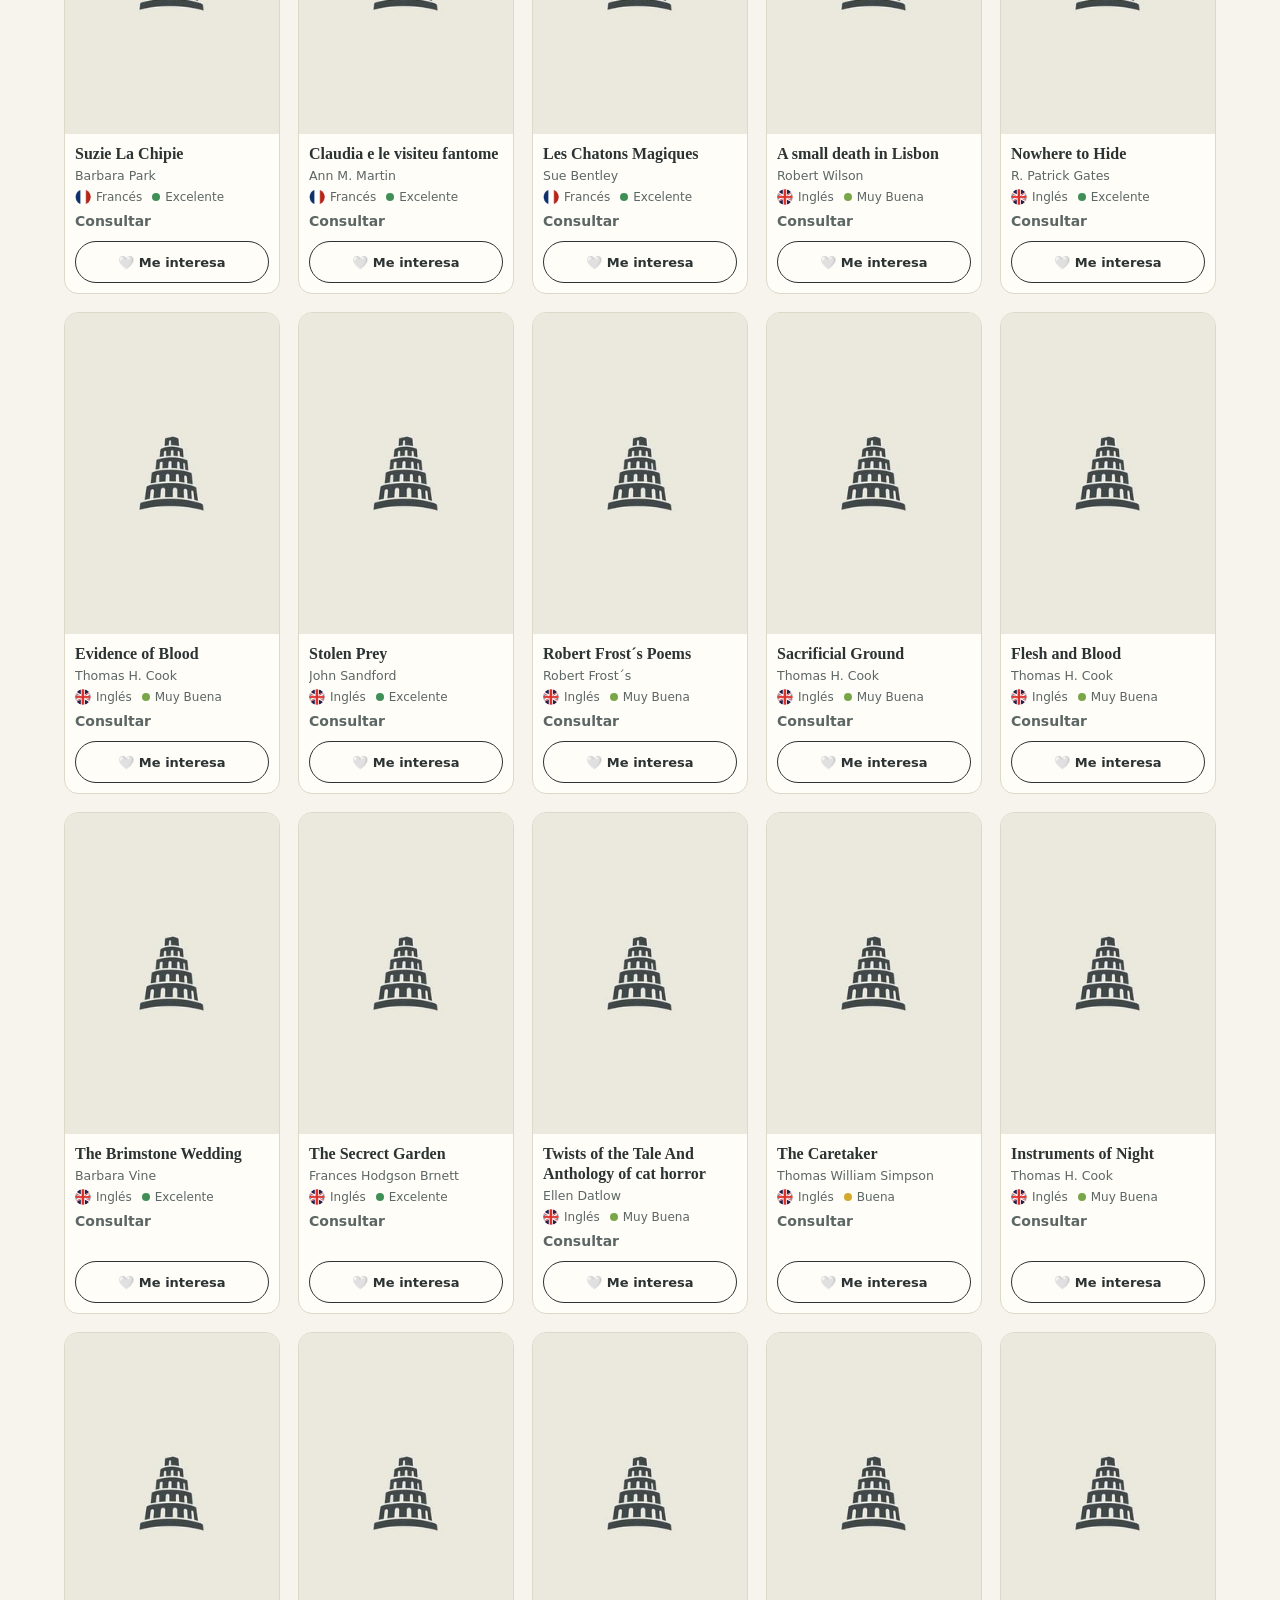
==== commit 42d31ade: "Fase 3: Me interesa + Mis consultas con envío por WhatsApp - Botón Me interesa en cada tarjeta (reem" ====
--- a/index.html
+++ b/index.html
@@ -72,6 +72,33 @@
         </p>
     </footer>
 
+    <button id="btnCarrito" class="btn-carrito" hidden>
+        <span aria-hidden="true">📚</span> Mis consultas
+        <span id="carritoCount" class="carrito-count">0</span>
+    </button>
+
+    <div id="toast" class="toast" role="status" aria-live="polite"></div>
+
+    <div id="cartModal" class="modal-overlay" role="dialog" aria-modal="true" aria-labelledby="cartTitle">
+        <div class="modal-content">
+            <div class="modal-header">
+                <h2 id="cartTitle">Mis consultas</h2>
+                <button id="btnCerrarCarrito" class="btn-close" aria-label="Cerrar mis consultas">&times;</button>
+            </div>
+
+            <div class="cart-body">
+                <p id="cartVacio" class="cart-vacio">Todavía no marcaste ningún libro. Tocá 🤍 <strong>Me interesa</strong> en los que quieras consultar.</p>
+                <ul id="cartItems" class="cart-list"></ul>
+                <p id="cartResumen" class="cart-resumen" hidden></p>
+            </div>
+
+            <div class="modal-footer cart-footer">
+                <button id="btnVaciarLista" class="btn-limpiar" hidden>Vaciar lista</button>
+                <a id="btnEnviarWhatsApp" class="btn-aplicar btn-whatsapp deshabilitado" target="_blank" rel="noopener">Enviar consulta por WhatsApp</a>
+            </div>
+        </div>
+    </div>
+
     <div id="filterModal" class="modal-overlay" role="dialog" aria-modal="true" aria-labelledby="filterTitle">
         <div class="modal-content">
             <div class="modal-header">
--- a/style.css
+++ b/style.css
@@ -298,20 +298,26 @@
 
 .card-actions { padding: 8px 10px 10px; }
 
-.btn-consultar {
-    display: flex;
-    align-items: center;
-    justify-content: center;
+.btn-interes {
+    width: 100%;
     min-height: 42px;
     border-radius: 21px;
-    background: var(--tinta);
+    border: 1.5px solid var(--tinta);
+    background: transparent;
+    color: var(--tinta);
+    font: inherit;
+    font-size: 13px;
+    font-weight: 600;
+    cursor: pointer;
+}
+
+.btn-interes:active { transform: scale(0.98); }
+
+.btn-interes.activo {
+    background: var(--acento);
+    border-color: var(--acento);
     color: #fff;
-    font-size: 13px;
-    font-weight: 600;
-    text-decoration: none;
-}
-
-.btn-consultar:active { background: #000; }
+}
 
 .no-results {
     grid-column: 1 / -1;
@@ -487,7 +493,7 @@
     .tagline { font-size: 14px; }
     .card h3 { font-size: 16px; }
     .card:hover { box-shadow: 0 6px 18px rgba(44, 51, 51, 0.1); }
-    .btn-consultar:hover { background: var(--acento); }
+    .btn-interes:not(.activo):hover { background: var(--crema); }
 
     .modal-overlay { align-items: center; }
     .modal-content { border-radius: 20px; padding-bottom: 0; transform: translateY(20px); }
@@ -501,3 +507,162 @@
 @media (prefers-reduced-motion: reduce) {
     .modal-overlay, .modal-content { transition: none; }
 }
+
+/* =========================================
+   MIS CONSULTAS (carrito)
+   ========================================= */
+.btn-carrito {
+    position: fixed;
+    right: calc(16px + env(safe-area-inset-right));
+    bottom: calc(16px + env(safe-area-inset-bottom));
+    z-index: 900;
+    display: inline-flex;
+    align-items: center;
+    gap: 8px;
+    min-height: 52px;
+    padding: 0 18px;
+    border: none;
+    border-radius: 26px;
+    background: var(--acento);
+    color: #fff;
+    font: inherit;
+    font-size: 15px;
+    font-weight: 700;
+    box-shadow: 0 6px 18px rgba(44, 51, 51, 0.3);
+    cursor: pointer;
+}
+
+.btn-carrito[hidden] { display: none; }
+
+.carrito-count {
+    min-width: 24px;
+    height: 24px;
+    padding: 0 6px;
+    border-radius: 12px;
+    background: #fff;
+    color: var(--acento);
+    font-size: 13px;
+    display: inline-flex;
+    align-items: center;
+    justify-content: center;
+}
+
+/* Deja lugar para que el botón flotante no tape el footer */
+body.tiene-consultas .footer {
+    padding-bottom: calc(92px + env(safe-area-inset-bottom));
+}
+
+.cart-body {
+    padding: 8px 20px 4px;
+    max-height: 55vh;
+    overflow-y: auto;
+}
+
+.cart-vacio {
+    margin: 16px 0;
+    color: var(--tinta-suave);
+    line-height: 1.5;
+}
+
+.cart-list {
+    list-style: none;
+    margin: 0;
+    padding: 0;
+}
+
+.cart-item {
+    display: flex;
+    align-items: center;
+    gap: 10px;
+    padding: 12px 0;
+    border-bottom: 1px solid var(--linea);
+}
+
+.cart-item-info { flex: 1; min-width: 0; }
+
+.cart-item-info p { margin: 0; }
+
+.cart-item-titulo {
+    font-family: var(--serif);
+    font-size: 15px;
+    font-weight: 700;
+    line-height: 1.25;
+}
+
+.cart-item-autor {
+    font-size: 12.5px;
+    color: var(--tinta-suave);
+}
+
+.cart-item-precio {
+    margin-top: 2px !important;
+    font-size: 14px;
+    font-weight: 700;
+    color: var(--acento);
+}
+
+.cart-item-precio.consultar {
+    font-weight: 600;
+    color: var(--tinta-suave);
+}
+
+.btn-quitar {
+    flex: none;
+    width: 40px;
+    height: 40px;
+    border: none;
+    border-radius: 50%;
+    background: var(--papel);
+    color: var(--tinta-suave);
+    font-size: 24px;
+    line-height: 1;
+    cursor: pointer;
+}
+
+.cart-resumen {
+    margin: 14px 0 8px;
+    font-size: 16px;
+    font-weight: 700;
+}
+
+.cart-footer { align-items: center; }
+
+.btn-whatsapp {
+    display: flex;
+    align-items: center;
+    justify-content: center;
+    text-align: center;
+    text-decoration: none;
+    line-height: 1.2;
+    padding: 0 14px;
+    background: #1f9d55;
+}
+
+.btn-whatsapp.deshabilitado {
+    opacity: 0.4;
+    pointer-events: none;
+}
+
+.toast {
+    position: fixed;
+    left: 50%;
+    bottom: calc(84px + env(safe-area-inset-bottom));
+    transform: translate(-50%, 20px);
+    z-index: 1100;
+    width: calc(100% - 32px);
+    max-width: 420px;
+    padding: 12px 16px;
+    border-radius: 14px;
+    background: var(--tinta);
+    color: #fff;
+    font-size: 14px;
+    text-align: center;
+    opacity: 0;
+    pointer-events: none;
+    transition: opacity 0.25s, transform 0.25s;
+}
+
+.toast.visible {
+    opacity: 1;
+    transform: translate(-50%, 0);
+}
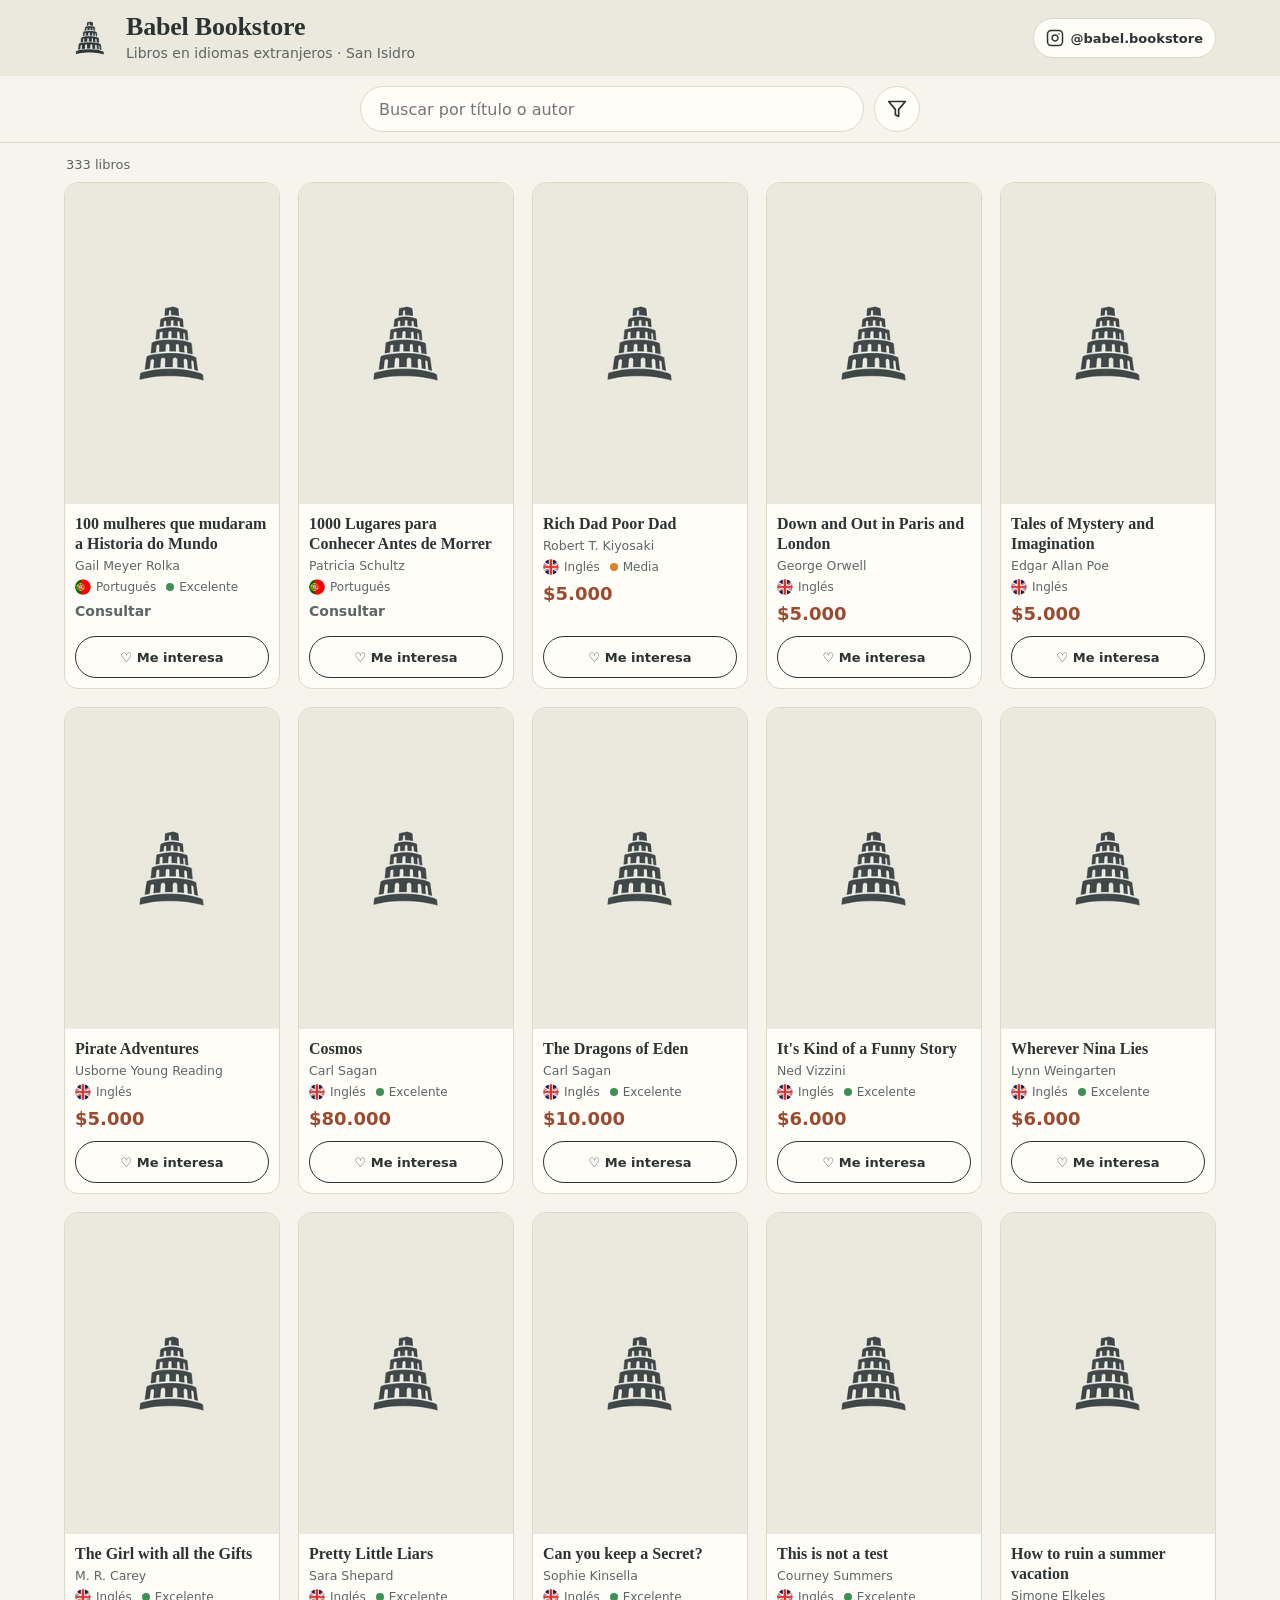
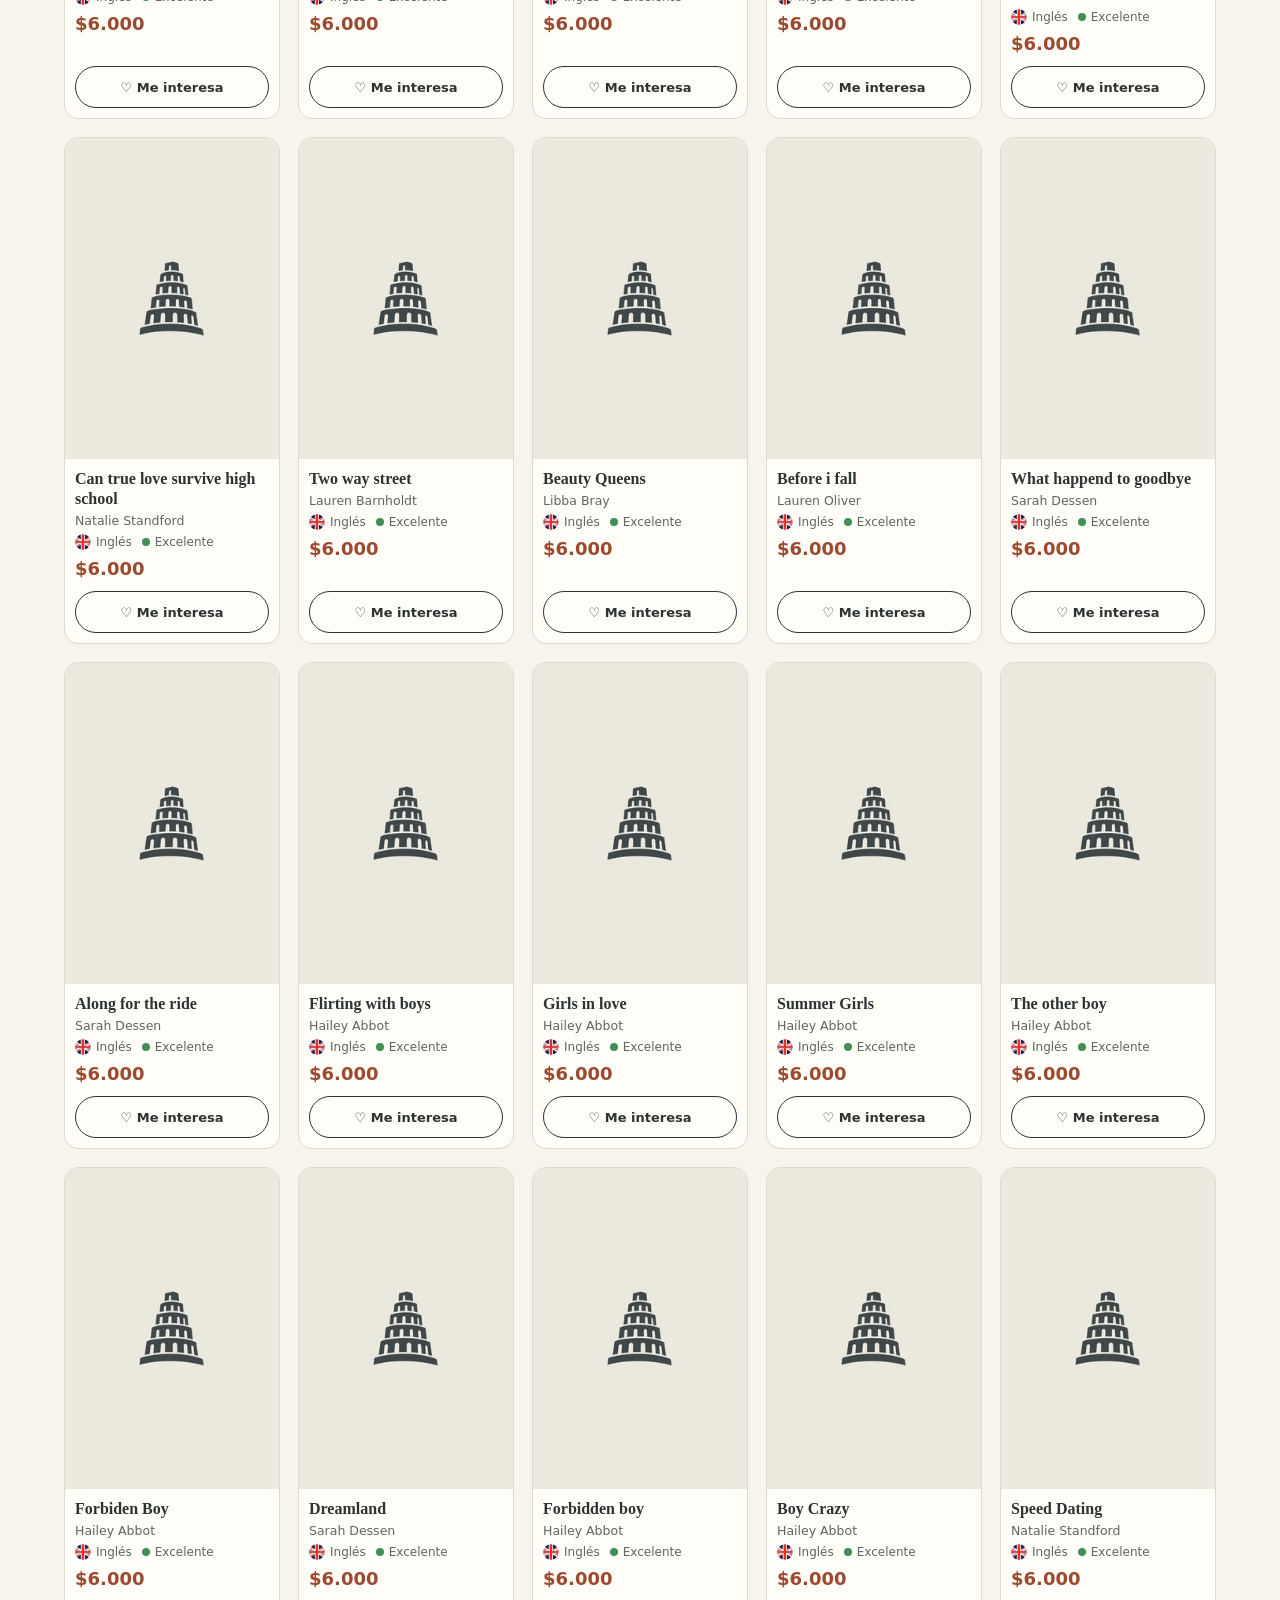
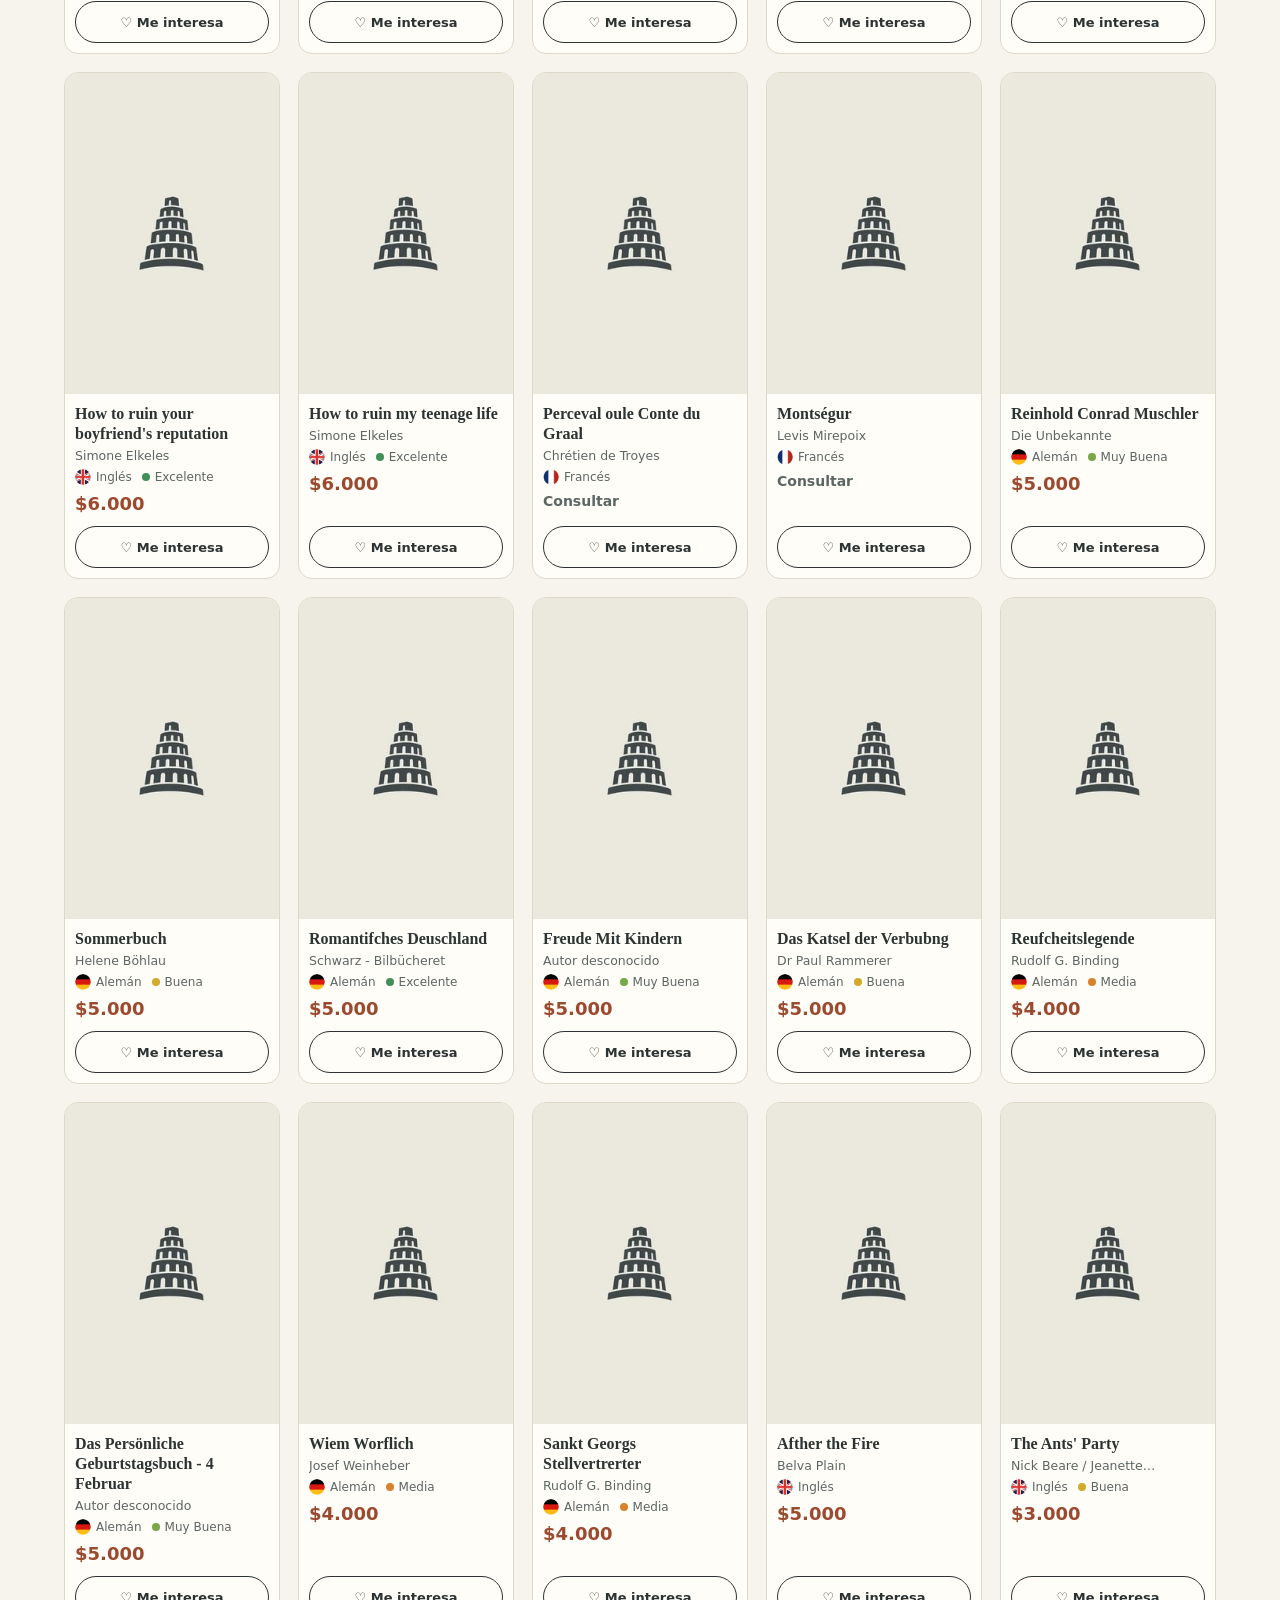
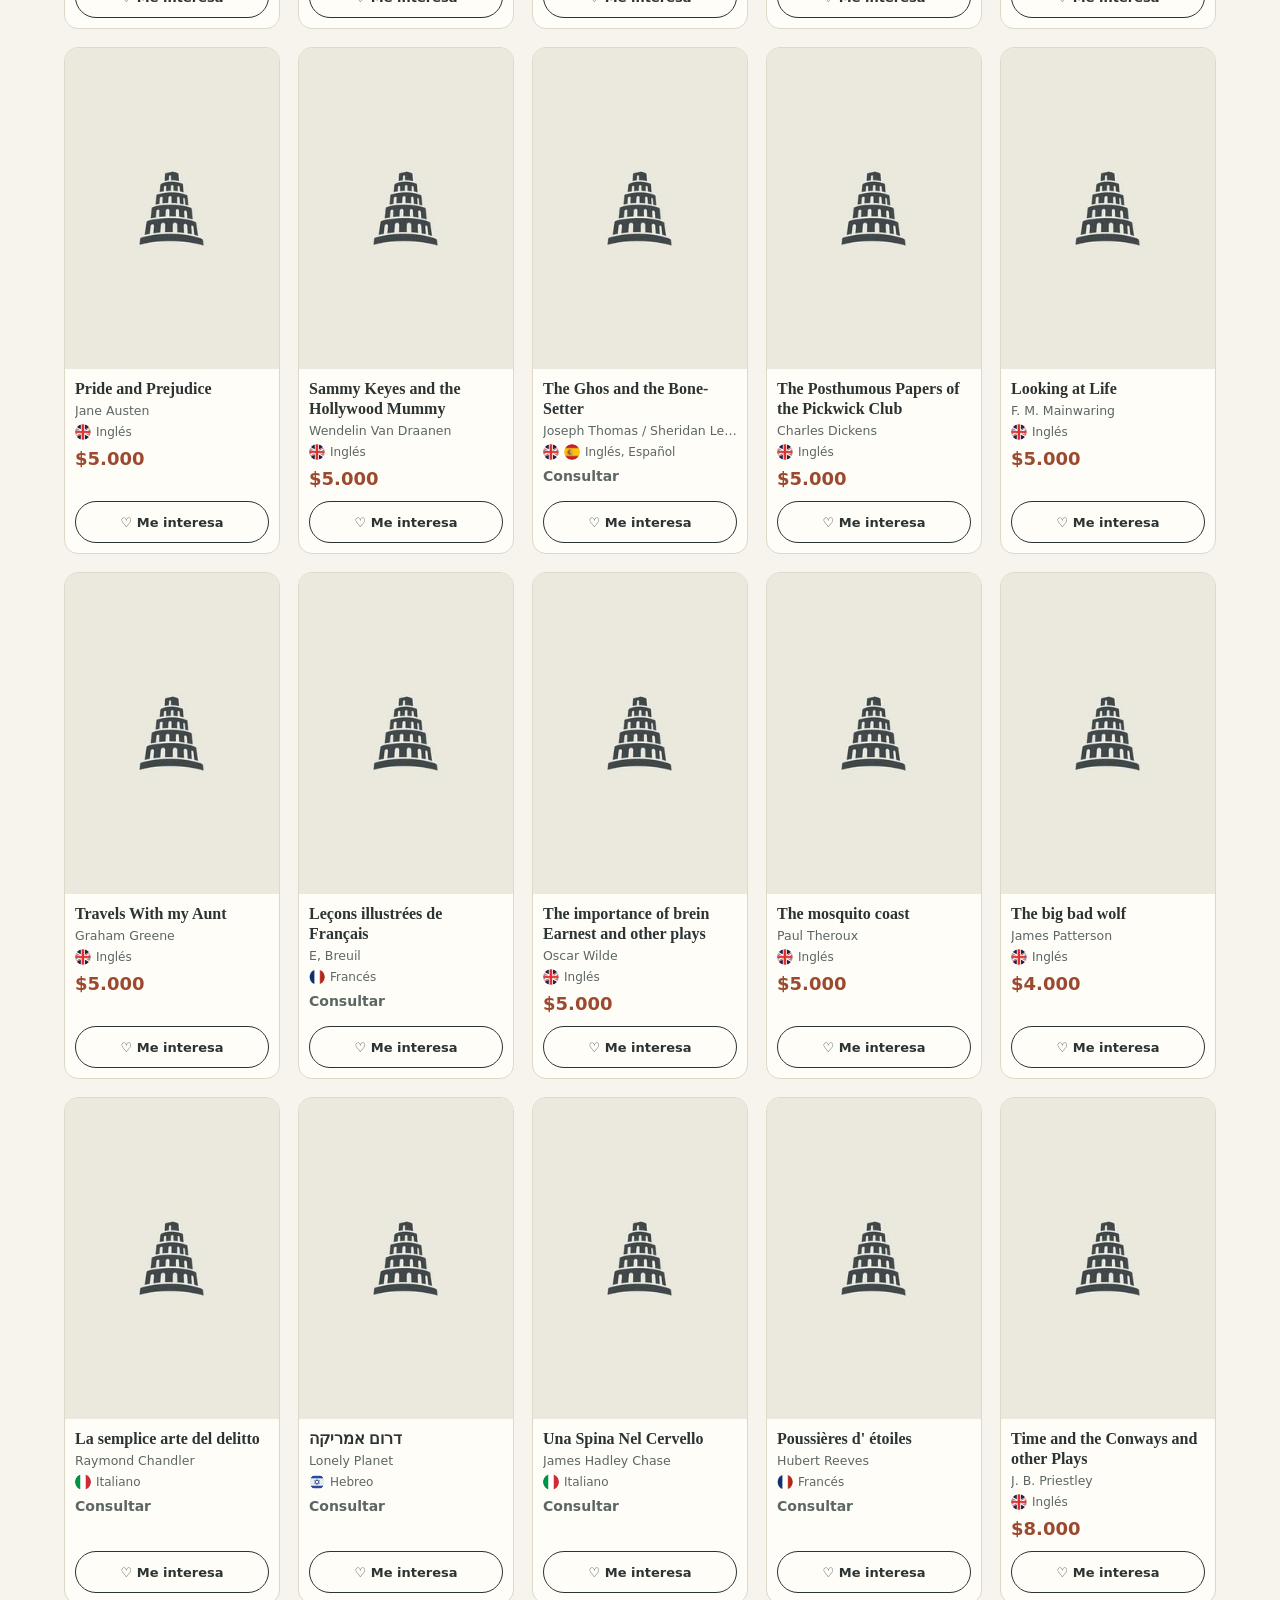
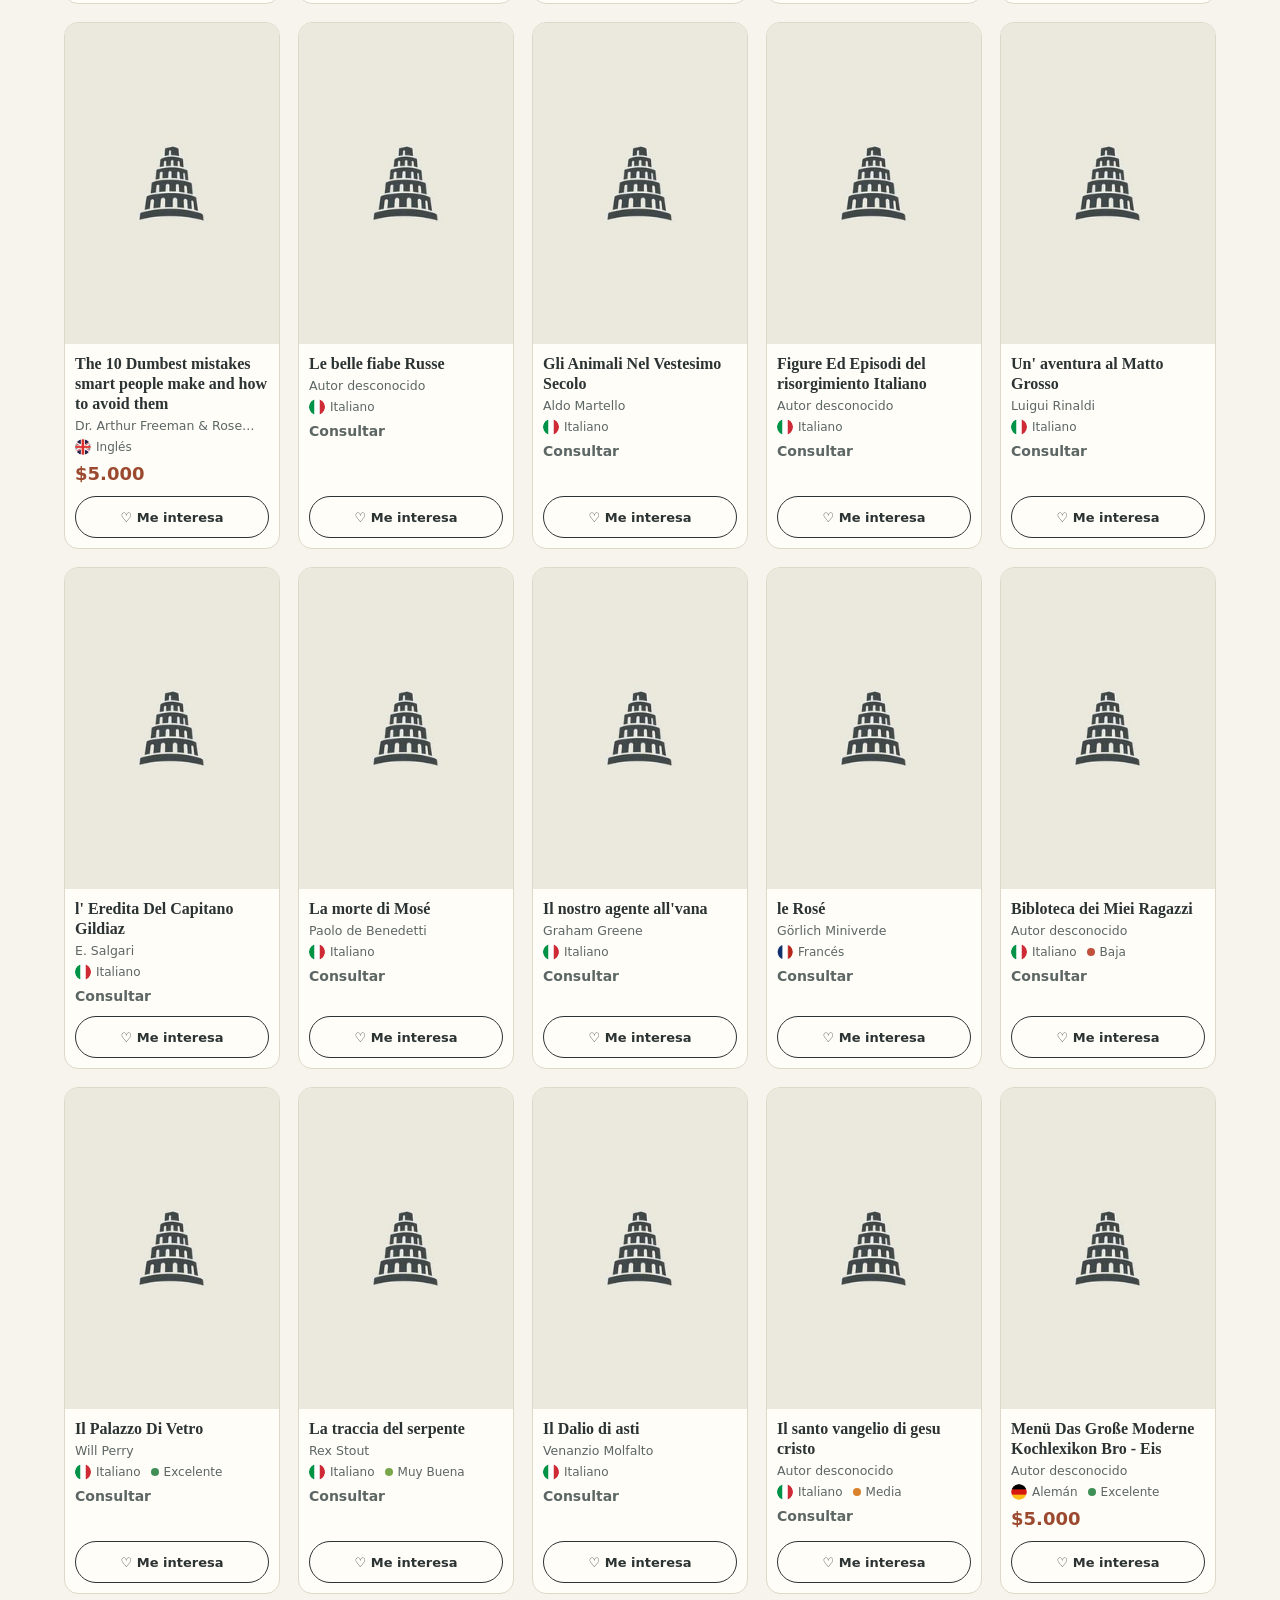
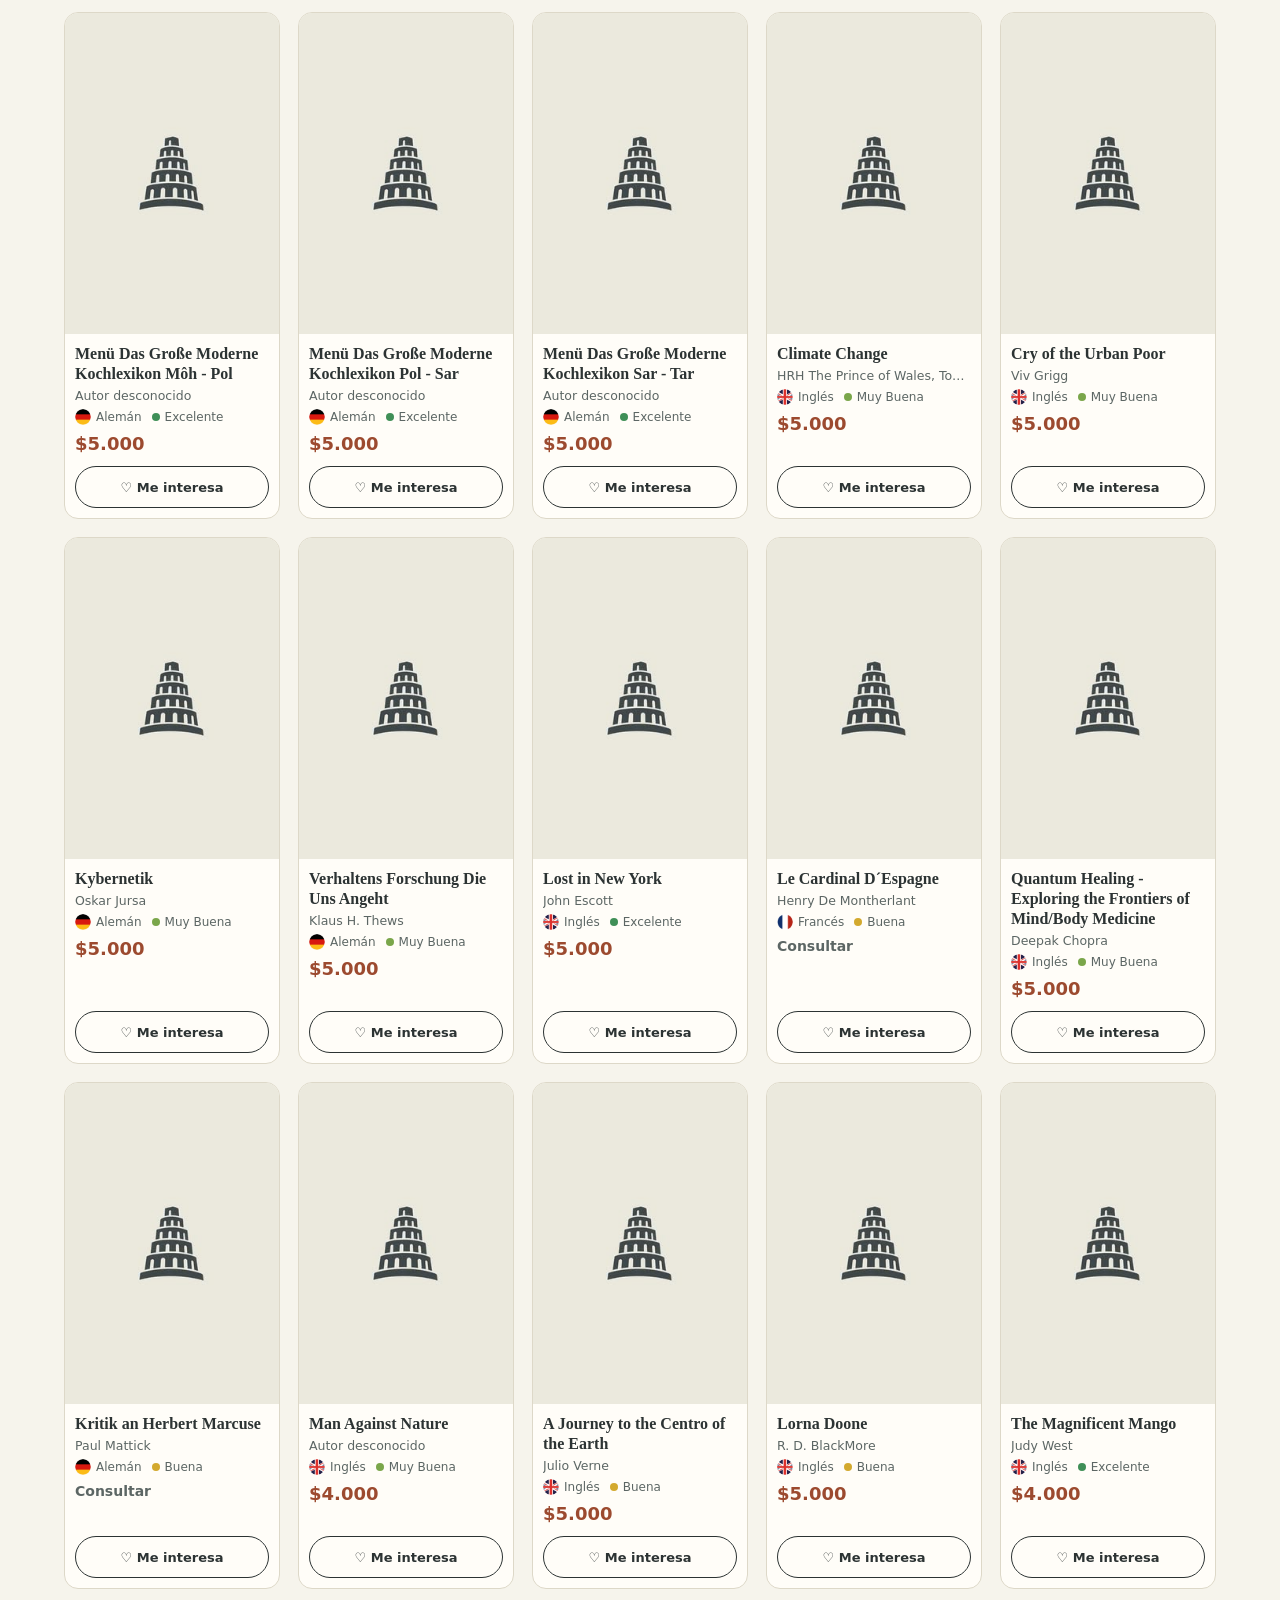
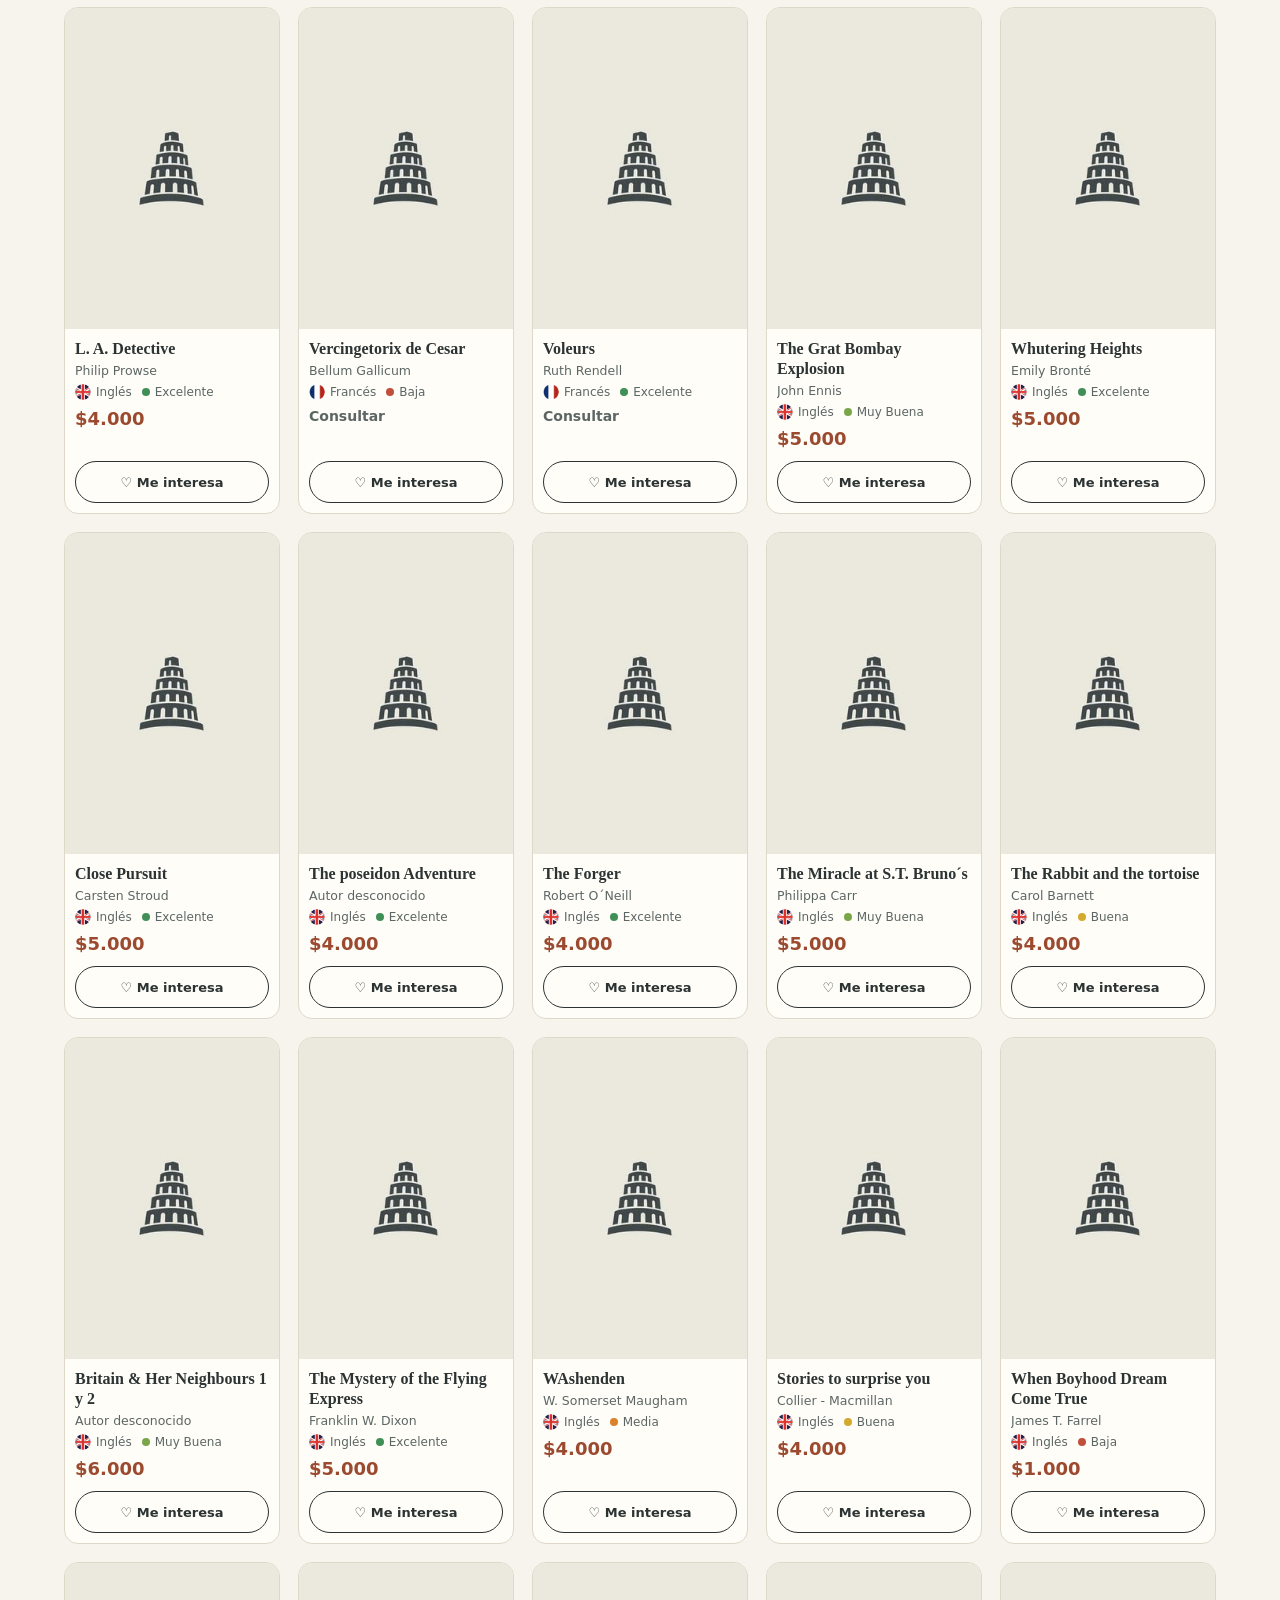
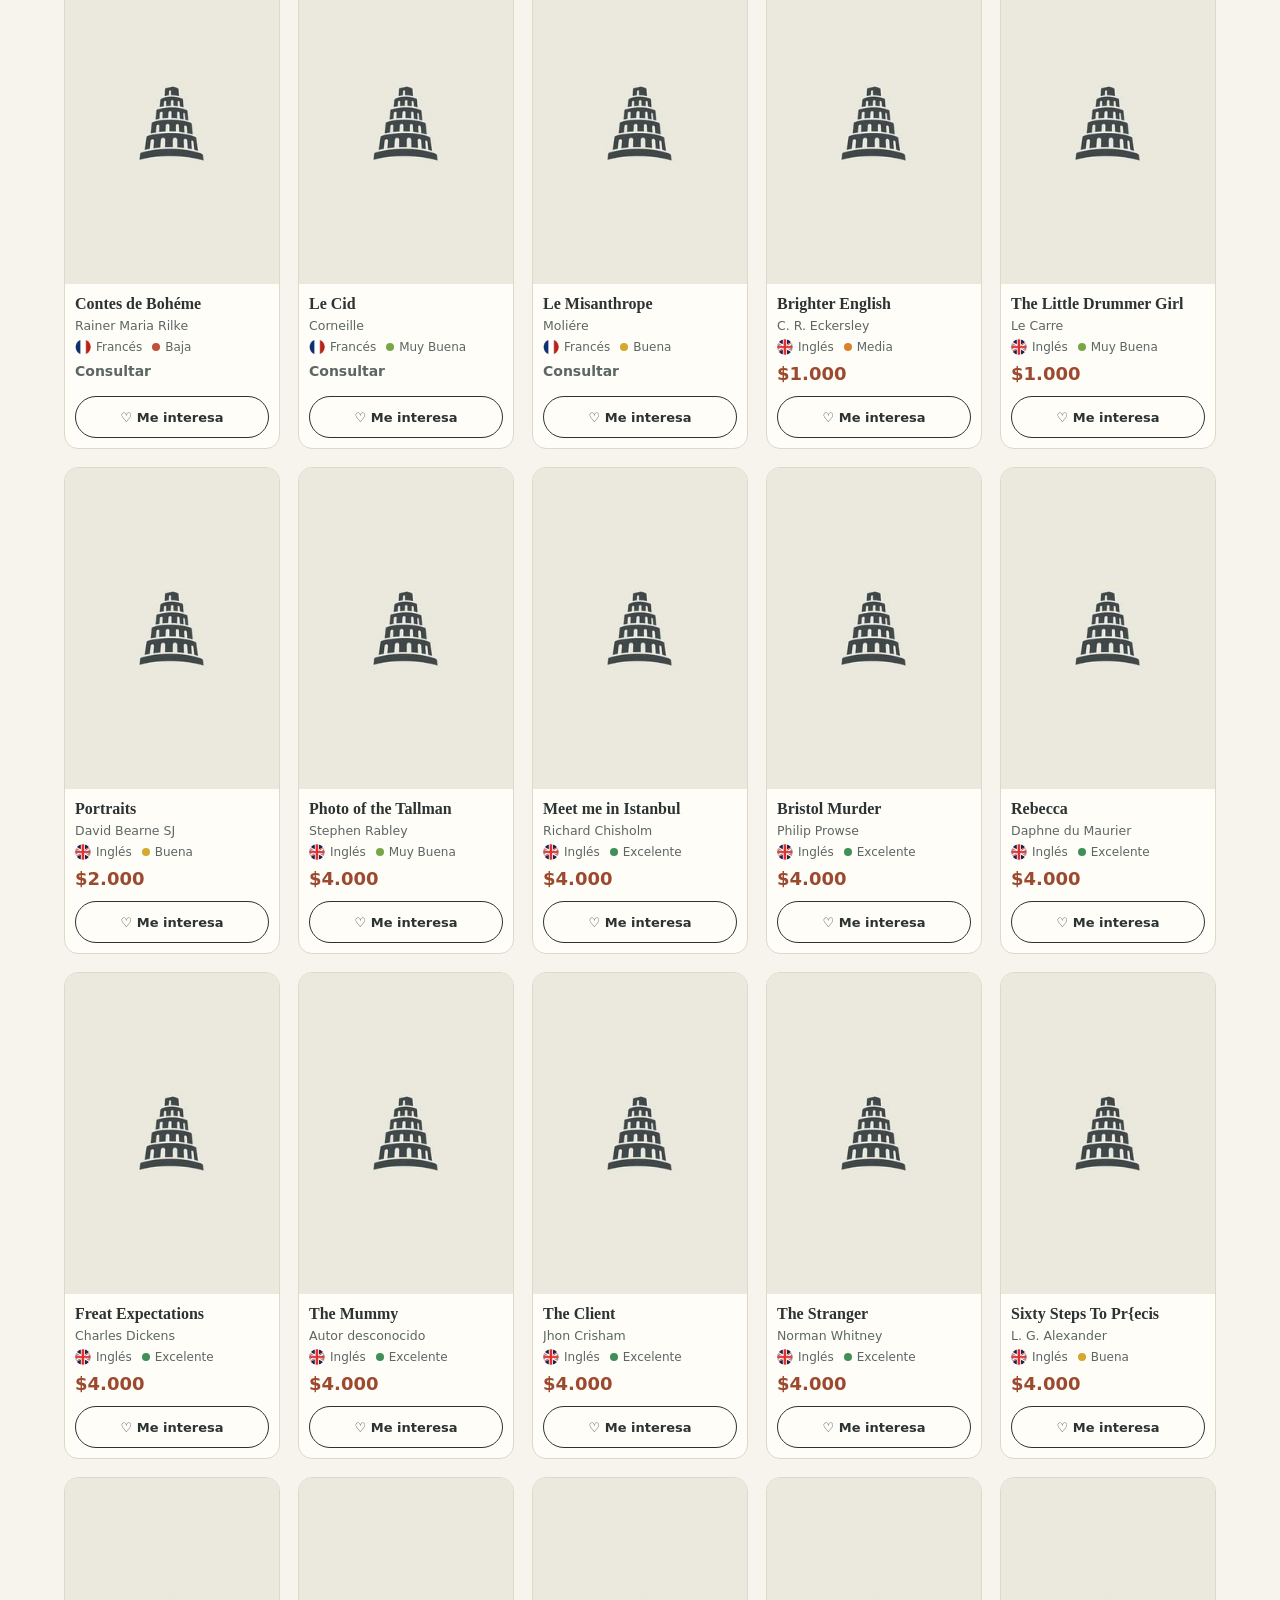
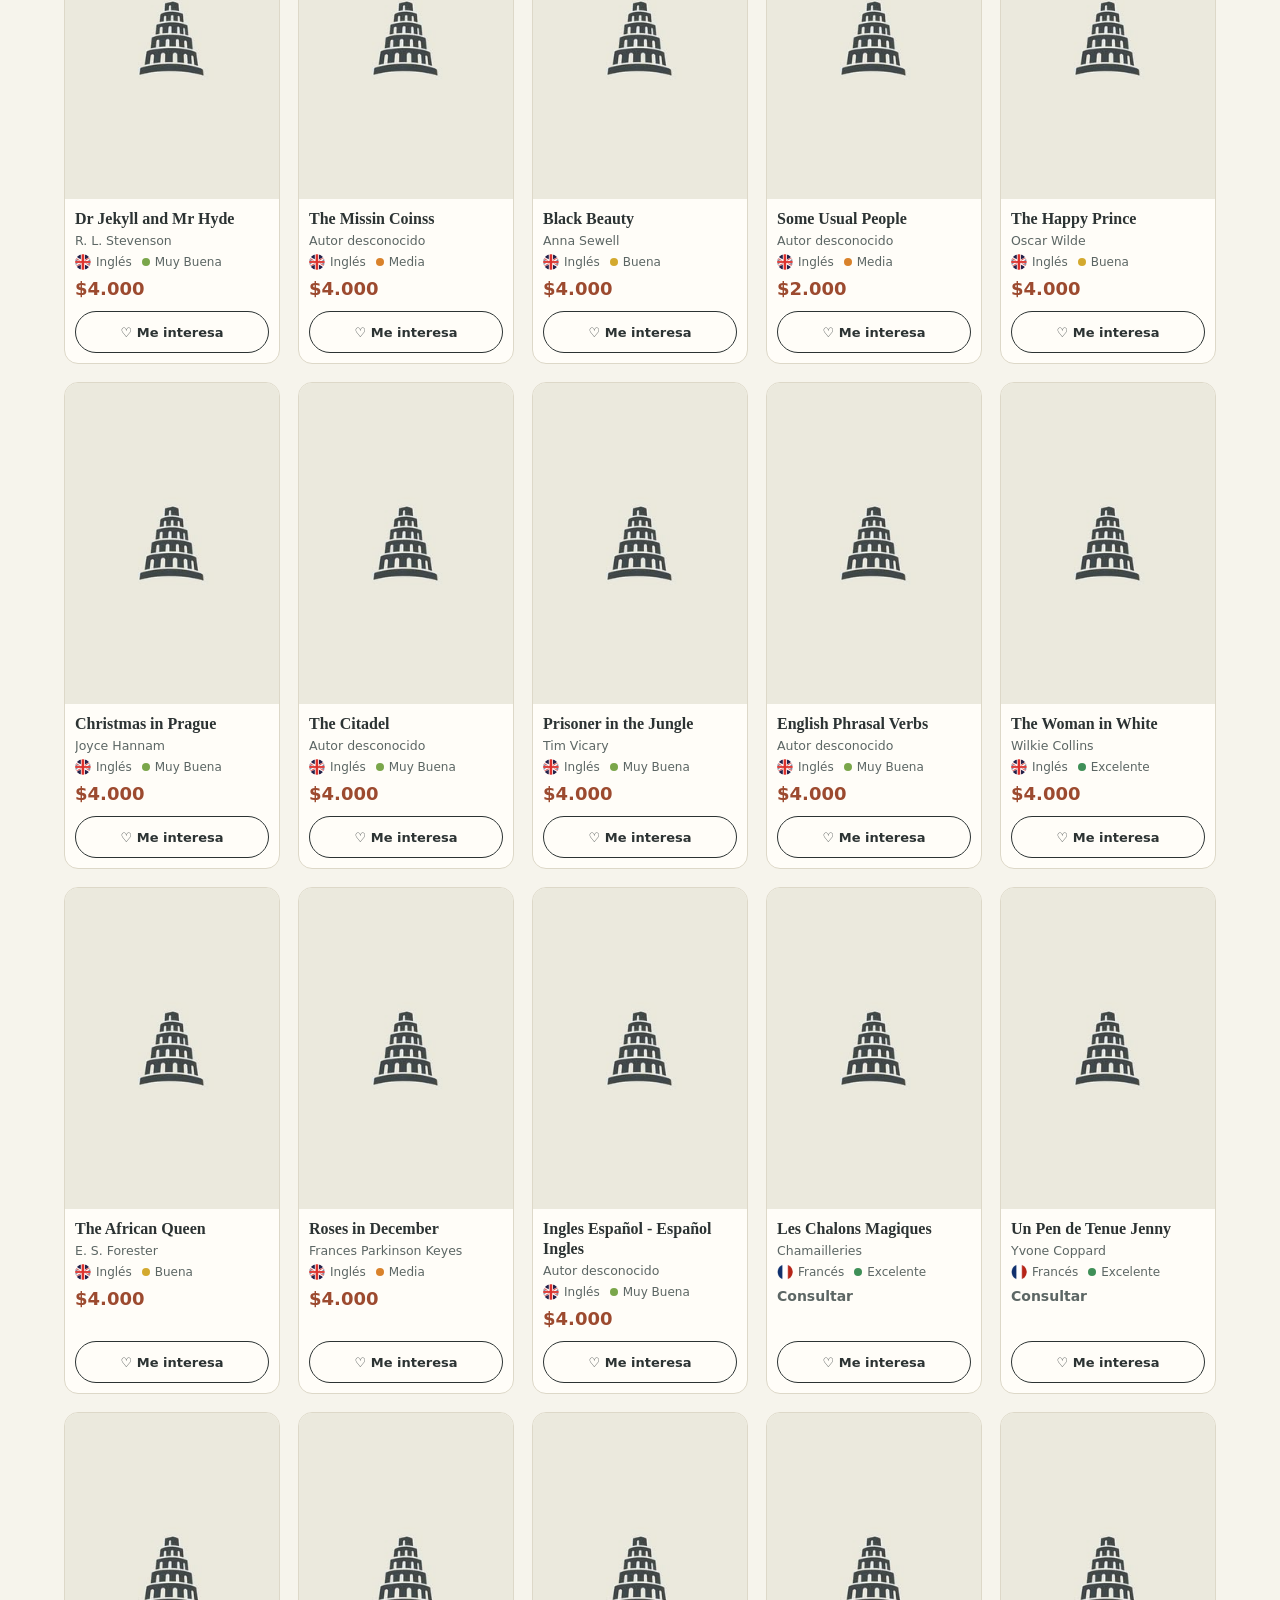
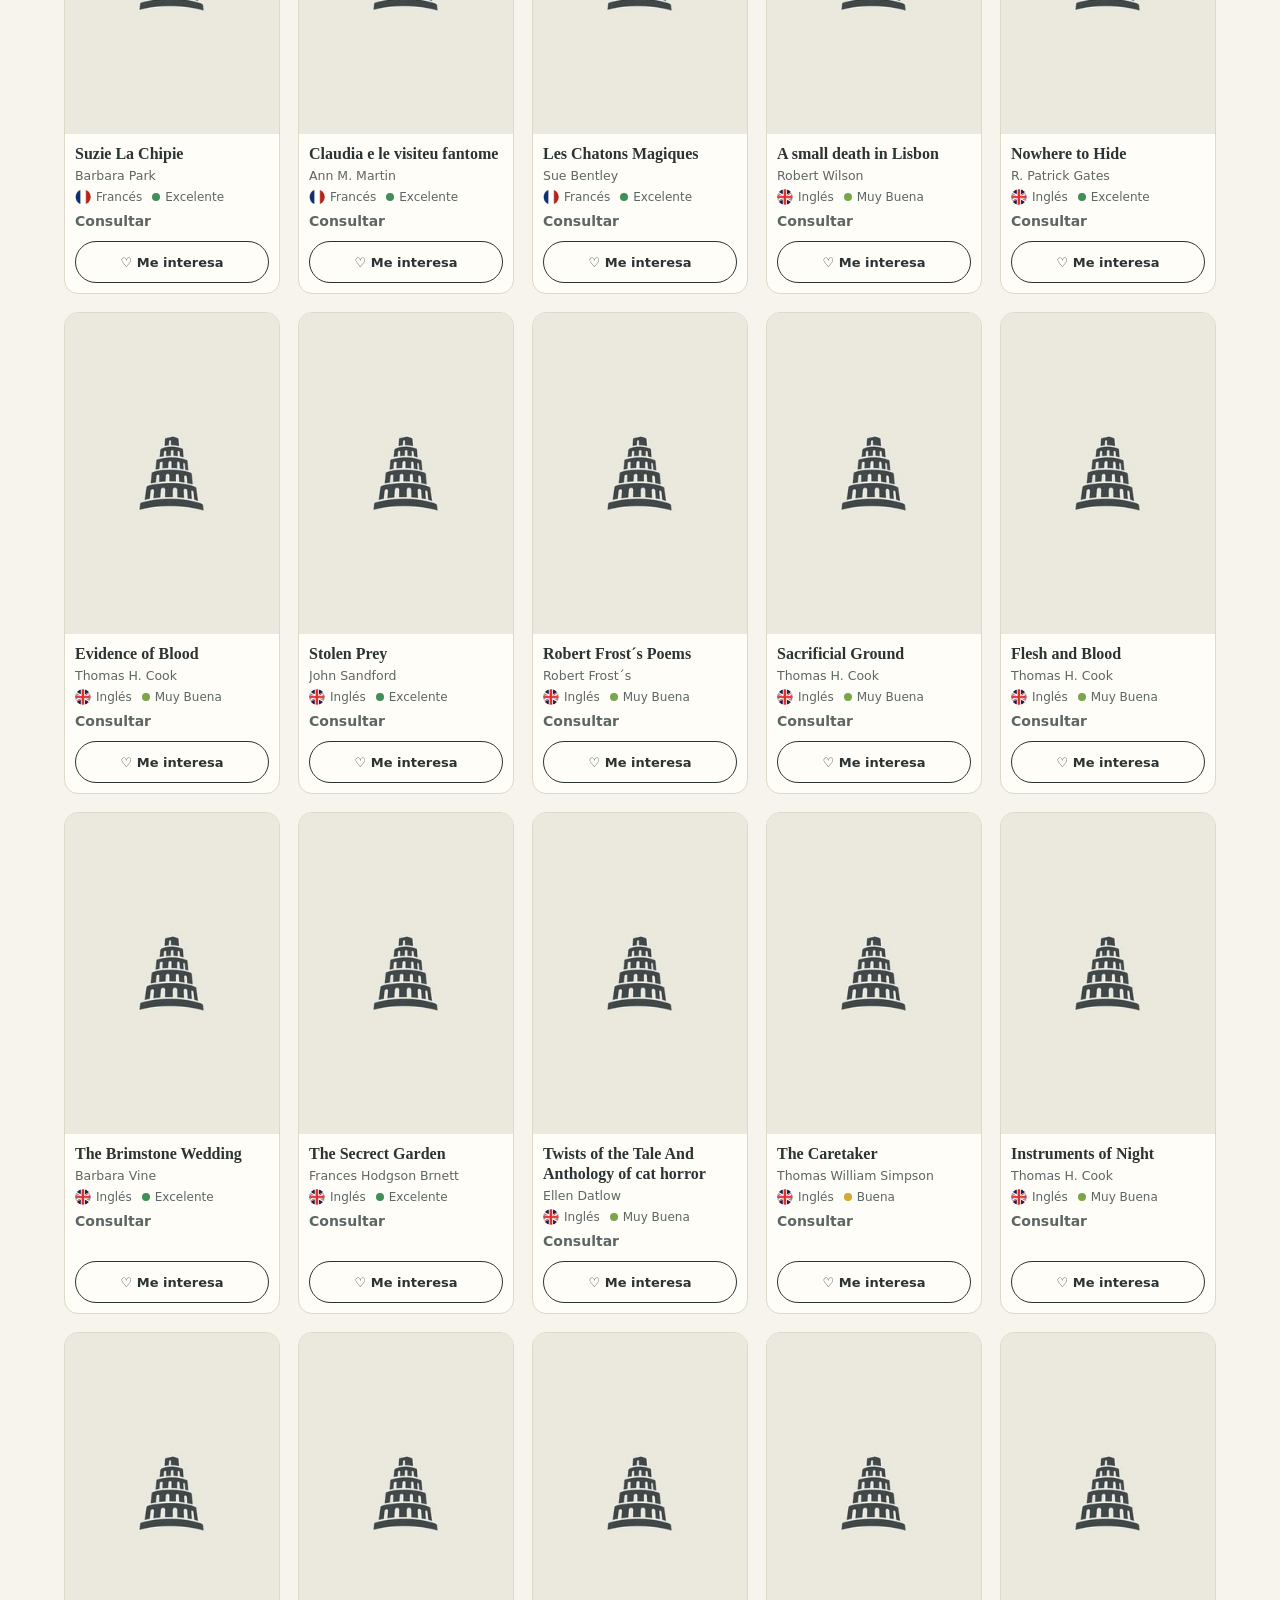
==== commit 671447b9: "Corazón de texto (♡/♥) en Me interesa: el emoji 🤍 no se veía en algunos dispositivos Co-Authored-By:" ====
--- a/index.html
+++ b/index.html
@@ -87,7 +87,7 @@
             </div>
 
             <div class="cart-body">
-                <p id="cartVacio" class="cart-vacio">Todavía no marcaste ningún libro. Tocá 🤍 <strong>Me interesa</strong> en los que quieras consultar.</p>
+                <p id="cartVacio" class="cart-vacio">Todavía no marcaste ningún libro. Tocá ♡ <strong>Me interesa</strong> en los que quieras consultar.</p>
                 <ul id="cartItems" class="cart-list"></ul>
                 <p id="cartResumen" class="cart-resumen" hidden></p>
             </div>
